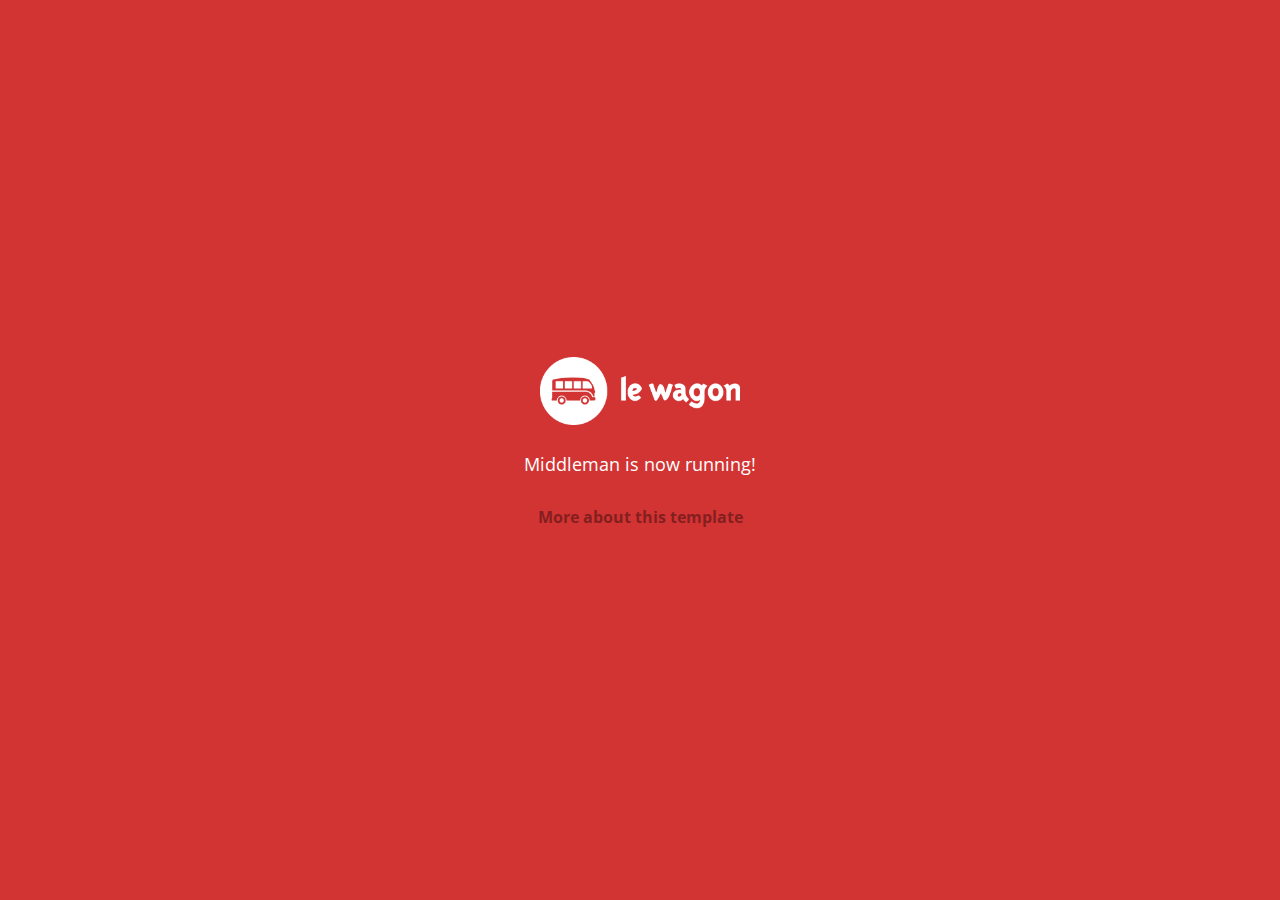
==== index.html @ 030294b6 "Automated commit at 2018-03-26 03:53:52 UTC by middleman-deploy 2.0.0-alpha" ====
<!doctype html>
<html>
  <head>
    <meta charset="utf-8">
    <meta http-equiv="x-ua-compatible" content="ie=edge">
    <meta name="viewport"
          content="width=device-width, initial-scale=1, shrink-to-fit=no">
    <!-- Use the title from a page's frontmatter if it has one -->
    <title>Le Wagon - Middleman</title>
    <link href="stylesheets/application-3c48b980.css" rel="stylesheet" />
    <script src="javascripts/application-93de88c9.js"></script>
    <link href="images/favicon-f15af148.png" rel="icon" type="image/png" />
  </head>
  <body>
    <div id="home">
  <div class="home-content">
    <img src="images/logo-acc9c0ec.png" width="200" alt="Logo" />
    <p>
      Middleman is now running!
    </p>
    <p class="about">
      <a href="about.html">More about this template</a>
    </p>
  </div>
</div>

  </body>
</html>
---- stylesheets/application-3c48b980.css ----
@import url("https://fonts.googleapis.com/css?family=Open+Sans:400,300,700|Raleway:400,100,300,700,500");/*!
 * Bootstrap v3.3.7 (http://getbootstrap.com)
 * Copyright 2011-2016 Twitter, Inc.
 * Licensed under MIT (https://github.com/twbs/bootstrap/blob/master/LICENSE)
 *//*! normalize.css v3.0.3 | MIT License | github.com/necolas/normalize.css */html{font-family:sans-serif;-ms-text-size-adjust:100%;-webkit-text-size-adjust:100%}body{margin:0}article,aside,details,figcaption,figure,footer,header,hgroup,main,menu,nav,section,summary{display:block}audio,canvas,progress,video{display:inline-block;vertical-align:baseline}audio:not([controls]){display:none;height:0}[hidden],template{display:none}a{background-color:transparent}a:active,a:hover{outline:0}abbr[title]{border-bottom:1px dotted}b,strong{font-weight:bold}dfn{font-style:italic}h1{font-size:2em;margin:0.67em 0}mark{background:#ff0;color:#000}small{font-size:80%}sub,sup{font-size:75%;line-height:0;position:relative;vertical-align:baseline}sup{top:-0.5em}sub{bottom:-0.25em}img{border:0}svg:not(:root){overflow:hidden}figure{margin:1em 40px}hr{-webkit-box-sizing:content-box;box-sizing:content-box;height:0}pre{overflow:auto}code,kbd,pre,samp{font-family:monospace, monospace;font-size:1em}button,input,optgroup,select,textarea{color:inherit;font:inherit;margin:0}button{overflow:visible}button,select{text-transform:none}button,html input[type="button"],input[type="reset"],input[type="submit"]{-webkit-appearance:button;cursor:pointer}button[disabled],html input[disabled]{cursor:default}button::-moz-focus-inner,input::-moz-focus-inner{border:0;padding:0}input{line-height:normal}input[type="checkbox"],input[type="radio"]{-webkit-box-sizing:border-box;box-sizing:border-box;padding:0}input[type="number"]::-webkit-inner-spin-button,input[type="number"]::-webkit-outer-spin-button{height:auto}input[type="search"]{-webkit-appearance:textfield;-webkit-box-sizing:content-box;box-sizing:content-box}input[type="search"]::-webkit-search-cancel-button,input[type="search"]::-webkit-search-decoration{-webkit-appearance:none}fieldset{border:1px solid #c0c0c0;margin:0 2px;padding:0.35em 0.625em 0.75em}legend{border:0;padding:0}textarea{overflow:auto}optgroup{font-weight:bold}table{border-collapse:collapse;border-spacing:0}td,th{padding:0}/*! Source: https://github.com/h5bp/html5-boilerplate/blob/master/src/css/main.css */@media print{*,*:before,*:after{background:transparent !important;color:#000 !important;-webkit-box-shadow:none !important;box-shadow:none !important;text-shadow:none !important}a,a:visited{text-decoration:underline}a[href]:after{content:" (" attr(href) ")"}abbr[title]:after{content:" (" attr(title) ")"}a[href^="#"]:after,a[href^="javascript:"]:after{content:""}pre,blockquote{border:1px solid #999;page-break-inside:avoid}thead{display:table-header-group}tr,img{page-break-inside:avoid}img{max-width:100% !important}p,h2,h3{orphans:3;widows:3}h2,h3{page-break-after:avoid}.navbar{display:none}.btn>.caret,.dropup>.btn>.caret{border-top-color:#000 !important}.label{border:1px solid #000}.table{border-collapse:collapse !important}.table td,.table th{background-color:#fff !important}.table-bordered th,.table-bordered td{border:1px solid #ddd !important}}@font-face{font-family:'Glyphicons Halflings';src:url("../assets/bootstrap/glyphicons-halflings-regular-86b6f62b.eot");src:url("../assets/bootstrap/glyphicons-halflings-regular-86b6f62b.eot?#iefix") format("embedded-opentype"),url("../assets/bootstrap/glyphicons-halflings-regular-ca35b697.woff2") format("woff2"),url("../assets/bootstrap/glyphicons-halflings-regular-278e49a8.woff") format("woff"),url("../assets/bootstrap/glyphicons-halflings-regular-44bc1850.ttf") format("truetype"),url("../assets/bootstrap/glyphicons-halflings-regular-de51a849.svg#glyphicons_halflingsregular") format("svg")}.glyphicon{position:relative;top:1px;display:inline-block;font-family:'Glyphicons Halflings';font-style:normal;font-weight:normal;line-height:1;-webkit-font-smoothing:antialiased;-moz-osx-font-smoothing:grayscale}.glyphicon-asterisk:before{content:"\002a"}.glyphicon-plus:before{content:"\002b"}.glyphicon-euro:before,.glyphicon-eur:before{content:"\20ac"}.glyphicon-minus:before{content:"\2212"}.glyphicon-cloud:before{content:"\2601"}.glyphicon-envelope:before{content:"\2709"}.glyphicon-pencil:before{content:"\270f"}.glyphicon-glass:before{content:"\e001"}.glyphicon-music:before{content:"\e002"}.glyphicon-search:before{content:"\e003"}.glyphicon-heart:before{content:"\e005"}.glyphicon-star:before{content:"\e006"}.glyphicon-star-empty:before{content:"\e007"}.glyphicon-user:before{content:"\e008"}.glyphicon-film:before{content:"\e009"}.glyphicon-th-large:before{content:"\e010"}.glyphicon-th:before{content:"\e011"}.glyphicon-th-list:before{content:"\e012"}.glyphicon-ok:before{content:"\e013"}.glyphicon-remove:before{content:"\e014"}.glyphicon-zoom-in:before{content:"\e015"}.glyphicon-zoom-out:before{content:"\e016"}.glyphicon-off:before{content:"\e017"}.glyphicon-signal:before{content:"\e018"}.glyphicon-cog:before{content:"\e019"}.glyphicon-trash:before{content:"\e020"}.glyphicon-home:before{content:"\e021"}.glyphicon-file:before{content:"\e022"}.glyphicon-time:before{content:"\e023"}.glyphicon-road:before{content:"\e024"}.glyphicon-download-alt:before{content:"\e025"}.glyphicon-download:before{content:"\e026"}.glyphicon-upload:before{content:"\e027"}.glyphicon-inbox:before{content:"\e028"}.glyphicon-play-circle:before{content:"\e029"}.glyphicon-repeat:before{content:"\e030"}.glyphicon-refresh:before{content:"\e031"}.glyphicon-list-alt:before{content:"\e032"}.glyphicon-lock:before{content:"\e033"}.glyphicon-flag:before{content:"\e034"}.glyphicon-headphones:before{content:"\e035"}.glyphicon-volume-off:before{content:"\e036"}.glyphicon-volume-down:before{content:"\e037"}.glyphicon-volume-up:before{content:"\e038"}.glyphicon-qrcode:before{content:"\e039"}.glyphicon-barcode:before{content:"\e040"}.glyphicon-tag:before{content:"\e041"}.glyphicon-tags:before{content:"\e042"}.glyphicon-book:before{content:"\e043"}.glyphicon-bookmark:before{content:"\e044"}.glyphicon-print:before{content:"\e045"}.glyphicon-camera:before{content:"\e046"}.glyphicon-font:before{content:"\e047"}.glyphicon-bold:before{content:"\e048"}.glyphicon-italic:before{content:"\e049"}.glyphicon-text-height:before{content:"\e050"}.glyphicon-text-width:before{content:"\e051"}.glyphicon-align-left:before{content:"\e052"}.glyphicon-align-center:before{content:"\e053"}.glyphicon-align-right:before{content:"\e054"}.glyphicon-align-justify:before{content:"\e055"}.glyphicon-list:before{content:"\e056"}.glyphicon-indent-left:before{content:"\e057"}.glyphicon-indent-right:before{content:"\e058"}.glyphicon-facetime-video:before{content:"\e059"}.glyphicon-picture:before{content:"\e060"}.glyphicon-map-marker:before{content:"\e062"}.glyphicon-adjust:before{content:"\e063"}.glyphicon-tint:before{content:"\e064"}.glyphicon-edit:before{content:"\e065"}.glyphicon-share:before{content:"\e066"}.glyphicon-check:before{content:"\e067"}.glyphicon-move:before{content:"\e068"}.glyphicon-step-backward:before{content:"\e069"}.glyphicon-fast-backward:before{content:"\e070"}.glyphicon-backward:before{content:"\e071"}.glyphicon-play:before{content:"\e072"}.glyphicon-pause:before{content:"\e073"}.glyphicon-stop:before{content:"\e074"}.glyphicon-forward:before{content:"\e075"}.glyphicon-fast-forward:before{content:"\e076"}.glyphicon-step-forward:before{content:"\e077"}.glyphicon-eject:before{content:"\e078"}.glyphicon-chevron-left:before{content:"\e079"}.glyphicon-chevron-right:before{content:"\e080"}.glyphicon-plus-sign:before{content:"\e081"}.glyphicon-minus-sign:before{content:"\e082"}.glyphicon-remove-sign:before{content:"\e083"}.glyphicon-ok-sign:before{content:"\e084"}.glyphicon-question-sign:before{content:"\e085"}.glyphicon-info-sign:before{content:"\e086"}.glyphicon-screenshot:before{content:"\e087"}.glyphicon-remove-circle:before{content:"\e088"}.glyphicon-ok-circle:before{content:"\e089"}.glyphicon-ban-circle:before{content:"\e090"}.glyphicon-arrow-left:before{content:"\e091"}.glyphicon-arrow-right:before{content:"\e092"}.glyphicon-arrow-up:before{content:"\e093"}.glyphicon-arrow-down:before{content:"\e094"}.glyphicon-share-alt:before{content:"\e095"}.glyphicon-resize-full:before{content:"\e096"}.glyphicon-resize-small:before{content:"\e097"}.glyphicon-exclamation-sign:before{content:"\e101"}.glyphicon-gift:before{content:"\e102"}.glyphicon-leaf:before{content:"\e103"}.glyphicon-fire:before{content:"\e104"}.glyphicon-eye-open:before{content:"\e105"}.glyphicon-eye-close:before{content:"\e106"}.glyphicon-warning-sign:before{content:"\e107"}.glyphicon-plane:before{content:"\e108"}.glyphicon-calendar:before{content:"\e109"}.glyphicon-random:before{content:"\e110"}.glyphicon-comment:before{content:"\e111"}.glyphicon-magnet:before{content:"\e112"}.glyphicon-chevron-up:before{content:"\e113"}.glyphicon-chevron-down:before{content:"\e114"}.glyphicon-retweet:before{content:"\e115"}.glyphicon-shopping-cart:before{content:"\e116"}.glyphicon-folder-close:before{content:"\e117"}.glyphicon-folder-open:before{content:"\e118"}.glyphicon-resize-vertical:before{content:"\e119"}.glyphicon-resize-horizontal:before{content:"\e120"}.glyphicon-hdd:before{content:"\e121"}.glyphicon-bullhorn:before{content:"\e122"}.glyphicon-bell:before{content:"\e123"}.glyphicon-certificate:before{content:"\e124"}.glyphicon-thumbs-up:before{content:"\e125"}.glyphicon-thumbs-down:before{content:"\e126"}.glyphicon-hand-right:before{content:"\e127"}.glyphicon-hand-left:before{content:"\e128"}.glyphicon-hand-up:before{content:"\e129"}.glyphicon-hand-down:before{content:"\e130"}.glyphicon-circle-arrow-right:before{content:"\e131"}.glyphicon-circle-arrow-left:before{content:"\e132"}.glyphicon-circle-arrow-up:before{content:"\e133"}.glyphicon-circle-arrow-down:before{content:"\e134"}.glyphicon-globe:before{content:"\e135"}.glyphicon-wrench:before{content:"\e136"}.glyphicon-tasks:before{content:"\e137"}.glyphicon-filter:before{content:"\e138"}.glyphicon-briefcase:before{content:"\e139"}.glyphicon-fullscreen:before{content:"\e140"}.glyphicon-dashboard:before{content:"\e141"}.glyphicon-paperclip:before{content:"\e142"}.glyphicon-heart-empty:before{content:"\e143"}.glyphicon-link:before{content:"\e144"}.glyphicon-phone:before{content:"\e145"}.glyphicon-pushpin:before{content:"\e146"}.glyphicon-usd:before{content:"\e148"}.glyphicon-gbp:before{content:"\e149"}.glyphicon-sort:before{content:"\e150"}.glyphicon-sort-by-alphabet:before{content:"\e151"}.glyphicon-sort-by-alphabet-alt:before{content:"\e152"}.glyphicon-sort-by-order:before{content:"\e153"}.glyphicon-sort-by-order-alt:before{content:"\e154"}.glyphicon-sort-by-attributes:before{content:"\e155"}.glyphicon-sort-by-attributes-alt:before{content:"\e156"}.glyphicon-unchecked:before{content:"\e157"}.glyphicon-expand:before{content:"\e158"}.glyphicon-collapse-down:before{content:"\e159"}.glyphicon-collapse-up:before{content:"\e160"}.glyphicon-log-in:before{content:"\e161"}.glyphicon-flash:before{content:"\e162"}.glyphicon-log-out:before{content:"\e163"}.glyphicon-new-window:before{content:"\e164"}.glyphicon-record:before{content:"\e165"}.glyphicon-save:before{content:"\e166"}.glyphicon-open:before{content:"\e167"}.glyphicon-saved:before{content:"\e168"}.glyphicon-import:before{content:"\e169"}.glyphicon-export:before{content:"\e170"}.glyphicon-send:before{content:"\e171"}.glyphicon-floppy-disk:before{content:"\e172"}.glyphicon-floppy-saved:before{content:"\e173"}.glyphicon-floppy-remove:before{content:"\e174"}.glyphicon-floppy-save:before{content:"\e175"}.glyphicon-floppy-open:before{content:"\e176"}.glyphicon-credit-card:before{content:"\e177"}.glyphicon-transfer:before{content:"\e178"}.glyphicon-cutlery:before{content:"\e179"}.glyphicon-header:before{content:"\e180"}.glyphicon-compressed:before{content:"\e181"}.glyphicon-earphone:before{content:"\e182"}.glyphicon-phone-alt:before{content:"\e183"}.glyphicon-tower:before{content:"\e184"}.glyphicon-stats:before{content:"\e185"}.glyphicon-sd-video:before{content:"\e186"}.glyphicon-hd-video:before{content:"\e187"}.glyphicon-subtitles:before{content:"\e188"}.glyphicon-sound-stereo:before{content:"\e189"}.glyphicon-sound-dolby:before{content:"\e190"}.glyphicon-sound-5-1:before{content:"\e191"}.glyphicon-sound-6-1:before{content:"\e192"}.glyphicon-sound-7-1:before{content:"\e193"}.glyphicon-copyright-mark:before{content:"\e194"}.glyphicon-registration-mark:before{content:"\e195"}.glyphicon-cloud-download:before{content:"\e197"}.glyphicon-cloud-upload:before{content:"\e198"}.glyphicon-tree-conifer:before{content:"\e199"}.glyphicon-tree-deciduous:before{content:"\e200"}.glyphicon-cd:before{content:"\e201"}.glyphicon-save-file:before{content:"\e202"}.glyphicon-open-file:before{content:"\e203"}.glyphicon-level-up:before{content:"\e204"}.glyphicon-copy:before{content:"\e205"}.glyphicon-paste:before{content:"\e206"}.glyphicon-alert:before{content:"\e209"}.glyphicon-equalizer:before{content:"\e210"}.glyphicon-king:before{content:"\e211"}.glyphicon-queen:before{content:"\e212"}.glyphicon-pawn:before{content:"\e213"}.glyphicon-bishop:before{content:"\e214"}.glyphicon-knight:before{content:"\e215"}.glyphicon-baby-formula:before{content:"\e216"}.glyphicon-tent:before{content:"\26fa"}.glyphicon-blackboard:before{content:"\e218"}.glyphicon-bed:before{content:"\e219"}.glyphicon-apple:before{content:"\f8ff"}.glyphicon-erase:before{content:"\e221"}.glyphicon-hourglass:before{content:"\231b"}.glyphicon-lamp:before{content:"\e223"}.glyphicon-duplicate:before{content:"\e224"}.glyphicon-piggy-bank:before{content:"\e225"}.glyphicon-scissors:before{content:"\e226"}.glyphicon-bitcoin:before{content:"\e227"}.glyphicon-btc:before{content:"\e227"}.glyphicon-xbt:before{content:"\e227"}.glyphicon-yen:before{content:"\00a5"}.glyphicon-jpy:before{content:"\00a5"}.glyphicon-ruble:before{content:"\20bd"}.glyphicon-rub:before{content:"\20bd"}.glyphicon-scale:before{content:"\e230"}.glyphicon-ice-lolly:before{content:"\e231"}.glyphicon-ice-lolly-tasted:before{content:"\e232"}.glyphicon-education:before{content:"\e233"}.glyphicon-option-horizontal:before{content:"\e234"}.glyphicon-option-vertical:before{content:"\e235"}.glyphicon-menu-hamburger:before{content:"\e236"}.glyphicon-modal-window:before{content:"\e237"}.glyphicon-oil:before{content:"\e238"}.glyphicon-grain:before{content:"\e239"}.glyphicon-sunglasses:before{content:"\e240"}.glyphicon-text-size:before{content:"\e241"}.glyphicon-text-color:before{content:"\e242"}.glyphicon-text-background:before{content:"\e243"}.glyphicon-object-align-top:before{content:"\e244"}.glyphicon-object-align-bottom:before{content:"\e245"}.glyphicon-object-align-horizontal:before{content:"\e246"}.glyphicon-object-align-left:before{content:"\e247"}.glyphicon-object-align-vertical:before{content:"\e248"}.glyphicon-object-align-right:before{content:"\e249"}.glyphicon-triangle-right:before{content:"\e250"}.glyphicon-triangle-left:before{content:"\e251"}.glyphicon-triangle-bottom:before{content:"\e252"}.glyphicon-triangle-top:before{content:"\e253"}.glyphicon-console:before{content:"\e254"}.glyphicon-superscript:before{content:"\e255"}.glyphicon-subscript:before{content:"\e256"}.glyphicon-menu-left:before{content:"\e257"}.glyphicon-menu-right:before{content:"\e258"}.glyphicon-menu-down:before{content:"\e259"}.glyphicon-menu-up:before{content:"\e260"}*{-webkit-box-sizing:border-box;box-sizing:border-box}*:before,*:after{-webkit-box-sizing:border-box;box-sizing:border-box}html{font-size:10px;-webkit-tap-highlight-color:transparent}body{font-family:"Open Sans", "Helvetica", "sans-serif";font-size:18px;line-height:1.42857143;color:#333333;background-color:#F4F4F4}input,button,select,textarea{font-family:inherit;font-size:inherit;line-height:inherit}a{color:#469AE0;text-decoration:none}a:hover,a:focus{color:#1f74ba;text-decoration:underline}a:focus{outline:5px auto -webkit-focus-ring-color;outline-offset:-2px}figure{margin:0}img{vertical-align:middle}.img-responsive{display:block;max-width:100%;height:auto}.img-rounded{border-radius:2px}.img-thumbnail{padding:4px;line-height:1.42857143;background-color:#F4F4F4;border:1px solid #ddd;border-radius:2px;-webkit-transition:all 0.2s ease-in-out;transition:all 0.2s ease-in-out;display:inline-block;max-width:100%;height:auto}.img-circle{border-radius:50%}hr{margin-top:25px;margin-bottom:25px;border:0;border-top:1px solid #eeeeee}.sr-only{position:absolute;width:1px;height:1px;margin:-1px;padding:0;overflow:hidden;clip:rect(0, 0, 0, 0);border:0}.sr-only-focusable:active,.sr-only-focusable:focus{position:static;width:auto;height:auto;margin:0;overflow:visible;clip:auto}[role="button"]{cursor:pointer}h1,h2,h3,h4,h5,h6,.h1,.h2,.h3,.h4,.h5,.h6{font-family:"Raleway", "Helvetica", "sans-serif";font-weight:500;line-height:1.1;color:inherit}h1 small,h1 .small,h2 small,h2 .small,h3 small,h3 .small,h4 small,h4 .small,h5 small,h5 .small,h6 small,h6 .small,.h1 small,.h1 .small,.h2 small,.h2 .small,.h3 small,.h3 .small,.h4 small,.h4 .small,.h5 small,.h5 .small,.h6 small,.h6 .small{font-weight:normal;line-height:1;color:#777777}h1,.h1,h2,.h2,h3,.h3{margin-top:25px;margin-bottom:12.5px}h1 small,h1 .small,.h1 small,.h1 .small,h2 small,h2 .small,.h2 small,.h2 .small,h3 small,h3 .small,.h3 small,.h3 .small{font-size:65%}h4,.h4,h5,.h5,h6,.h6{margin-top:12.5px;margin-bottom:12.5px}h4 small,h4 .small,.h4 small,.h4 .small,h5 small,h5 .small,.h5 small,.h5 .small,h6 small,h6 .small,.h6 small,.h6 .small{font-size:75%}h1,.h1{font-size:46px}h2,.h2{font-size:38px}h3,.h3{font-size:31px}h4,.h4{font-size:23px}h5,.h5{font-size:18px}h6,.h6{font-size:16px}p{margin:0 0 12.5px}.lead{margin-bottom:25px;font-size:20px;font-weight:300;line-height:1.4}@media (min-width: 768px){.lead{font-size:27px}}small,.small{font-size:88%}mark,.mark{background-color:#fcf8e3;padding:.2em}.text-left{text-align:left}.text-right{text-align:right}.text-center{text-align:center}.text-justify{text-align:justify}.text-nowrap{white-space:nowrap}.text-lowercase{text-transform:lowercase}.text-uppercase,.initialism{text-transform:uppercase}.text-capitalize{text-transform:capitalize}.text-muted{color:#777777}.text-primary{color:#469AE0}a.text-primary:hover,a.text-primary:focus{color:#2381d0}.text-success{color:#3c763d}a.text-success:hover,a.text-success:focus{color:#2b542c}.text-info{color:#31708f}a.text-info:hover,a.text-info:focus{color:#245269}.text-warning{color:#8a6d3b}a.text-warning:hover,a.text-warning:focus{color:#66512c}.text-danger{color:#a94442}a.text-danger:hover,a.text-danger:focus{color:#843534}.bg-primary{color:#fff}.bg-primary{background-color:#469AE0}a.bg-primary:hover,a.bg-primary:focus{background-color:#2381d0}.bg-success{background-color:#dff0d8}a.bg-success:hover,a.bg-success:focus{background-color:#c1e2b3}.bg-info{background-color:#d9edf7}a.bg-info:hover,a.bg-info:focus{background-color:#afd9ee}.bg-warning{background-color:#fcf8e3}a.bg-warning:hover,a.bg-warning:focus{background-color:#f7ecb5}.bg-danger{background-color:#f2dede}a.bg-danger:hover,a.bg-danger:focus{background-color:#e4b9b9}.page-header{padding-bottom:11.5px;margin:50px 0 25px;border-bottom:1px solid #eeeeee}ul,ol{margin-top:0;margin-bottom:12.5px}ul ul,ul ol,ol ul,ol ol{margin-bottom:0}.list-unstyled{padding-left:0;list-style:none}.list-inline{padding-left:0;list-style:none;margin-left:-5px}.list-inline>li{display:inline-block;padding-left:5px;padding-right:5px}dl{margin-top:0;margin-bottom:25px}dt,dd{line-height:1.42857143}dt{font-weight:bold}dd{margin-left:0}.dl-horizontal dd:before,.dl-horizontal dd:after{content:" ";display:table}.dl-horizontal dd:after{clear:both}@media (min-width: 768px){.dl-horizontal dt{float:left;width:160px;clear:left;text-align:right;overflow:hidden;text-overflow:ellipsis;white-space:nowrap}.dl-horizontal dd{margin-left:180px}}abbr[title],abbr[data-original-title]{cursor:help;border-bottom:1px dotted #777777}.initialism{font-size:90%}blockquote{padding:12.5px 25px;margin:0 0 25px;font-size:22.5px;border-left:5px solid #eeeeee}blockquote p:last-child,blockquote ul:last-child,blockquote ol:last-child{margin-bottom:0}blockquote footer,blockquote small,blockquote .small{display:block;font-size:80%;line-height:1.42857143;color:#777777}blockquote footer:before,blockquote small:before,blockquote .small:before{content:'\2014 \00A0'}.blockquote-reverse,blockquote.pull-right{padding-right:15px;padding-left:0;border-right:5px solid #eeeeee;border-left:0;text-align:right}.blockquote-reverse footer:before,.blockquote-reverse small:before,.blockquote-reverse .small:before,blockquote.pull-right footer:before,blockquote.pull-right small:before,blockquote.pull-right .small:before{content:''}.blockquote-reverse footer:after,.blockquote-reverse small:after,.blockquote-reverse .small:after,blockquote.pull-right footer:after,blockquote.pull-right small:after,blockquote.pull-right .small:after{content:'\00A0 \2014'}address{margin-bottom:25px;font-style:normal;line-height:1.42857143}code,kbd,pre,samp{font-family:Menlo, Monaco, Consolas, "Courier New", monospace}code{padding:2px 4px;font-size:90%;color:#c7254e;background-color:#f9f2f4;border-radius:2px}kbd{padding:2px 4px;font-size:90%;color:#fff;background-color:#333;border-radius:2px;-webkit-box-shadow:inset 0 -1px 0 rgba(0,0,0,0.25);box-shadow:inset 0 -1px 0 rgba(0,0,0,0.25)}kbd kbd{padding:0;font-size:100%;font-weight:bold;-webkit-box-shadow:none;box-shadow:none}pre{display:block;padding:12px;margin:0 0 12.5px;font-size:17px;line-height:1.42857143;word-break:break-all;word-wrap:break-word;color:#333333;background-color:#f5f5f5;border:1px solid #ccc;border-radius:2px}pre code{padding:0;font-size:inherit;color:inherit;white-space:pre-wrap;background-color:transparent;border-radius:0}.pre-scrollable{max-height:340px;overflow-y:scroll}.container{margin-right:auto;margin-left:auto;padding-left:15px;padding-right:15px}.container:before,.container:after{content:" ";display:table}.container:after{clear:both}@media (min-width: 768px){.container{width:750px}}@media (min-width: 992px){.container{width:970px}}@media (min-width: 1200px){.container{width:1170px}}.container-fluid{margin-right:auto;margin-left:auto;padding-left:15px;padding-right:15px}.container-fluid:before,.container-fluid:after{content:" ";display:table}.container-fluid:after{clear:both}.row{margin-left:-15px;margin-right:-15px}.row:before,.row:after{content:" ";display:table}.row:after{clear:both}.col-xs-1,.col-sm-1,.col-md-1,.col-lg-1,.col-xs-2,.col-sm-2,.col-md-2,.col-lg-2,.col-xs-3,.col-sm-3,.col-md-3,.col-lg-3,.col-xs-4,.col-sm-4,.col-md-4,.col-lg-4,.col-xs-5,.col-sm-5,.col-md-5,.col-lg-5,.col-xs-6,.col-sm-6,.col-md-6,.col-lg-6,.col-xs-7,.col-sm-7,.col-md-7,.col-lg-7,.col-xs-8,.col-sm-8,.col-md-8,.col-lg-8,.col-xs-9,.col-sm-9,.col-md-9,.col-lg-9,.col-xs-10,.col-sm-10,.col-md-10,.col-lg-10,.col-xs-11,.col-sm-11,.col-md-11,.col-lg-11,.col-xs-12,.col-sm-12,.col-md-12,.col-lg-12{position:relative;min-height:1px;padding-left:15px;padding-right:15px}.col-xs-1,.col-xs-2,.col-xs-3,.col-xs-4,.col-xs-5,.col-xs-6,.col-xs-7,.col-xs-8,.col-xs-9,.col-xs-10,.col-xs-11,.col-xs-12{float:left}.col-xs-1{width:8.33333333%}.col-xs-2{width:16.66666667%}.col-xs-3{width:25%}.col-xs-4{width:33.33333333%}.col-xs-5{width:41.66666667%}.col-xs-6{width:50%}.col-xs-7{width:58.33333333%}.col-xs-8{width:66.66666667%}.col-xs-9{width:75%}.col-xs-10{width:83.33333333%}.col-xs-11{width:91.66666667%}.col-xs-12{width:100%}.col-xs-pull-0{right:auto}.col-xs-pull-1{right:8.33333333%}.col-xs-pull-2{right:16.66666667%}.col-xs-pull-3{right:25%}.col-xs-pull-4{right:33.33333333%}.col-xs-pull-5{right:41.66666667%}.col-xs-pull-6{right:50%}.col-xs-pull-7{right:58.33333333%}.col-xs-pull-8{right:66.66666667%}.col-xs-pull-9{right:75%}.col-xs-pull-10{right:83.33333333%}.col-xs-pull-11{right:91.66666667%}.col-xs-pull-12{right:100%}.col-xs-push-0{left:auto}.col-xs-push-1{left:8.33333333%}.col-xs-push-2{left:16.66666667%}.col-xs-push-3{left:25%}.col-xs-push-4{left:33.33333333%}.col-xs-push-5{left:41.66666667%}.col-xs-push-6{left:50%}.col-xs-push-7{left:58.33333333%}.col-xs-push-8{left:66.66666667%}.col-xs-push-9{left:75%}.col-xs-push-10{left:83.33333333%}.col-xs-push-11{left:91.66666667%}.col-xs-push-12{left:100%}.col-xs-offset-0{margin-left:0%}.col-xs-offset-1{margin-left:8.33333333%}.col-xs-offset-2{margin-left:16.66666667%}.col-xs-offset-3{margin-left:25%}.col-xs-offset-4{margin-left:33.33333333%}.col-xs-offset-5{margin-left:41.66666667%}.col-xs-offset-6{margin-left:50%}.col-xs-offset-7{margin-left:58.33333333%}.col-xs-offset-8{margin-left:66.66666667%}.col-xs-offset-9{margin-left:75%}.col-xs-offset-10{margin-left:83.33333333%}.col-xs-offset-11{margin-left:91.66666667%}.col-xs-offset-12{margin-left:100%}@media (min-width: 768px){.col-sm-1,.col-sm-2,.col-sm-3,.col-sm-4,.col-sm-5,.col-sm-6,.col-sm-7,.col-sm-8,.col-sm-9,.col-sm-10,.col-sm-11,.col-sm-12{float:left}.col-sm-1{width:8.33333333%}.col-sm-2{width:16.66666667%}.col-sm-3{width:25%}.col-sm-4{width:33.33333333%}.col-sm-5{width:41.66666667%}.col-sm-6{width:50%}.col-sm-7{width:58.33333333%}.col-sm-8{width:66.66666667%}.col-sm-9{width:75%}.col-sm-10{width:83.33333333%}.col-sm-11{width:91.66666667%}.col-sm-12{width:100%}.col-sm-pull-0{right:auto}.col-sm-pull-1{right:8.33333333%}.col-sm-pull-2{right:16.66666667%}.col-sm-pull-3{right:25%}.col-sm-pull-4{right:33.33333333%}.col-sm-pull-5{right:41.66666667%}.col-sm-pull-6{right:50%}.col-sm-pull-7{right:58.33333333%}.col-sm-pull-8{right:66.66666667%}.col-sm-pull-9{right:75%}.col-sm-pull-10{right:83.33333333%}.col-sm-pull-11{right:91.66666667%}.col-sm-pull-12{right:100%}.col-sm-push-0{left:auto}.col-sm-push-1{left:8.33333333%}.col-sm-push-2{left:16.66666667%}.col-sm-push-3{left:25%}.col-sm-push-4{left:33.33333333%}.col-sm-push-5{left:41.66666667%}.col-sm-push-6{left:50%}.col-sm-push-7{left:58.33333333%}.col-sm-push-8{left:66.66666667%}.col-sm-push-9{left:75%}.col-sm-push-10{left:83.33333333%}.col-sm-push-11{left:91.66666667%}.col-sm-push-12{left:100%}.col-sm-offset-0{margin-left:0%}.col-sm-offset-1{margin-left:8.33333333%}.col-sm-offset-2{margin-left:16.66666667%}.col-sm-offset-3{margin-left:25%}.col-sm-offset-4{margin-left:33.33333333%}.col-sm-offset-5{margin-left:41.66666667%}.col-sm-offset-6{margin-left:50%}.col-sm-offset-7{margin-left:58.33333333%}.col-sm-offset-8{margin-left:66.66666667%}.col-sm-offset-9{margin-left:75%}.col-sm-offset-10{margin-left:83.33333333%}.col-sm-offset-11{margin-left:91.66666667%}.col-sm-offset-12{margin-left:100%}}@media (min-width: 992px){.col-md-1,.col-md-2,.col-md-3,.col-md-4,.col-md-5,.col-md-6,.col-md-7,.col-md-8,.col-md-9,.col-md-10,.col-md-11,.col-md-12{float:left}.col-md-1{width:8.33333333%}.col-md-2{width:16.66666667%}.col-md-3{width:25%}.col-md-4{width:33.33333333%}.col-md-5{width:41.66666667%}.col-md-6{width:50%}.col-md-7{width:58.33333333%}.col-md-8{width:66.66666667%}.col-md-9{width:75%}.col-md-10{width:83.33333333%}.col-md-11{width:91.66666667%}.col-md-12{width:100%}.col-md-pull-0{right:auto}.col-md-pull-1{right:8.33333333%}.col-md-pull-2{right:16.66666667%}.col-md-pull-3{right:25%}.col-md-pull-4{right:33.33333333%}.col-md-pull-5{right:41.66666667%}.col-md-pull-6{right:50%}.col-md-pull-7{right:58.33333333%}.col-md-pull-8{right:66.66666667%}.col-md-pull-9{right:75%}.col-md-pull-10{right:83.33333333%}.col-md-pull-11{right:91.66666667%}.col-md-pull-12{right:100%}.col-md-push-0{left:auto}.col-md-push-1{left:8.33333333%}.col-md-push-2{left:16.66666667%}.col-md-push-3{left:25%}.col-md-push-4{left:33.33333333%}.col-md-push-5{left:41.66666667%}.col-md-push-6{left:50%}.col-md-push-7{left:58.33333333%}.col-md-push-8{left:66.66666667%}.col-md-push-9{left:75%}.col-md-push-10{left:83.33333333%}.col-md-push-11{left:91.66666667%}.col-md-push-12{left:100%}.col-md-offset-0{margin-left:0%}.col-md-offset-1{margin-left:8.33333333%}.col-md-offset-2{margin-left:16.66666667%}.col-md-offset-3{margin-left:25%}.col-md-offset-4{margin-left:33.33333333%}.col-md-offset-5{margin-left:41.66666667%}.col-md-offset-6{margin-left:50%}.col-md-offset-7{margin-left:58.33333333%}.col-md-offset-8{margin-left:66.66666667%}.col-md-offset-9{margin-left:75%}.col-md-offset-10{margin-left:83.33333333%}.col-md-offset-11{margin-left:91.66666667%}.col-md-offset-12{margin-left:100%}}@media (min-width: 1200px){.col-lg-1,.col-lg-2,.col-lg-3,.col-lg-4,.col-lg-5,.col-lg-6,.col-lg-7,.col-lg-8,.col-lg-9,.col-lg-10,.col-lg-11,.col-lg-12{float:left}.col-lg-1{width:8.33333333%}.col-lg-2{width:16.66666667%}.col-lg-3{width:25%}.col-lg-4{width:33.33333333%}.col-lg-5{width:41.66666667%}.col-lg-6{width:50%}.col-lg-7{width:58.33333333%}.col-lg-8{width:66.66666667%}.col-lg-9{width:75%}.col-lg-10{width:83.33333333%}.col-lg-11{width:91.66666667%}.col-lg-12{width:100%}.col-lg-pull-0{right:auto}.col-lg-pull-1{right:8.33333333%}.col-lg-pull-2{right:16.66666667%}.col-lg-pull-3{right:25%}.col-lg-pull-4{right:33.33333333%}.col-lg-pull-5{right:41.66666667%}.col-lg-pull-6{right:50%}.col-lg-pull-7{right:58.33333333%}.col-lg-pull-8{right:66.66666667%}.col-lg-pull-9{right:75%}.col-lg-pull-10{right:83.33333333%}.col-lg-pull-11{right:91.66666667%}.col-lg-pull-12{right:100%}.col-lg-push-0{left:auto}.col-lg-push-1{left:8.33333333%}.col-lg-push-2{left:16.66666667%}.col-lg-push-3{left:25%}.col-lg-push-4{left:33.33333333%}.col-lg-push-5{left:41.66666667%}.col-lg-push-6{left:50%}.col-lg-push-7{left:58.33333333%}.col-lg-push-8{left:66.66666667%}.col-lg-push-9{left:75%}.col-lg-push-10{left:83.33333333%}.col-lg-push-11{left:91.66666667%}.col-lg-push-12{left:100%}.col-lg-offset-0{margin-left:0%}.col-lg-offset-1{margin-left:8.33333333%}.col-lg-offset-2{margin-left:16.66666667%}.col-lg-offset-3{margin-left:25%}.col-lg-offset-4{margin-left:33.33333333%}.col-lg-offset-5{margin-left:41.66666667%}.col-lg-offset-6{margin-left:50%}.col-lg-offset-7{margin-left:58.33333333%}.col-lg-offset-8{margin-left:66.66666667%}.col-lg-offset-9{margin-left:75%}.col-lg-offset-10{margin-left:83.33333333%}.col-lg-offset-11{margin-left:91.66666667%}.col-lg-offset-12{margin-left:100%}}table{background-color:transparent}caption{padding-top:8px;padding-bottom:8px;color:#777777;text-align:left}th{text-align:left}.table{width:100%;max-width:100%;margin-bottom:25px}.table>thead>tr>th,.table>thead>tr>td,.table>tbody>tr>th,.table>tbody>tr>td,.table>tfoot>tr>th,.table>tfoot>tr>td{padding:8px;line-height:1.42857143;vertical-align:top;border-top:1px solid #ddd}.table>thead>tr>th{vertical-align:bottom;border-bottom:2px solid #ddd}.table>caption+thead>tr:first-child>th,.table>caption+thead>tr:first-child>td,.table>colgroup+thead>tr:first-child>th,.table>colgroup+thead>tr:first-child>td,.table>thead:first-child>tr:first-child>th,.table>thead:first-child>tr:first-child>td{border-top:0}.table>tbody+tbody{border-top:2px solid #ddd}.table .table{background-color:#F4F4F4}.table-condensed>thead>tr>th,.table-condensed>thead>tr>td,.table-condensed>tbody>tr>th,.table-condensed>tbody>tr>td,.table-condensed>tfoot>tr>th,.table-condensed>tfoot>tr>td{padding:5px}.table-bordered{border:1px solid #ddd}.table-bordered>thead>tr>th,.table-bordered>thead>tr>td,.table-bordered>tbody>tr>th,.table-bordered>tbody>tr>td,.table-bordered>tfoot>tr>th,.table-bordered>tfoot>tr>td{border:1px solid #ddd}.table-bordered>thead>tr>th,.table-bordered>thead>tr>td{border-bottom-width:2px}.table-striped>tbody>tr:nth-of-type(odd){background-color:#f9f9f9}.table-hover>tbody>tr:hover{background-color:#f5f5f5}table col[class*="col-"]{position:static;float:none;display:table-column}table td[class*="col-"],table th[class*="col-"]{position:static;float:none;display:table-cell}.table>thead>tr>td.active,.table>thead>tr>th.active,.table>thead>tr.active>td,.table>thead>tr.active>th,.table>tbody>tr>td.active,.table>tbody>tr>th.active,.table>tbody>tr.active>td,.table>tbody>tr.active>th,.table>tfoot>tr>td.active,.table>tfoot>tr>th.active,.table>tfoot>tr.active>td,.table>tfoot>tr.active>th{background-color:#f5f5f5}.table-hover>tbody>tr>td.active:hover,.table-hover>tbody>tr>th.active:hover,.table-hover>tbody>tr.active:hover>td,.table-hover>tbody>tr:hover>.active,.table-hover>tbody>tr.active:hover>th{background-color:#e8e8e8}.table>thead>tr>td.success,.table>thead>tr>th.success,.table>thead>tr.success>td,.table>thead>tr.success>th,.table>tbody>tr>td.success,.table>tbody>tr>th.success,.table>tbody>tr.success>td,.table>tbody>tr.success>th,.table>tfoot>tr>td.success,.table>tfoot>tr>th.success,.table>tfoot>tr.success>td,.table>tfoot>tr.success>th{background-color:#dff0d8}.table-hover>tbody>tr>td.success:hover,.table-hover>tbody>tr>th.success:hover,.table-hover>tbody>tr.success:hover>td,.table-hover>tbody>tr:hover>.success,.table-hover>tbody>tr.success:hover>th{background-color:#d0e9c6}.table>thead>tr>td.info,.table>thead>tr>th.info,.table>thead>tr.info>td,.table>thead>tr.info>th,.table>tbody>tr>td.info,.table>tbody>tr>th.info,.table>tbody>tr.info>td,.table>tbody>tr.info>th,.table>tfoot>tr>td.info,.table>tfoot>tr>th.info,.table>tfoot>tr.info>td,.table>tfoot>tr.info>th{background-color:#d9edf7}.table-hover>tbody>tr>td.info:hover,.table-hover>tbody>tr>th.info:hover,.table-hover>tbody>tr.info:hover>td,.table-hover>tbody>tr:hover>.info,.table-hover>tbody>tr.info:hover>th{background-color:#c4e3f3}.table>thead>tr>td.warning,.table>thead>tr>th.warning,.table>thead>tr.warning>td,.table>thead>tr.warning>th,.table>tbody>tr>td.warning,.table>tbody>tr>th.warning,.table>tbody>tr.warning>td,.table>tbody>tr.warning>th,.table>tfoot>tr>td.warning,.table>tfoot>tr>th.warning,.table>tfoot>tr.warning>td,.table>tfoot>tr.warning>th{background-color:#fcf8e3}.table-hover>tbody>tr>td.warning:hover,.table-hover>tbody>tr>th.warning:hover,.table-hover>tbody>tr.warning:hover>td,.table-hover>tbody>tr:hover>.warning,.table-hover>tbody>tr.warning:hover>th{background-color:#faf2cc}.table>thead>tr>td.danger,.table>thead>tr>th.danger,.table>thead>tr.danger>td,.table>thead>tr.danger>th,.table>tbody>tr>td.danger,.table>tbody>tr>th.danger,.table>tbody>tr.danger>td,.table>tbody>tr.danger>th,.table>tfoot>tr>td.danger,.table>tfoot>tr>th.danger,.table>tfoot>tr.danger>td,.table>tfoot>tr.danger>th{background-color:#f2dede}.table-hover>tbody>tr>td.danger:hover,.table-hover>tbody>tr>th.danger:hover,.table-hover>tbody>tr.danger:hover>td,.table-hover>tbody>tr:hover>.danger,.table-hover>tbody>tr.danger:hover>th{background-color:#ebcccc}.table-responsive{overflow-x:auto;min-height:0.01%}@media screen and (max-width: 767px){.table-responsive{width:100%;margin-bottom:18.75px;overflow-y:hidden;-ms-overflow-style:-ms-autohiding-scrollbar;border:1px solid #ddd}.table-responsive>.table{margin-bottom:0}.table-responsive>.table>thead>tr>th,.table-responsive>.table>thead>tr>td,.table-responsive>.table>tbody>tr>th,.table-responsive>.table>tbody>tr>td,.table-responsive>.table>tfoot>tr>th,.table-responsive>.table>tfoot>tr>td{white-space:nowrap}.table-responsive>.table-bordered{border:0}.table-responsive>.table-bordered>thead>tr>th:first-child,.table-responsive>.table-bordered>thead>tr>td:first-child,.table-responsive>.table-bordered>tbody>tr>th:first-child,.table-responsive>.table-bordered>tbody>tr>td:first-child,.table-responsive>.table-bordered>tfoot>tr>th:first-child,.table-responsive>.table-bordered>tfoot>tr>td:first-child{border-left:0}.table-responsive>.table-bordered>thead>tr>th:last-child,.table-responsive>.table-bordered>thead>tr>td:last-child,.table-responsive>.table-bordered>tbody>tr>th:last-child,.table-responsive>.table-bordered>tbody>tr>td:last-child,.table-responsive>.table-bordered>tfoot>tr>th:last-child,.table-responsive>.table-bordered>tfoot>tr>td:last-child{border-right:0}.table-responsive>.table-bordered>tbody>tr:last-child>th,.table-responsive>.table-bordered>tbody>tr:last-child>td,.table-responsive>.table-bordered>tfoot>tr:last-child>th,.table-responsive>.table-bordered>tfoot>tr:last-child>td{border-bottom:0}}fieldset{padding:0;margin:0;border:0;min-width:0}legend{display:block;width:100%;padding:0;margin-bottom:25px;font-size:27px;line-height:inherit;color:#333333;border:0;border-bottom:1px solid #e5e5e5}label{display:inline-block;max-width:100%;margin-bottom:5px;font-weight:bold}input[type="search"]{-webkit-box-sizing:border-box;box-sizing:border-box}input[type="radio"],input[type="checkbox"]{margin:4px 0 0;margin-top:1px \9;line-height:normal}input[type="file"]{display:block}input[type="range"]{display:block;width:100%}select[multiple],select[size]{height:auto}input[type="file"]:focus,input[type="radio"]:focus,input[type="checkbox"]:focus{outline:5px auto -webkit-focus-ring-color;outline-offset:-2px}output{display:block;padding-top:7px;font-size:18px;line-height:1.42857143;color:#000000}.form-control{display:block;width:100%;height:39px;padding:6px 12px;font-size:18px;line-height:1.42857143;color:#000000;background-color:#fff;background-image:none;border:1px solid #ccc;border-radius:2px;-webkit-box-shadow:inset 0 1px 1px rgba(0,0,0,0.075);box-shadow:inset 0 1px 1px rgba(0,0,0,0.075);-webkit-transition:border-color ease-in-out 0.15s, box-shadow ease-in-out 0.15s;-webkit-transition:border-color ease-in-out 0.15s, -webkit-box-shadow ease-in-out 0.15s;transition:border-color ease-in-out 0.15s, -webkit-box-shadow ease-in-out 0.15s;transition:border-color ease-in-out 0.15s, box-shadow ease-in-out 0.15s;transition:border-color ease-in-out 0.15s, box-shadow ease-in-out 0.15s, -webkit-box-shadow ease-in-out 0.15s}.form-control:focus{border-color:#66afe9;outline:0;-webkit-box-shadow:inset 0 1px 1px rgba(0,0,0,0.075),0 0 8px rgba(102,175,233,0.6);box-shadow:inset 0 1px 1px rgba(0,0,0,0.075),0 0 8px rgba(102,175,233,0.6)}.form-control::-moz-placeholder{color:#999;opacity:1}.form-control:-ms-input-placeholder{color:#999}.form-control::-webkit-input-placeholder{color:#999}.form-control::-ms-expand{border:0;background-color:transparent}.form-control[disabled],.form-control[readonly],fieldset[disabled] .form-control{background-color:#eeeeee;opacity:1}.form-control[disabled],fieldset[disabled] .form-control{cursor:not-allowed}textarea.form-control{height:auto}input[type="search"]{-webkit-appearance:none}@media screen and (-webkit-min-device-pixel-ratio: 0){input[type="date"].form-control,input[type="time"].form-control,input[type="datetime-local"].form-control,input[type="month"].form-control{line-height:39px}input[type="date"].input-sm,.input-group-sm>input[type="date"].form-control,.input-group-sm>input[type="date"].input-group-addon,.input-group-sm>.input-group-btn>input[type="date"].btn,.input-group-sm input[type="date"],input[type="time"].input-sm,.input-group-sm>input[type="time"].form-control,.input-group-sm>input[type="time"].input-group-addon,.input-group-sm>.input-group-btn>input[type="time"].btn,.input-group-sm input[type="time"],input[type="datetime-local"].input-sm,.input-group-sm>input[type="datetime-local"].form-control,.input-group-sm>input[type="datetime-local"].input-group-addon,.input-group-sm>.input-group-btn>input[type="datetime-local"].btn,.input-group-sm input[type="datetime-local"],input[type="month"].input-sm,.input-group-sm>input[type="month"].form-control,.input-group-sm>input[type="month"].input-group-addon,.input-group-sm>.input-group-btn>input[type="month"].btn,.input-group-sm input[type="month"]{line-height:36px}input[type="date"].input-lg,.input-group-lg>input[type="date"].form-control,.input-group-lg>input[type="date"].input-group-addon,.input-group-lg>.input-group-btn>input[type="date"].btn,.input-group-lg input[type="date"],input[type="time"].input-lg,.input-group-lg>input[type="time"].form-control,.input-group-lg>input[type="time"].input-group-addon,.input-group-lg>.input-group-btn>input[type="time"].btn,.input-group-lg input[type="time"],input[type="datetime-local"].input-lg,.input-group-lg>input[type="datetime-local"].form-control,.input-group-lg>input[type="datetime-local"].input-group-addon,.input-group-lg>.input-group-btn>input[type="datetime-local"].btn,.input-group-lg input[type="datetime-local"],input[type="month"].input-lg,.input-group-lg>input[type="month"].form-control,.input-group-lg>input[type="month"].input-group-addon,.input-group-lg>.input-group-btn>input[type="month"].btn,.input-group-lg input[type="month"]{line-height:53px}}.form-group{margin-bottom:15px}.radio,.checkbox{position:relative;display:block;margin-top:10px;margin-bottom:10px}.radio label,.checkbox label{min-height:25px;padding-left:20px;margin-bottom:0;font-weight:normal;cursor:pointer}.radio input[type="radio"],.radio-inline input[type="radio"],.checkbox input[type="checkbox"],.checkbox-inline input[type="checkbox"]{position:absolute;margin-left:-20px;margin-top:4px \9}.radio+.radio,.checkbox+.checkbox{margin-top:-5px}.radio-inline,.checkbox-inline{position:relative;display:inline-block;padding-left:20px;margin-bottom:0;vertical-align:middle;font-weight:normal;cursor:pointer}.radio-inline+.radio-inline,.checkbox-inline+.checkbox-inline{margin-top:0;margin-left:10px}input[type="radio"][disabled],input[type="radio"].disabled,fieldset[disabled] input[type="radio"],input[type="checkbox"][disabled],input[type="checkbox"].disabled,fieldset[disabled] input[type="checkbox"]{cursor:not-allowed}.radio-inline.disabled,fieldset[disabled] .radio-inline,.checkbox-inline.disabled,fieldset[disabled] .checkbox-inline{cursor:not-allowed}.radio.disabled label,fieldset[disabled] .radio label,.checkbox.disabled label,fieldset[disabled] .checkbox label{cursor:not-allowed}.form-control-static{padding-top:7px;padding-bottom:7px;margin-bottom:0;min-height:43px}.form-control-static.input-lg,.input-group-lg>.form-control-static.form-control,.input-group-lg>.form-control-static.input-group-addon,.input-group-lg>.input-group-btn>.form-control-static.btn,.form-control-static.input-sm,.input-group-sm>.form-control-static.form-control,.input-group-sm>.form-control-static.input-group-addon,.input-group-sm>.input-group-btn>.form-control-static.btn{padding-left:0;padding-right:0}.input-sm,.input-group-sm>.form-control,.input-group-sm>.input-group-addon,.input-group-sm>.input-group-btn>.btn{height:36px;padding:5px 10px;font-size:16px;line-height:1.5;border-radius:2px}select.input-sm,.input-group-sm>select.form-control,.input-group-sm>select.input-group-addon,.input-group-sm>.input-group-btn>select.btn{height:36px;line-height:36px}textarea.input-sm,.input-group-sm>textarea.form-control,.input-group-sm>textarea.input-group-addon,.input-group-sm>.input-group-btn>textarea.btn,select[multiple].input-sm,.input-group-sm>select[multiple].form-control,.input-group-sm>select[multiple].input-group-addon,.input-group-sm>.input-group-btn>select[multiple].btn{height:auto}.form-group-sm .form-control{height:36px;padding:5px 10px;font-size:16px;line-height:1.5;border-radius:2px}.form-group-sm select.form-control{height:36px;line-height:36px}.form-group-sm textarea.form-control,.form-group-sm select[multiple].form-control{height:auto}.form-group-sm .form-control-static{height:36px;min-height:41px;padding:6px 10px;font-size:16px;line-height:1.5}.input-lg,.input-group-lg>.form-control,.input-group-lg>.input-group-addon,.input-group-lg>.input-group-btn>.btn{height:53px;padding:10px 16px;font-size:23px;line-height:1.3333333;border-radius:2px}select.input-lg,.input-group-lg>select.form-control,.input-group-lg>select.input-group-addon,.input-group-lg>.input-group-btn>select.btn{height:53px;line-height:53px}textarea.input-lg,.input-group-lg>textarea.form-control,.input-group-lg>textarea.input-group-addon,.input-group-lg>.input-group-btn>textarea.btn,select[multiple].input-lg,.input-group-lg>select[multiple].form-control,.input-group-lg>select[multiple].input-group-addon,.input-group-lg>.input-group-btn>select[multiple].btn{height:auto}.form-group-lg .form-control{height:53px;padding:10px 16px;font-size:23px;line-height:1.3333333;border-radius:2px}.form-group-lg select.form-control{height:53px;line-height:53px}.form-group-lg textarea.form-control,.form-group-lg select[multiple].form-control{height:auto}.form-group-lg .form-control-static{height:53px;min-height:48px;padding:11px 16px;font-size:23px;line-height:1.3333333}.has-feedback{position:relative}.has-feedback .form-control{padding-right:48.75px}.form-control-feedback{position:absolute;top:0;right:0;z-index:2;display:block;width:39px;height:39px;line-height:39px;text-align:center;pointer-events:none}.input-lg+.form-control-feedback,.input-group-lg>.form-control+.form-control-feedback,.input-group-lg>.input-group-addon+.form-control-feedback,.input-group-lg>.input-group-btn>.btn+.form-control-feedback,.input-group-lg+.form-control-feedback,.form-group-lg .form-control+.form-control-feedback{width:53px;height:53px;line-height:53px}.input-sm+.form-control-feedback,.input-group-sm>.form-control+.form-control-feedback,.input-group-sm>.input-group-addon+.form-control-feedback,.input-group-sm>.input-group-btn>.btn+.form-control-feedback,.input-group-sm+.form-control-feedback,.form-group-sm .form-control+.form-control-feedback{width:36px;height:36px;line-height:36px}.has-success .help-block,.has-success .control-label,.has-success .radio,.has-success .checkbox,.has-success .radio-inline,.has-success .checkbox-inline,.has-success.radio label,.has-success.checkbox label,.has-success.radio-inline label,.has-success.checkbox-inline label{color:#3c763d}.has-success .form-control{border-color:#3c763d;-webkit-box-shadow:inset 0 1px 1px rgba(0,0,0,0.075);box-shadow:inset 0 1px 1px rgba(0,0,0,0.075)}.has-success .form-control:focus{border-color:#2b542c;-webkit-box-shadow:inset 0 1px 1px rgba(0,0,0,0.075),0 0 6px #67b168;box-shadow:inset 0 1px 1px rgba(0,0,0,0.075),0 0 6px #67b168}.has-success .input-group-addon{color:#3c763d;border-color:#3c763d;background-color:#dff0d8}.has-success .form-control-feedback{color:#3c763d}.has-warning .help-block,.has-warning .control-label,.has-warning .radio,.has-warning .checkbox,.has-warning .radio-inline,.has-warning .checkbox-inline,.has-warning.radio label,.has-warning.checkbox label,.has-warning.radio-inline label,.has-warning.checkbox-inline label{color:#8a6d3b}.has-warning .form-control{border-color:#8a6d3b;-webkit-box-shadow:inset 0 1px 1px rgba(0,0,0,0.075);box-shadow:inset 0 1px 1px rgba(0,0,0,0.075)}.has-warning .form-control:focus{border-color:#66512c;-webkit-box-shadow:inset 0 1px 1px rgba(0,0,0,0.075),0 0 6px #c0a16b;box-shadow:inset 0 1px 1px rgba(0,0,0,0.075),0 0 6px #c0a16b}.has-warning .input-group-addon{color:#8a6d3b;border-color:#8a6d3b;background-color:#fcf8e3}.has-warning .form-control-feedback{color:#8a6d3b}.has-error .help-block,.has-error .control-label,.has-error .radio,.has-error .checkbox,.has-error .radio-inline,.has-error .checkbox-inline,.has-error.radio label,.has-error.checkbox label,.has-error.radio-inline label,.has-error.checkbox-inline label{color:#a94442}.has-error .form-control{border-color:#a94442;-webkit-box-shadow:inset 0 1px 1px rgba(0,0,0,0.075);box-shadow:inset 0 1px 1px rgba(0,0,0,0.075)}.has-error .form-control:focus{border-color:#843534;-webkit-box-shadow:inset 0 1px 1px rgba(0,0,0,0.075),0 0 6px #ce8483;box-shadow:inset 0 1px 1px rgba(0,0,0,0.075),0 0 6px #ce8483}.has-error .input-group-addon{color:#a94442;border-color:#a94442;background-color:#f2dede}.has-error .form-control-feedback{color:#a94442}.has-feedback label ~ .form-control-feedback{top:30px}.has-feedback label.sr-only ~ .form-control-feedback{top:0}.help-block{display:block;margin-top:5px;margin-bottom:10px;color:#737373}@media (min-width: 768px){.form-inline .form-group{display:inline-block;margin-bottom:0;vertical-align:middle}.form-inline .form-control{display:inline-block;width:auto;vertical-align:middle}.form-inline .form-control-static{display:inline-block}.form-inline .input-group{display:inline-table;vertical-align:middle}.form-inline .input-group .input-group-addon,.form-inline .input-group .input-group-btn,.form-inline .input-group .form-control{width:auto}.form-inline .input-group>.form-control{width:100%}.form-inline .control-label{margin-bottom:0;vertical-align:middle}.form-inline .radio,.form-inline .checkbox{display:inline-block;margin-top:0;margin-bottom:0;vertical-align:middle}.form-inline .radio label,.form-inline .checkbox label{padding-left:0}.form-inline .radio input[type="radio"],.form-inline .checkbox input[type="checkbox"]{position:relative;margin-left:0}.form-inline .has-feedback .form-control-feedback{top:0}}.form-horizontal .radio,.form-horizontal .checkbox,.form-horizontal .radio-inline,.form-horizontal .checkbox-inline{margin-top:0;margin-bottom:0;padding-top:7px}.form-horizontal .radio,.form-horizontal .checkbox{min-height:32px}.form-horizontal .form-group{margin-left:-15px;margin-right:-15px}.form-horizontal .form-group:before,.form-horizontal .form-group:after{content:" ";display:table}.form-horizontal .form-group:after{clear:both}@media (min-width: 768px){.form-horizontal .control-label{text-align:right;margin-bottom:0;padding-top:7px}}.form-horizontal .has-feedback .form-control-feedback{right:15px}@media (min-width: 768px){.form-horizontal .form-group-lg .control-label{padding-top:11px;font-size:23px}}@media (min-width: 768px){.form-horizontal .form-group-sm .control-label{padding-top:6px;font-size:16px}}.btn{display:inline-block;margin-bottom:0;font-weight:normal;text-align:center;vertical-align:middle;-ms-touch-action:manipulation;touch-action:manipulation;cursor:pointer;background-image:none;border:1px solid transparent;white-space:nowrap;padding:6px 12px;font-size:18px;line-height:1.42857143;border-radius:2px;-webkit-user-select:none;-moz-user-select:none;-ms-user-select:none;user-select:none}.btn:focus,.btn.focus,.btn:active:focus,.btn:active.focus,.btn.active:focus,.btn.active.focus{outline:5px auto -webkit-focus-ring-color;outline-offset:-2px}.btn:hover,.btn:focus,.btn.focus{color:#333;text-decoration:none}.btn:active,.btn.active{outline:0;background-image:none;-webkit-box-shadow:inset 0 3px 5px rgba(0,0,0,0.125);box-shadow:inset 0 3px 5px rgba(0,0,0,0.125)}.btn.disabled,.btn[disabled],fieldset[disabled] .btn{cursor:not-allowed;opacity:0.65;filter:alpha(opacity=65);-webkit-box-shadow:none;box-shadow:none}a.btn.disabled,fieldset[disabled] a.btn{pointer-events:none}.btn-default{color:#333;background-color:#fff;border-color:#ccc}.btn-default:focus,.btn-default.focus{color:#333;background-color:#e6e6e6;border-color:#8c8c8c}.btn-default:hover{color:#333;background-color:#e6e6e6;border-color:#adadad}.btn-default:active,.btn-default.active,.open>.btn-default.dropdown-toggle{color:#333;background-color:#e6e6e6;border-color:#adadad}.btn-default:active:hover,.btn-default:active:focus,.btn-default:active.focus,.btn-default.active:hover,.btn-default.active:focus,.btn-default.active.focus,.open>.btn-default.dropdown-toggle:hover,.open>.btn-default.dropdown-toggle:focus,.open>.btn-default.dropdown-toggle.focus{color:#333;background-color:#d4d4d4;border-color:#8c8c8c}.btn-default:active,.btn-default.active,.open>.btn-default.dropdown-toggle{background-image:none}.btn-default.disabled:hover,.btn-default.disabled:focus,.btn-default.disabled.focus,.btn-default[disabled]:hover,.btn-default[disabled]:focus,.btn-default[disabled].focus,fieldset[disabled] .btn-default:hover,fieldset[disabled] .btn-default:focus,fieldset[disabled] .btn-default.focus{background-color:#fff;border-color:#ccc}.btn-default .badge{color:#fff;background-color:#333}.btn-primary{color:#fff;background-color:#469AE0;border-color:#308edc}.btn-primary:focus,.btn-primary.focus{color:#fff;background-color:#2381d0;border-color:#144b79}.btn-primary:hover{color:#fff;background-color:#2381d0;border-color:#1e6eb2}.btn-primary:active,.btn-primary.active,.open>.btn-primary.dropdown-toggle{color:#fff;background-color:#2381d0;border-color:#1e6eb2}.btn-primary:active:hover,.btn-primary:active:focus,.btn-primary:active.focus,.btn-primary.active:hover,.btn-primary.active:focus,.btn-primary.active.focus,.open>.btn-primary.dropdown-toggle:hover,.open>.btn-primary.dropdown-toggle:focus,.open>.btn-primary.dropdown-toggle.focus{color:#fff;background-color:#1e6eb2;border-color:#144b79}.btn-primary:active,.btn-primary.active,.open>.btn-primary.dropdown-toggle{background-image:none}.btn-primary.disabled:hover,.btn-primary.disabled:focus,.btn-primary.disabled.focus,.btn-primary[disabled]:hover,.btn-primary[disabled]:focus,.btn-primary[disabled].focus,fieldset[disabled] .btn-primary:hover,fieldset[disabled] .btn-primary:focus,fieldset[disabled] .btn-primary.focus{background-color:#469AE0;border-color:#308edc}.btn-primary .badge{color:#469AE0;background-color:#fff}.btn-success{color:#fff;background-color:#32B796;border-color:#2da386}.btn-success:focus,.btn-success.focus{color:#fff;background-color:#278f75;border-color:#113f34}.btn-success:hover{color:#fff;background-color:#278f75;border-color:#1f735e}.btn-success:active,.btn-success.active,.open>.btn-success.dropdown-toggle{color:#fff;background-color:#278f75;border-color:#1f735e}.btn-success:active:hover,.btn-success:active:focus,.btn-success:active.focus,.btn-success.active:hover,.btn-success.active:focus,.btn-success.active.focus,.open>.btn-success.dropdown-toggle:hover,.open>.btn-success.dropdown-toggle:focus,.open>.btn-success.dropdown-toggle.focus{color:#fff;background-color:#1f735e;border-color:#113f34}.btn-success:active,.btn-success.active,.open>.btn-success.dropdown-toggle{background-image:none}.btn-success.disabled:hover,.btn-success.disabled:focus,.btn-success.disabled.focus,.btn-success[disabled]:hover,.btn-success[disabled]:focus,.btn-success[disabled].focus,fieldset[disabled] .btn-success:hover,fieldset[disabled] .btn-success:focus,fieldset[disabled] .btn-success.focus{background-color:#32B796;border-color:#2da386}.btn-success .badge{color:#32B796;background-color:#fff}.btn-info{color:#fff;background-color:#FDB631;border-color:#fdad18}.btn-info:focus,.btn-info.focus{color:#fff;background-color:#f9a302;border-color:#946101}.btn-info:hover{color:#fff;background-color:#f9a302;border-color:#d58c02}.btn-info:active,.btn-info.active,.open>.btn-info.dropdown-toggle{color:#fff;background-color:#f9a302;border-color:#d58c02}.btn-info:active:hover,.btn-info:active:focus,.btn-info:active.focus,.btn-info.active:hover,.btn-info.active:focus,.btn-info.active.focus,.open>.btn-info.dropdown-toggle:hover,.open>.btn-info.dropdown-toggle:focus,.open>.btn-info.dropdown-toggle.focus{color:#fff;background-color:#d58c02;border-color:#946101}.btn-info:active,.btn-info.active,.open>.btn-info.dropdown-toggle{background-image:none}.btn-info.disabled:hover,.btn-info.disabled:focus,.btn-info.disabled.focus,.btn-info[disabled]:hover,.btn-info[disabled]:focus,.btn-info[disabled].focus,fieldset[disabled] .btn-info:hover,fieldset[disabled] .btn-info:focus,fieldset[disabled] .btn-info.focus{background-color:#FDB631;border-color:#fdad18}.btn-info .badge{color:#FDB631;background-color:#fff}.btn-warning{color:#fff;background-color:#E67E22;border-color:#d67118}.btn-warning:focus,.btn-warning.focus{color:#fff;background-color:#bf6516;border-color:#64350b}.btn-warning:hover{color:#fff;background-color:#bf6516;border-color:#9f5412}.btn-warning:active,.btn-warning.active,.open>.btn-warning.dropdown-toggle{color:#fff;background-color:#bf6516;border-color:#9f5412}.btn-warning:active:hover,.btn-warning:active:focus,.btn-warning:active.focus,.btn-warning.active:hover,.btn-warning.active:focus,.btn-warning.active.focus,.open>.btn-warning.dropdown-toggle:hover,.open>.btn-warning.dropdown-toggle:focus,.open>.btn-warning.dropdown-toggle.focus{color:#fff;background-color:#9f5412;border-color:#64350b}.btn-warning:active,.btn-warning.active,.open>.btn-warning.dropdown-toggle{background-image:none}.btn-warning.disabled:hover,.btn-warning.disabled:focus,.btn-warning.disabled.focus,.btn-warning[disabled]:hover,.btn-warning[disabled]:focus,.btn-warning[disabled].focus,fieldset[disabled] .btn-warning:hover,fieldset[disabled] .btn-warning:focus,fieldset[disabled] .btn-warning.focus{background-color:#E67E22;border-color:#d67118}.btn-warning .badge{color:#E67E22;background-color:#fff}.btn-danger{color:#fff;background-color:#EE5F5B;border-color:#ec4844}.btn-danger:focus,.btn-danger.focus{color:#fff;background-color:#e9322d;border-color:#9f1411}.btn-danger:hover{color:#fff;background-color:#e9322d;border-color:#dc1c17}.btn-danger:active,.btn-danger.active,.open>.btn-danger.dropdown-toggle{color:#fff;background-color:#e9322d;border-color:#dc1c17}.btn-danger:active:hover,.btn-danger:active:focus,.btn-danger:active.focus,.btn-danger.active:hover,.btn-danger.active:focus,.btn-danger.active.focus,.open>.btn-danger.dropdown-toggle:hover,.open>.btn-danger.dropdown-toggle:focus,.open>.btn-danger.dropdown-toggle.focus{color:#fff;background-color:#dc1c17;border-color:#9f1411}.btn-danger:active,.btn-danger.active,.open>.btn-danger.dropdown-toggle{background-image:none}.btn-danger.disabled:hover,.btn-danger.disabled:focus,.btn-danger.disabled.focus,.btn-danger[disabled]:hover,.btn-danger[disabled]:focus,.btn-danger[disabled].focus,fieldset[disabled] .btn-danger:hover,fieldset[disabled] .btn-danger:focus,fieldset[disabled] .btn-danger.focus{background-color:#EE5F5B;border-color:#ec4844}.btn-danger .badge{color:#EE5F5B;background-color:#fff}.btn-link{color:#469AE0;font-weight:normal;border-radius:0}.btn-link,.btn-link:active,.btn-link.active,.btn-link[disabled],fieldset[disabled] .btn-link{background-color:transparent;-webkit-box-shadow:none;box-shadow:none}.btn-link,.btn-link:hover,.btn-link:focus,.btn-link:active{border-color:transparent}.btn-link:hover,.btn-link:focus{color:#1f74ba;text-decoration:underline;background-color:transparent}.btn-link[disabled]:hover,.btn-link[disabled]:focus,fieldset[disabled] .btn-link:hover,fieldset[disabled] .btn-link:focus{color:#777777;text-decoration:none}.btn-lg,.btn-group-lg>.btn{padding:10px 16px;font-size:23px;line-height:1.3333333;border-radius:2px}.btn-sm,.btn-group-sm>.btn{padding:5px 10px;font-size:16px;line-height:1.5;border-radius:2px}.btn-xs,.btn-group-xs>.btn{padding:1px 5px;font-size:16px;line-height:1.5;border-radius:2px}.btn-block{display:block;width:100%}.btn-block+.btn-block{margin-top:5px}input[type="submit"].btn-block,input[type="reset"].btn-block,input[type="button"].btn-block{width:100%}.fade{opacity:0;-webkit-transition:opacity 0.15s linear;transition:opacity 0.15s linear}.fade.in{opacity:1}.collapse{display:none}.collapse.in{display:block}tr.collapse.in{display:table-row}tbody.collapse.in{display:table-row-group}.collapsing{position:relative;height:0;overflow:hidden;-webkit-transition-property:height, visibility;transition-property:height, visibility;-webkit-transition-duration:0.35s;transition-duration:0.35s;-webkit-transition-timing-function:ease;transition-timing-function:ease}.caret{display:inline-block;width:0;height:0;margin-left:2px;vertical-align:middle;border-top:4px dashed;border-top:4px solid \9;border-right:4px solid transparent;border-left:4px solid transparent}.dropup,.dropdown{position:relative}.dropdown-toggle:focus{outline:0}.dropdown-menu{position:absolute;top:100%;left:0;z-index:1000;display:none;float:left;min-width:160px;padding:5px 0;margin:2px 0 0;list-style:none;font-size:18px;text-align:left;background-color:#fff;border:1px solid #ccc;border:1px solid rgba(0,0,0,0.15);border-radius:2px;-webkit-box-shadow:0 6px 12px rgba(0,0,0,0.175);box-shadow:0 6px 12px rgba(0,0,0,0.175);background-clip:padding-box}.dropdown-menu.pull-right{right:0;left:auto}.dropdown-menu .divider{height:1px;margin:11.5px 0;overflow:hidden;background-color:#e5e5e5}.dropdown-menu>li>a{display:block;padding:3px 20px;clear:both;font-weight:normal;line-height:1.42857143;color:#333333;white-space:nowrap}.dropdown-menu>li>a:hover,.dropdown-menu>li>a:focus{text-decoration:none;color:#262626;background-color:#f5f5f5}.dropdown-menu>.active>a,.dropdown-menu>.active>a:hover,.dropdown-menu>.active>a:focus{color:#fff;text-decoration:none;outline:0;background-color:#469AE0}.dropdown-menu>.disabled>a,.dropdown-menu>.disabled>a:hover,.dropdown-menu>.disabled>a:focus{color:#777777}.dropdown-menu>.disabled>a:hover,.dropdown-menu>.disabled>a:focus{text-decoration:none;background-color:transparent;background-image:none;filter:progid:DXImageTransform.Microsoft.gradient(enabled = false);cursor:not-allowed}.open>.dropdown-menu{display:block}.open>a{outline:0}.dropdown-menu-right{left:auto;right:0}.dropdown-menu-left{left:0;right:auto}.dropdown-header{display:block;padding:3px 20px;font-size:16px;line-height:1.42857143;color:#777777;white-space:nowrap}.dropdown-backdrop{position:fixed;left:0;right:0;bottom:0;top:0;z-index:990}.pull-right>.dropdown-menu{right:0;left:auto}.dropup .caret,.navbar-fixed-bottom .dropdown .caret{border-top:0;border-bottom:4px dashed;border-bottom:4px solid \9;content:""}.dropup .dropdown-menu,.navbar-fixed-bottom .dropdown .dropdown-menu{top:auto;bottom:100%;margin-bottom:2px}@media (min-width: 768px){.navbar-right .dropdown-menu{right:0;left:auto}.navbar-right .dropdown-menu-left{left:0;right:auto}}.btn-group,.btn-group-vertical{position:relative;display:inline-block;vertical-align:middle}.btn-group>.btn,.btn-group-vertical>.btn{position:relative;float:left}.btn-group>.btn:hover,.btn-group>.btn:focus,.btn-group>.btn:active,.btn-group>.btn.active,.btn-group-vertical>.btn:hover,.btn-group-vertical>.btn:focus,.btn-group-vertical>.btn:active,.btn-group-vertical>.btn.active{z-index:2}.btn-group .btn+.btn,.btn-group .btn+.btn-group,.btn-group .btn-group+.btn,.btn-group .btn-group+.btn-group{margin-left:-1px}.btn-toolbar{margin-left:-5px}.btn-toolbar:before,.btn-toolbar:after{content:" ";display:table}.btn-toolbar:after{clear:both}.btn-toolbar .btn,.btn-toolbar .btn-group,.btn-toolbar .input-group{float:left}.btn-toolbar>.btn,.btn-toolbar>.btn-group,.btn-toolbar>.input-group{margin-left:5px}.btn-group>.btn:not(:first-child):not(:last-child):not(.dropdown-toggle){border-radius:0}.btn-group>.btn:first-child{margin-left:0}.btn-group>.btn:first-child:not(:last-child):not(.dropdown-toggle){border-bottom-right-radius:0;border-top-right-radius:0}.btn-group>.btn:last-child:not(:first-child),.btn-group>.dropdown-toggle:not(:first-child){border-bottom-left-radius:0;border-top-left-radius:0}.btn-group>.btn-group{float:left}.btn-group>.btn-group:not(:first-child):not(:last-child)>.btn{border-radius:0}.btn-group>.btn-group:first-child:not(:last-child)>.btn:last-child,.btn-group>.btn-group:first-child:not(:last-child)>.dropdown-toggle{border-bottom-right-radius:0;border-top-right-radius:0}.btn-group>.btn-group:last-child:not(:first-child)>.btn:first-child{border-bottom-left-radius:0;border-top-left-radius:0}.btn-group .dropdown-toggle:active,.btn-group.open .dropdown-toggle{outline:0}.btn-group>.btn+.dropdown-toggle{padding-left:8px;padding-right:8px}.btn-group>.btn-lg+.dropdown-toggle,.btn-group-lg.btn-group>.btn+.dropdown-toggle{padding-left:12px;padding-right:12px}.btn-group.open .dropdown-toggle{-webkit-box-shadow:inset 0 3px 5px rgba(0,0,0,0.125);box-shadow:inset 0 3px 5px rgba(0,0,0,0.125)}.btn-group.open .dropdown-toggle.btn-link{-webkit-box-shadow:none;box-shadow:none}.btn .caret{margin-left:0}.btn-lg .caret,.btn-group-lg>.btn .caret{border-width:5px 5px 0;border-bottom-width:0}.dropup .btn-lg .caret,.dropup .btn-group-lg>.btn .caret{border-width:0 5px 5px}.btn-group-vertical>.btn,.btn-group-vertical>.btn-group,.btn-group-vertical>.btn-group>.btn{display:block;float:none;width:100%;max-width:100%}.btn-group-vertical>.btn-group:before,.btn-group-vertical>.btn-group:after{content:" ";display:table}.btn-group-vertical>.btn-group:after{clear:both}.btn-group-vertical>.btn-group>.btn{float:none}.btn-group-vertical>.btn+.btn,.btn-group-vertical>.btn+.btn-group,.btn-group-vertical>.btn-group+.btn,.btn-group-vertical>.btn-group+.btn-group{margin-top:-1px;margin-left:0}.btn-group-vertical>.btn:not(:first-child):not(:last-child){border-radius:0}.btn-group-vertical>.btn:first-child:not(:last-child){border-top-right-radius:2px;border-top-left-radius:2px;border-bottom-right-radius:0;border-bottom-left-radius:0}.btn-group-vertical>.btn:last-child:not(:first-child){border-top-right-radius:0;border-top-left-radius:0;border-bottom-right-radius:2px;border-bottom-left-radius:2px}.btn-group-vertical>.btn-group:not(:first-child):not(:last-child)>.btn{border-radius:0}.btn-group-vertical>.btn-group:first-child:not(:last-child)>.btn:last-child,.btn-group-vertical>.btn-group:first-child:not(:last-child)>.dropdown-toggle{border-bottom-right-radius:0;border-bottom-left-radius:0}.btn-group-vertical>.btn-group:last-child:not(:first-child)>.btn:first-child{border-top-right-radius:0;border-top-left-radius:0}.btn-group-justified{display:table;width:100%;table-layout:fixed;border-collapse:separate}.btn-group-justified>.btn,.btn-group-justified>.btn-group{float:none;display:table-cell;width:1%}.btn-group-justified>.btn-group .btn{width:100%}.btn-group-justified>.btn-group .dropdown-menu{left:auto}[data-toggle="buttons"]>.btn input[type="radio"],[data-toggle="buttons"]>.btn input[type="checkbox"],[data-toggle="buttons"]>.btn-group>.btn input[type="radio"],[data-toggle="buttons"]>.btn-group>.btn input[type="checkbox"]{position:absolute;clip:rect(0, 0, 0, 0);pointer-events:none}.input-group{position:relative;display:table;border-collapse:separate}.input-group[class*="col-"]{float:none;padding-left:0;padding-right:0}.input-group .form-control{position:relative;z-index:2;float:left;width:100%;margin-bottom:0}.input-group .form-control:focus{z-index:3}.input-group-addon,.input-group-btn,.input-group .form-control{display:table-cell}.input-group-addon:not(:first-child):not(:last-child),.input-group-btn:not(:first-child):not(:last-child),.input-group .form-control:not(:first-child):not(:last-child){border-radius:0}.input-group-addon,.input-group-btn{width:1%;white-space:nowrap;vertical-align:middle}.input-group-addon{padding:6px 12px;font-size:18px;font-weight:normal;line-height:1;color:#000000;text-align:center;background-color:#eeeeee;border:1px solid #ccc;border-radius:2px}.input-group-addon.input-sm,.input-group-sm>.input-group-addon,.input-group-sm>.input-group-btn>.input-group-addon.btn{padding:5px 10px;font-size:16px;border-radius:2px}.input-group-addon.input-lg,.input-group-lg>.input-group-addon,.input-group-lg>.input-group-btn>.input-group-addon.btn{padding:10px 16px;font-size:23px;border-radius:2px}.input-group-addon input[type="radio"],.input-group-addon input[type="checkbox"]{margin-top:0}.input-group .form-control:first-child,.input-group-addon:first-child,.input-group-btn:first-child>.btn,.input-group-btn:first-child>.btn-group>.btn,.input-group-btn:first-child>.dropdown-toggle,.input-group-btn:last-child>.btn:not(:last-child):not(.dropdown-toggle),.input-group-btn:last-child>.btn-group:not(:last-child)>.btn{border-bottom-right-radius:0;border-top-right-radius:0}.input-group-addon:first-child{border-right:0}.input-group .form-control:last-child,.input-group-addon:last-child,.input-group-btn:last-child>.btn,.input-group-btn:last-child>.btn-group>.btn,.input-group-btn:last-child>.dropdown-toggle,.input-group-btn:first-child>.btn:not(:first-child),.input-group-btn:first-child>.btn-group:not(:first-child)>.btn{border-bottom-left-radius:0;border-top-left-radius:0}.input-group-addon:last-child{border-left:0}.input-group-btn{position:relative;font-size:0;white-space:nowrap}.input-group-btn>.btn{position:relative}.input-group-btn>.btn+.btn{margin-left:-1px}.input-group-btn>.btn:hover,.input-group-btn>.btn:focus,.input-group-btn>.btn:active{z-index:2}.input-group-btn:first-child>.btn,.input-group-btn:first-child>.btn-group{margin-right:-1px}.input-group-btn:last-child>.btn,.input-group-btn:last-child>.btn-group{z-index:2;margin-left:-1px}.nav{margin-bottom:0;padding-left:0;list-style:none}.nav:before,.nav:after{content:" ";display:table}.nav:after{clear:both}.nav>li{position:relative;display:block}.nav>li>a{position:relative;display:block;padding:10px 15px}.nav>li>a:hover,.nav>li>a:focus{text-decoration:none;background-color:#eeeeee}.nav>li.disabled>a{color:#777777}.nav>li.disabled>a:hover,.nav>li.disabled>a:focus{color:#777777;text-decoration:none;background-color:transparent;cursor:not-allowed}.nav .open>a,.nav .open>a:hover,.nav .open>a:focus{background-color:#eeeeee;border-color:#469AE0}.nav .nav-divider{height:1px;margin:11.5px 0;overflow:hidden;background-color:#e5e5e5}.nav>li>a>img{max-width:none}.nav-tabs{border-bottom:1px solid #ddd}.nav-tabs>li{float:left;margin-bottom:-1px}.nav-tabs>li>a{margin-right:2px;line-height:1.42857143;border:1px solid transparent;border-radius:2px 2px 0 0}.nav-tabs>li>a:hover{border-color:#eeeeee #eeeeee #ddd}.nav-tabs>li.active>a,.nav-tabs>li.active>a:hover,.nav-tabs>li.active>a:focus{color:#000000;background-color:#F4F4F4;border:1px solid #ddd;border-bottom-color:transparent;cursor:default}.nav-pills>li{float:left}.nav-pills>li>a{border-radius:2px}.nav-pills>li+li{margin-left:2px}.nav-pills>li.active>a,.nav-pills>li.active>a:hover,.nav-pills>li.active>a:focus{color:#fff;background-color:#469AE0}.nav-stacked>li{float:none}.nav-stacked>li+li{margin-top:2px;margin-left:0}.nav-justified,.nav-tabs.nav-justified{width:100%}.nav-justified>li,.nav-tabs.nav-justified>li{float:none}.nav-justified>li>a,.nav-tabs.nav-justified>li>a{text-align:center;margin-bottom:5px}.nav-justified>.dropdown .dropdown-menu{top:auto;left:auto}@media (min-width: 768px){.nav-justified>li,.nav-tabs.nav-justified>li{display:table-cell;width:1%}.nav-justified>li>a,.nav-tabs.nav-justified>li>a{margin-bottom:0}}.nav-tabs-justified,.nav-tabs.nav-justified{border-bottom:0}.nav-tabs-justified>li>a,.nav-tabs.nav-justified>li>a{margin-right:0;border-radius:2px}.nav-tabs-justified>.active>a,.nav-tabs.nav-justified>.active>a,.nav-tabs-justified>.active>a:hover,.nav-tabs.nav-justified>.active>a:hover,.nav-tabs-justified>.active>a:focus,.nav-tabs.nav-justified>.active>a:focus{border:1px solid #ddd}@media (min-width: 768px){.nav-tabs-justified>li>a,.nav-tabs.nav-justified>li>a{border-bottom:1px solid #ddd;border-radius:2px 2px 0 0}.nav-tabs-justified>.active>a,.nav-tabs.nav-justified>.active>a,.nav-tabs-justified>.active>a:hover,.nav-tabs.nav-justified>.active>a:hover,.nav-tabs-justified>.active>a:focus,.nav-tabs.nav-justified>.active>a:focus{border-bottom-color:#F4F4F4}}.tab-content>.tab-pane{display:none}.tab-content>.active{display:block}.nav-tabs .dropdown-menu{margin-top:-1px;border-top-right-radius:0;border-top-left-radius:0}.navbar{position:relative;min-height:50px;margin-bottom:25px;border:1px solid transparent}.navbar:before,.navbar:after{content:" ";display:table}.navbar:after{clear:both}@media (min-width: 768px){.navbar{border-radius:2px}}.navbar-header:before,.navbar-header:after{content:" ";display:table}.navbar-header:after{clear:both}@media (min-width: 768px){.navbar-header{float:left}}.navbar-collapse{overflow-x:visible;padding-right:15px;padding-left:15px;border-top:1px solid transparent;-webkit-box-shadow:inset 0 1px 0 rgba(255,255,255,0.1);box-shadow:inset 0 1px 0 rgba(255,255,255,0.1);-webkit-overflow-scrolling:touch}.navbar-collapse:before,.navbar-collapse:after{content:" ";display:table}.navbar-collapse:after{clear:both}.navbar-collapse.in{overflow-y:auto}@media (min-width: 768px){.navbar-collapse{width:auto;border-top:0;-webkit-box-shadow:none;box-shadow:none}.navbar-collapse.collapse{display:block !important;height:auto !important;padding-bottom:0;overflow:visible !important}.navbar-collapse.in{overflow-y:visible}.navbar-fixed-top .navbar-collapse,.navbar-static-top .navbar-collapse,.navbar-fixed-bottom .navbar-collapse{padding-left:0;padding-right:0}}.navbar-fixed-top .navbar-collapse,.navbar-fixed-bottom .navbar-collapse{max-height:340px}@media (max-device-width: 480px) and (orientation: landscape){.navbar-fixed-top .navbar-collapse,.navbar-fixed-bottom .navbar-collapse{max-height:200px}}.container>.navbar-header,.container>.navbar-collapse,.container-fluid>.navbar-header,.container-fluid>.navbar-collapse{margin-right:-15px;margin-left:-15px}@media (min-width: 768px){.container>.navbar-header,.container>.navbar-collapse,.container-fluid>.navbar-header,.container-fluid>.navbar-collapse{margin-right:0;margin-left:0}}.navbar-static-top{z-index:1000;border-width:0 0 1px}@media (min-width: 768px){.navbar-static-top{border-radius:0}}.navbar-fixed-top,.navbar-fixed-bottom{position:fixed;right:0;left:0;z-index:1030}@media (min-width: 768px){.navbar-fixed-top,.navbar-fixed-bottom{border-radius:0}}.navbar-fixed-top{top:0;border-width:0 0 1px}.navbar-fixed-bottom{bottom:0;margin-bottom:0;border-width:1px 0 0}.navbar-brand{float:left;padding:12.5px 15px;font-size:23px;line-height:25px;height:50px}.navbar-brand:hover,.navbar-brand:focus{text-decoration:none}.navbar-brand>img{display:block}@media (min-width: 768px){.navbar>.container .navbar-brand,.navbar>.container-fluid .navbar-brand{margin-left:-15px}}.navbar-toggle{position:relative;float:right;margin-right:15px;padding:9px 10px;margin-top:8px;margin-bottom:8px;background-color:transparent;background-image:none;border:1px solid transparent;border-radius:2px}.navbar-toggle:focus{outline:0}.navbar-toggle .icon-bar{display:block;width:22px;height:2px;border-radius:1px}.navbar-toggle .icon-bar+.icon-bar{margin-top:4px}@media (min-width: 768px){.navbar-toggle{display:none}}.navbar-nav{margin:6.25px -15px}.navbar-nav>li>a{padding-top:10px;padding-bottom:10px;line-height:25px}@media (max-width: 767px){.navbar-nav .open .dropdown-menu{position:static;float:none;width:auto;margin-top:0;background-color:transparent;border:0;-webkit-box-shadow:none;box-shadow:none}.navbar-nav .open .dropdown-menu>li>a,.navbar-nav .open .dropdown-menu .dropdown-header{padding:5px 15px 5px 25px}.navbar-nav .open .dropdown-menu>li>a{line-height:25px}.navbar-nav .open .dropdown-menu>li>a:hover,.navbar-nav .open .dropdown-menu>li>a:focus{background-image:none}}@media (min-width: 768px){.navbar-nav{float:left;margin:0}.navbar-nav>li{float:left}.navbar-nav>li>a{padding-top:12.5px;padding-bottom:12.5px}}.navbar-form{margin-left:-15px;margin-right:-15px;padding:10px 15px;border-top:1px solid transparent;border-bottom:1px solid transparent;-webkit-box-shadow:inset 0 1px 0 rgba(255,255,255,0.1),0 1px 0 rgba(255,255,255,0.1);box-shadow:inset 0 1px 0 rgba(255,255,255,0.1),0 1px 0 rgba(255,255,255,0.1);margin-top:5.5px;margin-bottom:5.5px}@media (min-width: 768px){.navbar-form .form-group{display:inline-block;margin-bottom:0;vertical-align:middle}.navbar-form .form-control{display:inline-block;width:auto;vertical-align:middle}.navbar-form .form-control-static{display:inline-block}.navbar-form .input-group{display:inline-table;vertical-align:middle}.navbar-form .input-group .input-group-addon,.navbar-form .input-group .input-group-btn,.navbar-form .input-group .form-control{width:auto}.navbar-form .input-group>.form-control{width:100%}.navbar-form .control-label{margin-bottom:0;vertical-align:middle}.navbar-form .radio,.navbar-form .checkbox{display:inline-block;margin-top:0;margin-bottom:0;vertical-align:middle}.navbar-form .radio label,.navbar-form .checkbox label{padding-left:0}.navbar-form .radio input[type="radio"],.navbar-form .checkbox input[type="checkbox"]{position:relative;margin-left:0}.navbar-form .has-feedback .form-control-feedback{top:0}}@media (max-width: 767px){.navbar-form .form-group{margin-bottom:5px}.navbar-form .form-group:last-child{margin-bottom:0}}@media (min-width: 768px){.navbar-form{width:auto;border:0;margin-left:0;margin-right:0;padding-top:0;padding-bottom:0;-webkit-box-shadow:none;box-shadow:none}}.navbar-nav>li>.dropdown-menu{margin-top:0;border-top-right-radius:0;border-top-left-radius:0}.navbar-fixed-bottom .navbar-nav>li>.dropdown-menu{margin-bottom:0;border-top-right-radius:2px;border-top-left-radius:2px;border-bottom-right-radius:0;border-bottom-left-radius:0}.navbar-btn{margin-top:5.5px;margin-bottom:5.5px}.navbar-btn.btn-sm,.btn-group-sm>.navbar-btn.btn{margin-top:7px;margin-bottom:7px}.navbar-btn.btn-xs,.btn-group-xs>.navbar-btn.btn{margin-top:14px;margin-bottom:14px}.navbar-text{margin-top:12.5px;margin-bottom:12.5px}@media (min-width: 768px){.navbar-text{float:left;margin-left:15px;margin-right:15px}}@media (min-width: 768px){.navbar-left{float:left !important}.navbar-right{float:right !important;margin-right:-15px}.navbar-right ~ .navbar-right{margin-right:0}}.navbar-default{background-color:#f8f8f8;border-color:#e7e7e7}.navbar-default .navbar-brand{color:#777}.navbar-default .navbar-brand:hover,.navbar-default .navbar-brand:focus{color:#5e5e5e;background-color:transparent}.navbar-default .navbar-text{color:#777}.navbar-default .navbar-nav>li>a{color:#777}.navbar-default .navbar-nav>li>a:hover,.navbar-default .navbar-nav>li>a:focus{color:#333;background-color:transparent}.navbar-default .navbar-nav>.active>a,.navbar-default .navbar-nav>.active>a:hover,.navbar-default .navbar-nav>.active>a:focus{color:#555;background-color:#e7e7e7}.navbar-default .navbar-nav>.disabled>a,.navbar-default .navbar-nav>.disabled>a:hover,.navbar-default .navbar-nav>.disabled>a:focus{color:#ccc;background-color:transparent}.navbar-default .navbar-toggle{border-color:#ddd}.navbar-default .navbar-toggle:hover,.navbar-default .navbar-toggle:focus{background-color:#ddd}.navbar-default .navbar-toggle .icon-bar{background-color:#888}.navbar-default .navbar-collapse,.navbar-default .navbar-form{border-color:#e7e7e7}.navbar-default .navbar-nav>.open>a,.navbar-default .navbar-nav>.open>a:hover,.navbar-default .navbar-nav>.open>a:focus{background-color:#e7e7e7;color:#555}@media (max-width: 767px){.navbar-default .navbar-nav .open .dropdown-menu>li>a{color:#777}.navbar-default .navbar-nav .open .dropdown-menu>li>a:hover,.navbar-default .navbar-nav .open .dropdown-menu>li>a:focus{color:#333;background-color:transparent}.navbar-default .navbar-nav .open .dropdown-menu>.active>a,.navbar-default .navbar-nav .open .dropdown-menu>.active>a:hover,.navbar-default .navbar-nav .open .dropdown-menu>.active>a:focus{color:#555;background-color:#e7e7e7}.navbar-default .navbar-nav .open .dropdown-menu>.disabled>a,.navbar-default .navbar-nav .open .dropdown-menu>.disabled>a:hover,.navbar-default .navbar-nav .open .dropdown-menu>.disabled>a:focus{color:#ccc;background-color:transparent}}.navbar-default .navbar-link{color:#777}.navbar-default .navbar-link:hover{color:#333}.navbar-default .btn-link{color:#777}.navbar-default .btn-link:hover,.navbar-default .btn-link:focus{color:#333}.navbar-default .btn-link[disabled]:hover,.navbar-default .btn-link[disabled]:focus,fieldset[disabled] .navbar-default .btn-link:hover,fieldset[disabled] .navbar-default .btn-link:focus{color:#ccc}.navbar-inverse{background-color:#222;border-color:#090909}.navbar-inverse .navbar-brand{color:#9d9d9d}.navbar-inverse .navbar-brand:hover,.navbar-inverse .navbar-brand:focus{color:#fff;background-color:transparent}.navbar-inverse .navbar-text{color:#9d9d9d}.navbar-inverse .navbar-nav>li>a{color:#9d9d9d}.navbar-inverse .navbar-nav>li>a:hover,.navbar-inverse .navbar-nav>li>a:focus{color:#fff;background-color:transparent}.navbar-inverse .navbar-nav>.active>a,.navbar-inverse .navbar-nav>.active>a:hover,.navbar-inverse .navbar-nav>.active>a:focus{color:#fff;background-color:#090909}.navbar-inverse .navbar-nav>.disabled>a,.navbar-inverse .navbar-nav>.disabled>a:hover,.navbar-inverse .navbar-nav>.disabled>a:focus{color:#444;background-color:transparent}.navbar-inverse .navbar-toggle{border-color:#333}.navbar-inverse .navbar-toggle:hover,.navbar-inverse .navbar-toggle:focus{background-color:#333}.navbar-inverse .navbar-toggle .icon-bar{background-color:#fff}.navbar-inverse .navbar-collapse,.navbar-inverse .navbar-form{border-color:#101010}.navbar-inverse .navbar-nav>.open>a,.navbar-inverse .navbar-nav>.open>a:hover,.navbar-inverse .navbar-nav>.open>a:focus{background-color:#090909;color:#fff}@media (max-width: 767px){.navbar-inverse .navbar-nav .open .dropdown-menu>.dropdown-header{border-color:#090909}.navbar-inverse .navbar-nav .open .dropdown-menu .divider{background-color:#090909}.navbar-inverse .navbar-nav .open .dropdown-menu>li>a{color:#9d9d9d}.navbar-inverse .navbar-nav .open .dropdown-menu>li>a:hover,.navbar-inverse .navbar-nav .open .dropdown-menu>li>a:focus{color:#fff;background-color:transparent}.navbar-inverse .navbar-nav .open .dropdown-menu>.active>a,.navbar-inverse .navbar-nav .open .dropdown-menu>.active>a:hover,.navbar-inverse .navbar-nav .open .dropdown-menu>.active>a:focus{color:#fff;background-color:#090909}.navbar-inverse .navbar-nav .open .dropdown-menu>.disabled>a,.navbar-inverse .navbar-nav .open .dropdown-menu>.disabled>a:hover,.navbar-inverse .navbar-nav .open .dropdown-menu>.disabled>a:focus{color:#444;background-color:transparent}}.navbar-inverse .navbar-link{color:#9d9d9d}.navbar-inverse .navbar-link:hover{color:#fff}.navbar-inverse .btn-link{color:#9d9d9d}.navbar-inverse .btn-link:hover,.navbar-inverse .btn-link:focus{color:#fff}.navbar-inverse .btn-link[disabled]:hover,.navbar-inverse .btn-link[disabled]:focus,fieldset[disabled] .navbar-inverse .btn-link:hover,fieldset[disabled] .navbar-inverse .btn-link:focus{color:#444}.breadcrumb{padding:8px 15px;margin-bottom:25px;list-style:none;background-color:#f5f5f5;border-radius:2px}.breadcrumb>li{display:inline-block}.breadcrumb>li+li:before{content:"/ ";padding:0 5px;color:#ccc}.breadcrumb>.active{color:#777777}.pagination{display:inline-block;padding-left:0;margin:25px 0;border-radius:2px}.pagination>li{display:inline}.pagination>li>a,.pagination>li>span{position:relative;float:left;padding:6px 12px;line-height:1.42857143;text-decoration:none;color:#469AE0;background-color:#fff;border:1px solid #ddd;margin-left:-1px}.pagination>li:first-child>a,.pagination>li:first-child>span{margin-left:0;border-bottom-left-radius:2px;border-top-left-radius:2px}.pagination>li:last-child>a,.pagination>li:last-child>span{border-bottom-right-radius:2px;border-top-right-radius:2px}.pagination>li>a:hover,.pagination>li>a:focus,.pagination>li>span:hover,.pagination>li>span:focus{z-index:2;color:#1f74ba;background-color:#eeeeee;border-color:#ddd}.pagination>.active>a,.pagination>.active>a:hover,.pagination>.active>a:focus,.pagination>.active>span,.pagination>.active>span:hover,.pagination>.active>span:focus{z-index:3;color:#fff;background-color:#469AE0;border-color:#469AE0;cursor:default}.pagination>.disabled>span,.pagination>.disabled>span:hover,.pagination>.disabled>span:focus,.pagination>.disabled>a,.pagination>.disabled>a:hover,.pagination>.disabled>a:focus{color:#777777;background-color:#fff;border-color:#ddd;cursor:not-allowed}.pagination-lg>li>a,.pagination-lg>li>span{padding:10px 16px;font-size:23px;line-height:1.3333333}.pagination-lg>li:first-child>a,.pagination-lg>li:first-child>span{border-bottom-left-radius:2px;border-top-left-radius:2px}.pagination-lg>li:last-child>a,.pagination-lg>li:last-child>span{border-bottom-right-radius:2px;border-top-right-radius:2px}.pagination-sm>li>a,.pagination-sm>li>span{padding:5px 10px;font-size:16px;line-height:1.5}.pagination-sm>li:first-child>a,.pagination-sm>li:first-child>span{border-bottom-left-radius:2px;border-top-left-radius:2px}.pagination-sm>li:last-child>a,.pagination-sm>li:last-child>span{border-bottom-right-radius:2px;border-top-right-radius:2px}.pager{padding-left:0;margin:25px 0;list-style:none;text-align:center}.pager:before,.pager:after{content:" ";display:table}.pager:after{clear:both}.pager li{display:inline}.pager li>a,.pager li>span{display:inline-block;padding:5px 14px;background-color:#fff;border:1px solid #ddd;border-radius:15px}.pager li>a:hover,.pager li>a:focus{text-decoration:none;background-color:#eeeeee}.pager .next>a,.pager .next>span{float:right}.pager .previous>a,.pager .previous>span{float:left}.pager .disabled>a,.pager .disabled>a:hover,.pager .disabled>a:focus,.pager .disabled>span{color:#777777;background-color:#fff;cursor:not-allowed}.label{display:inline;padding:.2em .6em .3em;font-size:75%;font-weight:bold;line-height:1;color:#fff;text-align:center;white-space:nowrap;vertical-align:baseline;border-radius:.25em}.label:empty{display:none}.btn .label{position:relative;top:-1px}a.label:hover,a.label:focus{color:#fff;text-decoration:none;cursor:pointer}.label-default{background-color:#777777}.label-default[href]:hover,.label-default[href]:focus{background-color:#5e5e5e}.label-primary{background-color:#469AE0}.label-primary[href]:hover,.label-primary[href]:focus{background-color:#2381d0}.label-success{background-color:#32B796}.label-success[href]:hover,.label-success[href]:focus{background-color:#278f75}.label-info{background-color:#FDB631}.label-info[href]:hover,.label-info[href]:focus{background-color:#f9a302}.label-warning{background-color:#E67E22}.label-warning[href]:hover,.label-warning[href]:focus{background-color:#bf6516}.label-danger{background-color:#EE5F5B}.label-danger[href]:hover,.label-danger[href]:focus{background-color:#e9322d}.badge{display:inline-block;min-width:10px;padding:3px 7px;font-size:16px;font-weight:bold;color:#fff;line-height:1;vertical-align:middle;white-space:nowrap;text-align:center;background-color:#777777;border-radius:10px}.badge:empty{display:none}.btn .badge{position:relative;top:-1px}.btn-xs .badge,.btn-group-xs>.btn .badge,.btn-group-xs>.btn .badge{top:0;padding:1px 5px}.list-group-item.active>.badge,.nav-pills>.active>a>.badge{color:#469AE0;background-color:#fff}.list-group-item>.badge{float:right}.list-group-item>.badge+.badge{margin-right:5px}.nav-pills>li>a>.badge{margin-left:3px}a.badge:hover,a.badge:focus{color:#fff;text-decoration:none;cursor:pointer}.jumbotron{padding-top:30px;padding-bottom:30px;margin-bottom:30px;color:inherit;background-color:#eeeeee}.jumbotron h1,.jumbotron .h1{color:inherit}.jumbotron p{margin-bottom:15px;font-size:27px;font-weight:200}.jumbotron>hr{border-top-color:#d5d5d5}.container .jumbotron,.container-fluid .jumbotron{border-radius:2px;padding-left:15px;padding-right:15px}.jumbotron .container{max-width:100%}@media screen and (min-width: 768px){.jumbotron{padding-top:48px;padding-bottom:48px}.container .jumbotron,.container-fluid .jumbotron{padding-left:60px;padding-right:60px}.jumbotron h1,.jumbotron .h1{font-size:81px}}.thumbnail{display:block;padding:4px;margin-bottom:25px;line-height:1.42857143;background-color:#F4F4F4;border:1px solid #ddd;border-radius:2px;-webkit-transition:border 0.2s ease-in-out;transition:border 0.2s ease-in-out}.thumbnail>img,.thumbnail a>img{display:block;max-width:100%;height:auto;margin-left:auto;margin-right:auto}.thumbnail .caption{padding:9px;color:#333333}a.thumbnail:hover,a.thumbnail:focus,a.thumbnail.active{border-color:#469AE0}.alert{padding:15px;margin-bottom:25px;border:1px solid transparent;border-radius:2px}.alert h4{margin-top:0;color:inherit}.alert .alert-link{font-weight:bold}.alert>p,.alert>ul{margin-bottom:0}.alert>p+p{margin-top:5px}.alert-dismissable,.alert-dismissible{padding-right:35px}.alert-dismissable .close,.alert-dismissible .close{position:relative;top:-2px;right:-21px;color:inherit}.alert-success{background-color:#dff0d8;border-color:#d6e9c6;color:#3c763d}.alert-success hr{border-top-color:#c9e2b3}.alert-success .alert-link{color:#2b542c}.alert-info{background-color:#d9edf7;border-color:#bce8f1;color:#31708f}.alert-info hr{border-top-color:#a6e1ec}.alert-info .alert-link{color:#245269}.alert-warning{background-color:#fcf8e3;border-color:#faebcc;color:#8a6d3b}.alert-warning hr{border-top-color:#f7e1b5}.alert-warning .alert-link{color:#66512c}.alert-danger{background-color:#f2dede;border-color:#ebccd1;color:#a94442}.alert-danger hr{border-top-color:#e4b9c0}.alert-danger .alert-link{color:#843534}@-webkit-keyframes progress-bar-stripes{from{background-position:40px 0}to{background-position:0 0}}@keyframes progress-bar-stripes{from{background-position:40px 0}to{background-position:0 0}}.progress{overflow:hidden;height:25px;margin-bottom:25px;background-color:#f5f5f5;border-radius:2px;-webkit-box-shadow:inset 0 1px 2px rgba(0,0,0,0.1);box-shadow:inset 0 1px 2px rgba(0,0,0,0.1)}.progress-bar{float:left;width:0%;height:100%;font-size:16px;line-height:25px;color:#fff;text-align:center;background-color:#469AE0;-webkit-box-shadow:inset 0 -1px 0 rgba(0,0,0,0.15);box-shadow:inset 0 -1px 0 rgba(0,0,0,0.15);-webkit-transition:width 0.6s ease;transition:width 0.6s ease}.progress-striped .progress-bar,.progress-bar-striped{background-image:linear-gradient(45deg, rgba(255,255,255,0.15) 25%, transparent 25%, transparent 50%, rgba(255,255,255,0.15) 50%, rgba(255,255,255,0.15) 75%, transparent 75%, transparent);background-size:40px 40px}.progress.active .progress-bar,.progress-bar.active{-webkit-animation:progress-bar-stripes 2s linear infinite;animation:progress-bar-stripes 2s linear infinite}.progress-bar-success{background-color:#32B796}.progress-striped .progress-bar-success{background-image:linear-gradient(45deg, rgba(255,255,255,0.15) 25%, transparent 25%, transparent 50%, rgba(255,255,255,0.15) 50%, rgba(255,255,255,0.15) 75%, transparent 75%, transparent)}.progress-bar-info{background-color:#FDB631}.progress-striped .progress-bar-info{background-image:linear-gradient(45deg, rgba(255,255,255,0.15) 25%, transparent 25%, transparent 50%, rgba(255,255,255,0.15) 50%, rgba(255,255,255,0.15) 75%, transparent 75%, transparent)}.progress-bar-warning{background-color:#E67E22}.progress-striped .progress-bar-warning{background-image:linear-gradient(45deg, rgba(255,255,255,0.15) 25%, transparent 25%, transparent 50%, rgba(255,255,255,0.15) 50%, rgba(255,255,255,0.15) 75%, transparent 75%, transparent)}.progress-bar-danger{background-color:#EE5F5B}.progress-striped .progress-bar-danger{background-image:linear-gradient(45deg, rgba(255,255,255,0.15) 25%, transparent 25%, transparent 50%, rgba(255,255,255,0.15) 50%, rgba(255,255,255,0.15) 75%, transparent 75%, transparent)}.media{margin-top:15px}.media:first-child{margin-top:0}.media,.media-body{zoom:1;overflow:hidden}.media-body{width:10000px}.media-object{display:block}.media-object.img-thumbnail{max-width:none}.media-right,.media>.pull-right{padding-left:10px}.media-left,.media>.pull-left{padding-right:10px}.media-left,.media-right,.media-body{display:table-cell;vertical-align:top}.media-middle{vertical-align:middle}.media-bottom{vertical-align:bottom}.media-heading{margin-top:0;margin-bottom:5px}.media-list{padding-left:0;list-style:none}.list-group{margin-bottom:20px;padding-left:0}.list-group-item{position:relative;display:block;padding:10px 15px;margin-bottom:-1px;background-color:#fff;border:1px solid #ddd}.list-group-item:first-child{border-top-right-radius:2px;border-top-left-radius:2px}.list-group-item:last-child{margin-bottom:0;border-bottom-right-radius:2px;border-bottom-left-radius:2px}a.list-group-item,button.list-group-item{color:#555}a.list-group-item .list-group-item-heading,button.list-group-item .list-group-item-heading{color:#333}a.list-group-item:hover,a.list-group-item:focus,button.list-group-item:hover,button.list-group-item:focus{text-decoration:none;color:#555;background-color:#f5f5f5}button.list-group-item{width:100%;text-align:left}.list-group-item.disabled,.list-group-item.disabled:hover,.list-group-item.disabled:focus{background-color:#eeeeee;color:#777777;cursor:not-allowed}.list-group-item.disabled .list-group-item-heading,.list-group-item.disabled:hover .list-group-item-heading,.list-group-item.disabled:focus .list-group-item-heading{color:inherit}.list-group-item.disabled .list-group-item-text,.list-group-item.disabled:hover .list-group-item-text,.list-group-item.disabled:focus .list-group-item-text{color:#777777}.list-group-item.active,.list-group-item.active:hover,.list-group-item.active:focus{z-index:2;color:#fff;background-color:#469AE0;border-color:#469AE0}.list-group-item.active .list-group-item-heading,.list-group-item.active .list-group-item-heading>small,.list-group-item.active .list-group-item-heading>.small,.list-group-item.active:hover .list-group-item-heading,.list-group-item.active:hover .list-group-item-heading>small,.list-group-item.active:hover .list-group-item-heading>.small,.list-group-item.active:focus .list-group-item-heading,.list-group-item.active:focus .list-group-item-heading>small,.list-group-item.active:focus .list-group-item-heading>.small{color:inherit}.list-group-item.active .list-group-item-text,.list-group-item.active:hover .list-group-item-text,.list-group-item.active:focus .list-group-item-text{color:#f5f9fd}.list-group-item-success{color:#3c763d;background-color:#dff0d8}a.list-group-item-success,button.list-group-item-success{color:#3c763d}a.list-group-item-success .list-group-item-heading,button.list-group-item-success .list-group-item-heading{color:inherit}a.list-group-item-success:hover,a.list-group-item-success:focus,button.list-group-item-success:hover,button.list-group-item-success:focus{color:#3c763d;background-color:#d0e9c6}a.list-group-item-success.active,a.list-group-item-success.active:hover,a.list-group-item-success.active:focus,button.list-group-item-success.active,button.list-group-item-success.active:hover,button.list-group-item-success.active:focus{color:#fff;background-color:#3c763d;border-color:#3c763d}.list-group-item-info{color:#31708f;background-color:#d9edf7}a.list-group-item-info,button.list-group-item-info{color:#31708f}a.list-group-item-info .list-group-item-heading,button.list-group-item-info .list-group-item-heading{color:inherit}a.list-group-item-info:hover,a.list-group-item-info:focus,button.list-group-item-info:hover,button.list-group-item-info:focus{color:#31708f;background-color:#c4e3f3}a.list-group-item-info.active,a.list-group-item-info.active:hover,a.list-group-item-info.active:focus,button.list-group-item-info.active,button.list-group-item-info.active:hover,button.list-group-item-info.active:focus{color:#fff;background-color:#31708f;border-color:#31708f}.list-group-item-warning{color:#8a6d3b;background-color:#fcf8e3}a.list-group-item-warning,button.list-group-item-warning{color:#8a6d3b}a.list-group-item-warning .list-group-item-heading,button.list-group-item-warning .list-group-item-heading{color:inherit}a.list-group-item-warning:hover,a.list-group-item-warning:focus,button.list-group-item-warning:hover,button.list-group-item-warning:focus{color:#8a6d3b;background-color:#faf2cc}a.list-group-item-warning.active,a.list-group-item-warning.active:hover,a.list-group-item-warning.active:focus,button.list-group-item-warning.active,button.list-group-item-warning.active:hover,button.list-group-item-warning.active:focus{color:#fff;background-color:#8a6d3b;border-color:#8a6d3b}.list-group-item-danger{color:#a94442;background-color:#f2dede}a.list-group-item-danger,button.list-group-item-danger{color:#a94442}a.list-group-item-danger .list-group-item-heading,button.list-group-item-danger .list-group-item-heading{color:inherit}a.list-group-item-danger:hover,a.list-group-item-danger:focus,button.list-group-item-danger:hover,button.list-group-item-danger:focus{color:#a94442;background-color:#ebcccc}a.list-group-item-danger.active,a.list-group-item-danger.active:hover,a.list-group-item-danger.active:focus,button.list-group-item-danger.active,button.list-group-item-danger.active:hover,button.list-group-item-danger.active:focus{color:#fff;background-color:#a94442;border-color:#a94442}.list-group-item-heading{margin-top:0;margin-bottom:5px}.list-group-item-text{margin-bottom:0;line-height:1.3}.panel{margin-bottom:25px;background-color:#fff;border:1px solid transparent;border-radius:2px;-webkit-box-shadow:0 1px 1px rgba(0,0,0,0.05);box-shadow:0 1px 1px rgba(0,0,0,0.05)}.panel-body{padding:15px}.panel-body:before,.panel-body:after{content:" ";display:table}.panel-body:after{clear:both}.panel-heading{padding:10px 15px;border-bottom:1px solid transparent;border-top-right-radius:1px;border-top-left-radius:1px}.panel-heading>.dropdown .dropdown-toggle{color:inherit}.panel-title{margin-top:0;margin-bottom:0;font-size:21px;color:inherit}.panel-title>a,.panel-title>small,.panel-title>.small,.panel-title>small>a,.panel-title>.small>a{color:inherit}.panel-footer{padding:10px 15px;background-color:#f5f5f5;border-top:1px solid #ddd;border-bottom-right-radius:1px;border-bottom-left-radius:1px}.panel>.list-group,.panel>.panel-collapse>.list-group{margin-bottom:0}.panel>.list-group .list-group-item,.panel>.panel-collapse>.list-group .list-group-item{border-width:1px 0;border-radius:0}.panel>.list-group:first-child .list-group-item:first-child,.panel>.panel-collapse>.list-group:first-child .list-group-item:first-child{border-top:0;border-top-right-radius:1px;border-top-left-radius:1px}.panel>.list-group:last-child .list-group-item:last-child,.panel>.panel-collapse>.list-group:last-child .list-group-item:last-child{border-bottom:0;border-bottom-right-radius:1px;border-bottom-left-radius:1px}.panel>.panel-heading+.panel-collapse>.list-group .list-group-item:first-child{border-top-right-radius:0;border-top-left-radius:0}.panel-heading+.list-group .list-group-item:first-child{border-top-width:0}.list-group+.panel-footer{border-top-width:0}.panel>.table,.panel>.table-responsive>.table,.panel>.panel-collapse>.table{margin-bottom:0}.panel>.table caption,.panel>.table-responsive>.table caption,.panel>.panel-collapse>.table caption{padding-left:15px;padding-right:15px}.panel>.table:first-child,.panel>.table-responsive:first-child>.table:first-child{border-top-right-radius:1px;border-top-left-radius:1px}.panel>.table:first-child>thead:first-child>tr:first-child,.panel>.table:first-child>tbody:first-child>tr:first-child,.panel>.table-responsive:first-child>.table:first-child>thead:first-child>tr:first-child,.panel>.table-responsive:first-child>.table:first-child>tbody:first-child>tr:first-child{border-top-left-radius:1px;border-top-right-radius:1px}.panel>.table:first-child>thead:first-child>tr:first-child td:first-child,.panel>.table:first-child>thead:first-child>tr:first-child th:first-child,.panel>.table:first-child>tbody:first-child>tr:first-child td:first-child,.panel>.table:first-child>tbody:first-child>tr:first-child th:first-child,.panel>.table-responsive:first-child>.table:first-child>thead:first-child>tr:first-child td:first-child,.panel>.table-responsive:first-child>.table:first-child>thead:first-child>tr:first-child th:first-child,.panel>.table-responsive:first-child>.table:first-child>tbody:first-child>tr:first-child td:first-child,.panel>.table-responsive:first-child>.table:first-child>tbody:first-child>tr:first-child th:first-child{border-top-left-radius:1px}.panel>.table:first-child>thead:first-child>tr:first-child td:last-child,.panel>.table:first-child>thead:first-child>tr:first-child th:last-child,.panel>.table:first-child>tbody:first-child>tr:first-child td:last-child,.panel>.table:first-child>tbody:first-child>tr:first-child th:last-child,.panel>.table-responsive:first-child>.table:first-child>thead:first-child>tr:first-child td:last-child,.panel>.table-responsive:first-child>.table:first-child>thead:first-child>tr:first-child th:last-child,.panel>.table-responsive:first-child>.table:first-child>tbody:first-child>tr:first-child td:last-child,.panel>.table-responsive:first-child>.table:first-child>tbody:first-child>tr:first-child th:last-child{border-top-right-radius:1px}.panel>.table:last-child,.panel>.table-responsive:last-child>.table:last-child{border-bottom-right-radius:1px;border-bottom-left-radius:1px}.panel>.table:last-child>tbody:last-child>tr:last-child,.panel>.table:last-child>tfoot:last-child>tr:last-child,.panel>.table-responsive:last-child>.table:last-child>tbody:last-child>tr:last-child,.panel>.table-responsive:last-child>.table:last-child>tfoot:last-child>tr:last-child{border-bottom-left-radius:1px;border-bottom-right-radius:1px}.panel>.table:last-child>tbody:last-child>tr:last-child td:first-child,.panel>.table:last-child>tbody:last-child>tr:last-child th:first-child,.panel>.table:last-child>tfoot:last-child>tr:last-child td:first-child,.panel>.table:last-child>tfoot:last-child>tr:last-child th:first-child,.panel>.table-responsive:last-child>.table:last-child>tbody:last-child>tr:last-child td:first-child,.panel>.table-responsive:last-child>.table:last-child>tbody:last-child>tr:last-child th:first-child,.panel>.table-responsive:last-child>.table:last-child>tfoot:last-child>tr:last-child td:first-child,.panel>.table-responsive:last-child>.table:last-child>tfoot:last-child>tr:last-child th:first-child{border-bottom-left-radius:1px}.panel>.table:last-child>tbody:last-child>tr:last-child td:last-child,.panel>.table:last-child>tbody:last-child>tr:last-child th:last-child,.panel>.table:last-child>tfoot:last-child>tr:last-child td:last-child,.panel>.table:last-child>tfoot:last-child>tr:last-child th:last-child,.panel>.table-responsive:last-child>.table:last-child>tbody:last-child>tr:last-child td:last-child,.panel>.table-responsive:last-child>.table:last-child>tbody:last-child>tr:last-child th:last-child,.panel>.table-responsive:last-child>.table:last-child>tfoot:last-child>tr:last-child td:last-child,.panel>.table-responsive:last-child>.table:last-child>tfoot:last-child>tr:last-child th:last-child{border-bottom-right-radius:1px}.panel>.panel-body+.table,.panel>.panel-body+.table-responsive,.panel>.table+.panel-body,.panel>.table-responsive+.panel-body{border-top:1px solid #ddd}.panel>.table>tbody:first-child>tr:first-child th,.panel>.table>tbody:first-child>tr:first-child td{border-top:0}.panel>.table-bordered,.panel>.table-responsive>.table-bordered{border:0}.panel>.table-bordered>thead>tr>th:first-child,.panel>.table-bordered>thead>tr>td:first-child,.panel>.table-bordered>tbody>tr>th:first-child,.panel>.table-bordered>tbody>tr>td:first-child,.panel>.table-bordered>tfoot>tr>th:first-child,.panel>.table-bordered>tfoot>tr>td:first-child,.panel>.table-responsive>.table-bordered>thead>tr>th:first-child,.panel>.table-responsive>.table-bordered>thead>tr>td:first-child,.panel>.table-responsive>.table-bordered>tbody>tr>th:first-child,.panel>.table-responsive>.table-bordered>tbody>tr>td:first-child,.panel>.table-responsive>.table-bordered>tfoot>tr>th:first-child,.panel>.table-responsive>.table-bordered>tfoot>tr>td:first-child{border-left:0}.panel>.table-bordered>thead>tr>th:last-child,.panel>.table-bordered>thead>tr>td:last-child,.panel>.table-bordered>tbody>tr>th:last-child,.panel>.table-bordered>tbody>tr>td:last-child,.panel>.table-bordered>tfoot>tr>th:last-child,.panel>.table-bordered>tfoot>tr>td:last-child,.panel>.table-responsive>.table-bordered>thead>tr>th:last-child,.panel>.table-responsive>.table-bordered>thead>tr>td:last-child,.panel>.table-responsive>.table-bordered>tbody>tr>th:last-child,.panel>.table-responsive>.table-bordered>tbody>tr>td:last-child,.panel>.table-responsive>.table-bordered>tfoot>tr>th:last-child,.panel>.table-responsive>.table-bordered>tfoot>tr>td:last-child{border-right:0}.panel>.table-bordered>thead>tr:first-child>td,.panel>.table-bordered>thead>tr:first-child>th,.panel>.table-bordered>tbody>tr:first-child>td,.panel>.table-bordered>tbody>tr:first-child>th,.panel>.table-responsive>.table-bordered>thead>tr:first-child>td,.panel>.table-responsive>.table-bordered>thead>tr:first-child>th,.panel>.table-responsive>.table-bordered>tbody>tr:first-child>td,.panel>.table-responsive>.table-bordered>tbody>tr:first-child>th{border-bottom:0}.panel>.table-bordered>tbody>tr:last-child>td,.panel>.table-bordered>tbody>tr:last-child>th,.panel>.table-bordered>tfoot>tr:last-child>td,.panel>.table-bordered>tfoot>tr:last-child>th,.panel>.table-responsive>.table-bordered>tbody>tr:last-child>td,.panel>.table-responsive>.table-bordered>tbody>tr:last-child>th,.panel>.table-responsive>.table-bordered>tfoot>tr:last-child>td,.panel>.table-responsive>.table-bordered>tfoot>tr:last-child>th{border-bottom:0}.panel>.table-responsive{border:0;margin-bottom:0}.panel-group{margin-bottom:25px}.panel-group .panel{margin-bottom:0;border-radius:2px}.panel-group .panel+.panel{margin-top:5px}.panel-group .panel-heading{border-bottom:0}.panel-group .panel-heading+.panel-collapse>.panel-body,.panel-group .panel-heading+.panel-collapse>.list-group{border-top:1px solid #ddd}.panel-group .panel-footer{border-top:0}.panel-group .panel-footer+.panel-collapse .panel-body{border-bottom:1px solid #ddd}.panel-default{border-color:#ddd}.panel-default>.panel-heading{color:#333333;background-color:#f5f5f5;border-color:#ddd}.panel-default>.panel-heading+.panel-collapse>.panel-body{border-top-color:#ddd}.panel-default>.panel-heading .badge{color:#f5f5f5;background-color:#333333}.panel-default>.panel-footer+.panel-collapse>.panel-body{border-bottom-color:#ddd}.panel-primary{border-color:#469AE0}.panel-primary>.panel-heading{color:#fff;background-color:#469AE0;border-color:#469AE0}.panel-primary>.panel-heading+.panel-collapse>.panel-body{border-top-color:#469AE0}.panel-primary>.panel-heading .badge{color:#469AE0;background-color:#fff}.panel-primary>.panel-footer+.panel-collapse>.panel-body{border-bottom-color:#469AE0}.panel-success{border-color:#d6e9c6}.panel-success>.panel-heading{color:#3c763d;background-color:#dff0d8;border-color:#d6e9c6}.panel-success>.panel-heading+.panel-collapse>.panel-body{border-top-color:#d6e9c6}.panel-success>.panel-heading .badge{color:#dff0d8;background-color:#3c763d}.panel-success>.panel-footer+.panel-collapse>.panel-body{border-bottom-color:#d6e9c6}.panel-info{border-color:#bce8f1}.panel-info>.panel-heading{color:#31708f;background-color:#d9edf7;border-color:#bce8f1}.panel-info>.panel-heading+.panel-collapse>.panel-body{border-top-color:#bce8f1}.panel-info>.panel-heading .badge{color:#d9edf7;background-color:#31708f}.panel-info>.panel-footer+.panel-collapse>.panel-body{border-bottom-color:#bce8f1}.panel-warning{border-color:#faebcc}.panel-warning>.panel-heading{color:#8a6d3b;background-color:#fcf8e3;border-color:#faebcc}.panel-warning>.panel-heading+.panel-collapse>.panel-body{border-top-color:#faebcc}.panel-warning>.panel-heading .badge{color:#fcf8e3;background-color:#8a6d3b}.panel-warning>.panel-footer+.panel-collapse>.panel-body{border-bottom-color:#faebcc}.panel-danger{border-color:#ebccd1}.panel-danger>.panel-heading{color:#a94442;background-color:#f2dede;border-color:#ebccd1}.panel-danger>.panel-heading+.panel-collapse>.panel-body{border-top-color:#ebccd1}.panel-danger>.panel-heading .badge{color:#f2dede;background-color:#a94442}.panel-danger>.panel-footer+.panel-collapse>.panel-body{border-bottom-color:#ebccd1}.embed-responsive{position:relative;display:block;height:0;padding:0;overflow:hidden}.embed-responsive .embed-responsive-item,.embed-responsive iframe,.embed-responsive embed,.embed-responsive object,.embed-responsive video{position:absolute;top:0;left:0;bottom:0;height:100%;width:100%;border:0}.embed-responsive-16by9{padding-bottom:56.25%}.embed-responsive-4by3{padding-bottom:75%}.well{min-height:20px;padding:19px;margin-bottom:20px;background-color:#f5f5f5;border:1px solid #e3e3e3;border-radius:2px;-webkit-box-shadow:inset 0 1px 1px rgba(0,0,0,0.05);box-shadow:inset 0 1px 1px rgba(0,0,0,0.05)}.well blockquote{border-color:#ddd;border-color:rgba(0,0,0,0.15)}.well-lg{padding:24px;border-radius:2px}.well-sm{padding:9px;border-radius:2px}.close{float:right;font-size:27px;font-weight:bold;line-height:1;color:#000;text-shadow:0 1px 0 #fff;opacity:0.2;filter:alpha(opacity=20)}.close:hover,.close:focus{color:#000;text-decoration:none;cursor:pointer;opacity:0.5;filter:alpha(opacity=50)}button.close{padding:0;cursor:pointer;background:transparent;border:0;-webkit-appearance:none}.modal-open{overflow:hidden}.modal{display:none;overflow:hidden;position:fixed;top:0;right:0;bottom:0;left:0;z-index:1050;-webkit-overflow-scrolling:touch;outline:0}.modal.fade .modal-dialog{-webkit-transform:translate(0, -25%);transform:translate(0, -25%);-webkit-transition:-webkit-transform 0.3s ease-out;transition:-webkit-transform 0.3s ease-out;transition:transform 0.3s ease-out;transition:transform 0.3s ease-out, -webkit-transform 0.3s ease-out}.modal.in .modal-dialog{-webkit-transform:translate(0, 0);transform:translate(0, 0)}.modal-open .modal{overflow-x:hidden;overflow-y:auto}.modal-dialog{position:relative;width:auto;margin:10px}.modal-content{position:relative;background-color:#fff;border:1px solid #999;border:1px solid rgba(0,0,0,0.2);border-radius:2px;-webkit-box-shadow:0 3px 9px rgba(0,0,0,0.5);box-shadow:0 3px 9px rgba(0,0,0,0.5);background-clip:padding-box;outline:0}.modal-backdrop{position:fixed;top:0;right:0;bottom:0;left:0;z-index:1040;background-color:#000}.modal-backdrop.fade{opacity:0;filter:alpha(opacity=0)}.modal-backdrop.in{opacity:0.5;filter:alpha(opacity=50)}.modal-header{padding:15px;border-bottom:1px solid #e5e5e5}.modal-header:before,.modal-header:after{content:" ";display:table}.modal-header:after{clear:both}.modal-header .close{margin-top:-2px}.modal-title{margin:0;line-height:1.42857143}.modal-body{position:relative;padding:15px}.modal-footer{padding:15px;text-align:right;border-top:1px solid #e5e5e5}.modal-footer:before,.modal-footer:after{content:" ";display:table}.modal-footer:after{clear:both}.modal-footer .btn+.btn{margin-left:5px;margin-bottom:0}.modal-footer .btn-group .btn+.btn{margin-left:-1px}.modal-footer .btn-block+.btn-block{margin-left:0}.modal-scrollbar-measure{position:absolute;top:-9999px;width:50px;height:50px;overflow:scroll}@media (min-width: 768px){.modal-dialog{width:600px;margin:30px auto}.modal-content{-webkit-box-shadow:0 5px 15px rgba(0,0,0,0.5);box-shadow:0 5px 15px rgba(0,0,0,0.5)}.modal-sm{width:300px}}@media (min-width: 992px){.modal-lg{width:900px}}.tooltip{position:absolute;z-index:1070;display:block;font-family:"Open Sans", "Helvetica", "sans-serif";font-style:normal;font-weight:normal;letter-spacing:normal;line-break:auto;line-height:1.42857143;text-align:left;text-align:start;text-decoration:none;text-shadow:none;text-transform:none;white-space:normal;word-break:normal;word-spacing:normal;word-wrap:normal;font-size:16px;opacity:0;filter:alpha(opacity=0)}.tooltip.in{opacity:0.9;filter:alpha(opacity=90)}.tooltip.top{margin-top:-3px;padding:5px 0}.tooltip.right{margin-left:3px;padding:0 5px}.tooltip.bottom{margin-top:3px;padding:5px 0}.tooltip.left{margin-left:-3px;padding:0 5px}.tooltip-inner{max-width:200px;padding:3px 8px;color:#fff;text-align:center;background-color:#000;border-radius:2px}.tooltip-arrow{position:absolute;width:0;height:0;border-color:transparent;border-style:solid}.tooltip.top .tooltip-arrow{bottom:0;left:50%;margin-left:-5px;border-width:5px 5px 0;border-top-color:#000}.tooltip.top-left .tooltip-arrow{bottom:0;right:5px;margin-bottom:-5px;border-width:5px 5px 0;border-top-color:#000}.tooltip.top-right .tooltip-arrow{bottom:0;left:5px;margin-bottom:-5px;border-width:5px 5px 0;border-top-color:#000}.tooltip.right .tooltip-arrow{top:50%;left:0;margin-top:-5px;border-width:5px 5px 5px 0;border-right-color:#000}.tooltip.left .tooltip-arrow{top:50%;right:0;margin-top:-5px;border-width:5px 0 5px 5px;border-left-color:#000}.tooltip.bottom .tooltip-arrow{top:0;left:50%;margin-left:-5px;border-width:0 5px 5px;border-bottom-color:#000}.tooltip.bottom-left .tooltip-arrow{top:0;right:5px;margin-top:-5px;border-width:0 5px 5px;border-bottom-color:#000}.tooltip.bottom-right .tooltip-arrow{top:0;left:5px;margin-top:-5px;border-width:0 5px 5px;border-bottom-color:#000}.popover{position:absolute;top:0;left:0;z-index:1060;display:none;max-width:276px;padding:1px;font-family:"Open Sans", "Helvetica", "sans-serif";font-style:normal;font-weight:normal;letter-spacing:normal;line-break:auto;line-height:1.42857143;text-align:left;text-align:start;text-decoration:none;text-shadow:none;text-transform:none;white-space:normal;word-break:normal;word-spacing:normal;word-wrap:normal;font-size:18px;background-color:#fff;background-clip:padding-box;border:1px solid #ccc;border:1px solid rgba(0,0,0,0.2);border-radius:2px;-webkit-box-shadow:0 5px 10px rgba(0,0,0,0.2);box-shadow:0 5px 10px rgba(0,0,0,0.2)}.popover.top{margin-top:-10px}.popover.right{margin-left:10px}.popover.bottom{margin-top:10px}.popover.left{margin-left:-10px}.popover-title{margin:0;padding:8px 14px;font-size:18px;background-color:#f7f7f7;border-bottom:1px solid #ebebeb;border-radius:1px 1px 0 0}.popover-content{padding:9px 14px}.popover>.arrow,.popover>.arrow:after{position:absolute;display:block;width:0;height:0;border-color:transparent;border-style:solid}.popover>.arrow{border-width:11px}.popover>.arrow:after{border-width:10px;content:""}.popover.top>.arrow{left:50%;margin-left:-11px;border-bottom-width:0;border-top-color:#999999;border-top-color:rgba(0,0,0,0.25);bottom:-11px}.popover.top>.arrow:after{content:" ";bottom:1px;margin-left:-10px;border-bottom-width:0;border-top-color:#fff}.popover.right>.arrow{top:50%;left:-11px;margin-top:-11px;border-left-width:0;border-right-color:#999999;border-right-color:rgba(0,0,0,0.25)}.popover.right>.arrow:after{content:" ";left:1px;bottom:-10px;border-left-width:0;border-right-color:#fff}.popover.bottom>.arrow{left:50%;margin-left:-11px;border-top-width:0;border-bottom-color:#999999;border-bottom-color:rgba(0,0,0,0.25);top:-11px}.popover.bottom>.arrow:after{content:" ";top:1px;margin-left:-10px;border-top-width:0;border-bottom-color:#fff}.popover.left>.arrow{top:50%;right:-11px;margin-top:-11px;border-right-width:0;border-left-color:#999999;border-left-color:rgba(0,0,0,0.25)}.popover.left>.arrow:after{content:" ";right:1px;border-right-width:0;border-left-color:#fff;bottom:-10px}.carousel{position:relative}.carousel-inner{position:relative;overflow:hidden;width:100%}.carousel-inner>.item{display:none;position:relative;-webkit-transition:0.6s ease-in-out left;transition:0.6s ease-in-out left}.carousel-inner>.item>img,.carousel-inner>.item>a>img{display:block;max-width:100%;height:auto;line-height:1}@media all and (transform-3d), (-webkit-transform-3d){.carousel-inner>.item{-webkit-transition:-webkit-transform 0.6s ease-in-out;transition:-webkit-transform 0.6s ease-in-out;transition:transform 0.6s ease-in-out;transition:transform 0.6s ease-in-out, -webkit-transform 0.6s ease-in-out;-webkit-backface-visibility:hidden;backface-visibility:hidden;-webkit-perspective:1000px;perspective:1000px}.carousel-inner>.item.next,.carousel-inner>.item.active.right{-webkit-transform:translate3d(100%, 0, 0);transform:translate3d(100%, 0, 0);left:0}.carousel-inner>.item.prev,.carousel-inner>.item.active.left{-webkit-transform:translate3d(-100%, 0, 0);transform:translate3d(-100%, 0, 0);left:0}.carousel-inner>.item.next.left,.carousel-inner>.item.prev.right,.carousel-inner>.item.active{-webkit-transform:translate3d(0, 0, 0);transform:translate3d(0, 0, 0);left:0}}.carousel-inner>.active,.carousel-inner>.next,.carousel-inner>.prev{display:block}.carousel-inner>.active{left:0}.carousel-inner>.next,.carousel-inner>.prev{position:absolute;top:0;width:100%}.carousel-inner>.next{left:100%}.carousel-inner>.prev{left:-100%}.carousel-inner>.next.left,.carousel-inner>.prev.right{left:0}.carousel-inner>.active.left{left:-100%}.carousel-inner>.active.right{left:100%}.carousel-control{position:absolute;top:0;left:0;bottom:0;width:15%;opacity:0.5;filter:alpha(opacity=50);font-size:20px;color:#fff;text-align:center;text-shadow:0 1px 2px rgba(0,0,0,0.6);background-color:transparent}.carousel-control.left{background-image:-webkit-gradient(linear, left top, right top, from(rgba(0,0,0,0.5)), to(rgba(0,0,0,0.0001)));background-image:linear-gradient(to right, rgba(0,0,0,0.5) 0%, rgba(0,0,0,0.0001) 100%);background-repeat:repeat-x;filter:progid:DXImageTransform.Microsoft.gradient(startColorstr='#80000000', endColorstr='#00000000', GradientType=1)}.carousel-control.right{left:auto;right:0;background-image:-webkit-gradient(linear, left top, right top, from(rgba(0,0,0,0.0001)), to(rgba(0,0,0,0.5)));background-image:linear-gradient(to right, rgba(0,0,0,0.0001) 0%, rgba(0,0,0,0.5) 100%);background-repeat:repeat-x;filter:progid:DXImageTransform.Microsoft.gradient(startColorstr='#00000000', endColorstr='#80000000', GradientType=1)}.carousel-control:hover,.carousel-control:focus{outline:0;color:#fff;text-decoration:none;opacity:0.9;filter:alpha(opacity=90)}.carousel-control .icon-prev,.carousel-control .icon-next,.carousel-control .glyphicon-chevron-left,.carousel-control .glyphicon-chevron-right{position:absolute;top:50%;margin-top:-10px;z-index:5;display:inline-block}.carousel-control .icon-prev,.carousel-control .glyphicon-chevron-left{left:50%;margin-left:-10px}.carousel-control .icon-next,.carousel-control .glyphicon-chevron-right{right:50%;margin-right:-10px}.carousel-control .icon-prev,.carousel-control .icon-next{width:20px;height:20px;line-height:1;font-family:serif}.carousel-control .icon-prev:before{content:'\2039'}.carousel-control .icon-next:before{content:'\203a'}.carousel-indicators{position:absolute;bottom:10px;left:50%;z-index:15;width:60%;margin-left:-30%;padding-left:0;list-style:none;text-align:center}.carousel-indicators li{display:inline-block;width:10px;height:10px;margin:1px;text-indent:-999px;border:1px solid #fff;border-radius:10px;cursor:pointer;background-color:#000 \9;background-color:transparent}.carousel-indicators .active{margin:0;width:12px;height:12px;background-color:#fff}.carousel-caption{position:absolute;left:15%;right:15%;bottom:20px;z-index:10;padding-top:20px;padding-bottom:20px;color:#fff;text-align:center;text-shadow:0 1px 2px rgba(0,0,0,0.6)}.carousel-caption .btn{text-shadow:none}@media screen and (min-width: 768px){.carousel-control .glyphicon-chevron-left,.carousel-control .glyphicon-chevron-right,.carousel-control .icon-prev,.carousel-control .icon-next{width:30px;height:30px;margin-top:-10px;font-size:30px}.carousel-control .glyphicon-chevron-left,.carousel-control .icon-prev{margin-left:-10px}.carousel-control .glyphicon-chevron-right,.carousel-control .icon-next{margin-right:-10px}.carousel-caption{left:20%;right:20%;padding-bottom:30px}.carousel-indicators{bottom:20px}}.clearfix:before,.clearfix:after{content:" ";display:table}.clearfix:after{clear:both}.center-block{display:block;margin-left:auto;margin-right:auto}.pull-right{float:right !important}.pull-left{float:left !important}.hide{display:none !important}.show{display:block !important}.invisible{visibility:hidden}.text-hide{font:0/0 a;color:transparent;text-shadow:none;background-color:transparent;border:0}.hidden{display:none !important}.affix{position:fixed}@-ms-viewport{width:device-width}.visible-xs{display:none !important}.visible-sm{display:none !important}.visible-md{display:none !important}.visible-lg{display:none !important}.visible-xs-block,.visible-xs-inline,.visible-xs-inline-block,.visible-sm-block,.visible-sm-inline,.visible-sm-inline-block,.visible-md-block,.visible-md-inline,.visible-md-inline-block,.visible-lg-block,.visible-lg-inline,.visible-lg-inline-block{display:none !important}@media (max-width: 767px){.visible-xs{display:block !important}table.visible-xs{display:table !important}tr.visible-xs{display:table-row !important}th.visible-xs,td.visible-xs{display:table-cell !important}}@media (max-width: 767px){.visible-xs-block{display:block !important}}@media (max-width: 767px){.visible-xs-inline{display:inline !important}}@media (max-width: 767px){.visible-xs-inline-block{display:inline-block !important}}@media (min-width: 768px) and (max-width: 991px){.visible-sm{display:block !important}table.visible-sm{display:table !important}tr.visible-sm{display:table-row !important}th.visible-sm,td.visible-sm{display:table-cell !important}}@media (min-width: 768px) and (max-width: 991px){.visible-sm-block{display:block !important}}@media (min-width: 768px) and (max-width: 991px){.visible-sm-inline{display:inline !important}}@media (min-width: 768px) and (max-width: 991px){.visible-sm-inline-block{display:inline-block !important}}@media (min-width: 992px) and (max-width: 1199px){.visible-md{display:block !important}table.visible-md{display:table !important}tr.visible-md{display:table-row !important}th.visible-md,td.visible-md{display:table-cell !important}}@media (min-width: 992px) and (max-width: 1199px){.visible-md-block{display:block !important}}@media (min-width: 992px) and (max-width: 1199px){.visible-md-inline{display:inline !important}}@media (min-width: 992px) and (max-width: 1199px){.visible-md-inline-block{display:inline-block !important}}@media (min-width: 1200px){.visible-lg{display:block !important}table.visible-lg{display:table !important}tr.visible-lg{display:table-row !important}th.visible-lg,td.visible-lg{display:table-cell !important}}@media (min-width: 1200px){.visible-lg-block{display:block !important}}@media (min-width: 1200px){.visible-lg-inline{display:inline !important}}@media (min-width: 1200px){.visible-lg-inline-block{display:inline-block !important}}@media (max-width: 767px){.hidden-xs{display:none !important}}@media (min-width: 768px) and (max-width: 991px){.hidden-sm{display:none !important}}@media (min-width: 992px) and (max-width: 1199px){.hidden-md{display:none !important}}@media (min-width: 1200px){.hidden-lg{display:none !important}}.visible-print{display:none !important}@media print{.visible-print{display:block !important}table.visible-print{display:table !important}tr.visible-print{display:table-row !important}th.visible-print,td.visible-print{display:table-cell !important}}.visible-print-block{display:none !important}@media print{.visible-print-block{display:block !important}}.visible-print-inline{display:none !important}@media print{.visible-print-inline{display:inline !important}}.visible-print-inline-block{display:none !important}@media print{.visible-print-inline-block{display:inline-block !important}}@media print{.hidden-print{display:none !important}}/*!
 *  Font Awesome 4.2.0 by @davegandy - http://fontawesome.io - @fontawesome
 *  License - http://fontawesome.io/license (Font: SIL OFL 1.1, CSS: MIT License)
 */@font-face{font-family:'FontAwesome';src:url(../assets/fontawesome-webfont-01839790.eot?v=4.2.0);src:url(../assets/fontawesome-webfont-01839790.eot?#iefix&v=4.2.0) format("embedded-opentype"),url(../assets/fontawesome-webfont-7d65e022.woff?v=4.2.0) format("woff"),url(../assets/fontawesome-webfont-6225ccc4.ttf?v=4.2.0) format("truetype"),url(../assets/fontawesome-webfont-cd980eab.svg?v=4.2.0#fontawesomeregular) format("svg");font-weight:normal;font-style:normal}.fa{display:inline-block;font:normal normal normal 14px/1 FontAwesome;font-size:inherit;text-rendering:auto;-webkit-font-smoothing:antialiased;-moz-osx-font-smoothing:grayscale}.fa-lg{font-size:1.33333333em;line-height:0.75em;vertical-align:-15%}.fa-2x{font-size:2em}.fa-3x{font-size:3em}.fa-4x{font-size:4em}.fa-5x{font-size:5em}.fa-fw{width:1.28571429em;text-align:center}.fa-ul{padding-left:0;margin-left:2.14285714em;list-style-type:none}.fa-ul>li{position:relative}.fa-li{position:absolute;left:-2.14285714em;width:2.14285714em;top:0.14285714em;text-align:center}.fa-li.fa-lg{left:-1.85714286em}.fa-border{padding:.2em .25em .15em;border:solid 0.08em #eee;border-radius:.1em}.pull-right{float:right}.pull-left{float:left}.fa.pull-left{margin-right:.3em}.fa.pull-right{margin-left:.3em}.fa-spin{-webkit-animation:fa-spin 2s infinite linear;animation:fa-spin 2s infinite linear}@-webkit-keyframes fa-spin{0%{-webkit-transform:rotate(0deg);transform:rotate(0deg)}100%{-webkit-transform:rotate(359deg);transform:rotate(359deg)}}@keyframes fa-spin{0%{-webkit-transform:rotate(0deg);transform:rotate(0deg)}100%{-webkit-transform:rotate(359deg);transform:rotate(359deg)}}.fa-rotate-90{filter:progid:DXImageTransform.Microsoft.BasicImage(rotation=1);-webkit-transform:rotate(90deg);transform:rotate(90deg)}.fa-rotate-180{filter:progid:DXImageTransform.Microsoft.BasicImage(rotation=2);-webkit-transform:rotate(180deg);transform:rotate(180deg)}.fa-rotate-270{filter:progid:DXImageTransform.Microsoft.BasicImage(rotation=3);-webkit-transform:rotate(270deg);transform:rotate(270deg)}.fa-flip-horizontal{filter:progid:DXImageTransform.Microsoft.BasicImage(rotation=0);-webkit-transform:scale(-1, 1);transform:scale(-1, 1)}.fa-flip-vertical{filter:progid:DXImageTransform.Microsoft.BasicImage(rotation=2);-webkit-transform:scale(1, -1);transform:scale(1, -1)}:root .fa-rotate-90,:root .fa-rotate-180,:root .fa-rotate-270,:root .fa-flip-horizontal,:root .fa-flip-vertical{-webkit-filter:none;filter:none}.fa-stack{position:relative;display:inline-block;width:2em;height:2em;line-height:2em;vertical-align:middle}.fa-stack-1x,.fa-stack-2x{position:absolute;left:0;width:100%;text-align:center}.fa-stack-1x{line-height:inherit}.fa-stack-2x{font-size:2em}.fa-inverse{color:#fff}.fa-glass:before{content:""}.fa-music:before{content:""}.fa-search:before{content:""}.fa-envelope-o:before{content:""}.fa-heart:before{content:""}.fa-star:before{content:""}.fa-star-o:before{content:""}.fa-user:before{content:""}.fa-film:before{content:""}.fa-th-large:before{content:""}.fa-th:before{content:""}.fa-th-list:before{content:""}.fa-check:before{content:""}.fa-remove:before,.fa-close:before,.fa-times:before{content:""}.fa-search-plus:before{content:""}.fa-search-minus:before{content:""}.fa-power-off:before{content:""}.fa-signal:before{content:""}.fa-gear:before,.fa-cog:before{content:""}.fa-trash-o:before{content:""}.fa-home:before{content:""}.fa-file-o:before{content:""}.fa-clock-o:before{content:""}.fa-road:before{content:""}.fa-download:before{content:""}.fa-arrow-circle-o-down:before{content:""}.fa-arrow-circle-o-up:before{content:""}.fa-inbox:before{content:""}.fa-play-circle-o:before{content:""}.fa-rotate-right:before,.fa-repeat:before{content:""}.fa-refresh:before{content:""}.fa-list-alt:before{content:""}.fa-lock:before{content:""}.fa-flag:before{content:""}.fa-headphones:before{content:""}.fa-volume-off:before{content:""}.fa-volume-down:before{content:""}.fa-volume-up:before{content:""}.fa-qrcode:before{content:""}.fa-barcode:before{content:""}.fa-tag:before{content:""}.fa-tags:before{content:""}.fa-book:before{content:""}.fa-bookmark:before{content:""}.fa-print:before{content:""}.fa-camera:before{content:""}.fa-font:before{content:""}.fa-bold:before{content:""}.fa-italic:before{content:""}.fa-text-height:before{content:""}.fa-text-width:before{content:""}.fa-align-left:before{content:""}.fa-align-center:before{content:""}.fa-align-right:before{content:""}.fa-align-justify:before{content:""}.fa-list:before{content:""}.fa-dedent:before,.fa-outdent:before{content:""}.fa-indent:before{content:""}.fa-video-camera:before{content:""}.fa-photo:before,.fa-image:before,.fa-picture-o:before{content:""}.fa-pencil:before{content:""}.fa-map-marker:before{content:""}.fa-adjust:before{content:""}.fa-tint:before{content:""}.fa-edit:before,.fa-pencil-square-o:before{content:""}.fa-share-square-o:before{content:""}.fa-check-square-o:before{content:""}.fa-arrows:before{content:""}.fa-step-backward:before{content:""}.fa-fast-backward:before{content:""}.fa-backward:before{content:""}.fa-play:before{content:""}.fa-pause:before{content:""}.fa-stop:before{content:""}.fa-forward:before{content:""}.fa-fast-forward:before{content:""}.fa-step-forward:before{content:""}.fa-eject:before{content:""}.fa-chevron-left:before{content:""}.fa-chevron-right:before{content:""}.fa-plus-circle:before{content:""}.fa-minus-circle:before{content:""}.fa-times-circle:before{content:""}.fa-check-circle:before{content:""}.fa-question-circle:before{content:""}.fa-info-circle:before{content:""}.fa-crosshairs:before{content:""}.fa-times-circle-o:before{content:""}.fa-check-circle-o:before{content:""}.fa-ban:before{content:""}.fa-arrow-left:before{content:""}.fa-arrow-right:before{content:""}.fa-arrow-up:before{content:""}.fa-arrow-down:before{content:""}.fa-mail-forward:before,.fa-share:before{content:""}.fa-expand:before{content:""}.fa-compress:before{content:""}.fa-plus:before{content:""}.fa-minus:before{content:""}.fa-asterisk:before{content:""}.fa-exclamation-circle:before{content:""}.fa-gift:before{content:""}.fa-leaf:before{content:""}.fa-fire:before{content:""}.fa-eye:before{content:""}.fa-eye-slash:before{content:""}.fa-warning:before,.fa-exclamation-triangle:before{content:""}.fa-plane:before{content:""}.fa-calendar:before{content:""}.fa-random:before{content:""}.fa-comment:before{content:""}.fa-magnet:before{content:""}.fa-chevron-up:before{content:""}.fa-chevron-down:before{content:""}.fa-retweet:before{content:""}.fa-shopping-cart:before{content:""}.fa-folder:before{content:""}.fa-folder-open:before{content:""}.fa-arrows-v:before{content:""}.fa-arrows-h:before{content:""}.fa-bar-chart-o:before,.fa-bar-chart:before{content:""}.fa-twitter-square:before{content:""}.fa-facebook-square:before{content:""}.fa-camera-retro:before{content:""}.fa-key:before{content:""}.fa-gears:before,.fa-cogs:before{content:""}.fa-comments:before{content:""}.fa-thumbs-o-up:before{content:""}.fa-thumbs-o-down:before{content:""}.fa-star-half:before{content:""}.fa-heart-o:before{content:""}.fa-sign-out:before{content:""}.fa-linkedin-square:before{content:""}.fa-thumb-tack:before{content:""}.fa-external-link:before{content:""}.fa-sign-in:before{content:""}.fa-trophy:before{content:""}.fa-github-square:before{content:""}.fa-upload:before{content:""}.fa-lemon-o:before{content:""}.fa-phone:before{content:""}.fa-square-o:before{content:""}.fa-bookmark-o:before{content:""}.fa-phone-square:before{content:""}.fa-twitter:before{content:""}.fa-facebook:before{content:""}.fa-github:before{content:""}.fa-unlock:before{content:""}.fa-credit-card:before{content:""}.fa-rss:before{content:""}.fa-hdd-o:before{content:""}.fa-bullhorn:before{content:""}.fa-bell:before{content:""}.fa-certificate:before{content:""}.fa-hand-o-right:before{content:""}.fa-hand-o-left:before{content:""}.fa-hand-o-up:before{content:""}.fa-hand-o-down:before{content:""}.fa-arrow-circle-left:before{content:""}.fa-arrow-circle-right:before{content:""}.fa-arrow-circle-up:before{content:""}.fa-arrow-circle-down:before{content:""}.fa-globe:before{content:""}.fa-wrench:before{content:""}.fa-tasks:before{content:""}.fa-filter:before{content:""}.fa-briefcase:before{content:""}.fa-arrows-alt:before{content:""}.fa-group:before,.fa-users:before{content:""}.fa-chain:before,.fa-link:before{content:""}.fa-cloud:before{content:""}.fa-flask:before{content:""}.fa-cut:before,.fa-scissors:before{content:""}.fa-copy:before,.fa-files-o:before{content:""}.fa-paperclip:before{content:""}.fa-save:before,.fa-floppy-o:before{content:""}.fa-square:before{content:""}.fa-navicon:before,.fa-reorder:before,.fa-bars:before{content:""}.fa-list-ul:before{content:""}.fa-list-ol:before{content:""}.fa-strikethrough:before{content:""}.fa-underline:before{content:""}.fa-table:before{content:""}.fa-magic:before{content:""}.fa-truck:before{content:""}.fa-pinterest:before{content:""}.fa-pinterest-square:before{content:""}.fa-google-plus-square:before{content:""}.fa-google-plus:before{content:""}.fa-money:before{content:""}.fa-caret-down:before{content:""}.fa-caret-up:before{content:""}.fa-caret-left:before{content:""}.fa-caret-right:before{content:""}.fa-columns:before{content:""}.fa-unsorted:before,.fa-sort:before{content:""}.fa-sort-down:before,.fa-sort-desc:before{content:""}.fa-sort-up:before,.fa-sort-asc:before{content:""}.fa-envelope:before{content:""}.fa-linkedin:before{content:""}.fa-rotate-left:before,.fa-undo:before{content:""}.fa-legal:before,.fa-gavel:before{content:""}.fa-dashboard:before,.fa-tachometer:before{content:""}.fa-comment-o:before{content:""}.fa-comments-o:before{content:""}.fa-flash:before,.fa-bolt:before{content:""}.fa-sitemap:before{content:""}.fa-umbrella:before{content:""}.fa-paste:before,.fa-clipboard:before{content:""}.fa-lightbulb-o:before{content:""}.fa-exchange:before{content:""}.fa-cloud-download:before{content:""}.fa-cloud-upload:before{content:""}.fa-user-md:before{content:""}.fa-stethoscope:before{content:""}.fa-suitcase:before{content:""}.fa-bell-o:before{content:""}.fa-coffee:before{content:""}.fa-cutlery:before{content:""}.fa-file-text-o:before{content:""}.fa-building-o:before{content:""}.fa-hospital-o:before{content:""}.fa-ambulance:before{content:""}.fa-medkit:before{content:""}.fa-fighter-jet:before{content:""}.fa-beer:before{content:""}.fa-h-square:before{content:""}.fa-plus-square:before{content:""}.fa-angle-double-left:before{content:""}.fa-angle-double-right:before{content:""}.fa-angle-double-up:before{content:""}.fa-angle-double-down:before{content:""}.fa-angle-left:before{content:""}.fa-angle-right:before{content:""}.fa-angle-up:before{content:""}.fa-angle-down:before{content:""}.fa-desktop:before{content:""}.fa-laptop:before{content:""}.fa-tablet:before{content:""}.fa-mobile-phone:before,.fa-mobile:before{content:""}.fa-circle-o:before{content:""}.fa-quote-left:before{content:""}.fa-quote-right:before{content:""}.fa-spinner:before{content:""}.fa-circle:before{content:""}.fa-mail-reply:before,.fa-reply:before{content:""}.fa-github-alt:before{content:""}.fa-folder-o:before{content:""}.fa-folder-open-o:before{content:""}.fa-smile-o:before{content:""}.fa-frown-o:before{content:""}.fa-meh-o:before{content:""}.fa-gamepad:before{content:""}.fa-keyboard-o:before{content:""}.fa-flag-o:before{content:""}.fa-flag-checkered:before{content:""}.fa-terminal:before{content:""}.fa-code:before{content:""}.fa-mail-reply-all:before,.fa-reply-all:before{content:""}.fa-star-half-empty:before,.fa-star-half-full:before,.fa-star-half-o:before{content:""}.fa-location-arrow:before{content:""}.fa-crop:before{content:""}.fa-code-fork:before{content:""}.fa-unlink:before,.fa-chain-broken:before{content:""}.fa-question:before{content:""}.fa-info:before{content:""}.fa-exclamation:before{content:""}.fa-superscript:before{content:""}.fa-subscript:before{content:""}.fa-eraser:before{content:""}.fa-puzzle-piece:before{content:""}.fa-microphone:before{content:""}.fa-microphone-slash:before{content:""}.fa-shield:before{content:""}.fa-calendar-o:before{content:""}.fa-fire-extinguisher:before{content:""}.fa-rocket:before{content:""}.fa-maxcdn:before{content:""}.fa-chevron-circle-left:before{content:""}.fa-chevron-circle-right:before{content:""}.fa-chevron-circle-up:before{content:""}.fa-chevron-circle-down:before{content:""}.fa-html5:before{content:""}.fa-css3:before{content:""}.fa-anchor:before{content:""}.fa-unlock-alt:before{content:""}.fa-bullseye:before{content:""}.fa-ellipsis-h:before{content:""}.fa-ellipsis-v:before{content:""}.fa-rss-square:before{content:""}.fa-play-circle:before{content:""}.fa-ticket:before{content:""}.fa-minus-square:before{content:""}.fa-minus-square-o:before{content:""}.fa-level-up:before{content:""}.fa-level-down:before{content:""}.fa-check-square:before{content:""}.fa-pencil-square:before{content:""}.fa-external-link-square:before{content:""}.fa-share-square:before{content:""}.fa-compass:before{content:""}.fa-toggle-down:before,.fa-caret-square-o-down:before{content:""}.fa-toggle-up:before,.fa-caret-square-o-up:before{content:""}.fa-toggle-right:before,.fa-caret-square-o-right:before{content:""}.fa-euro:before,.fa-eur:before{content:""}.fa-gbp:before{content:""}.fa-dollar:before,.fa-usd:before{content:""}.fa-rupee:before,.fa-inr:before{content:""}.fa-cny:before,.fa-rmb:before,.fa-yen:before,.fa-jpy:before{content:""}.fa-ruble:before,.fa-rouble:before,.fa-rub:before{content:""}.fa-won:before,.fa-krw:before{content:""}.fa-bitcoin:before,.fa-btc:before{content:""}.fa-file:before{content:""}.fa-file-text:before{content:""}.fa-sort-alpha-asc:before{content:""}.fa-sort-alpha-desc:before{content:""}.fa-sort-amount-asc:before{content:""}.fa-sort-amount-desc:before{content:""}.fa-sort-numeric-asc:before{content:""}.fa-sort-numeric-desc:before{content:""}.fa-thumbs-up:before{content:""}.fa-thumbs-down:before{content:""}.fa-youtube-square:before{content:""}.fa-youtube:before{content:""}.fa-xing:before{content:""}.fa-xing-square:before{content:""}.fa-youtube-play:before{content:""}.fa-dropbox:before{content:""}.fa-stack-overflow:before{content:""}.fa-instagram:before{content:""}.fa-flickr:before{content:""}.fa-adn:before{content:""}.fa-bitbucket:before{content:""}.fa-bitbucket-square:before{content:""}.fa-tumblr:before{content:""}.fa-tumblr-square:before{content:""}.fa-long-arrow-down:before{content:""}.fa-long-arrow-up:before{content:""}.fa-long-arrow-left:before{content:""}.fa-long-arrow-right:before{content:""}.fa-apple:before{content:""}.fa-windows:before{content:""}.fa-android:before{content:""}.fa-linux:before{content:""}.fa-dribbble:before{content:""}.fa-skype:before{content:""}.fa-foursquare:before{content:""}.fa-trello:before{content:""}.fa-female:before{content:""}.fa-male:before{content:""}.fa-gittip:before{content:""}.fa-sun-o:before{content:""}.fa-moon-o:before{content:""}.fa-archive:before{content:""}.fa-bug:before{content:""}.fa-vk:before{content:""}.fa-weibo:before{content:""}.fa-renren:before{content:""}.fa-pagelines:before{content:""}.fa-stack-exchange:before{content:""}.fa-arrow-circle-o-right:before{content:""}.fa-arrow-circle-o-left:before{content:""}.fa-toggle-left:before,.fa-caret-square-o-left:before{content:""}.fa-dot-circle-o:before{content:""}.fa-wheelchair:before{content:""}.fa-vimeo-square:before{content:""}.fa-turkish-lira:before,.fa-try:before{content:""}.fa-plus-square-o:before{content:""}.fa-space-shuttle:before{content:""}.fa-slack:before{content:""}.fa-envelope-square:before{content:""}.fa-wordpress:before{content:""}.fa-openid:before{content:""}.fa-institution:before,.fa-bank:before,.fa-university:before{content:""}.fa-mortar-board:before,.fa-graduation-cap:before{content:""}.fa-yahoo:before{content:""}.fa-google:before{content:""}.fa-reddit:before{content:""}.fa-reddit-square:before{content:""}.fa-stumbleupon-circle:before{content:""}.fa-stumbleupon:before{content:""}.fa-delicious:before{content:""}.fa-digg:before{content:""}.fa-pied-piper:before{content:""}.fa-pied-piper-alt:before{content:""}.fa-drupal:before{content:""}.fa-joomla:before{content:""}.fa-language:before{content:""}.fa-fax:before{content:""}.fa-building:before{content:""}.fa-child:before{content:""}.fa-paw:before{content:""}.fa-spoon:before{content:""}.fa-cube:before{content:""}.fa-cubes:before{content:""}.fa-behance:before{content:""}.fa-behance-square:before{content:""}.fa-steam:before{content:""}.fa-steam-square:before{content:""}.fa-recycle:before{content:""}.fa-automobile:before,.fa-car:before{content:""}.fa-cab:before,.fa-taxi:before{content:""}.fa-tree:before{content:""}.fa-spotify:before{content:""}.fa-deviantart:before{content:""}.fa-soundcloud:before{content:""}.fa-database:before{content:""}.fa-file-pdf-o:before{content:""}.fa-file-word-o:before{content:""}.fa-file-excel-o:before{content:""}.fa-file-powerpoint-o:before{content:""}.fa-file-photo-o:before,.fa-file-picture-o:before,.fa-file-image-o:before{content:""}.fa-file-zip-o:before,.fa-file-archive-o:before{content:""}.fa-file-sound-o:before,.fa-file-audio-o:before{content:""}.fa-file-movie-o:before,.fa-file-video-o:before{content:""}.fa-file-code-o:before{content:""}.fa-vine:before{content:""}.fa-codepen:before{content:""}.fa-jsfiddle:before{content:""}.fa-life-bouy:before,.fa-life-buoy:before,.fa-life-saver:before,.fa-support:before,.fa-life-ring:before{content:""}.fa-circle-o-notch:before{content:""}.fa-ra:before,.fa-rebel:before{content:""}.fa-ge:before,.fa-empire:before{content:""}.fa-git-square:before{content:""}.fa-git:before{content:""}.fa-hacker-news:before{content:""}.fa-tencent-weibo:before{content:""}.fa-qq:before{content:""}.fa-wechat:before,.fa-weixin:before{content:""}.fa-send:before,.fa-paper-plane:before{content:""}.fa-send-o:before,.fa-paper-plane-o:before{content:""}.fa-history:before{content:""}.fa-circle-thin:before{content:""}.fa-header:before{content:""}.fa-paragraph:before{content:""}.fa-sliders:before{content:""}.fa-share-alt:before{content:""}.fa-share-alt-square:before{content:""}.fa-bomb:before{content:""}.fa-soccer-ball-o:before,.fa-futbol-o:before{content:""}.fa-tty:before{content:""}.fa-binoculars:before{content:""}.fa-plug:before{content:""}.fa-slideshare:before{content:""}.fa-twitch:before{content:""}.fa-yelp:before{content:""}.fa-newspaper-o:before{content:""}.fa-wifi:before{content:""}.fa-calculator:before{content:""}.fa-paypal:before{content:""}.fa-google-wallet:before{content:""}.fa-cc-visa:before{content:""}.fa-cc-mastercard:before{content:""}.fa-cc-discover:before{content:""}.fa-cc-amex:before{content:""}.fa-cc-paypal:before{content:""}.fa-cc-stripe:before{content:""}.fa-bell-slash:before{content:""}.fa-bell-slash-o:before{content:""}.fa-trash:before{content:""}.fa-copyright:before{content:""}.fa-at:before{content:""}.fa-eyedropper:before{content:""}.fa-paint-brush:before{content:""}.fa-birthday-cake:before{content:""}.fa-area-chart:before{content:""}.fa-pie-chart:before{content:""}.fa-line-chart:before{content:""}.fa-lastfm:before{content:""}.fa-lastfm-square:before{content:""}.fa-toggle-off:before{content:""}.fa-toggle-on:before{content:""}.fa-bicycle:before{content:""}.fa-bus:before{content:""}.fa-ioxhost:before{content:""}.fa-angellist:before{content:""}.fa-cc:before{content:""}.fa-shekel:before,.fa-sheqel:before,.fa-ils:before{content:""}.fa-meanpath:before{content:""}.alert{margin:0;text-align:center;color:white}.alert-info{background:#32B796}.alert-warning{background:#EE5F5B}.navbar-wagon{-webkit-box-shadow:0 1px 5px 0 rgba(0,0,0,0.07),0 1px 0 0 rgba(0,0,0,0.03);box-shadow:0 1px 5px 0 rgba(0,0,0,0.07),0 1px 0 0 rgba(0,0,0,0.03);background:white;-webkit-transition:all 0.3s ease;transition:all 0.3s ease;height:70px;padding:0px 30px;display:-webkit-box;display:-ms-flexbox;display:flex;-webkit-box-align:center;-ms-flex-align:center;align-items:center;-webkit-box-pack:justify;-ms-flex-pack:justify;justify-content:space-between}.navbar-wagon-brand img{height:50px}.navbar-wagon .avatar{height:35px;width:35px;border-radius:50%}.navbar-wagon-right{display:-webkit-box;display:-ms-flexbox;display:flex;-webkit-box-align:center;-ms-flex-align:center;align-items:center;-webkit-box-pack:justify;-ms-flex-pack:justify;justify-content:space-between}.navbar-wagon-item{cursor:pointer;padding:0 20px}.navbar-wagon-link{color:#616668;font-size:14px}.navbar-wagon-link:hover{color:#da552f;text-decoration:none}.navbar-wagon-dropdown-menu{margin-top:15px;-webkit-box-shadow:1px 1px 4px #E6E6E6;box-shadow:1px 1px 4px #E6E6E6;border-color:#E6E6E6}.navbar-wagon-dropdown-menu li>a{-webkit-transition:color 0.3s ease;transition:color 0.3s ease;font-weight:lighter !important;color:#999999 !important;font-size:15px !important;line-height:22px !important;padding:10px 20px}.navbar-wagon-dropdown-menu li>a:hover{background:transparent !important;color:black !important}.navbar-wagon-dropdown-menu:before{content:' ';height:10px;width:10px;position:absolute;right:10px;top:-6px;background-color:white;-webkit-transform:rotate(45deg);transform:rotate(45deg);border-left:1px solid #E6E6E6;border-top:1px solid #E6E6E6}#home{background-color:#D23333;color:white;height:100vh;display:-webkit-box;display:-ms-flexbox;display:flex;-webkit-box-align:center;-ms-flex-align:center;align-items:center;-ms-flex-pack:distribute;justify-content:space-around;text-align:center}#home p{margin-top:1.5em}#home a{color:rgba(0,0,0,0.4);font-weight:bold;font-size:16px}#about{height:100vh;display:-webkit-box;display:-ms-flexbox;display:flex;-webkit-box-align:center;-ms-flex-align:center;align-items:center;-ms-flex-pack:distribute;justify-content:space-around;text-align:center;background-image:-webkit-gradient(linear, left bottom, left top, color-stop(50%, #fff), color-stop(50%, #F4F4F4));background-image:linear-gradient(0deg, #fff 50%, #F4F4F4 50%)}#about img{width:150px;-webkit-box-shadow:1px 1px 5px rgba(0,0,0,0.2);box-shadow:1px 1px 5px rgba(0,0,0,0.2)}#about h1{font-size:30px;font-weight:bolder;margin-bottom:30px;margin-top:0px;color:rgba(0,0,0,0.7)}#about h2{font-size:17px;font-weight:bold;color:rgba(0,0,0,0.6)}#about a{color:rgba(0,0,0,0.25);font-weight:bold;letter-spacing:-0.5px;font-size:15px}#about .fa-heart{color:#D23333}
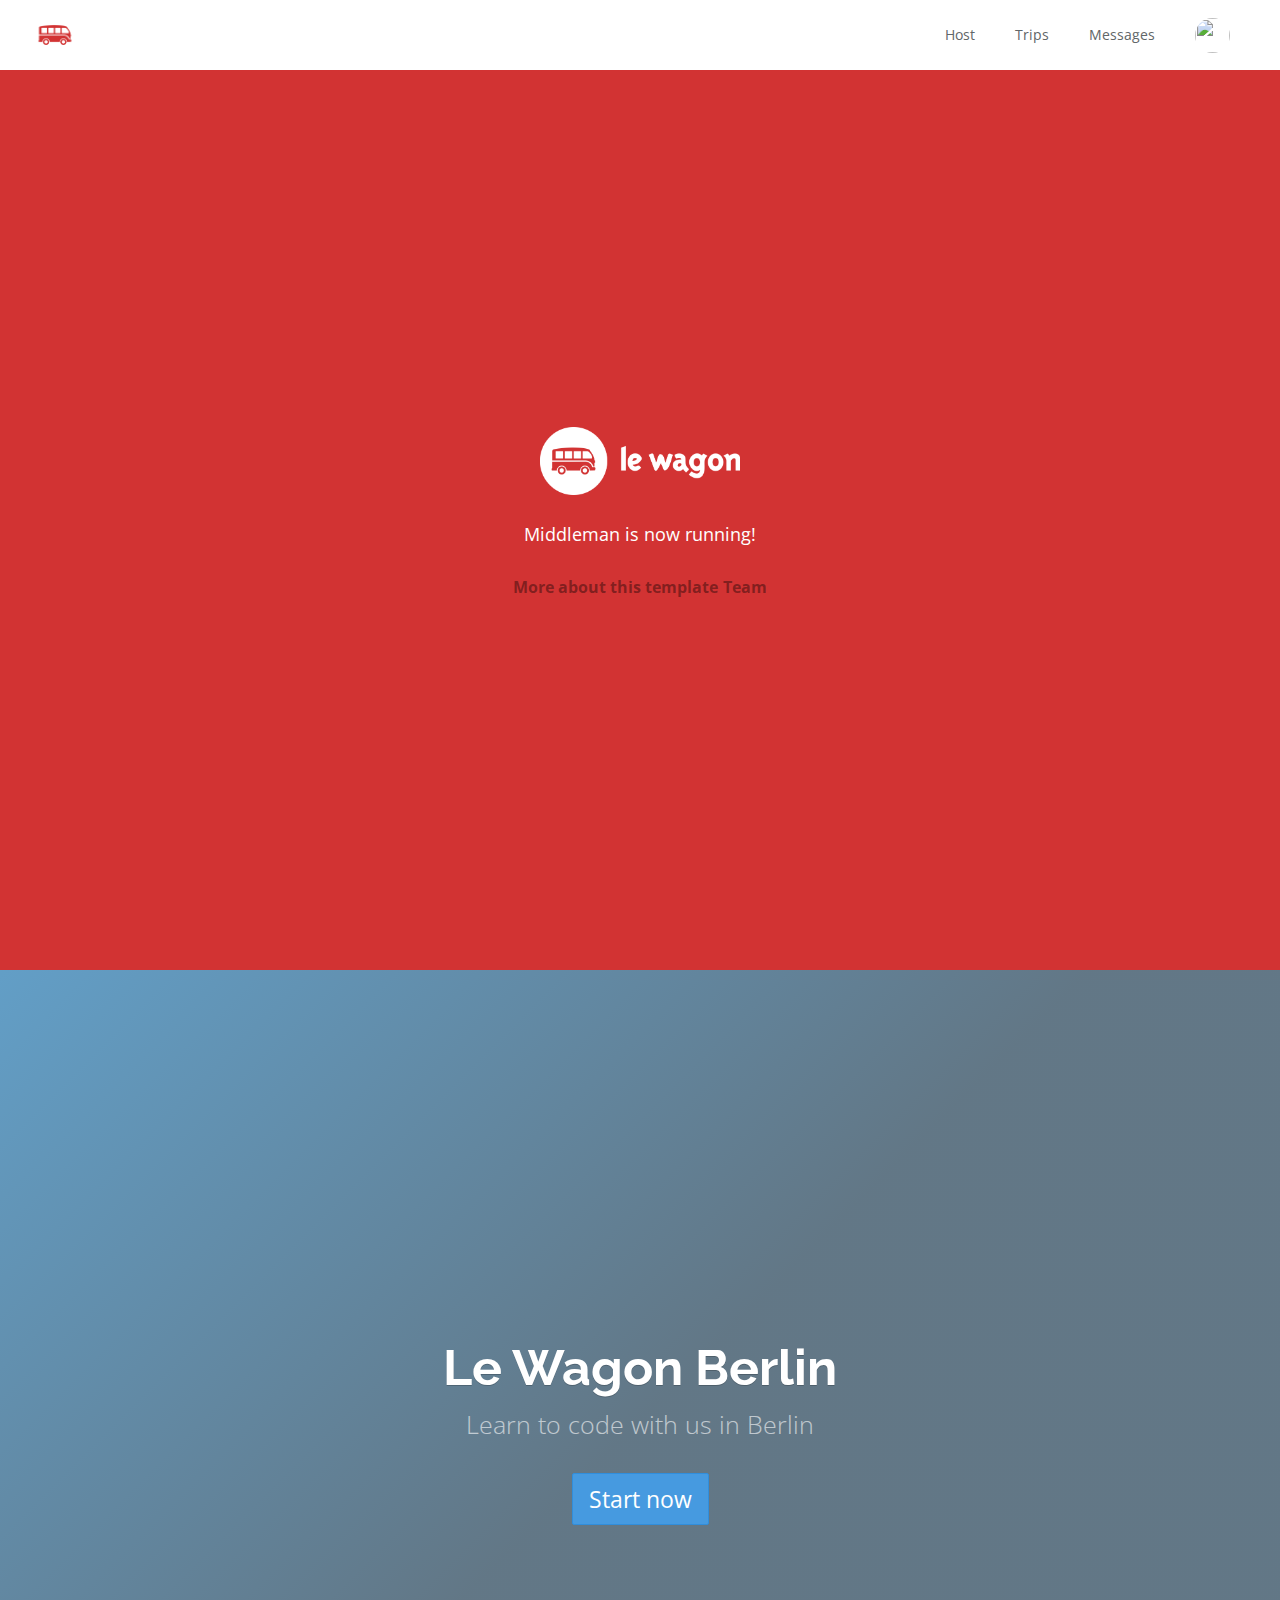
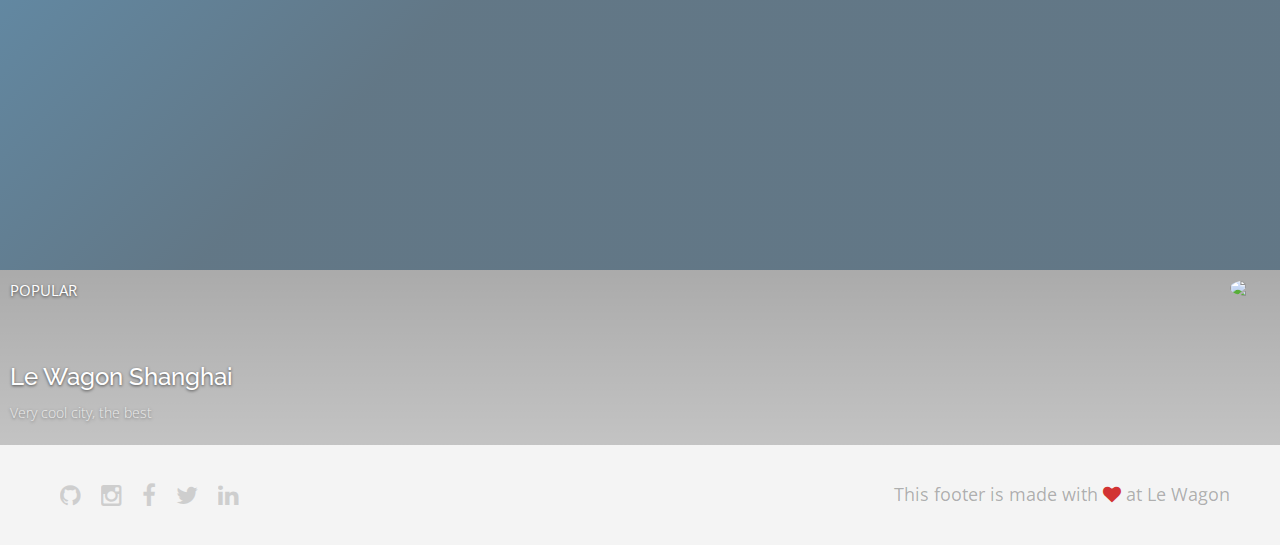
==== commit 3af19280: "Automated commit at 2018-03-26 05:26:34 UTC by middleman-deploy 2.0.0-alpha" ====
--- a/index.html
+++ b/index.html
@@ -7,11 +7,50 @@
           content="width=device-width, initial-scale=1, shrink-to-fit=no">
     <!-- Use the title from a page's frontmatter if it has one -->
     <title>Le Wagon - Middleman</title>
-    <link href="stylesheets/application-3c48b980.css" rel="stylesheet" />
+    <link href="stylesheets/application-acb8696b.css" rel="stylesheet" />
     <script src="javascripts/application-93de88c9.js"></script>
     <link href="images/favicon-f15af148.png" rel="icon" type="image/png" />
   </head>
   <body>
+    <div class="navbar-wagon">
+  <!-- Logo -->
+  <a href="/" class="navbar-wagon-brand">
+    <img src="images/logo-acc9c0ec.png" alt="logo">
+  </a>
+
+  <!-- Right Navigation -->
+  <div class="navbar-wagon-right hidden-xs hidden-sm">
+
+    <a href="" class="navbar-wagon-item navbar-wagon-link">Host</a>
+    <a href="" class="navbar-wagon-item navbar-wagon-link">Trips</a>
+    <a href="" class="navbar-wagon-item navbar-wagon-link">Messages</a>
+
+    <!-- Profile picture with dropdown list -->
+    <div class="navbar-wagon-item">
+      <div class="dropdown">
+        <img src="https://kitt.lewagon.com/placeholder/users/ssaunier" class="avatar dropdown-toggle" id="navbar-wagon-menu" data-toggle="dropdown">
+        <ul class="dropdown-menu dropdown-menu-right navbar-wagon-dropdown-menu">
+          <li><a href="#">Profile</a></li>
+          <li><a href="#">Dashboard</a></li>
+          <li><a href="#">Log Out</a></li>
+        </ul>
+      </div>
+    </div>
+  </div>
+
+  <!-- Dropdown appearing on mobile only -->
+  <div class="navbar-wagon-item hidden-md hidden-lg">
+    <div class="dropdown">
+      <i class="fa fa-bars dropdown-toggle" data-toggle="dropdown"></i>
+      <ul class="dropdown-menu dropdown-menu-right navbar-wagon-dropdown-menu">
+        <li><a href="#">Host</a></li>
+        <li><a href="#">Trips</a></li>
+        <li><a href="#">Messagese</a></li>
+      </ul>
+    </div>
+  </div>
+</div>
+
     <div id="home">
   <div class="home-content">
     <img src="images/logo-acc9c0ec.png" width="200" alt="Logo" />
@@ -20,7 +59,42 @@
     </p>
     <p class="about">
       <a href="about.html">More about this template</a>
+      <a href="team.html">Team</a>
     </p>
+  </div>
+</div>
+
+<div class="banner" style="background-image: linear-gradient(-225deg, rgba(0,101,168,0.6) 0%, rgba(0,36,61,0.6) 50%), url('https://kitt.lewagon.com/placeholder/cities/berlin');">
+  <div class="banner-content">
+    <h1>Le Wagon Berlin</h1>
+    <p>Learn to code with us in Berlin</p>
+    <a class="btn btn-primary btn-lg">Start now</a>
+  </div>
+</div>
+
+
+<div class="card" style="background-image: linear-gradient(rgba(0,0,0,0.3), rgba(0,0,0,0.2)), url('https://kitt.lewagon.com/placeholder/cities/shanghai');">
+  <div class="card-category">Popular</div>
+  <div class="card-description">
+    <h2>Le Wagon Shanghai</h2>
+    <p>Very cool city, the best</p>
+  </div>
+  <img class="card-user" src="https://kitt.lewagon.com/placeholder/users/tgenaitay">
+  <a class="card-link" href="#" ></a>
+</div>
+
+
+
+    <div class="footer">
+  <div class="footer-links">
+    <a href="#"><i class="fa fa-github"></i></a>
+    <a href="#"><i class="fa fa-instagram"></i></a>
+    <a href="#"><i class="fa fa-facebook"></i></a>
+    <a href="#"><i class="fa fa-twitter"></i></a>
+    <a href="#"><i class="fa fa-linkedin"></i></a>
+  </div>
+  <div class="footer-copyright">
+    This footer is made with <i class="fa fa-heart"></i> at Le Wagon
   </div>
 </div>
 
--- a/stylesheets/application-acb8696b.css
+++ b/stylesheets/application-acb8696b.css
@@ -0,0 +1,8 @@
+@import url("https://fonts.googleapis.com/css?family=Open+Sans:400,300,700|Raleway:400,100,300,700,500");/*!
+ * Bootstrap v3.3.7 (http://getbootstrap.com)
+ * Copyright 2011-2016 Twitter, Inc.
+ * Licensed under MIT (https://github.com/twbs/bootstrap/blob/master/LICENSE)
+ *//*! normalize.css v3.0.3 | MIT License | github.com/necolas/normalize.css */html{font-family:sans-serif;-ms-text-size-adjust:100%;-webkit-text-size-adjust:100%}body{margin:0}article,aside,details,figcaption,figure,footer,header,hgroup,main,menu,nav,section,summary{display:block}audio,canvas,progress,video{display:inline-block;vertical-align:baseline}audio:not([controls]){display:none;height:0}[hidden],template{display:none}a{background-color:transparent}a:active,a:hover{outline:0}abbr[title]{border-bottom:1px dotted}b,strong{font-weight:bold}dfn{font-style:italic}h1{font-size:2em;margin:0.67em 0}mark{background:#ff0;color:#000}small{font-size:80%}sub,sup{font-size:75%;line-height:0;position:relative;vertical-align:baseline}sup{top:-0.5em}sub{bottom:-0.25em}img{border:0}svg:not(:root){overflow:hidden}figure{margin:1em 40px}hr{-webkit-box-sizing:content-box;box-sizing:content-box;height:0}pre{overflow:auto}code,kbd,pre,samp{font-family:monospace, monospace;font-size:1em}button,input,optgroup,select,textarea{color:inherit;font:inherit;margin:0}button{overflow:visible}button,select{text-transform:none}button,html input[type="button"],input[type="reset"],input[type="submit"]{-webkit-appearance:button;cursor:pointer}button[disabled],html input[disabled]{cursor:default}button::-moz-focus-inner,input::-moz-focus-inner{border:0;padding:0}input{line-height:normal}input[type="checkbox"],input[type="radio"]{-webkit-box-sizing:border-box;box-sizing:border-box;padding:0}input[type="number"]::-webkit-inner-spin-button,input[type="number"]::-webkit-outer-spin-button{height:auto}input[type="search"]{-webkit-appearance:textfield;-webkit-box-sizing:content-box;box-sizing:content-box}input[type="search"]::-webkit-search-cancel-button,input[type="search"]::-webkit-search-decoration{-webkit-appearance:none}fieldset{border:1px solid #c0c0c0;margin:0 2px;padding:0.35em 0.625em 0.75em}legend{border:0;padding:0}textarea{overflow:auto}optgroup{font-weight:bold}table{border-collapse:collapse;border-spacing:0}td,th{padding:0}/*! Source: https://github.com/h5bp/html5-boilerplate/blob/master/src/css/main.css */@media print{*,*:before,*:after{background:transparent !important;color:#000 !important;-webkit-box-shadow:none !important;box-shadow:none !important;text-shadow:none !important}a,a:visited{text-decoration:underline}a[href]:after{content:" (" attr(href) ")"}abbr[title]:after{content:" (" attr(title) ")"}a[href^="#"]:after,a[href^="javascript:"]:after{content:""}pre,blockquote{border:1px solid #999;page-break-inside:avoid}thead{display:table-header-group}tr,img{page-break-inside:avoid}img{max-width:100% !important}p,h2,h3{orphans:3;widows:3}h2,h3{page-break-after:avoid}.navbar{display:none}.btn>.caret,.dropup>.btn>.caret{border-top-color:#000 !important}.label{border:1px solid #000}.table{border-collapse:collapse !important}.table td,.table th{background-color:#fff !important}.table-bordered th,.table-bordered td{border:1px solid #ddd !important}}@font-face{font-family:'Glyphicons Halflings';src:url("../assets/bootstrap/glyphicons-halflings-regular-86b6f62b.eot");src:url("../assets/bootstrap/glyphicons-halflings-regular-86b6f62b.eot?#iefix") format("embedded-opentype"),url("../assets/bootstrap/glyphicons-halflings-regular-ca35b697.woff2") format("woff2"),url("../assets/bootstrap/glyphicons-halflings-regular-278e49a8.woff") format("woff"),url("../assets/bootstrap/glyphicons-halflings-regular-44bc1850.ttf") format("truetype"),url("../assets/bootstrap/glyphicons-halflings-regular-de51a849.svg#glyphicons_halflingsregular") format("svg")}.glyphicon{position:relative;top:1px;display:inline-block;font-family:'Glyphicons Halflings';font-style:normal;font-weight:normal;line-height:1;-webkit-font-smoothing:antialiased;-moz-osx-font-smoothing:grayscale}.glyphicon-asterisk:before{content:"\002a"}.glyphicon-plus:before{content:"\002b"}.glyphicon-euro:before,.glyphicon-eur:before{content:"\20ac"}.glyphicon-minus:before{content:"\2212"}.glyphicon-cloud:before{content:"\2601"}.glyphicon-envelope:before{content:"\2709"}.glyphicon-pencil:before{content:"\270f"}.glyphicon-glass:before{content:"\e001"}.glyphicon-music:before{content:"\e002"}.glyphicon-search:before{content:"\e003"}.glyphicon-heart:before{content:"\e005"}.glyphicon-star:before{content:"\e006"}.glyphicon-star-empty:before{content:"\e007"}.glyphicon-user:before{content:"\e008"}.glyphicon-film:before{content:"\e009"}.glyphicon-th-large:before{content:"\e010"}.glyphicon-th:before{content:"\e011"}.glyphicon-th-list:before{content:"\e012"}.glyphicon-ok:before{content:"\e013"}.glyphicon-remove:before{content:"\e014"}.glyphicon-zoom-in:before{content:"\e015"}.glyphicon-zoom-out:before{content:"\e016"}.glyphicon-off:before{content:"\e017"}.glyphicon-signal:before{content:"\e018"}.glyphicon-cog:before{content:"\e019"}.glyphicon-trash:before{content:"\e020"}.glyphicon-home:before{content:"\e021"}.glyphicon-file:before{content:"\e022"}.glyphicon-time:before{content:"\e023"}.glyphicon-road:before{content:"\e024"}.glyphicon-download-alt:before{content:"\e025"}.glyphicon-download:before{content:"\e026"}.glyphicon-upload:before{content:"\e027"}.glyphicon-inbox:before{content:"\e028"}.glyphicon-play-circle:before{content:"\e029"}.glyphicon-repeat:before{content:"\e030"}.glyphicon-refresh:before{content:"\e031"}.glyphicon-list-alt:before{content:"\e032"}.glyphicon-lock:before{content:"\e033"}.glyphicon-flag:before{content:"\e034"}.glyphicon-headphones:before{content:"\e035"}.glyphicon-volume-off:before{content:"\e036"}.glyphicon-volume-down:before{content:"\e037"}.glyphicon-volume-up:before{content:"\e038"}.glyphicon-qrcode:before{content:"\e039"}.glyphicon-barcode:before{content:"\e040"}.glyphicon-tag:before{content:"\e041"}.glyphicon-tags:before{content:"\e042"}.glyphicon-book:before{content:"\e043"}.glyphicon-bookmark:before{content:"\e044"}.glyphicon-print:before{content:"\e045"}.glyphicon-camera:before{content:"\e046"}.glyphicon-font:before{content:"\e047"}.glyphicon-bold:before{content:"\e048"}.glyphicon-italic:before{content:"\e049"}.glyphicon-text-height:before{content:"\e050"}.glyphicon-text-width:before{content:"\e051"}.glyphicon-align-left:before{content:"\e052"}.glyphicon-align-center:before{content:"\e053"}.glyphicon-align-right:before{content:"\e054"}.glyphicon-align-justify:before{content:"\e055"}.glyphicon-list:before{content:"\e056"}.glyphicon-indent-left:before{content:"\e057"}.glyphicon-indent-right:before{content:"\e058"}.glyphicon-facetime-video:before{content:"\e059"}.glyphicon-picture:before{content:"\e060"}.glyphicon-map-marker:before{content:"\e062"}.glyphicon-adjust:before{content:"\e063"}.glyphicon-tint:before{content:"\e064"}.glyphicon-edit:before{content:"\e065"}.glyphicon-share:before{content:"\e066"}.glyphicon-check:before{content:"\e067"}.glyphicon-move:before{content:"\e068"}.glyphicon-step-backward:before{content:"\e069"}.glyphicon-fast-backward:before{content:"\e070"}.glyphicon-backward:before{content:"\e071"}.glyphicon-play:before{content:"\e072"}.glyphicon-pause:before{content:"\e073"}.glyphicon-stop:before{content:"\e074"}.glyphicon-forward:before{content:"\e075"}.glyphicon-fast-forward:before{content:"\e076"}.glyphicon-step-forward:before{content:"\e077"}.glyphicon-eject:before{content:"\e078"}.glyphicon-chevron-left:before{content:"\e079"}.glyphicon-chevron-right:before{content:"\e080"}.glyphicon-plus-sign:before{content:"\e081"}.glyphicon-minus-sign:before{content:"\e082"}.glyphicon-remove-sign:before{content:"\e083"}.glyphicon-ok-sign:before{content:"\e084"}.glyphicon-question-sign:before{content:"\e085"}.glyphicon-info-sign:before{content:"\e086"}.glyphicon-screenshot:before{content:"\e087"}.glyphicon-remove-circle:before{content:"\e088"}.glyphicon-ok-circle:before{content:"\e089"}.glyphicon-ban-circle:before{content:"\e090"}.glyphicon-arrow-left:before{content:"\e091"}.glyphicon-arrow-right:before{content:"\e092"}.glyphicon-arrow-up:before{content:"\e093"}.glyphicon-arrow-down:before{content:"\e094"}.glyphicon-share-alt:before{content:"\e095"}.glyphicon-resize-full:before{content:"\e096"}.glyphicon-resize-small:before{content:"\e097"}.glyphicon-exclamation-sign:before{content:"\e101"}.glyphicon-gift:before{content:"\e102"}.glyphicon-leaf:before{content:"\e103"}.glyphicon-fire:before{content:"\e104"}.glyphicon-eye-open:before{content:"\e105"}.glyphicon-eye-close:before{content:"\e106"}.glyphicon-warning-sign:before{content:"\e107"}.glyphicon-plane:before{content:"\e108"}.glyphicon-calendar:before{content:"\e109"}.glyphicon-random:before{content:"\e110"}.glyphicon-comment:before{content:"\e111"}.glyphicon-magnet:before{content:"\e112"}.glyphicon-chevron-up:before{content:"\e113"}.glyphicon-chevron-down:before{content:"\e114"}.glyphicon-retweet:before{content:"\e115"}.glyphicon-shopping-cart:before{content:"\e116"}.glyphicon-folder-close:before{content:"\e117"}.glyphicon-folder-open:before{content:"\e118"}.glyphicon-resize-vertical:before{content:"\e119"}.glyphicon-resize-horizontal:before{content:"\e120"}.glyphicon-hdd:before{content:"\e121"}.glyphicon-bullhorn:before{content:"\e122"}.glyphicon-bell:before{content:"\e123"}.glyphicon-certificate:before{content:"\e124"}.glyphicon-thumbs-up:before{content:"\e125"}.glyphicon-thumbs-down:before{content:"\e126"}.glyphicon-hand-right:before{content:"\e127"}.glyphicon-hand-left:before{content:"\e128"}.glyphicon-hand-up:before{content:"\e129"}.glyphicon-hand-down:before{content:"\e130"}.glyphicon-circle-arrow-right:before{content:"\e131"}.glyphicon-circle-arrow-left:before{content:"\e132"}.glyphicon-circle-arrow-up:before{content:"\e133"}.glyphicon-circle-arrow-down:before{content:"\e134"}.glyphicon-globe:before{content:"\e135"}.glyphicon-wrench:before{content:"\e136"}.glyphicon-tasks:before{content:"\e137"}.glyphicon-filter:before{content:"\e138"}.glyphicon-briefcase:before{content:"\e139"}.glyphicon-fullscreen:before{content:"\e140"}.glyphicon-dashboard:before{content:"\e141"}.glyphicon-paperclip:before{content:"\e142"}.glyphicon-heart-empty:before{content:"\e143"}.glyphicon-link:before{content:"\e144"}.glyphicon-phone:before{content:"\e145"}.glyphicon-pushpin:before{content:"\e146"}.glyphicon-usd:before{content:"\e148"}.glyphicon-gbp:before{content:"\e149"}.glyphicon-sort:before{content:"\e150"}.glyphicon-sort-by-alphabet:before{content:"\e151"}.glyphicon-sort-by-alphabet-alt:before{content:"\e152"}.glyphicon-sort-by-order:before{content:"\e153"}.glyphicon-sort-by-order-alt:before{content:"\e154"}.glyphicon-sort-by-attributes:before{content:"\e155"}.glyphicon-sort-by-attributes-alt:before{content:"\e156"}.glyphicon-unchecked:before{content:"\e157"}.glyphicon-expand:before{content:"\e158"}.glyphicon-collapse-down:before{content:"\e159"}.glyphicon-collapse-up:before{content:"\e160"}.glyphicon-log-in:before{content:"\e161"}.glyphicon-flash:before{content:"\e162"}.glyphicon-log-out:before{content:"\e163"}.glyphicon-new-window:before{content:"\e164"}.glyphicon-record:before{content:"\e165"}.glyphicon-save:before{content:"\e166"}.glyphicon-open:before{content:"\e167"}.glyphicon-saved:before{content:"\e168"}.glyphicon-import:before{content:"\e169"}.glyphicon-export:before{content:"\e170"}.glyphicon-send:before{content:"\e171"}.glyphicon-floppy-disk:before{content:"\e172"}.glyphicon-floppy-saved:before{content:"\e173"}.glyphicon-floppy-remove:before{content:"\e174"}.glyphicon-floppy-save:before{content:"\e175"}.glyphicon-floppy-open:before{content:"\e176"}.glyphicon-credit-card:before{content:"\e177"}.glyphicon-transfer:before{content:"\e178"}.glyphicon-cutlery:before{content:"\e179"}.glyphicon-header:before{content:"\e180"}.glyphicon-compressed:before{content:"\e181"}.glyphicon-earphone:before{content:"\e182"}.glyphicon-phone-alt:before{content:"\e183"}.glyphicon-tower:before{content:"\e184"}.glyphicon-stats:before{content:"\e185"}.glyphicon-sd-video:before{content:"\e186"}.glyphicon-hd-video:before{content:"\e187"}.glyphicon-subtitles:before{content:"\e188"}.glyphicon-sound-stereo:before{content:"\e189"}.glyphicon-sound-dolby:before{content:"\e190"}.glyphicon-sound-5-1:before{content:"\e191"}.glyphicon-sound-6-1:before{content:"\e192"}.glyphicon-sound-7-1:before{content:"\e193"}.glyphicon-copyright-mark:before{content:"\e194"}.glyphicon-registration-mark:before{content:"\e195"}.glyphicon-cloud-download:before{content:"\e197"}.glyphicon-cloud-upload:before{content:"\e198"}.glyphicon-tree-conifer:before{content:"\e199"}.glyphicon-tree-deciduous:before{content:"\e200"}.glyphicon-cd:before{content:"\e201"}.glyphicon-save-file:before{content:"\e202"}.glyphicon-open-file:before{content:"\e203"}.glyphicon-level-up:before{content:"\e204"}.glyphicon-copy:before{content:"\e205"}.glyphicon-paste:before{content:"\e206"}.glyphicon-alert:before{content:"\e209"}.glyphicon-equalizer:before{content:"\e210"}.glyphicon-king:before{content:"\e211"}.glyphicon-queen:before{content:"\e212"}.glyphicon-pawn:before{content:"\e213"}.glyphicon-bishop:before{content:"\e214"}.glyphicon-knight:before{content:"\e215"}.glyphicon-baby-formula:before{content:"\e216"}.glyphicon-tent:before{content:"\26fa"}.glyphicon-blackboard:before{content:"\e218"}.glyphicon-bed:before{content:"\e219"}.glyphicon-apple:before{content:"\f8ff"}.glyphicon-erase:before{content:"\e221"}.glyphicon-hourglass:before{content:"\231b"}.glyphicon-lamp:before{content:"\e223"}.glyphicon-duplicate:before{content:"\e224"}.glyphicon-piggy-bank:before{content:"\e225"}.glyphicon-scissors:before{content:"\e226"}.glyphicon-bitcoin:before{content:"\e227"}.glyphicon-btc:before{content:"\e227"}.glyphicon-xbt:before{content:"\e227"}.glyphicon-yen:before{content:"\00a5"}.glyphicon-jpy:before{content:"\00a5"}.glyphicon-ruble:before{content:"\20bd"}.glyphicon-rub:before{content:"\20bd"}.glyphicon-scale:before{content:"\e230"}.glyphicon-ice-lolly:before{content:"\e231"}.glyphicon-ice-lolly-tasted:before{content:"\e232"}.glyphicon-education:before{content:"\e233"}.glyphicon-option-horizontal:before{content:"\e234"}.glyphicon-option-vertical:before{content:"\e235"}.glyphicon-menu-hamburger:before{content:"\e236"}.glyphicon-modal-window:before{content:"\e237"}.glyphicon-oil:before{content:"\e238"}.glyphicon-grain:before{content:"\e239"}.glyphicon-sunglasses:before{content:"\e240"}.glyphicon-text-size:before{content:"\e241"}.glyphicon-text-color:before{content:"\e242"}.glyphicon-text-background:before{content:"\e243"}.glyphicon-object-align-top:before{content:"\e244"}.glyphicon-object-align-bottom:before{content:"\e245"}.glyphicon-object-align-horizontal:before{content:"\e246"}.glyphicon-object-align-left:before{content:"\e247"}.glyphicon-object-align-vertical:before{content:"\e248"}.glyphicon-object-align-right:before{content:"\e249"}.glyphicon-triangle-right:before{content:"\e250"}.glyphicon-triangle-left:before{content:"\e251"}.glyphicon-triangle-bottom:before{content:"\e252"}.glyphicon-triangle-top:before{content:"\e253"}.glyphicon-console:before{content:"\e254"}.glyphicon-superscript:before{content:"\e255"}.glyphicon-subscript:before{content:"\e256"}.glyphicon-menu-left:before{content:"\e257"}.glyphicon-menu-right:before{content:"\e258"}.glyphicon-menu-down:before{content:"\e259"}.glyphicon-menu-up:before{content:"\e260"}*{-webkit-box-sizing:border-box;box-sizing:border-box}*:before,*:after{-webkit-box-sizing:border-box;box-sizing:border-box}html{font-size:10px;-webkit-tap-highlight-color:transparent}body{font-family:"Open Sans", "Helvetica", "sans-serif";font-size:18px;line-height:1.42857143;color:#333333;background-color:#F4F4F4}input,button,select,textarea{font-family:inherit;font-size:inherit;line-height:inherit}a{color:#469AE0;text-decoration:none}a:hover,a:focus{color:#1f74ba;text-decoration:underline}a:focus{outline:5px auto -webkit-focus-ring-color;outline-offset:-2px}figure{margin:0}img{vertical-align:middle}.img-responsive{display:block;max-width:100%;height:auto}.img-rounded{border-radius:2px}.img-thumbnail{padding:4px;line-height:1.42857143;background-color:#F4F4F4;border:1px solid #ddd;border-radius:2px;-webkit-transition:all 0.2s ease-in-out;transition:all 0.2s ease-in-out;display:inline-block;max-width:100%;height:auto}.img-circle{border-radius:50%}hr{margin-top:25px;margin-bottom:25px;border:0;border-top:1px solid #eeeeee}.sr-only{position:absolute;width:1px;height:1px;margin:-1px;padding:0;overflow:hidden;clip:rect(0, 0, 0, 0);border:0}.sr-only-focusable:active,.sr-only-focusable:focus{position:static;width:auto;height:auto;margin:0;overflow:visible;clip:auto}[role="button"]{cursor:pointer}h1,h2,h3,h4,h5,h6,.h1,.h2,.h3,.h4,.h5,.h6{font-family:"Raleway", "Helvetica", "sans-serif";font-weight:500;line-height:1.1;color:inherit}h1 small,h1 .small,h2 small,h2 .small,h3 small,h3 .small,h4 small,h4 .small,h5 small,h5 .small,h6 small,h6 .small,.h1 small,.h1 .small,.h2 small,.h2 .small,.h3 small,.h3 .small,.h4 small,.h4 .small,.h5 small,.h5 .small,.h6 small,.h6 .small{font-weight:normal;line-height:1;color:#777777}h1,.h1,h2,.h2,h3,.h3{margin-top:25px;margin-bottom:12.5px}h1 small,h1 .small,.h1 small,.h1 .small,h2 small,h2 .small,.h2 small,.h2 .small,h3 small,h3 .small,.h3 small,.h3 .small{font-size:65%}h4,.h4,h5,.h5,h6,.h6{margin-top:12.5px;margin-bottom:12.5px}h4 small,h4 .small,.h4 small,.h4 .small,h5 small,h5 .small,.h5 small,.h5 .small,h6 small,h6 .small,.h6 small,.h6 .small{font-size:75%}h1,.h1{font-size:46px}h2,.h2{font-size:38px}h3,.h3{font-size:31px}h4,.h4{font-size:23px}h5,.h5{font-size:18px}h6,.h6{font-size:16px}p{margin:0 0 12.5px}.lead{margin-bottom:25px;font-size:20px;font-weight:300;line-height:1.4}@media (min-width: 768px){.lead{font-size:27px}}small,.small{font-size:88%}mark,.mark{background-color:#fcf8e3;padding:.2em}.text-left{text-align:left}.text-right{text-align:right}.text-center{text-align:center}.text-justify{text-align:justify}.text-nowrap{white-space:nowrap}.text-lowercase{text-transform:lowercase}.text-uppercase,.initialism{text-transform:uppercase}.text-capitalize{text-transform:capitalize}.text-muted{color:#777777}.text-primary{color:#469AE0}a.text-primary:hover,a.text-primary:focus{color:#2381d0}.text-success{color:#3c763d}a.text-success:hover,a.text-success:focus{color:#2b542c}.text-info{color:#31708f}a.text-info:hover,a.text-info:focus{color:#245269}.text-warning{color:#8a6d3b}a.text-warning:hover,a.text-warning:focus{color:#66512c}.text-danger{color:#a94442}a.text-danger:hover,a.text-danger:focus{color:#843534}.bg-primary{color:#fff}.bg-primary{background-color:#469AE0}a.bg-primary:hover,a.bg-primary:focus{background-color:#2381d0}.bg-success{background-color:#dff0d8}a.bg-success:hover,a.bg-success:focus{background-color:#c1e2b3}.bg-info{background-color:#d9edf7}a.bg-info:hover,a.bg-info:focus{background-color:#afd9ee}.bg-warning{background-color:#fcf8e3}a.bg-warning:hover,a.bg-warning:focus{background-color:#f7ecb5}.bg-danger{background-color:#f2dede}a.bg-danger:hover,a.bg-danger:focus{background-color:#e4b9b9}.page-header{padding-bottom:11.5px;margin:50px 0 25px;border-bottom:1px solid #eeeeee}ul,ol{margin-top:0;margin-bottom:12.5px}ul ul,ul ol,ol ul,ol ol{margin-bottom:0}.list-unstyled{padding-left:0;list-style:none}.list-inline{padding-left:0;list-style:none;margin-left:-5px}.list-inline>li{display:inline-block;padding-left:5px;padding-right:5px}dl{margin-top:0;margin-bottom:25px}dt,dd{line-height:1.42857143}dt{font-weight:bold}dd{margin-left:0}.dl-horizontal dd:before,.dl-horizontal dd:after{content:" ";display:table}.dl-horizontal dd:after{clear:both}@media (min-width: 768px){.dl-horizontal dt{float:left;width:160px;clear:left;text-align:right;overflow:hidden;text-overflow:ellipsis;white-space:nowrap}.dl-horizontal dd{margin-left:180px}}abbr[title],abbr[data-original-title]{cursor:help;border-bottom:1px dotted #777777}.initialism{font-size:90%}blockquote{padding:12.5px 25px;margin:0 0 25px;font-size:22.5px;border-left:5px solid #eeeeee}blockquote p:last-child,blockquote ul:last-child,blockquote ol:last-child{margin-bottom:0}blockquote footer,blockquote small,blockquote .small{display:block;font-size:80%;line-height:1.42857143;color:#777777}blockquote footer:before,blockquote small:before,blockquote .small:before{content:'\2014 \00A0'}.blockquote-reverse,blockquote.pull-right{padding-right:15px;padding-left:0;border-right:5px solid #eeeeee;border-left:0;text-align:right}.blockquote-reverse footer:before,.blockquote-reverse small:before,.blockquote-reverse .small:before,blockquote.pull-right footer:before,blockquote.pull-right small:before,blockquote.pull-right .small:before{content:''}.blockquote-reverse footer:after,.blockquote-reverse small:after,.blockquote-reverse .small:after,blockquote.pull-right footer:after,blockquote.pull-right small:after,blockquote.pull-right .small:after{content:'\00A0 \2014'}address{margin-bottom:25px;font-style:normal;line-height:1.42857143}code,kbd,pre,samp{font-family:Menlo, Monaco, Consolas, "Courier New", monospace}code{padding:2px 4px;font-size:90%;color:#c7254e;background-color:#f9f2f4;border-radius:2px}kbd{padding:2px 4px;font-size:90%;color:#fff;background-color:#333;border-radius:2px;-webkit-box-shadow:inset 0 -1px 0 rgba(0,0,0,0.25);box-shadow:inset 0 -1px 0 rgba(0,0,0,0.25)}kbd kbd{padding:0;font-size:100%;font-weight:bold;-webkit-box-shadow:none;box-shadow:none}pre{display:block;padding:12px;margin:0 0 12.5px;font-size:17px;line-height:1.42857143;word-break:break-all;word-wrap:break-word;color:#333333;background-color:#f5f5f5;border:1px solid #ccc;border-radius:2px}pre code{padding:0;font-size:inherit;color:inherit;white-space:pre-wrap;background-color:transparent;border-radius:0}.pre-scrollable{max-height:340px;overflow-y:scroll}.container{margin-right:auto;margin-left:auto;padding-left:15px;padding-right:15px}.container:before,.container:after{content:" ";display:table}.container:after{clear:both}@media (min-width: 768px){.container{width:750px}}@media (min-width: 992px){.container{width:970px}}@media (min-width: 1200px){.container{width:1170px}}.container-fluid{margin-right:auto;margin-left:auto;padding-left:15px;padding-right:15px}.container-fluid:before,.container-fluid:after{content:" ";display:table}.container-fluid:after{clear:both}.row{margin-left:-15px;margin-right:-15px}.row:before,.row:after{content:" ";display:table}.row:after{clear:both}.col-xs-1,.col-sm-1,.col-md-1,.col-lg-1,.col-xs-2,.col-sm-2,.col-md-2,.col-lg-2,.col-xs-3,.col-sm-3,.col-md-3,.col-lg-3,.col-xs-4,.col-sm-4,.col-md-4,.col-lg-4,.col-xs-5,.col-sm-5,.col-md-5,.col-lg-5,.col-xs-6,.col-sm-6,.col-md-6,.col-lg-6,.col-xs-7,.col-sm-7,.col-md-7,.col-lg-7,.col-xs-8,.col-sm-8,.col-md-8,.col-lg-8,.col-xs-9,.col-sm-9,.col-md-9,.col-lg-9,.col-xs-10,.col-sm-10,.col-md-10,.col-lg-10,.col-xs-11,.col-sm-11,.col-md-11,.col-lg-11,.col-xs-12,.col-sm-12,.col-md-12,.col-lg-12{position:relative;min-height:1px;padding-left:15px;padding-right:15px}.col-xs-1,.col-xs-2,.col-xs-3,.col-xs-4,.col-xs-5,.col-xs-6,.col-xs-7,.col-xs-8,.col-xs-9,.col-xs-10,.col-xs-11,.col-xs-12{float:left}.col-xs-1{width:8.33333333%}.col-xs-2{width:16.66666667%}.col-xs-3{width:25%}.col-xs-4{width:33.33333333%}.col-xs-5{width:41.66666667%}.col-xs-6{width:50%}.col-xs-7{width:58.33333333%}.col-xs-8{width:66.66666667%}.col-xs-9{width:75%}.col-xs-10{width:83.33333333%}.col-xs-11{width:91.66666667%}.col-xs-12{width:100%}.col-xs-pull-0{right:auto}.col-xs-pull-1{right:8.33333333%}.col-xs-pull-2{right:16.66666667%}.col-xs-pull-3{right:25%}.col-xs-pull-4{right:33.33333333%}.col-xs-pull-5{right:41.66666667%}.col-xs-pull-6{right:50%}.col-xs-pull-7{right:58.33333333%}.col-xs-pull-8{right:66.66666667%}.col-xs-pull-9{right:75%}.col-xs-pull-10{right:83.33333333%}.col-xs-pull-11{right:91.66666667%}.col-xs-pull-12{right:100%}.col-xs-push-0{left:auto}.col-xs-push-1{left:8.33333333%}.col-xs-push-2{left:16.66666667%}.col-xs-push-3{left:25%}.col-xs-push-4{left:33.33333333%}.col-xs-push-5{left:41.66666667%}.col-xs-push-6{left:50%}.col-xs-push-7{left:58.33333333%}.col-xs-push-8{left:66.66666667%}.col-xs-push-9{left:75%}.col-xs-push-10{left:83.33333333%}.col-xs-push-11{left:91.66666667%}.col-xs-push-12{left:100%}.col-xs-offset-0{margin-left:0%}.col-xs-offset-1{margin-left:8.33333333%}.col-xs-offset-2{margin-left:16.66666667%}.col-xs-offset-3{margin-left:25%}.col-xs-offset-4{margin-left:33.33333333%}.col-xs-offset-5{margin-left:41.66666667%}.col-xs-offset-6{margin-left:50%}.col-xs-offset-7{margin-left:58.33333333%}.col-xs-offset-8{margin-left:66.66666667%}.col-xs-offset-9{margin-left:75%}.col-xs-offset-10{margin-left:83.33333333%}.col-xs-offset-11{margin-left:91.66666667%}.col-xs-offset-12{margin-left:100%}@media (min-width: 768px){.col-sm-1,.col-sm-2,.col-sm-3,.col-sm-4,.col-sm-5,.col-sm-6,.col-sm-7,.col-sm-8,.col-sm-9,.col-sm-10,.col-sm-11,.col-sm-12{float:left}.col-sm-1{width:8.33333333%}.col-sm-2{width:16.66666667%}.col-sm-3{width:25%}.col-sm-4{width:33.33333333%}.col-sm-5{width:41.66666667%}.col-sm-6{width:50%}.col-sm-7{width:58.33333333%}.col-sm-8{width:66.66666667%}.col-sm-9{width:75%}.col-sm-10{width:83.33333333%}.col-sm-11{width:91.66666667%}.col-sm-12{width:100%}.col-sm-pull-0{right:auto}.col-sm-pull-1{right:8.33333333%}.col-sm-pull-2{right:16.66666667%}.col-sm-pull-3{right:25%}.col-sm-pull-4{right:33.33333333%}.col-sm-pull-5{right:41.66666667%}.col-sm-pull-6{right:50%}.col-sm-pull-7{right:58.33333333%}.col-sm-pull-8{right:66.66666667%}.col-sm-pull-9{right:75%}.col-sm-pull-10{right:83.33333333%}.col-sm-pull-11{right:91.66666667%}.col-sm-pull-12{right:100%}.col-sm-push-0{left:auto}.col-sm-push-1{left:8.33333333%}.col-sm-push-2{left:16.66666667%}.col-sm-push-3{left:25%}.col-sm-push-4{left:33.33333333%}.col-sm-push-5{left:41.66666667%}.col-sm-push-6{left:50%}.col-sm-push-7{left:58.33333333%}.col-sm-push-8{left:66.66666667%}.col-sm-push-9{left:75%}.col-sm-push-10{left:83.33333333%}.col-sm-push-11{left:91.66666667%}.col-sm-push-12{left:100%}.col-sm-offset-0{margin-left:0%}.col-sm-offset-1{margin-left:8.33333333%}.col-sm-offset-2{margin-left:16.66666667%}.col-sm-offset-3{margin-left:25%}.col-sm-offset-4{margin-left:33.33333333%}.col-sm-offset-5{margin-left:41.66666667%}.col-sm-offset-6{margin-left:50%}.col-sm-offset-7{margin-left:58.33333333%}.col-sm-offset-8{margin-left:66.66666667%}.col-sm-offset-9{margin-left:75%}.col-sm-offset-10{margin-left:83.33333333%}.col-sm-offset-11{margin-left:91.66666667%}.col-sm-offset-12{margin-left:100%}}@media (min-width: 992px){.col-md-1,.col-md-2,.col-md-3,.col-md-4,.col-md-5,.col-md-6,.col-md-7,.col-md-8,.col-md-9,.col-md-10,.col-md-11,.col-md-12{float:left}.col-md-1{width:8.33333333%}.col-md-2{width:16.66666667%}.col-md-3{width:25%}.col-md-4{width:33.33333333%}.col-md-5{width:41.66666667%}.col-md-6{width:50%}.col-md-7{width:58.33333333%}.col-md-8{width:66.66666667%}.col-md-9{width:75%}.col-md-10{width:83.33333333%}.col-md-11{width:91.66666667%}.col-md-12{width:100%}.col-md-pull-0{right:auto}.col-md-pull-1{right:8.33333333%}.col-md-pull-2{right:16.66666667%}.col-md-pull-3{right:25%}.col-md-pull-4{right:33.33333333%}.col-md-pull-5{right:41.66666667%}.col-md-pull-6{right:50%}.col-md-pull-7{right:58.33333333%}.col-md-pull-8{right:66.66666667%}.col-md-pull-9{right:75%}.col-md-pull-10{right:83.33333333%}.col-md-pull-11{right:91.66666667%}.col-md-pull-12{right:100%}.col-md-push-0{left:auto}.col-md-push-1{left:8.33333333%}.col-md-push-2{left:16.66666667%}.col-md-push-3{left:25%}.col-md-push-4{left:33.33333333%}.col-md-push-5{left:41.66666667%}.col-md-push-6{left:50%}.col-md-push-7{left:58.33333333%}.col-md-push-8{left:66.66666667%}.col-md-push-9{left:75%}.col-md-push-10{left:83.33333333%}.col-md-push-11{left:91.66666667%}.col-md-push-12{left:100%}.col-md-offset-0{margin-left:0%}.col-md-offset-1{margin-left:8.33333333%}.col-md-offset-2{margin-left:16.66666667%}.col-md-offset-3{margin-left:25%}.col-md-offset-4{margin-left:33.33333333%}.col-md-offset-5{margin-left:41.66666667%}.col-md-offset-6{margin-left:50%}.col-md-offset-7{margin-left:58.33333333%}.col-md-offset-8{margin-left:66.66666667%}.col-md-offset-9{margin-left:75%}.col-md-offset-10{margin-left:83.33333333%}.col-md-offset-11{margin-left:91.66666667%}.col-md-offset-12{margin-left:100%}}@media (min-width: 1200px){.col-lg-1,.col-lg-2,.col-lg-3,.col-lg-4,.col-lg-5,.col-lg-6,.col-lg-7,.col-lg-8,.col-lg-9,.col-lg-10,.col-lg-11,.col-lg-12{float:left}.col-lg-1{width:8.33333333%}.col-lg-2{width:16.66666667%}.col-lg-3{width:25%}.col-lg-4{width:33.33333333%}.col-lg-5{width:41.66666667%}.col-lg-6{width:50%}.col-lg-7{width:58.33333333%}.col-lg-8{width:66.66666667%}.col-lg-9{width:75%}.col-lg-10{width:83.33333333%}.col-lg-11{width:91.66666667%}.col-lg-12{width:100%}.col-lg-pull-0{right:auto}.col-lg-pull-1{right:8.33333333%}.col-lg-pull-2{right:16.66666667%}.col-lg-pull-3{right:25%}.col-lg-pull-4{right:33.33333333%}.col-lg-pull-5{right:41.66666667%}.col-lg-pull-6{right:50%}.col-lg-pull-7{right:58.33333333%}.col-lg-pull-8{right:66.66666667%}.col-lg-pull-9{right:75%}.col-lg-pull-10{right:83.33333333%}.col-lg-pull-11{right:91.66666667%}.col-lg-pull-12{right:100%}.col-lg-push-0{left:auto}.col-lg-push-1{left:8.33333333%}.col-lg-push-2{left:16.66666667%}.col-lg-push-3{left:25%}.col-lg-push-4{left:33.33333333%}.col-lg-push-5{left:41.66666667%}.col-lg-push-6{left:50%}.col-lg-push-7{left:58.33333333%}.col-lg-push-8{left:66.66666667%}.col-lg-push-9{left:75%}.col-lg-push-10{left:83.33333333%}.col-lg-push-11{left:91.66666667%}.col-lg-push-12{left:100%}.col-lg-offset-0{margin-left:0%}.col-lg-offset-1{margin-left:8.33333333%}.col-lg-offset-2{margin-left:16.66666667%}.col-lg-offset-3{margin-left:25%}.col-lg-offset-4{margin-left:33.33333333%}.col-lg-offset-5{margin-left:41.66666667%}.col-lg-offset-6{margin-left:50%}.col-lg-offset-7{margin-left:58.33333333%}.col-lg-offset-8{margin-left:66.66666667%}.col-lg-offset-9{margin-left:75%}.col-lg-offset-10{margin-left:83.33333333%}.col-lg-offset-11{margin-left:91.66666667%}.col-lg-offset-12{margin-left:100%}}table{background-color:transparent}caption{padding-top:8px;padding-bottom:8px;color:#777777;text-align:left}th{text-align:left}.table{width:100%;max-width:100%;margin-bottom:25px}.table>thead>tr>th,.table>thead>tr>td,.table>tbody>tr>th,.table>tbody>tr>td,.table>tfoot>tr>th,.table>tfoot>tr>td{padding:8px;line-height:1.42857143;vertical-align:top;border-top:1px solid #ddd}.table>thead>tr>th{vertical-align:bottom;border-bottom:2px solid #ddd}.table>caption+thead>tr:first-child>th,.table>caption+thead>tr:first-child>td,.table>colgroup+thead>tr:first-child>th,.table>colgroup+thead>tr:first-child>td,.table>thead:first-child>tr:first-child>th,.table>thead:first-child>tr:first-child>td{border-top:0}.table>tbody+tbody{border-top:2px solid #ddd}.table .table{background-color:#F4F4F4}.table-condensed>thead>tr>th,.table-condensed>thead>tr>td,.table-condensed>tbody>tr>th,.table-condensed>tbody>tr>td,.table-condensed>tfoot>tr>th,.table-condensed>tfoot>tr>td{padding:5px}.table-bordered{border:1px solid #ddd}.table-bordered>thead>tr>th,.table-bordered>thead>tr>td,.table-bordered>tbody>tr>th,.table-bordered>tbody>tr>td,.table-bordered>tfoot>tr>th,.table-bordered>tfoot>tr>td{border:1px solid #ddd}.table-bordered>thead>tr>th,.table-bordered>thead>tr>td{border-bottom-width:2px}.table-striped>tbody>tr:nth-of-type(odd){background-color:#f9f9f9}.table-hover>tbody>tr:hover{background-color:#f5f5f5}table col[class*="col-"]{position:static;float:none;display:table-column}table td[class*="col-"],table th[class*="col-"]{position:static;float:none;display:table-cell}.table>thead>tr>td.active,.table>thead>tr>th.active,.table>thead>tr.active>td,.table>thead>tr.active>th,.table>tbody>tr>td.active,.table>tbody>tr>th.active,.table>tbody>tr.active>td,.table>tbody>tr.active>th,.table>tfoot>tr>td.active,.table>tfoot>tr>th.active,.table>tfoot>tr.active>td,.table>tfoot>tr.active>th{background-color:#f5f5f5}.table-hover>tbody>tr>td.active:hover,.table-hover>tbody>tr>th.active:hover,.table-hover>tbody>tr.active:hover>td,.table-hover>tbody>tr:hover>.active,.table-hover>tbody>tr.active:hover>th{background-color:#e8e8e8}.table>thead>tr>td.success,.table>thead>tr>th.success,.table>thead>tr.success>td,.table>thead>tr.success>th,.table>tbody>tr>td.success,.table>tbody>tr>th.success,.table>tbody>tr.success>td,.table>tbody>tr.success>th,.table>tfoot>tr>td.success,.table>tfoot>tr>th.success,.table>tfoot>tr.success>td,.table>tfoot>tr.success>th{background-color:#dff0d8}.table-hover>tbody>tr>td.success:hover,.table-hover>tbody>tr>th.success:hover,.table-hover>tbody>tr.success:hover>td,.table-hover>tbody>tr:hover>.success,.table-hover>tbody>tr.success:hover>th{background-color:#d0e9c6}.table>thead>tr>td.info,.table>thead>tr>th.info,.table>thead>tr.info>td,.table>thead>tr.info>th,.table>tbody>tr>td.info,.table>tbody>tr>th.info,.table>tbody>tr.info>td,.table>tbody>tr.info>th,.table>tfoot>tr>td.info,.table>tfoot>tr>th.info,.table>tfoot>tr.info>td,.table>tfoot>tr.info>th{background-color:#d9edf7}.table-hover>tbody>tr>td.info:hover,.table-hover>tbody>tr>th.info:hover,.table-hover>tbody>tr.info:hover>td,.table-hover>tbody>tr:hover>.info,.table-hover>tbody>tr.info:hover>th{background-color:#c4e3f3}.table>thead>tr>td.warning,.table>thead>tr>th.warning,.table>thead>tr.warning>td,.table>thead>tr.warning>th,.table>tbody>tr>td.warning,.table>tbody>tr>th.warning,.table>tbody>tr.warning>td,.table>tbody>tr.warning>th,.table>tfoot>tr>td.warning,.table>tfoot>tr>th.warning,.table>tfoot>tr.warning>td,.table>tfoot>tr.warning>th{background-color:#fcf8e3}.table-hover>tbody>tr>td.warning:hover,.table-hover>tbody>tr>th.warning:hover,.table-hover>tbody>tr.warning:hover>td,.table-hover>tbody>tr:hover>.warning,.table-hover>tbody>tr.warning:hover>th{background-color:#faf2cc}.table>thead>tr>td.danger,.table>thead>tr>th.danger,.table>thead>tr.danger>td,.table>thead>tr.danger>th,.table>tbody>tr>td.danger,.table>tbody>tr>th.danger,.table>tbody>tr.danger>td,.table>tbody>tr.danger>th,.table>tfoot>tr>td.danger,.table>tfoot>tr>th.danger,.table>tfoot>tr.danger>td,.table>tfoot>tr.danger>th{background-color:#f2dede}.table-hover>tbody>tr>td.danger:hover,.table-hover>tbody>tr>th.danger:hover,.table-hover>tbody>tr.danger:hover>td,.table-hover>tbody>tr:hover>.danger,.table-hover>tbody>tr.danger:hover>th{background-color:#ebcccc}.table-responsive{overflow-x:auto;min-height:0.01%}@media screen and (max-width: 767px){.table-responsive{width:100%;margin-bottom:18.75px;overflow-y:hidden;-ms-overflow-style:-ms-autohiding-scrollbar;border:1px solid #ddd}.table-responsive>.table{margin-bottom:0}.table-responsive>.table>thead>tr>th,.table-responsive>.table>thead>tr>td,.table-responsive>.table>tbody>tr>th,.table-responsive>.table>tbody>tr>td,.table-responsive>.table>tfoot>tr>th,.table-responsive>.table>tfoot>tr>td{white-space:nowrap}.table-responsive>.table-bordered{border:0}.table-responsive>.table-bordered>thead>tr>th:first-child,.table-responsive>.table-bordered>thead>tr>td:first-child,.table-responsive>.table-bordered>tbody>tr>th:first-child,.table-responsive>.table-bordered>tbody>tr>td:first-child,.table-responsive>.table-bordered>tfoot>tr>th:first-child,.table-responsive>.table-bordered>tfoot>tr>td:first-child{border-left:0}.table-responsive>.table-bordered>thead>tr>th:last-child,.table-responsive>.table-bordered>thead>tr>td:last-child,.table-responsive>.table-bordered>tbody>tr>th:last-child,.table-responsive>.table-bordered>tbody>tr>td:last-child,.table-responsive>.table-bordered>tfoot>tr>th:last-child,.table-responsive>.table-bordered>tfoot>tr>td:last-child{border-right:0}.table-responsive>.table-bordered>tbody>tr:last-child>th,.table-responsive>.table-bordered>tbody>tr:last-child>td,.table-responsive>.table-bordered>tfoot>tr:last-child>th,.table-responsive>.table-bordered>tfoot>tr:last-child>td{border-bottom:0}}fieldset{padding:0;margin:0;border:0;min-width:0}legend{display:block;width:100%;padding:0;margin-bottom:25px;font-size:27px;line-height:inherit;color:#333333;border:0;border-bottom:1px solid #e5e5e5}label{display:inline-block;max-width:100%;margin-bottom:5px;font-weight:bold}input[type="search"]{-webkit-box-sizing:border-box;box-sizing:border-box}input[type="radio"],input[type="checkbox"]{margin:4px 0 0;margin-top:1px \9;line-height:normal}input[type="file"]{display:block}input[type="range"]{display:block;width:100%}select[multiple],select[size]{height:auto}input[type="file"]:focus,input[type="radio"]:focus,input[type="checkbox"]:focus{outline:5px auto -webkit-focus-ring-color;outline-offset:-2px}output{display:block;padding-top:7px;font-size:18px;line-height:1.42857143;color:#000000}.form-control{display:block;width:100%;height:39px;padding:6px 12px;font-size:18px;line-height:1.42857143;color:#000000;background-color:#fff;background-image:none;border:1px solid #ccc;border-radius:2px;-webkit-box-shadow:inset 0 1px 1px rgba(0,0,0,0.075);box-shadow:inset 0 1px 1px rgba(0,0,0,0.075);-webkit-transition:border-color ease-in-out 0.15s, box-shadow ease-in-out 0.15s;-webkit-transition:border-color ease-in-out 0.15s, -webkit-box-shadow ease-in-out 0.15s;transition:border-color ease-in-out 0.15s, -webkit-box-shadow ease-in-out 0.15s;transition:border-color ease-in-out 0.15s, box-shadow ease-in-out 0.15s;transition:border-color ease-in-out 0.15s, box-shadow ease-in-out 0.15s, -webkit-box-shadow ease-in-out 0.15s}.form-control:focus{border-color:#66afe9;outline:0;-webkit-box-shadow:inset 0 1px 1px rgba(0,0,0,0.075),0 0 8px rgba(102,175,233,0.6);box-shadow:inset 0 1px 1px rgba(0,0,0,0.075),0 0 8px rgba(102,175,233,0.6)}.form-control::-moz-placeholder{color:#999;opacity:1}.form-control:-ms-input-placeholder{color:#999}.form-control::-webkit-input-placeholder{color:#999}.form-control::-ms-expand{border:0;background-color:transparent}.form-control[disabled],.form-control[readonly],fieldset[disabled] .form-control{background-color:#eeeeee;opacity:1}.form-control[disabled],fieldset[disabled] .form-control{cursor:not-allowed}textarea.form-control{height:auto}input[type="search"]{-webkit-appearance:none}@media screen and (-webkit-min-device-pixel-ratio: 0){input[type="date"].form-control,input[type="time"].form-control,input[type="datetime-local"].form-control,input[type="month"].form-control{line-height:39px}input[type="date"].input-sm,.input-group-sm>input[type="date"].form-control,.input-group-sm>input[type="date"].input-group-addon,.input-group-sm>.input-group-btn>input[type="date"].btn,.input-group-sm input[type="date"],input[type="time"].input-sm,.input-group-sm>input[type="time"].form-control,.input-group-sm>input[type="time"].input-group-addon,.input-group-sm>.input-group-btn>input[type="time"].btn,.input-group-sm input[type="time"],input[type="datetime-local"].input-sm,.input-group-sm>input[type="datetime-local"].form-control,.input-group-sm>input[type="datetime-local"].input-group-addon,.input-group-sm>.input-group-btn>input[type="datetime-local"].btn,.input-group-sm input[type="datetime-local"],input[type="month"].input-sm,.input-group-sm>input[type="month"].form-control,.input-group-sm>input[type="month"].input-group-addon,.input-group-sm>.input-group-btn>input[type="month"].btn,.input-group-sm input[type="month"]{line-height:36px}input[type="date"].input-lg,.input-group-lg>input[type="date"].form-control,.input-group-lg>input[type="date"].input-group-addon,.input-group-lg>.input-group-btn>input[type="date"].btn,.input-group-lg input[type="date"],input[type="time"].input-lg,.input-group-lg>input[type="time"].form-control,.input-group-lg>input[type="time"].input-group-addon,.input-group-lg>.input-group-btn>input[type="time"].btn,.input-group-lg input[type="time"],input[type="datetime-local"].input-lg,.input-group-lg>input[type="datetime-local"].form-control,.input-group-lg>input[type="datetime-local"].input-group-addon,.input-group-lg>.input-group-btn>input[type="datetime-local"].btn,.input-group-lg input[type="datetime-local"],input[type="month"].input-lg,.input-group-lg>input[type="month"].form-control,.input-group-lg>input[type="month"].input-group-addon,.input-group-lg>.input-group-btn>input[type="month"].btn,.input-group-lg input[type="month"]{line-height:53px}}.form-group{margin-bottom:15px}.radio,.checkbox{position:relative;display:block;margin-top:10px;margin-bottom:10px}.radio label,.checkbox label{min-height:25px;padding-left:20px;margin-bottom:0;font-weight:normal;cursor:pointer}.radio input[type="radio"],.radio-inline input[type="radio"],.checkbox input[type="checkbox"],.checkbox-inline input[type="checkbox"]{position:absolute;margin-left:-20px;margin-top:4px \9}.radio+.radio,.checkbox+.checkbox{margin-top:-5px}.radio-inline,.checkbox-inline{position:relative;display:inline-block;padding-left:20px;margin-bottom:0;vertical-align:middle;font-weight:normal;cursor:pointer}.radio-inline+.radio-inline,.checkbox-inline+.checkbox-inline{margin-top:0;margin-left:10px}input[type="radio"][disabled],input[type="radio"].disabled,fieldset[disabled] input[type="radio"],input[type="checkbox"][disabled],input[type="checkbox"].disabled,fieldset[disabled] input[type="checkbox"]{cursor:not-allowed}.radio-inline.disabled,fieldset[disabled] .radio-inline,.checkbox-inline.disabled,fieldset[disabled] .checkbox-inline{cursor:not-allowed}.radio.disabled label,fieldset[disabled] .radio label,.checkbox.disabled label,fieldset[disabled] .checkbox label{cursor:not-allowed}.form-control-static{padding-top:7px;padding-bottom:7px;margin-bottom:0;min-height:43px}.form-control-static.input-lg,.input-group-lg>.form-control-static.form-control,.input-group-lg>.form-control-static.input-group-addon,.input-group-lg>.input-group-btn>.form-control-static.btn,.form-control-static.input-sm,.input-group-sm>.form-control-static.form-control,.input-group-sm>.form-control-static.input-group-addon,.input-group-sm>.input-group-btn>.form-control-static.btn{padding-left:0;padding-right:0}.input-sm,.input-group-sm>.form-control,.input-group-sm>.input-group-addon,.input-group-sm>.input-group-btn>.btn{height:36px;padding:5px 10px;font-size:16px;line-height:1.5;border-radius:2px}select.input-sm,.input-group-sm>select.form-control,.input-group-sm>select.input-group-addon,.input-group-sm>.input-group-btn>select.btn{height:36px;line-height:36px}textarea.input-sm,.input-group-sm>textarea.form-control,.input-group-sm>textarea.input-group-addon,.input-group-sm>.input-group-btn>textarea.btn,select[multiple].input-sm,.input-group-sm>select[multiple].form-control,.input-group-sm>select[multiple].input-group-addon,.input-group-sm>.input-group-btn>select[multiple].btn{height:auto}.form-group-sm .form-control{height:36px;padding:5px 10px;font-size:16px;line-height:1.5;border-radius:2px}.form-group-sm select.form-control{height:36px;line-height:36px}.form-group-sm textarea.form-control,.form-group-sm select[multiple].form-control{height:auto}.form-group-sm .form-control-static{height:36px;min-height:41px;padding:6px 10px;font-size:16px;line-height:1.5}.input-lg,.input-group-lg>.form-control,.input-group-lg>.input-group-addon,.input-group-lg>.input-group-btn>.btn{height:53px;padding:10px 16px;font-size:23px;line-height:1.3333333;border-radius:2px}select.input-lg,.input-group-lg>select.form-control,.input-group-lg>select.input-group-addon,.input-group-lg>.input-group-btn>select.btn{height:53px;line-height:53px}textarea.input-lg,.input-group-lg>textarea.form-control,.input-group-lg>textarea.input-group-addon,.input-group-lg>.input-group-btn>textarea.btn,select[multiple].input-lg,.input-group-lg>select[multiple].form-control,.input-group-lg>select[multiple].input-group-addon,.input-group-lg>.input-group-btn>select[multiple].btn{height:auto}.form-group-lg .form-control{height:53px;padding:10px 16px;font-size:23px;line-height:1.3333333;border-radius:2px}.form-group-lg select.form-control{height:53px;line-height:53px}.form-group-lg textarea.form-control,.form-group-lg select[multiple].form-control{height:auto}.form-group-lg .form-control-static{height:53px;min-height:48px;padding:11px 16px;font-size:23px;line-height:1.3333333}.has-feedback{position:relative}.has-feedback .form-control{padding-right:48.75px}.form-control-feedback{position:absolute;top:0;right:0;z-index:2;display:block;width:39px;height:39px;line-height:39px;text-align:center;pointer-events:none}.input-lg+.form-control-feedback,.input-group-lg>.form-control+.form-control-feedback,.input-group-lg>.input-group-addon+.form-control-feedback,.input-group-lg>.input-group-btn>.btn+.form-control-feedback,.input-group-lg+.form-control-feedback,.form-group-lg .form-control+.form-control-feedback{width:53px;height:53px;line-height:53px}.input-sm+.form-control-feedback,.input-group-sm>.form-control+.form-control-feedback,.input-group-sm>.input-group-addon+.form-control-feedback,.input-group-sm>.input-group-btn>.btn+.form-control-feedback,.input-group-sm+.form-control-feedback,.form-group-sm .form-control+.form-control-feedback{width:36px;height:36px;line-height:36px}.has-success .help-block,.has-success .control-label,.has-success .radio,.has-success .checkbox,.has-success .radio-inline,.has-success .checkbox-inline,.has-success.radio label,.has-success.checkbox label,.has-success.radio-inline label,.has-success.checkbox-inline label{color:#3c763d}.has-success .form-control{border-color:#3c763d;-webkit-box-shadow:inset 0 1px 1px rgba(0,0,0,0.075);box-shadow:inset 0 1px 1px rgba(0,0,0,0.075)}.has-success .form-control:focus{border-color:#2b542c;-webkit-box-shadow:inset 0 1px 1px rgba(0,0,0,0.075),0 0 6px #67b168;box-shadow:inset 0 1px 1px rgba(0,0,0,0.075),0 0 6px #67b168}.has-success .input-group-addon{color:#3c763d;border-color:#3c763d;background-color:#dff0d8}.has-success .form-control-feedback{color:#3c763d}.has-warning .help-block,.has-warning .control-label,.has-warning .radio,.has-warning .checkbox,.has-warning .radio-inline,.has-warning .checkbox-inline,.has-warning.radio label,.has-warning.checkbox label,.has-warning.radio-inline label,.has-warning.checkbox-inline label{color:#8a6d3b}.has-warning .form-control{border-color:#8a6d3b;-webkit-box-shadow:inset 0 1px 1px rgba(0,0,0,0.075);box-shadow:inset 0 1px 1px rgba(0,0,0,0.075)}.has-warning .form-control:focus{border-color:#66512c;-webkit-box-shadow:inset 0 1px 1px rgba(0,0,0,0.075),0 0 6px #c0a16b;box-shadow:inset 0 1px 1px rgba(0,0,0,0.075),0 0 6px #c0a16b}.has-warning .input-group-addon{color:#8a6d3b;border-color:#8a6d3b;background-color:#fcf8e3}.has-warning .form-control-feedback{color:#8a6d3b}.has-error .help-block,.has-error .control-label,.has-error .radio,.has-error .checkbox,.has-error .radio-inline,.has-error .checkbox-inline,.has-error.radio label,.has-error.checkbox label,.has-error.radio-inline label,.has-error.checkbox-inline label{color:#a94442}.has-error .form-control{border-color:#a94442;-webkit-box-shadow:inset 0 1px 1px rgba(0,0,0,0.075);box-shadow:inset 0 1px 1px rgba(0,0,0,0.075)}.has-error .form-control:focus{border-color:#843534;-webkit-box-shadow:inset 0 1px 1px rgba(0,0,0,0.075),0 0 6px #ce8483;box-shadow:inset 0 1px 1px rgba(0,0,0,0.075),0 0 6px #ce8483}.has-error .input-group-addon{color:#a94442;border-color:#a94442;background-color:#f2dede}.has-error .form-control-feedback{color:#a94442}.has-feedback label ~ .form-control-feedback{top:30px}.has-feedback label.sr-only ~ .form-control-feedback{top:0}.help-block{display:block;margin-top:5px;margin-bottom:10px;color:#737373}@media (min-width: 768px){.form-inline .form-group{display:inline-block;margin-bottom:0;vertical-align:middle}.form-inline .form-control{display:inline-block;width:auto;vertical-align:middle}.form-inline .form-control-static{display:inline-block}.form-inline .input-group{display:inline-table;vertical-align:middle}.form-inline .input-group .input-group-addon,.form-inline .input-group .input-group-btn,.form-inline .input-group .form-control{width:auto}.form-inline .input-group>.form-control{width:100%}.form-inline .control-label{margin-bottom:0;vertical-align:middle}.form-inline .radio,.form-inline .checkbox{display:inline-block;margin-top:0;margin-bottom:0;vertical-align:middle}.form-inline .radio label,.form-inline .checkbox label{padding-left:0}.form-inline .radio input[type="radio"],.form-inline .checkbox input[type="checkbox"]{position:relative;margin-left:0}.form-inline .has-feedback .form-control-feedback{top:0}}.form-horizontal .radio,.form-horizontal .checkbox,.form-horizontal .radio-inline,.form-horizontal .checkbox-inline{margin-top:0;margin-bottom:0;padding-top:7px}.form-horizontal .radio,.form-horizontal .checkbox{min-height:32px}.form-horizontal .form-group{margin-left:-15px;margin-right:-15px}.form-horizontal .form-group:before,.form-horizontal .form-group:after{content:" ";display:table}.form-horizontal .form-group:after{clear:both}@media (min-width: 768px){.form-horizontal .control-label{text-align:right;margin-bottom:0;padding-top:7px}}.form-horizontal .has-feedback .form-control-feedback{right:15px}@media (min-width: 768px){.form-horizontal .form-group-lg .control-label{padding-top:11px;font-size:23px}}@media (min-width: 768px){.form-horizontal .form-group-sm .control-label{padding-top:6px;font-size:16px}}.btn{display:inline-block;margin-bottom:0;font-weight:normal;text-align:center;vertical-align:middle;-ms-touch-action:manipulation;touch-action:manipulation;cursor:pointer;background-image:none;border:1px solid transparent;white-space:nowrap;padding:6px 12px;font-size:18px;line-height:1.42857143;border-radius:2px;-webkit-user-select:none;-moz-user-select:none;-ms-user-select:none;user-select:none}.btn:focus,.btn.focus,.btn:active:focus,.btn:active.focus,.btn.active:focus,.btn.active.focus{outline:5px auto -webkit-focus-ring-color;outline-offset:-2px}.btn:hover,.btn:focus,.btn.focus{color:#333;text-decoration:none}.btn:active,.btn.active{outline:0;background-image:none;-webkit-box-shadow:inset 0 3px 5px rgba(0,0,0,0.125);box-shadow:inset 0 3px 5px rgba(0,0,0,0.125)}.btn.disabled,.btn[disabled],fieldset[disabled] .btn{cursor:not-allowed;opacity:0.65;filter:alpha(opacity=65);-webkit-box-shadow:none;box-shadow:none}a.btn.disabled,fieldset[disabled] a.btn{pointer-events:none}.btn-default{color:#333;background-color:#fff;border-color:#ccc}.btn-default:focus,.btn-default.focus{color:#333;background-color:#e6e6e6;border-color:#8c8c8c}.btn-default:hover{color:#333;background-color:#e6e6e6;border-color:#adadad}.btn-default:active,.btn-default.active,.open>.btn-default.dropdown-toggle{color:#333;background-color:#e6e6e6;border-color:#adadad}.btn-default:active:hover,.btn-default:active:focus,.btn-default:active.focus,.btn-default.active:hover,.btn-default.active:focus,.btn-default.active.focus,.open>.btn-default.dropdown-toggle:hover,.open>.btn-default.dropdown-toggle:focus,.open>.btn-default.dropdown-toggle.focus{color:#333;background-color:#d4d4d4;border-color:#8c8c8c}.btn-default:active,.btn-default.active,.open>.btn-default.dropdown-toggle{background-image:none}.btn-default.disabled:hover,.btn-default.disabled:focus,.btn-default.disabled.focus,.btn-default[disabled]:hover,.btn-default[disabled]:focus,.btn-default[disabled].focus,fieldset[disabled] .btn-default:hover,fieldset[disabled] .btn-default:focus,fieldset[disabled] .btn-default.focus{background-color:#fff;border-color:#ccc}.btn-default .badge{color:#fff;background-color:#333}.btn-primary{color:#fff;background-color:#469AE0;border-color:#308edc}.btn-primary:focus,.btn-primary.focus{color:#fff;background-color:#2381d0;border-color:#144b79}.btn-primary:hover{color:#fff;background-color:#2381d0;border-color:#1e6eb2}.btn-primary:active,.btn-primary.active,.open>.btn-primary.dropdown-toggle{color:#fff;background-color:#2381d0;border-color:#1e6eb2}.btn-primary:active:hover,.btn-primary:active:focus,.btn-primary:active.focus,.btn-primary.active:hover,.btn-primary.active:focus,.btn-primary.active.focus,.open>.btn-primary.dropdown-toggle:hover,.open>.btn-primary.dropdown-toggle:focus,.open>.btn-primary.dropdown-toggle.focus{color:#fff;background-color:#1e6eb2;border-color:#144b79}.btn-primary:active,.btn-primary.active,.open>.btn-primary.dropdown-toggle{background-image:none}.btn-primary.disabled:hover,.btn-primary.disabled:focus,.btn-primary.disabled.focus,.btn-primary[disabled]:hover,.btn-primary[disabled]:focus,.btn-primary[disabled].focus,fieldset[disabled] .btn-primary:hover,fieldset[disabled] .btn-primary:focus,fieldset[disabled] .btn-primary.focus{background-color:#469AE0;border-color:#308edc}.btn-primary .badge{color:#469AE0;background-color:#fff}.btn-success{color:#fff;background-color:#32B796;border-color:#2da386}.btn-success:focus,.btn-success.focus{color:#fff;background-color:#278f75;border-color:#113f34}.btn-success:hover{color:#fff;background-color:#278f75;border-color:#1f735e}.btn-success:active,.btn-success.active,.open>.btn-success.dropdown-toggle{color:#fff;background-color:#278f75;border-color:#1f735e}.btn-success:active:hover,.btn-success:active:focus,.btn-success:active.focus,.btn-success.active:hover,.btn-success.active:focus,.btn-success.active.focus,.open>.btn-success.dropdown-toggle:hover,.open>.btn-success.dropdown-toggle:focus,.open>.btn-success.dropdown-toggle.focus{color:#fff;background-color:#1f735e;border-color:#113f34}.btn-success:active,.btn-success.active,.open>.btn-success.dropdown-toggle{background-image:none}.btn-success.disabled:hover,.btn-success.disabled:focus,.btn-success.disabled.focus,.btn-success[disabled]:hover,.btn-success[disabled]:focus,.btn-success[disabled].focus,fieldset[disabled] .btn-success:hover,fieldset[disabled] .btn-success:focus,fieldset[disabled] .btn-success.focus{background-color:#32B796;border-color:#2da386}.btn-success .badge{color:#32B796;background-color:#fff}.btn-info{color:#fff;background-color:#FDB631;border-color:#fdad18}.btn-info:focus,.btn-info.focus{color:#fff;background-color:#f9a302;border-color:#946101}.btn-info:hover{color:#fff;background-color:#f9a302;border-color:#d58c02}.btn-info:active,.btn-info.active,.open>.btn-info.dropdown-toggle{color:#fff;background-color:#f9a302;border-color:#d58c02}.btn-info:active:hover,.btn-info:active:focus,.btn-info:active.focus,.btn-info.active:hover,.btn-info.active:focus,.btn-info.active.focus,.open>.btn-info.dropdown-toggle:hover,.open>.btn-info.dropdown-toggle:focus,.open>.btn-info.dropdown-toggle.focus{color:#fff;background-color:#d58c02;border-color:#946101}.btn-info:active,.btn-info.active,.open>.btn-info.dropdown-toggle{background-image:none}.btn-info.disabled:hover,.btn-info.disabled:focus,.btn-info.disabled.focus,.btn-info[disabled]:hover,.btn-info[disabled]:focus,.btn-info[disabled].focus,fieldset[disabled] .btn-info:hover,fieldset[disabled] .btn-info:focus,fieldset[disabled] .btn-info.focus{background-color:#FDB631;border-color:#fdad18}.btn-info .badge{color:#FDB631;background-color:#fff}.btn-warning{color:#fff;background-color:#E67E22;border-color:#d67118}.btn-warning:focus,.btn-warning.focus{color:#fff;background-color:#bf6516;border-color:#64350b}.btn-warning:hover{color:#fff;background-color:#bf6516;border-color:#9f5412}.btn-warning:active,.btn-warning.active,.open>.btn-warning.dropdown-toggle{color:#fff;background-color:#bf6516;border-color:#9f5412}.btn-warning:active:hover,.btn-warning:active:focus,.btn-warning:active.focus,.btn-warning.active:hover,.btn-warning.active:focus,.btn-warning.active.focus,.open>.btn-warning.dropdown-toggle:hover,.open>.btn-warning.dropdown-toggle:focus,.open>.btn-warning.dropdown-toggle.focus{color:#fff;background-color:#9f5412;border-color:#64350b}.btn-warning:active,.btn-warning.active,.open>.btn-warning.dropdown-toggle{background-image:none}.btn-warning.disabled:hover,.btn-warning.disabled:focus,.btn-warning.disabled.focus,.btn-warning[disabled]:hover,.btn-warning[disabled]:focus,.btn-warning[disabled].focus,fieldset[disabled] .btn-warning:hover,fieldset[disabled] .btn-warning:focus,fieldset[disabled] .btn-warning.focus{background-color:#E67E22;border-color:#d67118}.btn-warning .badge{color:#E67E22;background-color:#fff}.btn-danger{color:#fff;background-color:#EE5F5B;border-color:#ec4844}.btn-danger:focus,.btn-danger.focus{color:#fff;background-color:#e9322d;border-color:#9f1411}.btn-danger:hover{color:#fff;background-color:#e9322d;border-color:#dc1c17}.btn-danger:active,.btn-danger.active,.open>.btn-danger.dropdown-toggle{color:#fff;background-color:#e9322d;border-color:#dc1c17}.btn-danger:active:hover,.btn-danger:active:focus,.btn-danger:active.focus,.btn-danger.active:hover,.btn-danger.active:focus,.btn-danger.active.focus,.open>.btn-danger.dropdown-toggle:hover,.open>.btn-danger.dropdown-toggle:focus,.open>.btn-danger.dropdown-toggle.focus{color:#fff;background-color:#dc1c17;border-color:#9f1411}.btn-danger:active,.btn-danger.active,.open>.btn-danger.dropdown-toggle{background-image:none}.btn-danger.disabled:hover,.btn-danger.disabled:focus,.btn-danger.disabled.focus,.btn-danger[disabled]:hover,.btn-danger[disabled]:focus,.btn-danger[disabled].focus,fieldset[disabled] .btn-danger:hover,fieldset[disabled] .btn-danger:focus,fieldset[disabled] .btn-danger.focus{background-color:#EE5F5B;border-color:#ec4844}.btn-danger .badge{color:#EE5F5B;background-color:#fff}.btn-link{color:#469AE0;font-weight:normal;border-radius:0}.btn-link,.btn-link:active,.btn-link.active,.btn-link[disabled],fieldset[disabled] .btn-link{background-color:transparent;-webkit-box-shadow:none;box-shadow:none}.btn-link,.btn-link:hover,.btn-link:focus,.btn-link:active{border-color:transparent}.btn-link:hover,.btn-link:focus{color:#1f74ba;text-decoration:underline;background-color:transparent}.btn-link[disabled]:hover,.btn-link[disabled]:focus,fieldset[disabled] .btn-link:hover,fieldset[disabled] .btn-link:focus{color:#777777;text-decoration:none}.btn-lg,.btn-group-lg>.btn{padding:10px 16px;font-size:23px;line-height:1.3333333;border-radius:2px}.btn-sm,.btn-group-sm>.btn{padding:5px 10px;font-size:16px;line-height:1.5;border-radius:2px}.btn-xs,.btn-group-xs>.btn{padding:1px 5px;font-size:16px;line-height:1.5;border-radius:2px}.btn-block{display:block;width:100%}.btn-block+.btn-block{margin-top:5px}input[type="submit"].btn-block,input[type="reset"].btn-block,input[type="button"].btn-block{width:100%}.fade{opacity:0;-webkit-transition:opacity 0.15s linear;transition:opacity 0.15s linear}.fade.in{opacity:1}.collapse{display:none}.collapse.in{display:block}tr.collapse.in{display:table-row}tbody.collapse.in{display:table-row-group}.collapsing{position:relative;height:0;overflow:hidden;-webkit-transition-property:height, visibility;transition-property:height, visibility;-webkit-transition-duration:0.35s;transition-duration:0.35s;-webkit-transition-timing-function:ease;transition-timing-function:ease}.caret{display:inline-block;width:0;height:0;margin-left:2px;vertical-align:middle;border-top:4px dashed;border-top:4px solid \9;border-right:4px solid transparent;border-left:4px solid transparent}.dropup,.dropdown{position:relative}.dropdown-toggle:focus{outline:0}.dropdown-menu{position:absolute;top:100%;left:0;z-index:1000;display:none;float:left;min-width:160px;padding:5px 0;margin:2px 0 0;list-style:none;font-size:18px;text-align:left;background-color:#fff;border:1px solid #ccc;border:1px solid rgba(0,0,0,0.15);border-radius:2px;-webkit-box-shadow:0 6px 12px rgba(0,0,0,0.175);box-shadow:0 6px 12px rgba(0,0,0,0.175);background-clip:padding-box}.dropdown-menu.pull-right{right:0;left:auto}.dropdown-menu .divider{height:1px;margin:11.5px 0;overflow:hidden;background-color:#e5e5e5}.dropdown-menu>li>a{display:block;padding:3px 20px;clear:both;font-weight:normal;line-height:1.42857143;color:#333333;white-space:nowrap}.dropdown-menu>li>a:hover,.dropdown-menu>li>a:focus{text-decoration:none;color:#262626;background-color:#f5f5f5}.dropdown-menu>.active>a,.dropdown-menu>.active>a:hover,.dropdown-menu>.active>a:focus{color:#fff;text-decoration:none;outline:0;background-color:#469AE0}.dropdown-menu>.disabled>a,.dropdown-menu>.disabled>a:hover,.dropdown-menu>.disabled>a:focus{color:#777777}.dropdown-menu>.disabled>a:hover,.dropdown-menu>.disabled>a:focus{text-decoration:none;background-color:transparent;background-image:none;filter:progid:DXImageTransform.Microsoft.gradient(enabled = false);cursor:not-allowed}.open>.dropdown-menu{display:block}.open>a{outline:0}.dropdown-menu-right{left:auto;right:0}.dropdown-menu-left{left:0;right:auto}.dropdown-header{display:block;padding:3px 20px;font-size:16px;line-height:1.42857143;color:#777777;white-space:nowrap}.dropdown-backdrop{position:fixed;left:0;right:0;bottom:0;top:0;z-index:990}.pull-right>.dropdown-menu{right:0;left:auto}.dropup .caret,.navbar-fixed-bottom .dropdown .caret{border-top:0;border-bottom:4px dashed;border-bottom:4px solid \9;content:""}.dropup .dropdown-menu,.navbar-fixed-bottom .dropdown .dropdown-menu{top:auto;bottom:100%;margin-bottom:2px}@media (min-width: 768px){.navbar-right .dropdown-menu{right:0;left:auto}.navbar-right .dropdown-menu-left{left:0;right:auto}}.btn-group,.btn-group-vertical{position:relative;display:inline-block;vertical-align:middle}.btn-group>.btn,.btn-group-vertical>.btn{position:relative;float:left}.btn-group>.btn:hover,.btn-group>.btn:focus,.btn-group>.btn:active,.btn-group>.btn.active,.btn-group-vertical>.btn:hover,.btn-group-vertical>.btn:focus,.btn-group-vertical>.btn:active,.btn-group-vertical>.btn.active{z-index:2}.btn-group .btn+.btn,.btn-group .btn+.btn-group,.btn-group .btn-group+.btn,.btn-group .btn-group+.btn-group{margin-left:-1px}.btn-toolbar{margin-left:-5px}.btn-toolbar:before,.btn-toolbar:after{content:" ";display:table}.btn-toolbar:after{clear:both}.btn-toolbar .btn,.btn-toolbar .btn-group,.btn-toolbar .input-group{float:left}.btn-toolbar>.btn,.btn-toolbar>.btn-group,.btn-toolbar>.input-group{margin-left:5px}.btn-group>.btn:not(:first-child):not(:last-child):not(.dropdown-toggle){border-radius:0}.btn-group>.btn:first-child{margin-left:0}.btn-group>.btn:first-child:not(:last-child):not(.dropdown-toggle){border-bottom-right-radius:0;border-top-right-radius:0}.btn-group>.btn:last-child:not(:first-child),.btn-group>.dropdown-toggle:not(:first-child){border-bottom-left-radius:0;border-top-left-radius:0}.btn-group>.btn-group{float:left}.btn-group>.btn-group:not(:first-child):not(:last-child)>.btn{border-radius:0}.btn-group>.btn-group:first-child:not(:last-child)>.btn:last-child,.btn-group>.btn-group:first-child:not(:last-child)>.dropdown-toggle{border-bottom-right-radius:0;border-top-right-radius:0}.btn-group>.btn-group:last-child:not(:first-child)>.btn:first-child{border-bottom-left-radius:0;border-top-left-radius:0}.btn-group .dropdown-toggle:active,.btn-group.open .dropdown-toggle{outline:0}.btn-group>.btn+.dropdown-toggle{padding-left:8px;padding-right:8px}.btn-group>.btn-lg+.dropdown-toggle,.btn-group-lg.btn-group>.btn+.dropdown-toggle{padding-left:12px;padding-right:12px}.btn-group.open .dropdown-toggle{-webkit-box-shadow:inset 0 3px 5px rgba(0,0,0,0.125);box-shadow:inset 0 3px 5px rgba(0,0,0,0.125)}.btn-group.open .dropdown-toggle.btn-link{-webkit-box-shadow:none;box-shadow:none}.btn .caret{margin-left:0}.btn-lg .caret,.btn-group-lg>.btn .caret{border-width:5px 5px 0;border-bottom-width:0}.dropup .btn-lg .caret,.dropup .btn-group-lg>.btn .caret{border-width:0 5px 5px}.btn-group-vertical>.btn,.btn-group-vertical>.btn-group,.btn-group-vertical>.btn-group>.btn{display:block;float:none;width:100%;max-width:100%}.btn-group-vertical>.btn-group:before,.btn-group-vertical>.btn-group:after{content:" ";display:table}.btn-group-vertical>.btn-group:after{clear:both}.btn-group-vertical>.btn-group>.btn{float:none}.btn-group-vertical>.btn+.btn,.btn-group-vertical>.btn+.btn-group,.btn-group-vertical>.btn-group+.btn,.btn-group-vertical>.btn-group+.btn-group{margin-top:-1px;margin-left:0}.btn-group-vertical>.btn:not(:first-child):not(:last-child){border-radius:0}.btn-group-vertical>.btn:first-child:not(:last-child){border-top-right-radius:2px;border-top-left-radius:2px;border-bottom-right-radius:0;border-bottom-left-radius:0}.btn-group-vertical>.btn:last-child:not(:first-child){border-top-right-radius:0;border-top-left-radius:0;border-bottom-right-radius:2px;border-bottom-left-radius:2px}.btn-group-vertical>.btn-group:not(:first-child):not(:last-child)>.btn{border-radius:0}.btn-group-vertical>.btn-group:first-child:not(:last-child)>.btn:last-child,.btn-group-vertical>.btn-group:first-child:not(:last-child)>.dropdown-toggle{border-bottom-right-radius:0;border-bottom-left-radius:0}.btn-group-vertical>.btn-group:last-child:not(:first-child)>.btn:first-child{border-top-right-radius:0;border-top-left-radius:0}.btn-group-justified{display:table;width:100%;table-layout:fixed;border-collapse:separate}.btn-group-justified>.btn,.btn-group-justified>.btn-group{float:none;display:table-cell;width:1%}.btn-group-justified>.btn-group .btn{width:100%}.btn-group-justified>.btn-group .dropdown-menu{left:auto}[data-toggle="buttons"]>.btn input[type="radio"],[data-toggle="buttons"]>.btn input[type="checkbox"],[data-toggle="buttons"]>.btn-group>.btn input[type="radio"],[data-toggle="buttons"]>.btn-group>.btn input[type="checkbox"]{position:absolute;clip:rect(0, 0, 0, 0);pointer-events:none}.input-group{position:relative;display:table;border-collapse:separate}.input-group[class*="col-"]{float:none;padding-left:0;padding-right:0}.input-group .form-control{position:relative;z-index:2;float:left;width:100%;margin-bottom:0}.input-group .form-control:focus{z-index:3}.input-group-addon,.input-group-btn,.input-group .form-control{display:table-cell}.input-group-addon:not(:first-child):not(:last-child),.input-group-btn:not(:first-child):not(:last-child),.input-group .form-control:not(:first-child):not(:last-child){border-radius:0}.input-group-addon,.input-group-btn{width:1%;white-space:nowrap;vertical-align:middle}.input-group-addon{padding:6px 12px;font-size:18px;font-weight:normal;line-height:1;color:#000000;text-align:center;background-color:#eeeeee;border:1px solid #ccc;border-radius:2px}.input-group-addon.input-sm,.input-group-sm>.input-group-addon,.input-group-sm>.input-group-btn>.input-group-addon.btn{padding:5px 10px;font-size:16px;border-radius:2px}.input-group-addon.input-lg,.input-group-lg>.input-group-addon,.input-group-lg>.input-group-btn>.input-group-addon.btn{padding:10px 16px;font-size:23px;border-radius:2px}.input-group-addon input[type="radio"],.input-group-addon input[type="checkbox"]{margin-top:0}.input-group .form-control:first-child,.input-group-addon:first-child,.input-group-btn:first-child>.btn,.input-group-btn:first-child>.btn-group>.btn,.input-group-btn:first-child>.dropdown-toggle,.input-group-btn:last-child>.btn:not(:last-child):not(.dropdown-toggle),.input-group-btn:last-child>.btn-group:not(:last-child)>.btn{border-bottom-right-radius:0;border-top-right-radius:0}.input-group-addon:first-child{border-right:0}.input-group .form-control:last-child,.input-group-addon:last-child,.input-group-btn:last-child>.btn,.input-group-btn:last-child>.btn-group>.btn,.input-group-btn:last-child>.dropdown-toggle,.input-group-btn:first-child>.btn:not(:first-child),.input-group-btn:first-child>.btn-group:not(:first-child)>.btn{border-bottom-left-radius:0;border-top-left-radius:0}.input-group-addon:last-child{border-left:0}.input-group-btn{position:relative;font-size:0;white-space:nowrap}.input-group-btn>.btn{position:relative}.input-group-btn>.btn+.btn{margin-left:-1px}.input-group-btn>.btn:hover,.input-group-btn>.btn:focus,.input-group-btn>.btn:active{z-index:2}.input-group-btn:first-child>.btn,.input-group-btn:first-child>.btn-group{margin-right:-1px}.input-group-btn:last-child>.btn,.input-group-btn:last-child>.btn-group{z-index:2;margin-left:-1px}.nav{margin-bottom:0;padding-left:0;list-style:none}.nav:before,.nav:after{content:" ";display:table}.nav:after{clear:both}.nav>li{position:relative;display:block}.nav>li>a{position:relative;display:block;padding:10px 15px}.nav>li>a:hover,.nav>li>a:focus{text-decoration:none;background-color:#eeeeee}.nav>li.disabled>a{color:#777777}.nav>li.disabled>a:hover,.nav>li.disabled>a:focus{color:#777777;text-decoration:none;background-color:transparent;cursor:not-allowed}.nav .open>a,.nav .open>a:hover,.nav .open>a:focus{background-color:#eeeeee;border-color:#469AE0}.nav .nav-divider{height:1px;margin:11.5px 0;overflow:hidden;background-color:#e5e5e5}.nav>li>a>img{max-width:none}.nav-tabs{border-bottom:1px solid #ddd}.nav-tabs>li{float:left;margin-bottom:-1px}.nav-tabs>li>a{margin-right:2px;line-height:1.42857143;border:1px solid transparent;border-radius:2px 2px 0 0}.nav-tabs>li>a:hover{border-color:#eeeeee #eeeeee #ddd}.nav-tabs>li.active>a,.nav-tabs>li.active>a:hover,.nav-tabs>li.active>a:focus{color:#000000;background-color:#F4F4F4;border:1px solid #ddd;border-bottom-color:transparent;cursor:default}.nav-pills>li{float:left}.nav-pills>li>a{border-radius:2px}.nav-pills>li+li{margin-left:2px}.nav-pills>li.active>a,.nav-pills>li.active>a:hover,.nav-pills>li.active>a:focus{color:#fff;background-color:#469AE0}.nav-stacked>li{float:none}.nav-stacked>li+li{margin-top:2px;margin-left:0}.nav-justified,.nav-tabs.nav-justified{width:100%}.nav-justified>li,.nav-tabs.nav-justified>li{float:none}.nav-justified>li>a,.nav-tabs.nav-justified>li>a{text-align:center;margin-bottom:5px}.nav-justified>.dropdown .dropdown-menu{top:auto;left:auto}@media (min-width: 768px){.nav-justified>li,.nav-tabs.nav-justified>li{display:table-cell;width:1%}.nav-justified>li>a,.nav-tabs.nav-justified>li>a{margin-bottom:0}}.nav-tabs-justified,.nav-tabs.nav-justified{border-bottom:0}.nav-tabs-justified>li>a,.nav-tabs.nav-justified>li>a{margin-right:0;border-radius:2px}.nav-tabs-justified>.active>a,.nav-tabs.nav-justified>.active>a,.nav-tabs-justified>.active>a:hover,.nav-tabs.nav-justified>.active>a:hover,.nav-tabs-justified>.active>a:focus,.nav-tabs.nav-justified>.active>a:focus{border:1px solid #ddd}@media (min-width: 768px){.nav-tabs-justified>li>a,.nav-tabs.nav-justified>li>a{border-bottom:1px solid #ddd;border-radius:2px 2px 0 0}.nav-tabs-justified>.active>a,.nav-tabs.nav-justified>.active>a,.nav-tabs-justified>.active>a:hover,.nav-tabs.nav-justified>.active>a:hover,.nav-tabs-justified>.active>a:focus,.nav-tabs.nav-justified>.active>a:focus{border-bottom-color:#F4F4F4}}.tab-content>.tab-pane{display:none}.tab-content>.active{display:block}.nav-tabs .dropdown-menu{margin-top:-1px;border-top-right-radius:0;border-top-left-radius:0}.navbar{position:relative;min-height:50px;margin-bottom:25px;border:1px solid transparent}.navbar:before,.navbar:after{content:" ";display:table}.navbar:after{clear:both}@media (min-width: 768px){.navbar{border-radius:2px}}.navbar-header:before,.navbar-header:after{content:" ";display:table}.navbar-header:after{clear:both}@media (min-width: 768px){.navbar-header{float:left}}.navbar-collapse{overflow-x:visible;padding-right:15px;padding-left:15px;border-top:1px solid transparent;-webkit-box-shadow:inset 0 1px 0 rgba(255,255,255,0.1);box-shadow:inset 0 1px 0 rgba(255,255,255,0.1);-webkit-overflow-scrolling:touch}.navbar-collapse:before,.navbar-collapse:after{content:" ";display:table}.navbar-collapse:after{clear:both}.navbar-collapse.in{overflow-y:auto}@media (min-width: 768px){.navbar-collapse{width:auto;border-top:0;-webkit-box-shadow:none;box-shadow:none}.navbar-collapse.collapse{display:block !important;height:auto !important;padding-bottom:0;overflow:visible !important}.navbar-collapse.in{overflow-y:visible}.navbar-fixed-top .navbar-collapse,.navbar-static-top .navbar-collapse,.navbar-fixed-bottom .navbar-collapse{padding-left:0;padding-right:0}}.navbar-fixed-top .navbar-collapse,.navbar-fixed-bottom .navbar-collapse{max-height:340px}@media (max-device-width: 480px) and (orientation: landscape){.navbar-fixed-top .navbar-collapse,.navbar-fixed-bottom .navbar-collapse{max-height:200px}}.container>.navbar-header,.container>.navbar-collapse,.container-fluid>.navbar-header,.container-fluid>.navbar-collapse{margin-right:-15px;margin-left:-15px}@media (min-width: 768px){.container>.navbar-header,.container>.navbar-collapse,.container-fluid>.navbar-header,.container-fluid>.navbar-collapse{margin-right:0;margin-left:0}}.navbar-static-top{z-index:1000;border-width:0 0 1px}@media (min-width: 768px){.navbar-static-top{border-radius:0}}.navbar-fixed-top,.navbar-fixed-bottom{position:fixed;right:0;left:0;z-index:1030}@media (min-width: 768px){.navbar-fixed-top,.navbar-fixed-bottom{border-radius:0}}.navbar-fixed-top{top:0;border-width:0 0 1px}.navbar-fixed-bottom{bottom:0;margin-bottom:0;border-width:1px 0 0}.navbar-brand{float:left;padding:12.5px 15px;font-size:23px;line-height:25px;height:50px}.navbar-brand:hover,.navbar-brand:focus{text-decoration:none}.navbar-brand>img{display:block}@media (min-width: 768px){.navbar>.container .navbar-brand,.navbar>.container-fluid .navbar-brand{margin-left:-15px}}.navbar-toggle{position:relative;float:right;margin-right:15px;padding:9px 10px;margin-top:8px;margin-bottom:8px;background-color:transparent;background-image:none;border:1px solid transparent;border-radius:2px}.navbar-toggle:focus{outline:0}.navbar-toggle .icon-bar{display:block;width:22px;height:2px;border-radius:1px}.navbar-toggle .icon-bar+.icon-bar{margin-top:4px}@media (min-width: 768px){.navbar-toggle{display:none}}.navbar-nav{margin:6.25px -15px}.navbar-nav>li>a{padding-top:10px;padding-bottom:10px;line-height:25px}@media (max-width: 767px){.navbar-nav .open .dropdown-menu{position:static;float:none;width:auto;margin-top:0;background-color:transparent;border:0;-webkit-box-shadow:none;box-shadow:none}.navbar-nav .open .dropdown-menu>li>a,.navbar-nav .open .dropdown-menu .dropdown-header{padding:5px 15px 5px 25px}.navbar-nav .open .dropdown-menu>li>a{line-height:25px}.navbar-nav .open .dropdown-menu>li>a:hover,.navbar-nav .open .dropdown-menu>li>a:focus{background-image:none}}@media (min-width: 768px){.navbar-nav{float:left;margin:0}.navbar-nav>li{float:left}.navbar-nav>li>a{padding-top:12.5px;padding-bottom:12.5px}}.navbar-form{margin-left:-15px;margin-right:-15px;padding:10px 15px;border-top:1px solid transparent;border-bottom:1px solid transparent;-webkit-box-shadow:inset 0 1px 0 rgba(255,255,255,0.1),0 1px 0 rgba(255,255,255,0.1);box-shadow:inset 0 1px 0 rgba(255,255,255,0.1),0 1px 0 rgba(255,255,255,0.1);margin-top:5.5px;margin-bottom:5.5px}@media (min-width: 768px){.navbar-form .form-group{display:inline-block;margin-bottom:0;vertical-align:middle}.navbar-form .form-control{display:inline-block;width:auto;vertical-align:middle}.navbar-form .form-control-static{display:inline-block}.navbar-form .input-group{display:inline-table;vertical-align:middle}.navbar-form .input-group .input-group-addon,.navbar-form .input-group .input-group-btn,.navbar-form .input-group .form-control{width:auto}.navbar-form .input-group>.form-control{width:100%}.navbar-form .control-label{margin-bottom:0;vertical-align:middle}.navbar-form .radio,.navbar-form .checkbox{display:inline-block;margin-top:0;margin-bottom:0;vertical-align:middle}.navbar-form .radio label,.navbar-form .checkbox label{padding-left:0}.navbar-form .radio input[type="radio"],.navbar-form .checkbox input[type="checkbox"]{position:relative;margin-left:0}.navbar-form .has-feedback .form-control-feedback{top:0}}@media (max-width: 767px){.navbar-form .form-group{margin-bottom:5px}.navbar-form .form-group:last-child{margin-bottom:0}}@media (min-width: 768px){.navbar-form{width:auto;border:0;margin-left:0;margin-right:0;padding-top:0;padding-bottom:0;-webkit-box-shadow:none;box-shadow:none}}.navbar-nav>li>.dropdown-menu{margin-top:0;border-top-right-radius:0;border-top-left-radius:0}.navbar-fixed-bottom .navbar-nav>li>.dropdown-menu{margin-bottom:0;border-top-right-radius:2px;border-top-left-radius:2px;border-bottom-right-radius:0;border-bottom-left-radius:0}.navbar-btn{margin-top:5.5px;margin-bottom:5.5px}.navbar-btn.btn-sm,.btn-group-sm>.navbar-btn.btn{margin-top:7px;margin-bottom:7px}.navbar-btn.btn-xs,.btn-group-xs>.navbar-btn.btn{margin-top:14px;margin-bottom:14px}.navbar-text{margin-top:12.5px;margin-bottom:12.5px}@media (min-width: 768px){.navbar-text{float:left;margin-left:15px;margin-right:15px}}@media (min-width: 768px){.navbar-left{float:left !important}.navbar-right{float:right !important;margin-right:-15px}.navbar-right ~ .navbar-right{margin-right:0}}.navbar-default{background-color:#f8f8f8;border-color:#e7e7e7}.navbar-default .navbar-brand{color:#777}.navbar-default .navbar-brand:hover,.navbar-default .navbar-brand:focus{color:#5e5e5e;background-color:transparent}.navbar-default .navbar-text{color:#777}.navbar-default .navbar-nav>li>a{color:#777}.navbar-default .navbar-nav>li>a:hover,.navbar-default .navbar-nav>li>a:focus{color:#333;background-color:transparent}.navbar-default .navbar-nav>.active>a,.navbar-default .navbar-nav>.active>a:hover,.navbar-default .navbar-nav>.active>a:focus{color:#555;background-color:#e7e7e7}.navbar-default .navbar-nav>.disabled>a,.navbar-default .navbar-nav>.disabled>a:hover,.navbar-default .navbar-nav>.disabled>a:focus{color:#ccc;background-color:transparent}.navbar-default .navbar-toggle{border-color:#ddd}.navbar-default .navbar-toggle:hover,.navbar-default .navbar-toggle:focus{background-color:#ddd}.navbar-default .navbar-toggle .icon-bar{background-color:#888}.navbar-default .navbar-collapse,.navbar-default .navbar-form{border-color:#e7e7e7}.navbar-default .navbar-nav>.open>a,.navbar-default .navbar-nav>.open>a:hover,.navbar-default .navbar-nav>.open>a:focus{background-color:#e7e7e7;color:#555}@media (max-width: 767px){.navbar-default .navbar-nav .open .dropdown-menu>li>a{color:#777}.navbar-default .navbar-nav .open .dropdown-menu>li>a:hover,.navbar-default .navbar-nav .open .dropdown-menu>li>a:focus{color:#333;background-color:transparent}.navbar-default .navbar-nav .open .dropdown-menu>.active>a,.navbar-default .navbar-nav .open .dropdown-menu>.active>a:hover,.navbar-default .navbar-nav .open .dropdown-menu>.active>a:focus{color:#555;background-color:#e7e7e7}.navbar-default .navbar-nav .open .dropdown-menu>.disabled>a,.navbar-default .navbar-nav .open .dropdown-menu>.disabled>a:hover,.navbar-default .navbar-nav .open .dropdown-menu>.disabled>a:focus{color:#ccc;background-color:transparent}}.navbar-default .navbar-link{color:#777}.navbar-default .navbar-link:hover{color:#333}.navbar-default .btn-link{color:#777}.navbar-default .btn-link:hover,.navbar-default .btn-link:focus{color:#333}.navbar-default .btn-link[disabled]:hover,.navbar-default .btn-link[disabled]:focus,fieldset[disabled] .navbar-default .btn-link:hover,fieldset[disabled] .navbar-default .btn-link:focus{color:#ccc}.navbar-inverse{background-color:#222;border-color:#090909}.navbar-inverse .navbar-brand{color:#9d9d9d}.navbar-inverse .navbar-brand:hover,.navbar-inverse .navbar-brand:focus{color:#fff;background-color:transparent}.navbar-inverse .navbar-text{color:#9d9d9d}.navbar-inverse .navbar-nav>li>a{color:#9d9d9d}.navbar-inverse .navbar-nav>li>a:hover,.navbar-inverse .navbar-nav>li>a:focus{color:#fff;background-color:transparent}.navbar-inverse .navbar-nav>.active>a,.navbar-inverse .navbar-nav>.active>a:hover,.navbar-inverse .navbar-nav>.active>a:focus{color:#fff;background-color:#090909}.navbar-inverse .navbar-nav>.disabled>a,.navbar-inverse .navbar-nav>.disabled>a:hover,.navbar-inverse .navbar-nav>.disabled>a:focus{color:#444;background-color:transparent}.navbar-inverse .navbar-toggle{border-color:#333}.navbar-inverse .navbar-toggle:hover,.navbar-inverse .navbar-toggle:focus{background-color:#333}.navbar-inverse .navbar-toggle .icon-bar{background-color:#fff}.navbar-inverse .navbar-collapse,.navbar-inverse .navbar-form{border-color:#101010}.navbar-inverse .navbar-nav>.open>a,.navbar-inverse .navbar-nav>.open>a:hover,.navbar-inverse .navbar-nav>.open>a:focus{background-color:#090909;color:#fff}@media (max-width: 767px){.navbar-inverse .navbar-nav .open .dropdown-menu>.dropdown-header{border-color:#090909}.navbar-inverse .navbar-nav .open .dropdown-menu .divider{background-color:#090909}.navbar-inverse .navbar-nav .open .dropdown-menu>li>a{color:#9d9d9d}.navbar-inverse .navbar-nav .open .dropdown-menu>li>a:hover,.navbar-inverse .navbar-nav .open .dropdown-menu>li>a:focus{color:#fff;background-color:transparent}.navbar-inverse .navbar-nav .open .dropdown-menu>.active>a,.navbar-inverse .navbar-nav .open .dropdown-menu>.active>a:hover,.navbar-inverse .navbar-nav .open .dropdown-menu>.active>a:focus{color:#fff;background-color:#090909}.navbar-inverse .navbar-nav .open .dropdown-menu>.disabled>a,.navbar-inverse .navbar-nav .open .dropdown-menu>.disabled>a:hover,.navbar-inverse .navbar-nav .open .dropdown-menu>.disabled>a:focus{color:#444;background-color:transparent}}.navbar-inverse .navbar-link{color:#9d9d9d}.navbar-inverse .navbar-link:hover{color:#fff}.navbar-inverse .btn-link{color:#9d9d9d}.navbar-inverse .btn-link:hover,.navbar-inverse .btn-link:focus{color:#fff}.navbar-inverse .btn-link[disabled]:hover,.navbar-inverse .btn-link[disabled]:focus,fieldset[disabled] .navbar-inverse .btn-link:hover,fieldset[disabled] .navbar-inverse .btn-link:focus{color:#444}.breadcrumb{padding:8px 15px;margin-bottom:25px;list-style:none;background-color:#f5f5f5;border-radius:2px}.breadcrumb>li{display:inline-block}.breadcrumb>li+li:before{content:"/ ";padding:0 5px;color:#ccc}.breadcrumb>.active{color:#777777}.pagination{display:inline-block;padding-left:0;margin:25px 0;border-radius:2px}.pagination>li{display:inline}.pagination>li>a,.pagination>li>span{position:relative;float:left;padding:6px 12px;line-height:1.42857143;text-decoration:none;color:#469AE0;background-color:#fff;border:1px solid #ddd;margin-left:-1px}.pagination>li:first-child>a,.pagination>li:first-child>span{margin-left:0;border-bottom-left-radius:2px;border-top-left-radius:2px}.pagination>li:last-child>a,.pagination>li:last-child>span{border-bottom-right-radius:2px;border-top-right-radius:2px}.pagination>li>a:hover,.pagination>li>a:focus,.pagination>li>span:hover,.pagination>li>span:focus{z-index:2;color:#1f74ba;background-color:#eeeeee;border-color:#ddd}.pagination>.active>a,.pagination>.active>a:hover,.pagination>.active>a:focus,.pagination>.active>span,.pagination>.active>span:hover,.pagination>.active>span:focus{z-index:3;color:#fff;background-color:#469AE0;border-color:#469AE0;cursor:default}.pagination>.disabled>span,.pagination>.disabled>span:hover,.pagination>.disabled>span:focus,.pagination>.disabled>a,.pagination>.disabled>a:hover,.pagination>.disabled>a:focus{color:#777777;background-color:#fff;border-color:#ddd;cursor:not-allowed}.pagination-lg>li>a,.pagination-lg>li>span{padding:10px 16px;font-size:23px;line-height:1.3333333}.pagination-lg>li:first-child>a,.pagination-lg>li:first-child>span{border-bottom-left-radius:2px;border-top-left-radius:2px}.pagination-lg>li:last-child>a,.pagination-lg>li:last-child>span{border-bottom-right-radius:2px;border-top-right-radius:2px}.pagination-sm>li>a,.pagination-sm>li>span{padding:5px 10px;font-size:16px;line-height:1.5}.pagination-sm>li:first-child>a,.pagination-sm>li:first-child>span{border-bottom-left-radius:2px;border-top-left-radius:2px}.pagination-sm>li:last-child>a,.pagination-sm>li:last-child>span{border-bottom-right-radius:2px;border-top-right-radius:2px}.pager{padding-left:0;margin:25px 0;list-style:none;text-align:center}.pager:before,.pager:after{content:" ";display:table}.pager:after{clear:both}.pager li{display:inline}.pager li>a,.pager li>span{display:inline-block;padding:5px 14px;background-color:#fff;border:1px solid #ddd;border-radius:15px}.pager li>a:hover,.pager li>a:focus{text-decoration:none;background-color:#eeeeee}.pager .next>a,.pager .next>span{float:right}.pager .previous>a,.pager .previous>span{float:left}.pager .disabled>a,.pager .disabled>a:hover,.pager .disabled>a:focus,.pager .disabled>span{color:#777777;background-color:#fff;cursor:not-allowed}.label{display:inline;padding:.2em .6em .3em;font-size:75%;font-weight:bold;line-height:1;color:#fff;text-align:center;white-space:nowrap;vertical-align:baseline;border-radius:.25em}.label:empty{display:none}.btn .label{position:relative;top:-1px}a.label:hover,a.label:focus{color:#fff;text-decoration:none;cursor:pointer}.label-default{background-color:#777777}.label-default[href]:hover,.label-default[href]:focus{background-color:#5e5e5e}.label-primary{background-color:#469AE0}.label-primary[href]:hover,.label-primary[href]:focus{background-color:#2381d0}.label-success{background-color:#32B796}.label-success[href]:hover,.label-success[href]:focus{background-color:#278f75}.label-info{background-color:#FDB631}.label-info[href]:hover,.label-info[href]:focus{background-color:#f9a302}.label-warning{background-color:#E67E22}.label-warning[href]:hover,.label-warning[href]:focus{background-color:#bf6516}.label-danger{background-color:#EE5F5B}.label-danger[href]:hover,.label-danger[href]:focus{background-color:#e9322d}.badge{display:inline-block;min-width:10px;padding:3px 7px;font-size:16px;font-weight:bold;color:#fff;line-height:1;vertical-align:middle;white-space:nowrap;text-align:center;background-color:#777777;border-radius:10px}.badge:empty{display:none}.btn .badge{position:relative;top:-1px}.btn-xs .badge,.btn-group-xs>.btn .badge,.btn-group-xs>.btn .badge{top:0;padding:1px 5px}.list-group-item.active>.badge,.nav-pills>.active>a>.badge{color:#469AE0;background-color:#fff}.list-group-item>.badge{float:right}.list-group-item>.badge+.badge{margin-right:5px}.nav-pills>li>a>.badge{margin-left:3px}a.badge:hover,a.badge:focus{color:#fff;text-decoration:none;cursor:pointer}.jumbotron{padding-top:30px;padding-bottom:30px;margin-bottom:30px;color:inherit;background-color:#eeeeee}.jumbotron h1,.jumbotron .h1{color:inherit}.jumbotron p{margin-bottom:15px;font-size:27px;font-weight:200}.jumbotron>hr{border-top-color:#d5d5d5}.container .jumbotron,.container-fluid .jumbotron{border-radius:2px;padding-left:15px;padding-right:15px}.jumbotron .container{max-width:100%}@media screen and (min-width: 768px){.jumbotron{padding-top:48px;padding-bottom:48px}.container .jumbotron,.container-fluid .jumbotron{padding-left:60px;padding-right:60px}.jumbotron h1,.jumbotron .h1{font-size:81px}}.thumbnail{display:block;padding:4px;margin-bottom:25px;line-height:1.42857143;background-color:#F4F4F4;border:1px solid #ddd;border-radius:2px;-webkit-transition:border 0.2s ease-in-out;transition:border 0.2s ease-in-out}.thumbnail>img,.thumbnail a>img{display:block;max-width:100%;height:auto;margin-left:auto;margin-right:auto}.thumbnail .caption{padding:9px;color:#333333}a.thumbnail:hover,a.thumbnail:focus,a.thumbnail.active{border-color:#469AE0}.alert{padding:15px;margin-bottom:25px;border:1px solid transparent;border-radius:2px}.alert h4{margin-top:0;color:inherit}.alert .alert-link{font-weight:bold}.alert>p,.alert>ul{margin-bottom:0}.alert>p+p{margin-top:5px}.alert-dismissable,.alert-dismissible{padding-right:35px}.alert-dismissable .close,.alert-dismissible .close{position:relative;top:-2px;right:-21px;color:inherit}.alert-success{background-color:#dff0d8;border-color:#d6e9c6;color:#3c763d}.alert-success hr{border-top-color:#c9e2b3}.alert-success .alert-link{color:#2b542c}.alert-info{background-color:#d9edf7;border-color:#bce8f1;color:#31708f}.alert-info hr{border-top-color:#a6e1ec}.alert-info .alert-link{color:#245269}.alert-warning{background-color:#fcf8e3;border-color:#faebcc;color:#8a6d3b}.alert-warning hr{border-top-color:#f7e1b5}.alert-warning .alert-link{color:#66512c}.alert-danger{background-color:#f2dede;border-color:#ebccd1;color:#a94442}.alert-danger hr{border-top-color:#e4b9c0}.alert-danger .alert-link{color:#843534}@-webkit-keyframes progress-bar-stripes{from{background-position:40px 0}to{background-position:0 0}}@keyframes progress-bar-stripes{from{background-position:40px 0}to{background-position:0 0}}.progress{overflow:hidden;height:25px;margin-bottom:25px;background-color:#f5f5f5;border-radius:2px;-webkit-box-shadow:inset 0 1px 2px rgba(0,0,0,0.1);box-shadow:inset 0 1px 2px rgba(0,0,0,0.1)}.progress-bar{float:left;width:0%;height:100%;font-size:16px;line-height:25px;color:#fff;text-align:center;background-color:#469AE0;-webkit-box-shadow:inset 0 -1px 0 rgba(0,0,0,0.15);box-shadow:inset 0 -1px 0 rgba(0,0,0,0.15);-webkit-transition:width 0.6s ease;transition:width 0.6s ease}.progress-striped .progress-bar,.progress-bar-striped{background-image:linear-gradient(45deg, rgba(255,255,255,0.15) 25%, transparent 25%, transparent 50%, rgba(255,255,255,0.15) 50%, rgba(255,255,255,0.15) 75%, transparent 75%, transparent);background-size:40px 40px}.progress.active .progress-bar,.progress-bar.active{-webkit-animation:progress-bar-stripes 2s linear infinite;animation:progress-bar-stripes 2s linear infinite}.progress-bar-success{background-color:#32B796}.progress-striped .progress-bar-success{background-image:linear-gradient(45deg, rgba(255,255,255,0.15) 25%, transparent 25%, transparent 50%, rgba(255,255,255,0.15) 50%, rgba(255,255,255,0.15) 75%, transparent 75%, transparent)}.progress-bar-info{background-color:#FDB631}.progress-striped .progress-bar-info{background-image:linear-gradient(45deg, rgba(255,255,255,0.15) 25%, transparent 25%, transparent 50%, rgba(255,255,255,0.15) 50%, rgba(255,255,255,0.15) 75%, transparent 75%, transparent)}.progress-bar-warning{background-color:#E67E22}.progress-striped .progress-bar-warning{background-image:linear-gradient(45deg, rgba(255,255,255,0.15) 25%, transparent 25%, transparent 50%, rgba(255,255,255,0.15) 50%, rgba(255,255,255,0.15) 75%, transparent 75%, transparent)}.progress-bar-danger{background-color:#EE5F5B}.progress-striped .progress-bar-danger{background-image:linear-gradient(45deg, rgba(255,255,255,0.15) 25%, transparent 25%, transparent 50%, rgba(255,255,255,0.15) 50%, rgba(255,255,255,0.15) 75%, transparent 75%, transparent)}.media{margin-top:15px}.media:first-child{margin-top:0}.media,.media-body{zoom:1;overflow:hidden}.media-body{width:10000px}.media-object{display:block}.media-object.img-thumbnail{max-width:none}.media-right,.media>.pull-right{padding-left:10px}.media-left,.media>.pull-left{padding-right:10px}.media-left,.media-right,.media-body{display:table-cell;vertical-align:top}.media-middle{vertical-align:middle}.media-bottom{vertical-align:bottom}.media-heading{margin-top:0;margin-bottom:5px}.media-list{padding-left:0;list-style:none}.list-group{margin-bottom:20px;padding-left:0}.list-group-item{position:relative;display:block;padding:10px 15px;margin-bottom:-1px;background-color:#fff;border:1px solid #ddd}.list-group-item:first-child{border-top-right-radius:2px;border-top-left-radius:2px}.list-group-item:last-child{margin-bottom:0;border-bottom-right-radius:2px;border-bottom-left-radius:2px}a.list-group-item,button.list-group-item{color:#555}a.list-group-item .list-group-item-heading,button.list-group-item .list-group-item-heading{color:#333}a.list-group-item:hover,a.list-group-item:focus,button.list-group-item:hover,button.list-group-item:focus{text-decoration:none;color:#555;background-color:#f5f5f5}button.list-group-item{width:100%;text-align:left}.list-group-item.disabled,.list-group-item.disabled:hover,.list-group-item.disabled:focus{background-color:#eeeeee;color:#777777;cursor:not-allowed}.list-group-item.disabled .list-group-item-heading,.list-group-item.disabled:hover .list-group-item-heading,.list-group-item.disabled:focus .list-group-item-heading{color:inherit}.list-group-item.disabled .list-group-item-text,.list-group-item.disabled:hover .list-group-item-text,.list-group-item.disabled:focus .list-group-item-text{color:#777777}.list-group-item.active,.list-group-item.active:hover,.list-group-item.active:focus{z-index:2;color:#fff;background-color:#469AE0;border-color:#469AE0}.list-group-item.active .list-group-item-heading,.list-group-item.active .list-group-item-heading>small,.list-group-item.active .list-group-item-heading>.small,.list-group-item.active:hover .list-group-item-heading,.list-group-item.active:hover .list-group-item-heading>small,.list-group-item.active:hover .list-group-item-heading>.small,.list-group-item.active:focus .list-group-item-heading,.list-group-item.active:focus .list-group-item-heading>small,.list-group-item.active:focus .list-group-item-heading>.small{color:inherit}.list-group-item.active .list-group-item-text,.list-group-item.active:hover .list-group-item-text,.list-group-item.active:focus .list-group-item-text{color:#f5f9fd}.list-group-item-success{color:#3c763d;background-color:#dff0d8}a.list-group-item-success,button.list-group-item-success{color:#3c763d}a.list-group-item-success .list-group-item-heading,button.list-group-item-success .list-group-item-heading{color:inherit}a.list-group-item-success:hover,a.list-group-item-success:focus,button.list-group-item-success:hover,button.list-group-item-success:focus{color:#3c763d;background-color:#d0e9c6}a.list-group-item-success.active,a.list-group-item-success.active:hover,a.list-group-item-success.active:focus,button.list-group-item-success.active,button.list-group-item-success.active:hover,button.list-group-item-success.active:focus{color:#fff;background-color:#3c763d;border-color:#3c763d}.list-group-item-info{color:#31708f;background-color:#d9edf7}a.list-group-item-info,button.list-group-item-info{color:#31708f}a.list-group-item-info .list-group-item-heading,button.list-group-item-info .list-group-item-heading{color:inherit}a.list-group-item-info:hover,a.list-group-item-info:focus,button.list-group-item-info:hover,button.list-group-item-info:focus{color:#31708f;background-color:#c4e3f3}a.list-group-item-info.active,a.list-group-item-info.active:hover,a.list-group-item-info.active:focus,button.list-group-item-info.active,button.list-group-item-info.active:hover,button.list-group-item-info.active:focus{color:#fff;background-color:#31708f;border-color:#31708f}.list-group-item-warning{color:#8a6d3b;background-color:#fcf8e3}a.list-group-item-warning,button.list-group-item-warning{color:#8a6d3b}a.list-group-item-warning .list-group-item-heading,button.list-group-item-warning .list-group-item-heading{color:inherit}a.list-group-item-warning:hover,a.list-group-item-warning:focus,button.list-group-item-warning:hover,button.list-group-item-warning:focus{color:#8a6d3b;background-color:#faf2cc}a.list-group-item-warning.active,a.list-group-item-warning.active:hover,a.list-group-item-warning.active:focus,button.list-group-item-warning.active,button.list-group-item-warning.active:hover,button.list-group-item-warning.active:focus{color:#fff;background-color:#8a6d3b;border-color:#8a6d3b}.list-group-item-danger{color:#a94442;background-color:#f2dede}a.list-group-item-danger,button.list-group-item-danger{color:#a94442}a.list-group-item-danger .list-group-item-heading,button.list-group-item-danger .list-group-item-heading{color:inherit}a.list-group-item-danger:hover,a.list-group-item-danger:focus,button.list-group-item-danger:hover,button.list-group-item-danger:focus{color:#a94442;background-color:#ebcccc}a.list-group-item-danger.active,a.list-group-item-danger.active:hover,a.list-group-item-danger.active:focus,button.list-group-item-danger.active,button.list-group-item-danger.active:hover,button.list-group-item-danger.active:focus{color:#fff;background-color:#a94442;border-color:#a94442}.list-group-item-heading{margin-top:0;margin-bottom:5px}.list-group-item-text{margin-bottom:0;line-height:1.3}.panel{margin-bottom:25px;background-color:#fff;border:1px solid transparent;border-radius:2px;-webkit-box-shadow:0 1px 1px rgba(0,0,0,0.05);box-shadow:0 1px 1px rgba(0,0,0,0.05)}.panel-body{padding:15px}.panel-body:before,.panel-body:after{content:" ";display:table}.panel-body:after{clear:both}.panel-heading{padding:10px 15px;border-bottom:1px solid transparent;border-top-right-radius:1px;border-top-left-radius:1px}.panel-heading>.dropdown .dropdown-toggle{color:inherit}.panel-title{margin-top:0;margin-bottom:0;font-size:21px;color:inherit}.panel-title>a,.panel-title>small,.panel-title>.small,.panel-title>small>a,.panel-title>.small>a{color:inherit}.panel-footer{padding:10px 15px;background-color:#f5f5f5;border-top:1px solid #ddd;border-bottom-right-radius:1px;border-bottom-left-radius:1px}.panel>.list-group,.panel>.panel-collapse>.list-group{margin-bottom:0}.panel>.list-group .list-group-item,.panel>.panel-collapse>.list-group .list-group-item{border-width:1px 0;border-radius:0}.panel>.list-group:first-child .list-group-item:first-child,.panel>.panel-collapse>.list-group:first-child .list-group-item:first-child{border-top:0;border-top-right-radius:1px;border-top-left-radius:1px}.panel>.list-group:last-child .list-group-item:last-child,.panel>.panel-collapse>.list-group:last-child .list-group-item:last-child{border-bottom:0;border-bottom-right-radius:1px;border-bottom-left-radius:1px}.panel>.panel-heading+.panel-collapse>.list-group .list-group-item:first-child{border-top-right-radius:0;border-top-left-radius:0}.panel-heading+.list-group .list-group-item:first-child{border-top-width:0}.list-group+.panel-footer{border-top-width:0}.panel>.table,.panel>.table-responsive>.table,.panel>.panel-collapse>.table{margin-bottom:0}.panel>.table caption,.panel>.table-responsive>.table caption,.panel>.panel-collapse>.table caption{padding-left:15px;padding-right:15px}.panel>.table:first-child,.panel>.table-responsive:first-child>.table:first-child{border-top-right-radius:1px;border-top-left-radius:1px}.panel>.table:first-child>thead:first-child>tr:first-child,.panel>.table:first-child>tbody:first-child>tr:first-child,.panel>.table-responsive:first-child>.table:first-child>thead:first-child>tr:first-child,.panel>.table-responsive:first-child>.table:first-child>tbody:first-child>tr:first-child{border-top-left-radius:1px;border-top-right-radius:1px}.panel>.table:first-child>thead:first-child>tr:first-child td:first-child,.panel>.table:first-child>thead:first-child>tr:first-child th:first-child,.panel>.table:first-child>tbody:first-child>tr:first-child td:first-child,.panel>.table:first-child>tbody:first-child>tr:first-child th:first-child,.panel>.table-responsive:first-child>.table:first-child>thead:first-child>tr:first-child td:first-child,.panel>.table-responsive:first-child>.table:first-child>thead:first-child>tr:first-child th:first-child,.panel>.table-responsive:first-child>.table:first-child>tbody:first-child>tr:first-child td:first-child,.panel>.table-responsive:first-child>.table:first-child>tbody:first-child>tr:first-child th:first-child{border-top-left-radius:1px}.panel>.table:first-child>thead:first-child>tr:first-child td:last-child,.panel>.table:first-child>thead:first-child>tr:first-child th:last-child,.panel>.table:first-child>tbody:first-child>tr:first-child td:last-child,.panel>.table:first-child>tbody:first-child>tr:first-child th:last-child,.panel>.table-responsive:first-child>.table:first-child>thead:first-child>tr:first-child td:last-child,.panel>.table-responsive:first-child>.table:first-child>thead:first-child>tr:first-child th:last-child,.panel>.table-responsive:first-child>.table:first-child>tbody:first-child>tr:first-child td:last-child,.panel>.table-responsive:first-child>.table:first-child>tbody:first-child>tr:first-child th:last-child{border-top-right-radius:1px}.panel>.table:last-child,.panel>.table-responsive:last-child>.table:last-child{border-bottom-right-radius:1px;border-bottom-left-radius:1px}.panel>.table:last-child>tbody:last-child>tr:last-child,.panel>.table:last-child>tfoot:last-child>tr:last-child,.panel>.table-responsive:last-child>.table:last-child>tbody:last-child>tr:last-child,.panel>.table-responsive:last-child>.table:last-child>tfoot:last-child>tr:last-child{border-bottom-left-radius:1px;border-bottom-right-radius:1px}.panel>.table:last-child>tbody:last-child>tr:last-child td:first-child,.panel>.table:last-child>tbody:last-child>tr:last-child th:first-child,.panel>.table:last-child>tfoot:last-child>tr:last-child td:first-child,.panel>.table:last-child>tfoot:last-child>tr:last-child th:first-child,.panel>.table-responsive:last-child>.table:last-child>tbody:last-child>tr:last-child td:first-child,.panel>.table-responsive:last-child>.table:last-child>tbody:last-child>tr:last-child th:first-child,.panel>.table-responsive:last-child>.table:last-child>tfoot:last-child>tr:last-child td:first-child,.panel>.table-responsive:last-child>.table:last-child>tfoot:last-child>tr:last-child th:first-child{border-bottom-left-radius:1px}.panel>.table:last-child>tbody:last-child>tr:last-child td:last-child,.panel>.table:last-child>tbody:last-child>tr:last-child th:last-child,.panel>.table:last-child>tfoot:last-child>tr:last-child td:last-child,.panel>.table:last-child>tfoot:last-child>tr:last-child th:last-child,.panel>.table-responsive:last-child>.table:last-child>tbody:last-child>tr:last-child td:last-child,.panel>.table-responsive:last-child>.table:last-child>tbody:last-child>tr:last-child th:last-child,.panel>.table-responsive:last-child>.table:last-child>tfoot:last-child>tr:last-child td:last-child,.panel>.table-responsive:last-child>.table:last-child>tfoot:last-child>tr:last-child th:last-child{border-bottom-right-radius:1px}.panel>.panel-body+.table,.panel>.panel-body+.table-responsive,.panel>.table+.panel-body,.panel>.table-responsive+.panel-body{border-top:1px solid #ddd}.panel>.table>tbody:first-child>tr:first-child th,.panel>.table>tbody:first-child>tr:first-child td{border-top:0}.panel>.table-bordered,.panel>.table-responsive>.table-bordered{border:0}.panel>.table-bordered>thead>tr>th:first-child,.panel>.table-bordered>thead>tr>td:first-child,.panel>.table-bordered>tbody>tr>th:first-child,.panel>.table-bordered>tbody>tr>td:first-child,.panel>.table-bordered>tfoot>tr>th:first-child,.panel>.table-bordered>tfoot>tr>td:first-child,.panel>.table-responsive>.table-bordered>thead>tr>th:first-child,.panel>.table-responsive>.table-bordered>thead>tr>td:first-child,.panel>.table-responsive>.table-bordered>tbody>tr>th:first-child,.panel>.table-responsive>.table-bordered>tbody>tr>td:first-child,.panel>.table-responsive>.table-bordered>tfoot>tr>th:first-child,.panel>.table-responsive>.table-bordered>tfoot>tr>td:first-child{border-left:0}.panel>.table-bordered>thead>tr>th:last-child,.panel>.table-bordered>thead>tr>td:last-child,.panel>.table-bordered>tbody>tr>th:last-child,.panel>.table-bordered>tbody>tr>td:last-child,.panel>.table-bordered>tfoot>tr>th:last-child,.panel>.table-bordered>tfoot>tr>td:last-child,.panel>.table-responsive>.table-bordered>thead>tr>th:last-child,.panel>.table-responsive>.table-bordered>thead>tr>td:last-child,.panel>.table-responsive>.table-bordered>tbody>tr>th:last-child,.panel>.table-responsive>.table-bordered>tbody>tr>td:last-child,.panel>.table-responsive>.table-bordered>tfoot>tr>th:last-child,.panel>.table-responsive>.table-bordered>tfoot>tr>td:last-child{border-right:0}.panel>.table-bordered>thead>tr:first-child>td,.panel>.table-bordered>thead>tr:first-child>th,.panel>.table-bordered>tbody>tr:first-child>td,.panel>.table-bordered>tbody>tr:first-child>th,.panel>.table-responsive>.table-bordered>thead>tr:first-child>td,.panel>.table-responsive>.table-bordered>thead>tr:first-child>th,.panel>.table-responsive>.table-bordered>tbody>tr:first-child>td,.panel>.table-responsive>.table-bordered>tbody>tr:first-child>th{border-bottom:0}.panel>.table-bordered>tbody>tr:last-child>td,.panel>.table-bordered>tbody>tr:last-child>th,.panel>.table-bordered>tfoot>tr:last-child>td,.panel>.table-bordered>tfoot>tr:last-child>th,.panel>.table-responsive>.table-bordered>tbody>tr:last-child>td,.panel>.table-responsive>.table-bordered>tbody>tr:last-child>th,.panel>.table-responsive>.table-bordered>tfoot>tr:last-child>td,.panel>.table-responsive>.table-bordered>tfoot>tr:last-child>th{border-bottom:0}.panel>.table-responsive{border:0;margin-bottom:0}.panel-group{margin-bottom:25px}.panel-group .panel{margin-bottom:0;border-radius:2px}.panel-group .panel+.panel{margin-top:5px}.panel-group .panel-heading{border-bottom:0}.panel-group .panel-heading+.panel-collapse>.panel-body,.panel-group .panel-heading+.panel-collapse>.list-group{border-top:1px solid #ddd}.panel-group .panel-footer{border-top:0}.panel-group .panel-footer+.panel-collapse .panel-body{border-bottom:1px solid #ddd}.panel-default{border-color:#ddd}.panel-default>.panel-heading{color:#333333;background-color:#f5f5f5;border-color:#ddd}.panel-default>.panel-heading+.panel-collapse>.panel-body{border-top-color:#ddd}.panel-default>.panel-heading .badge{color:#f5f5f5;background-color:#333333}.panel-default>.panel-footer+.panel-collapse>.panel-body{border-bottom-color:#ddd}.panel-primary{border-color:#469AE0}.panel-primary>.panel-heading{color:#fff;background-color:#469AE0;border-color:#469AE0}.panel-primary>.panel-heading+.panel-collapse>.panel-body{border-top-color:#469AE0}.panel-primary>.panel-heading .badge{color:#469AE0;background-color:#fff}.panel-primary>.panel-footer+.panel-collapse>.panel-body{border-bottom-color:#469AE0}.panel-success{border-color:#d6e9c6}.panel-success>.panel-heading{color:#3c763d;background-color:#dff0d8;border-color:#d6e9c6}.panel-success>.panel-heading+.panel-collapse>.panel-body{border-top-color:#d6e9c6}.panel-success>.panel-heading .badge{color:#dff0d8;background-color:#3c763d}.panel-success>.panel-footer+.panel-collapse>.panel-body{border-bottom-color:#d6e9c6}.panel-info{border-color:#bce8f1}.panel-info>.panel-heading{color:#31708f;background-color:#d9edf7;border-color:#bce8f1}.panel-info>.panel-heading+.panel-collapse>.panel-body{border-top-color:#bce8f1}.panel-info>.panel-heading .badge{color:#d9edf7;background-color:#31708f}.panel-info>.panel-footer+.panel-collapse>.panel-body{border-bottom-color:#bce8f1}.panel-warning{border-color:#faebcc}.panel-warning>.panel-heading{color:#8a6d3b;background-color:#fcf8e3;border-color:#faebcc}.panel-warning>.panel-heading+.panel-collapse>.panel-body{border-top-color:#faebcc}.panel-warning>.panel-heading .badge{color:#fcf8e3;background-color:#8a6d3b}.panel-warning>.panel-footer+.panel-collapse>.panel-body{border-bottom-color:#faebcc}.panel-danger{border-color:#ebccd1}.panel-danger>.panel-heading{color:#a94442;background-color:#f2dede;border-color:#ebccd1}.panel-danger>.panel-heading+.panel-collapse>.panel-body{border-top-color:#ebccd1}.panel-danger>.panel-heading .badge{color:#f2dede;background-color:#a94442}.panel-danger>.panel-footer+.panel-collapse>.panel-body{border-bottom-color:#ebccd1}.embed-responsive{position:relative;display:block;height:0;padding:0;overflow:hidden}.embed-responsive .embed-responsive-item,.embed-responsive iframe,.embed-responsive embed,.embed-responsive object,.embed-responsive video{position:absolute;top:0;left:0;bottom:0;height:100%;width:100%;border:0}.embed-responsive-16by9{padding-bottom:56.25%}.embed-responsive-4by3{padding-bottom:75%}.well{min-height:20px;padding:19px;margin-bottom:20px;background-color:#f5f5f5;border:1px solid #e3e3e3;border-radius:2px;-webkit-box-shadow:inset 0 1px 1px rgba(0,0,0,0.05);box-shadow:inset 0 1px 1px rgba(0,0,0,0.05)}.well blockquote{border-color:#ddd;border-color:rgba(0,0,0,0.15)}.well-lg{padding:24px;border-radius:2px}.well-sm{padding:9px;border-radius:2px}.close{float:right;font-size:27px;font-weight:bold;line-height:1;color:#000;text-shadow:0 1px 0 #fff;opacity:0.2;filter:alpha(opacity=20)}.close:hover,.close:focus{color:#000;text-decoration:none;cursor:pointer;opacity:0.5;filter:alpha(opacity=50)}button.close{padding:0;cursor:pointer;background:transparent;border:0;-webkit-appearance:none}.modal-open{overflow:hidden}.modal{display:none;overflow:hidden;position:fixed;top:0;right:0;bottom:0;left:0;z-index:1050;-webkit-overflow-scrolling:touch;outline:0}.modal.fade .modal-dialog{-webkit-transform:translate(0, -25%);transform:translate(0, -25%);-webkit-transition:-webkit-transform 0.3s ease-out;transition:-webkit-transform 0.3s ease-out;transition:transform 0.3s ease-out;transition:transform 0.3s ease-out, -webkit-transform 0.3s ease-out}.modal.in .modal-dialog{-webkit-transform:translate(0, 0);transform:translate(0, 0)}.modal-open .modal{overflow-x:hidden;overflow-y:auto}.modal-dialog{position:relative;width:auto;margin:10px}.modal-content{position:relative;background-color:#fff;border:1px solid #999;border:1px solid rgba(0,0,0,0.2);border-radius:2px;-webkit-box-shadow:0 3px 9px rgba(0,0,0,0.5);box-shadow:0 3px 9px rgba(0,0,0,0.5);background-clip:padding-box;outline:0}.modal-backdrop{position:fixed;top:0;right:0;bottom:0;left:0;z-index:1040;background-color:#000}.modal-backdrop.fade{opacity:0;filter:alpha(opacity=0)}.modal-backdrop.in{opacity:0.5;filter:alpha(opacity=50)}.modal-header{padding:15px;border-bottom:1px solid #e5e5e5}.modal-header:before,.modal-header:after{content:" ";display:table}.modal-header:after{clear:both}.modal-header .close{margin-top:-2px}.modal-title{margin:0;line-height:1.42857143}.modal-body{position:relative;padding:15px}.modal-footer{padding:15px;text-align:right;border-top:1px solid #e5e5e5}.modal-footer:before,.modal-footer:after{content:" ";display:table}.modal-footer:after{clear:both}.modal-footer .btn+.btn{margin-left:5px;margin-bottom:0}.modal-footer .btn-group .btn+.btn{margin-left:-1px}.modal-footer .btn-block+.btn-block{margin-left:0}.modal-scrollbar-measure{position:absolute;top:-9999px;width:50px;height:50px;overflow:scroll}@media (min-width: 768px){.modal-dialog{width:600px;margin:30px auto}.modal-content{-webkit-box-shadow:0 5px 15px rgba(0,0,0,0.5);box-shadow:0 5px 15px rgba(0,0,0,0.5)}.modal-sm{width:300px}}@media (min-width: 992px){.modal-lg{width:900px}}.tooltip{position:absolute;z-index:1070;display:block;font-family:"Open Sans", "Helvetica", "sans-serif";font-style:normal;font-weight:normal;letter-spacing:normal;line-break:auto;line-height:1.42857143;text-align:left;text-align:start;text-decoration:none;text-shadow:none;text-transform:none;white-space:normal;word-break:normal;word-spacing:normal;word-wrap:normal;font-size:16px;opacity:0;filter:alpha(opacity=0)}.tooltip.in{opacity:0.9;filter:alpha(opacity=90)}.tooltip.top{margin-top:-3px;padding:5px 0}.tooltip.right{margin-left:3px;padding:0 5px}.tooltip.bottom{margin-top:3px;padding:5px 0}.tooltip.left{margin-left:-3px;padding:0 5px}.tooltip-inner{max-width:200px;padding:3px 8px;color:#fff;text-align:center;background-color:#000;border-radius:2px}.tooltip-arrow{position:absolute;width:0;height:0;border-color:transparent;border-style:solid}.tooltip.top .tooltip-arrow{bottom:0;left:50%;margin-left:-5px;border-width:5px 5px 0;border-top-color:#000}.tooltip.top-left .tooltip-arrow{bottom:0;right:5px;margin-bottom:-5px;border-width:5px 5px 0;border-top-color:#000}.tooltip.top-right .tooltip-arrow{bottom:0;left:5px;margin-bottom:-5px;border-width:5px 5px 0;border-top-color:#000}.tooltip.right .tooltip-arrow{top:50%;left:0;margin-top:-5px;border-width:5px 5px 5px 0;border-right-color:#000}.tooltip.left .tooltip-arrow{top:50%;right:0;margin-top:-5px;border-width:5px 0 5px 5px;border-left-color:#000}.tooltip.bottom .tooltip-arrow{top:0;left:50%;margin-left:-5px;border-width:0 5px 5px;border-bottom-color:#000}.tooltip.bottom-left .tooltip-arrow{top:0;right:5px;margin-top:-5px;border-width:0 5px 5px;border-bottom-color:#000}.tooltip.bottom-right .tooltip-arrow{top:0;left:5px;margin-top:-5px;border-width:0 5px 5px;border-bottom-color:#000}.popover{position:absolute;top:0;left:0;z-index:1060;display:none;max-width:276px;padding:1px;font-family:"Open Sans", "Helvetica", "sans-serif";font-style:normal;font-weight:normal;letter-spacing:normal;line-break:auto;line-height:1.42857143;text-align:left;text-align:start;text-decoration:none;text-shadow:none;text-transform:none;white-space:normal;word-break:normal;word-spacing:normal;word-wrap:normal;font-size:18px;background-color:#fff;background-clip:padding-box;border:1px solid #ccc;border:1px solid rgba(0,0,0,0.2);border-radius:2px;-webkit-box-shadow:0 5px 10px rgba(0,0,0,0.2);box-shadow:0 5px 10px rgba(0,0,0,0.2)}.popover.top{margin-top:-10px}.popover.right{margin-left:10px}.popover.bottom{margin-top:10px}.popover.left{margin-left:-10px}.popover-title{margin:0;padding:8px 14px;font-size:18px;background-color:#f7f7f7;border-bottom:1px solid #ebebeb;border-radius:1px 1px 0 0}.popover-content{padding:9px 14px}.popover>.arrow,.popover>.arrow:after{position:absolute;display:block;width:0;height:0;border-color:transparent;border-style:solid}.popover>.arrow{border-width:11px}.popover>.arrow:after{border-width:10px;content:""}.popover.top>.arrow{left:50%;margin-left:-11px;border-bottom-width:0;border-top-color:#999999;border-top-color:rgba(0,0,0,0.25);bottom:-11px}.popover.top>.arrow:after{content:" ";bottom:1px;margin-left:-10px;border-bottom-width:0;border-top-color:#fff}.popover.right>.arrow{top:50%;left:-11px;margin-top:-11px;border-left-width:0;border-right-color:#999999;border-right-color:rgba(0,0,0,0.25)}.popover.right>.arrow:after{content:" ";left:1px;bottom:-10px;border-left-width:0;border-right-color:#fff}.popover.bottom>.arrow{left:50%;margin-left:-11px;border-top-width:0;border-bottom-color:#999999;border-bottom-color:rgba(0,0,0,0.25);top:-11px}.popover.bottom>.arrow:after{content:" ";top:1px;margin-left:-10px;border-top-width:0;border-bottom-color:#fff}.popover.left>.arrow{top:50%;right:-11px;margin-top:-11px;border-right-width:0;border-left-color:#999999;border-left-color:rgba(0,0,0,0.25)}.popover.left>.arrow:after{content:" ";right:1px;border-right-width:0;border-left-color:#fff;bottom:-10px}.carousel{position:relative}.carousel-inner{position:relative;overflow:hidden;width:100%}.carousel-inner>.item{display:none;position:relative;-webkit-transition:0.6s ease-in-out left;transition:0.6s ease-in-out left}.carousel-inner>.item>img,.carousel-inner>.item>a>img{display:block;max-width:100%;height:auto;line-height:1}@media all and (transform-3d), (-webkit-transform-3d){.carousel-inner>.item{-webkit-transition:-webkit-transform 0.6s ease-in-out;transition:-webkit-transform 0.6s ease-in-out;transition:transform 0.6s ease-in-out;transition:transform 0.6s ease-in-out, -webkit-transform 0.6s ease-in-out;-webkit-backface-visibility:hidden;backface-visibility:hidden;-webkit-perspective:1000px;perspective:1000px}.carousel-inner>.item.next,.carousel-inner>.item.active.right{-webkit-transform:translate3d(100%, 0, 0);transform:translate3d(100%, 0, 0);left:0}.carousel-inner>.item.prev,.carousel-inner>.item.active.left{-webkit-transform:translate3d(-100%, 0, 0);transform:translate3d(-100%, 0, 0);left:0}.carousel-inner>.item.next.left,.carousel-inner>.item.prev.right,.carousel-inner>.item.active{-webkit-transform:translate3d(0, 0, 0);transform:translate3d(0, 0, 0);left:0}}.carousel-inner>.active,.carousel-inner>.next,.carousel-inner>.prev{display:block}.carousel-inner>.active{left:0}.carousel-inner>.next,.carousel-inner>.prev{position:absolute;top:0;width:100%}.carousel-inner>.next{left:100%}.carousel-inner>.prev{left:-100%}.carousel-inner>.next.left,.carousel-inner>.prev.right{left:0}.carousel-inner>.active.left{left:-100%}.carousel-inner>.active.right{left:100%}.carousel-control{position:absolute;top:0;left:0;bottom:0;width:15%;opacity:0.5;filter:alpha(opacity=50);font-size:20px;color:#fff;text-align:center;text-shadow:0 1px 2px rgba(0,0,0,0.6);background-color:transparent}.carousel-control.left{background-image:-webkit-gradient(linear, left top, right top, from(rgba(0,0,0,0.5)), to(rgba(0,0,0,0.0001)));background-image:linear-gradient(to right, rgba(0,0,0,0.5) 0%, rgba(0,0,0,0.0001) 100%);background-repeat:repeat-x;filter:progid:DXImageTransform.Microsoft.gradient(startColorstr='#80000000', endColorstr='#00000000', GradientType=1)}.carousel-control.right{left:auto;right:0;background-image:-webkit-gradient(linear, left top, right top, from(rgba(0,0,0,0.0001)), to(rgba(0,0,0,0.5)));background-image:linear-gradient(to right, rgba(0,0,0,0.0001) 0%, rgba(0,0,0,0.5) 100%);background-repeat:repeat-x;filter:progid:DXImageTransform.Microsoft.gradient(startColorstr='#00000000', endColorstr='#80000000', GradientType=1)}.carousel-control:hover,.carousel-control:focus{outline:0;color:#fff;text-decoration:none;opacity:0.9;filter:alpha(opacity=90)}.carousel-control .icon-prev,.carousel-control .icon-next,.carousel-control .glyphicon-chevron-left,.carousel-control .glyphicon-chevron-right{position:absolute;top:50%;margin-top:-10px;z-index:5;display:inline-block}.carousel-control .icon-prev,.carousel-control .glyphicon-chevron-left{left:50%;margin-left:-10px}.carousel-control .icon-next,.carousel-control .glyphicon-chevron-right{right:50%;margin-right:-10px}.carousel-control .icon-prev,.carousel-control .icon-next{width:20px;height:20px;line-height:1;font-family:serif}.carousel-control .icon-prev:before{content:'\2039'}.carousel-control .icon-next:before{content:'\203a'}.carousel-indicators{position:absolute;bottom:10px;left:50%;z-index:15;width:60%;margin-left:-30%;padding-left:0;list-style:none;text-align:center}.carousel-indicators li{display:inline-block;width:10px;height:10px;margin:1px;text-indent:-999px;border:1px solid #fff;border-radius:10px;cursor:pointer;background-color:#000 \9;background-color:transparent}.carousel-indicators .active{margin:0;width:12px;height:12px;background-color:#fff}.carousel-caption{position:absolute;left:15%;right:15%;bottom:20px;z-index:10;padding-top:20px;padding-bottom:20px;color:#fff;text-align:center;text-shadow:0 1px 2px rgba(0,0,0,0.6)}.carousel-caption .btn{text-shadow:none}@media screen and (min-width: 768px){.carousel-control .glyphicon-chevron-left,.carousel-control .glyphicon-chevron-right,.carousel-control .icon-prev,.carousel-control .icon-next{width:30px;height:30px;margin-top:-10px;font-size:30px}.carousel-control .glyphicon-chevron-left,.carousel-control .icon-prev{margin-left:-10px}.carousel-control .glyphicon-chevron-right,.carousel-control .icon-next{margin-right:-10px}.carousel-caption{left:20%;right:20%;padding-bottom:30px}.carousel-indicators{bottom:20px}}.clearfix:before,.clearfix:after{content:" ";display:table}.clearfix:after{clear:both}.center-block{display:block;margin-left:auto;margin-right:auto}.pull-right{float:right !important}.pull-left{float:left !important}.hide{display:none !important}.show{display:block !important}.invisible{visibility:hidden}.text-hide{font:0/0 a;color:transparent;text-shadow:none;background-color:transparent;border:0}.hidden{display:none !important}.affix{position:fixed}@-ms-viewport{width:device-width}.visible-xs{display:none !important}.visible-sm{display:none !important}.visible-md{display:none !important}.visible-lg{display:none !important}.visible-xs-block,.visible-xs-inline,.visible-xs-inline-block,.visible-sm-block,.visible-sm-inline,.visible-sm-inline-block,.visible-md-block,.visible-md-inline,.visible-md-inline-block,.visible-lg-block,.visible-lg-inline,.visible-lg-inline-block{display:none !important}@media (max-width: 767px){.visible-xs{display:block !important}table.visible-xs{display:table !important}tr.visible-xs{display:table-row !important}th.visible-xs,td.visible-xs{display:table-cell !important}}@media (max-width: 767px){.visible-xs-block{display:block !important}}@media (max-width: 767px){.visible-xs-inline{display:inline !important}}@media (max-width: 767px){.visible-xs-inline-block{display:inline-block !important}}@media (min-width: 768px) and (max-width: 991px){.visible-sm{display:block !important}table.visible-sm{display:table !important}tr.visible-sm{display:table-row !important}th.visible-sm,td.visible-sm{display:table-cell !important}}@media (min-width: 768px) and (max-width: 991px){.visible-sm-block{display:block !important}}@media (min-width: 768px) and (max-width: 991px){.visible-sm-inline{display:inline !important}}@media (min-width: 768px) and (max-width: 991px){.visible-sm-inline-block{display:inline-block !important}}@media (min-width: 992px) and (max-width: 1199px){.visible-md{display:block !important}table.visible-md{display:table !important}tr.visible-md{display:table-row !important}th.visible-md,td.visible-md{display:table-cell !important}}@media (min-width: 992px) and (max-width: 1199px){.visible-md-block{display:block !important}}@media (min-width: 992px) and (max-width: 1199px){.visible-md-inline{display:inline !important}}@media (min-width: 992px) and (max-width: 1199px){.visible-md-inline-block{display:inline-block !important}}@media (min-width: 1200px){.visible-lg{display:block !important}table.visible-lg{display:table !important}tr.visible-lg{display:table-row !important}th.visible-lg,td.visible-lg{display:table-cell !important}}@media (min-width: 1200px){.visible-lg-block{display:block !important}}@media (min-width: 1200px){.visible-lg-inline{display:inline !important}}@media (min-width: 1200px){.visible-lg-inline-block{display:inline-block !important}}@media (max-width: 767px){.hidden-xs{display:none !important}}@media (min-width: 768px) and (max-width: 991px){.hidden-sm{display:none !important}}@media (min-width: 992px) and (max-width: 1199px){.hidden-md{display:none !important}}@media (min-width: 1200px){.hidden-lg{display:none !important}}.visible-print{display:none !important}@media print{.visible-print{display:block !important}table.visible-print{display:table !important}tr.visible-print{display:table-row !important}th.visible-print,td.visible-print{display:table-cell !important}}.visible-print-block{display:none !important}@media print{.visible-print-block{display:block !important}}.visible-print-inline{display:none !important}@media print{.visible-print-inline{display:inline !important}}.visible-print-inline-block{display:none !important}@media print{.visible-print-inline-block{display:inline-block !important}}@media print{.hidden-print{display:none !important}}/*!
+ *  Font Awesome 4.2.0 by @davegandy - http://fontawesome.io - @fontawesome
+ *  License - http://fontawesome.io/license (Font: SIL OFL 1.1, CSS: MIT License)
+ */@font-face{font-family:'FontAwesome';src:url(../assets/fontawesome-webfont-01839790.eot?v=4.2.0);src:url(../assets/fontawesome-webfont-01839790.eot?#iefix&v=4.2.0) format("embedded-opentype"),url(../assets/fontawesome-webfont-7d65e022.woff?v=4.2.0) format("woff"),url(../assets/fontawesome-webfont-6225ccc4.ttf?v=4.2.0) format("truetype"),url(../assets/fontawesome-webfont-cd980eab.svg?v=4.2.0#fontawesomeregular) format("svg");font-weight:normal;font-style:normal}.fa{display:inline-block;font:normal normal normal 14px/1 FontAwesome;font-size:inherit;text-rendering:auto;-webkit-font-smoothing:antialiased;-moz-osx-font-smoothing:grayscale}.fa-lg{font-size:1.33333333em;line-height:0.75em;vertical-align:-15%}.fa-2x{font-size:2em}.fa-3x{font-size:3em}.fa-4x{font-size:4em}.fa-5x{font-size:5em}.fa-fw{width:1.28571429em;text-align:center}.fa-ul{padding-left:0;margin-left:2.14285714em;list-style-type:none}.fa-ul>li{position:relative}.fa-li{position:absolute;left:-2.14285714em;width:2.14285714em;top:0.14285714em;text-align:center}.fa-li.fa-lg{left:-1.85714286em}.fa-border{padding:.2em .25em .15em;border:solid 0.08em #eee;border-radius:.1em}.pull-right{float:right}.pull-left{float:left}.fa.pull-left{margin-right:.3em}.fa.pull-right{margin-left:.3em}.fa-spin{-webkit-animation:fa-spin 2s infinite linear;animation:fa-spin 2s infinite linear}@-webkit-keyframes fa-spin{0%{-webkit-transform:rotate(0deg);transform:rotate(0deg)}100%{-webkit-transform:rotate(359deg);transform:rotate(359deg)}}@keyframes fa-spin{0%{-webkit-transform:rotate(0deg);transform:rotate(0deg)}100%{-webkit-transform:rotate(359deg);transform:rotate(359deg)}}.fa-rotate-90{filter:progid:DXImageTransform.Microsoft.BasicImage(rotation=1);-webkit-transform:rotate(90deg);transform:rotate(90deg)}.fa-rotate-180{filter:progid:DXImageTransform.Microsoft.BasicImage(rotation=2);-webkit-transform:rotate(180deg);transform:rotate(180deg)}.fa-rotate-270{filter:progid:DXImageTransform.Microsoft.BasicImage(rotation=3);-webkit-transform:rotate(270deg);transform:rotate(270deg)}.fa-flip-horizontal{filter:progid:DXImageTransform.Microsoft.BasicImage(rotation=0);-webkit-transform:scale(-1, 1);transform:scale(-1, 1)}.fa-flip-vertical{filter:progid:DXImageTransform.Microsoft.BasicImage(rotation=2);-webkit-transform:scale(1, -1);transform:scale(1, -1)}:root .fa-rotate-90,:root .fa-rotate-180,:root .fa-rotate-270,:root .fa-flip-horizontal,:root .fa-flip-vertical{-webkit-filter:none;filter:none}.fa-stack{position:relative;display:inline-block;width:2em;height:2em;line-height:2em;vertical-align:middle}.fa-stack-1x,.fa-stack-2x{position:absolute;left:0;width:100%;text-align:center}.fa-stack-1x{line-height:inherit}.fa-stack-2x{font-size:2em}.fa-inverse{color:#fff}.fa-glass:before{content:""}.fa-music:before{content:""}.fa-search:before{content:""}.fa-envelope-o:before{content:""}.fa-heart:before{content:""}.fa-star:before{content:""}.fa-star-o:before{content:""}.fa-user:before{content:""}.fa-film:before{content:""}.fa-th-large:before{content:""}.fa-th:before{content:""}.fa-th-list:before{content:""}.fa-check:before{content:""}.fa-remove:before,.fa-close:before,.fa-times:before{content:""}.fa-search-plus:before{content:""}.fa-search-minus:before{content:""}.fa-power-off:before{content:""}.fa-signal:before{content:""}.fa-gear:before,.fa-cog:before{content:""}.fa-trash-o:before{content:""}.fa-home:before{content:""}.fa-file-o:before{content:""}.fa-clock-o:before{content:""}.fa-road:before{content:""}.fa-download:before{content:""}.fa-arrow-circle-o-down:before{content:""}.fa-arrow-circle-o-up:before{content:""}.fa-inbox:before{content:""}.fa-play-circle-o:before{content:""}.fa-rotate-right:before,.fa-repeat:before{content:""}.fa-refresh:before{content:""}.fa-list-alt:before{content:""}.fa-lock:before{content:""}.fa-flag:before{content:""}.fa-headphones:before{content:""}.fa-volume-off:before{content:""}.fa-volume-down:before{content:""}.fa-volume-up:before{content:""}.fa-qrcode:before{content:""}.fa-barcode:before{content:""}.fa-tag:before{content:""}.fa-tags:before{content:""}.fa-book:before{content:""}.fa-bookmark:before{content:""}.fa-print:before{content:""}.fa-camera:before{content:""}.fa-font:before{content:""}.fa-bold:before{content:""}.fa-italic:before{content:""}.fa-text-height:before{content:""}.fa-text-width:before{content:""}.fa-align-left:before{content:""}.fa-align-center:before{content:""}.fa-align-right:before{content:""}.fa-align-justify:before{content:""}.fa-list:before{content:""}.fa-dedent:before,.fa-outdent:before{content:""}.fa-indent:before{content:""}.fa-video-camera:before{content:""}.fa-photo:before,.fa-image:before,.fa-picture-o:before{content:""}.fa-pencil:before{content:""}.fa-map-marker:before{content:""}.fa-adjust:before{content:""}.fa-tint:before{content:""}.fa-edit:before,.fa-pencil-square-o:before{content:""}.fa-share-square-o:before{content:""}.fa-check-square-o:before{content:""}.fa-arrows:before{content:""}.fa-step-backward:before{content:""}.fa-fast-backward:before{content:""}.fa-backward:before{content:""}.fa-play:before{content:""}.fa-pause:before{content:""}.fa-stop:before{content:""}.fa-forward:before{content:""}.fa-fast-forward:before{content:""}.fa-step-forward:before{content:""}.fa-eject:before{content:""}.fa-chevron-left:before{content:""}.fa-chevron-right:before{content:""}.fa-plus-circle:before{content:""}.fa-minus-circle:before{content:""}.fa-times-circle:before{content:""}.fa-check-circle:before{content:""}.fa-question-circle:before{content:""}.fa-info-circle:before{content:""}.fa-crosshairs:before{content:""}.fa-times-circle-o:before{content:""}.fa-check-circle-o:before{content:""}.fa-ban:before{content:""}.fa-arrow-left:before{content:""}.fa-arrow-right:before{content:""}.fa-arrow-up:before{content:""}.fa-arrow-down:before{content:""}.fa-mail-forward:before,.fa-share:before{content:""}.fa-expand:before{content:""}.fa-compress:before{content:""}.fa-plus:before{content:""}.fa-minus:before{content:""}.fa-asterisk:before{content:""}.fa-exclamation-circle:before{content:""}.fa-gift:before{content:""}.fa-leaf:before{content:""}.fa-fire:before{content:""}.fa-eye:before{content:""}.fa-eye-slash:before{content:""}.fa-warning:before,.fa-exclamation-triangle:before{content:""}.fa-plane:before{content:""}.fa-calendar:before{content:""}.fa-random:before{content:""}.fa-comment:before{content:""}.fa-magnet:before{content:""}.fa-chevron-up:before{content:""}.fa-chevron-down:before{content:""}.fa-retweet:before{content:""}.fa-shopping-cart:before{content:""}.fa-folder:before{content:""}.fa-folder-open:before{content:""}.fa-arrows-v:before{content:""}.fa-arrows-h:before{content:""}.fa-bar-chart-o:before,.fa-bar-chart:before{content:""}.fa-twitter-square:before{content:""}.fa-facebook-square:before{content:""}.fa-camera-retro:before{content:""}.fa-key:before{content:""}.fa-gears:before,.fa-cogs:before{content:""}.fa-comments:before{content:""}.fa-thumbs-o-up:before{content:""}.fa-thumbs-o-down:before{content:""}.fa-star-half:before{content:""}.fa-heart-o:before{content:""}.fa-sign-out:before{content:""}.fa-linkedin-square:before{content:""}.fa-thumb-tack:before{content:""}.fa-external-link:before{content:""}.fa-sign-in:before{content:""}.fa-trophy:before{content:""}.fa-github-square:before{content:""}.fa-upload:before{content:""}.fa-lemon-o:before{content:""}.fa-phone:before{content:""}.fa-square-o:before{content:""}.fa-bookmark-o:before{content:""}.fa-phone-square:before{content:""}.fa-twitter:before{content:""}.fa-facebook:before{content:""}.fa-github:before{content:""}.fa-unlock:before{content:""}.fa-credit-card:before{content:""}.fa-rss:before{content:""}.fa-hdd-o:before{content:""}.fa-bullhorn:before{content:""}.fa-bell:before{content:""}.fa-certificate:before{content:""}.fa-hand-o-right:before{content:""}.fa-hand-o-left:before{content:""}.fa-hand-o-up:before{content:""}.fa-hand-o-down:before{content:""}.fa-arrow-circle-left:before{content:""}.fa-arrow-circle-right:before{content:""}.fa-arrow-circle-up:before{content:""}.fa-arrow-circle-down:before{content:""}.fa-globe:before{content:""}.fa-wrench:before{content:""}.fa-tasks:before{content:""}.fa-filter:before{content:""}.fa-briefcase:before{content:""}.fa-arrows-alt:before{content:""}.fa-group:before,.fa-users:before{content:""}.fa-chain:before,.fa-link:before{content:""}.fa-cloud:before{content:""}.fa-flask:before{content:""}.fa-cut:before,.fa-scissors:before{content:""}.fa-copy:before,.fa-files-o:before{content:""}.fa-paperclip:before{content:""}.fa-save:before,.fa-floppy-o:before{content:""}.fa-square:before{content:""}.fa-navicon:before,.fa-reorder:before,.fa-bars:before{content:""}.fa-list-ul:before{content:""}.fa-list-ol:before{content:""}.fa-strikethrough:before{content:""}.fa-underline:before{content:""}.fa-table:before{content:""}.fa-magic:before{content:""}.fa-truck:before{content:""}.fa-pinterest:before{content:""}.fa-pinterest-square:before{content:""}.fa-google-plus-square:before{content:""}.fa-google-plus:before{content:""}.fa-money:before{content:""}.fa-caret-down:before{content:""}.fa-caret-up:before{content:""}.fa-caret-left:before{content:""}.fa-caret-right:before{content:""}.fa-columns:before{content:""}.fa-unsorted:before,.fa-sort:before{content:""}.fa-sort-down:before,.fa-sort-desc:before{content:""}.fa-sort-up:before,.fa-sort-asc:before{content:""}.fa-envelope:before{content:""}.fa-linkedin:before{content:""}.fa-rotate-left:before,.fa-undo:before{content:""}.fa-legal:before,.fa-gavel:before{content:""}.fa-dashboard:before,.fa-tachometer:before{content:""}.fa-comment-o:before{content:""}.fa-comments-o:before{content:""}.fa-flash:before,.fa-bolt:before{content:""}.fa-sitemap:before{content:""}.fa-umbrella:before{content:""}.fa-paste:before,.fa-clipboard:before{content:""}.fa-lightbulb-o:before{content:""}.fa-exchange:before{content:""}.fa-cloud-download:before{content:""}.fa-cloud-upload:before{content:""}.fa-user-md:before{content:""}.fa-stethoscope:before{content:""}.fa-suitcase:before{content:""}.fa-bell-o:before{content:""}.fa-coffee:before{content:""}.fa-cutlery:before{content:""}.fa-file-text-o:before{content:""}.fa-building-o:before{content:""}.fa-hospital-o:before{content:""}.fa-ambulance:before{content:""}.fa-medkit:before{content:""}.fa-fighter-jet:before{content:""}.fa-beer:before{content:""}.fa-h-square:before{content:""}.fa-plus-square:before{content:""}.fa-angle-double-left:before{content:""}.fa-angle-double-right:before{content:""}.fa-angle-double-up:before{content:""}.fa-angle-double-down:before{content:""}.fa-angle-left:before{content:""}.fa-angle-right:before{content:""}.fa-angle-up:before{content:""}.fa-angle-down:before{content:""}.fa-desktop:before{content:""}.fa-laptop:before{content:""}.fa-tablet:before{content:""}.fa-mobile-phone:before,.fa-mobile:before{content:""}.fa-circle-o:before{content:""}.fa-quote-left:before{content:""}.fa-quote-right:before{content:""}.fa-spinner:before{content:""}.fa-circle:before{content:""}.fa-mail-reply:before,.fa-reply:before{content:""}.fa-github-alt:before{content:""}.fa-folder-o:before{content:""}.fa-folder-open-o:before{content:""}.fa-smile-o:before{content:""}.fa-frown-o:before{content:""}.fa-meh-o:before{content:""}.fa-gamepad:before{content:""}.fa-keyboard-o:before{content:""}.fa-flag-o:before{content:""}.fa-flag-checkered:before{content:""}.fa-terminal:before{content:""}.fa-code:before{content:""}.fa-mail-reply-all:before,.fa-reply-all:before{content:""}.fa-star-half-empty:before,.fa-star-half-full:before,.fa-star-half-o:before{content:""}.fa-location-arrow:before{content:""}.fa-crop:before{content:""}.fa-code-fork:before{content:""}.fa-unlink:before,.fa-chain-broken:before{content:""}.fa-question:before{content:""}.fa-info:before{content:""}.fa-exclamation:before{content:""}.fa-superscript:before{content:""}.fa-subscript:before{content:""}.fa-eraser:before{content:""}.fa-puzzle-piece:before{content:""}.fa-microphone:before{content:""}.fa-microphone-slash:before{content:""}.fa-shield:before{content:""}.fa-calendar-o:before{content:""}.fa-fire-extinguisher:before{content:""}.fa-rocket:before{content:""}.fa-maxcdn:before{content:""}.fa-chevron-circle-left:before{content:""}.fa-chevron-circle-right:before{content:""}.fa-chevron-circle-up:before{content:""}.fa-chevron-circle-down:before{content:""}.fa-html5:before{content:""}.fa-css3:before{content:""}.fa-anchor:before{content:""}.fa-unlock-alt:before{content:""}.fa-bullseye:before{content:""}.fa-ellipsis-h:before{content:""}.fa-ellipsis-v:before{content:""}.fa-rss-square:before{content:""}.fa-play-circle:before{content:""}.fa-ticket:before{content:""}.fa-minus-square:before{content:""}.fa-minus-square-o:before{content:""}.fa-level-up:before{content:""}.fa-level-down:before{content:""}.fa-check-square:before{content:""}.fa-pencil-square:before{content:""}.fa-external-link-square:before{content:""}.fa-share-square:before{content:""}.fa-compass:before{content:""}.fa-toggle-down:before,.fa-caret-square-o-down:before{content:""}.fa-toggle-up:before,.fa-caret-square-o-up:before{content:""}.fa-toggle-right:before,.fa-caret-square-o-right:before{content:""}.fa-euro:before,.fa-eur:before{content:""}.fa-gbp:before{content:""}.fa-dollar:before,.fa-usd:before{content:""}.fa-rupee:before,.fa-inr:before{content:""}.fa-cny:before,.fa-rmb:before,.fa-yen:before,.fa-jpy:before{content:""}.fa-ruble:before,.fa-rouble:before,.fa-rub:before{content:""}.fa-won:before,.fa-krw:before{content:""}.fa-bitcoin:before,.fa-btc:before{content:""}.fa-file:before{content:""}.fa-file-text:before{content:""}.fa-sort-alpha-asc:before{content:""}.fa-sort-alpha-desc:before{content:""}.fa-sort-amount-asc:before{content:""}.fa-sort-amount-desc:before{content:""}.fa-sort-numeric-asc:before{content:""}.fa-sort-numeric-desc:before{content:""}.fa-thumbs-up:before{content:""}.fa-thumbs-down:before{content:""}.fa-youtube-square:before{content:""}.fa-youtube:before{content:""}.fa-xing:before{content:""}.fa-xing-square:before{content:""}.fa-youtube-play:before{content:""}.fa-dropbox:before{content:""}.fa-stack-overflow:before{content:""}.fa-instagram:before{content:""}.fa-flickr:before{content:""}.fa-adn:before{content:""}.fa-bitbucket:before{content:""}.fa-bitbucket-square:before{content:""}.fa-tumblr:before{content:""}.fa-tumblr-square:before{content:""}.fa-long-arrow-down:before{content:""}.fa-long-arrow-up:before{content:""}.fa-long-arrow-left:before{content:""}.fa-long-arrow-right:before{content:""}.fa-apple:before{content:""}.fa-windows:before{content:""}.fa-android:before{content:""}.fa-linux:before{content:""}.fa-dribbble:before{content:""}.fa-skype:before{content:""}.fa-foursquare:before{content:""}.fa-trello:before{content:""}.fa-female:before{content:""}.fa-male:before{content:""}.fa-gittip:before{content:""}.fa-sun-o:before{content:""}.fa-moon-o:before{content:""}.fa-archive:before{content:""}.fa-bug:before{content:""}.fa-vk:before{content:""}.fa-weibo:before{content:""}.fa-renren:before{content:""}.fa-pagelines:before{content:""}.fa-stack-exchange:before{content:""}.fa-arrow-circle-o-right:before{content:""}.fa-arrow-circle-o-left:before{content:""}.fa-toggle-left:before,.fa-caret-square-o-left:before{content:""}.fa-dot-circle-o:before{content:""}.fa-wheelchair:before{content:""}.fa-vimeo-square:before{content:""}.fa-turkish-lira:before,.fa-try:before{content:""}.fa-plus-square-o:before{content:""}.fa-space-shuttle:before{content:""}.fa-slack:before{content:""}.fa-envelope-square:before{content:""}.fa-wordpress:before{content:""}.fa-openid:before{content:""}.fa-institution:before,.fa-bank:before,.fa-university:before{content:""}.fa-mortar-board:before,.fa-graduation-cap:before{content:""}.fa-yahoo:before{content:""}.fa-google:before{content:""}.fa-reddit:before{content:""}.fa-reddit-square:before{content:""}.fa-stumbleupon-circle:before{content:""}.fa-stumbleupon:before{content:""}.fa-delicious:before{content:""}.fa-digg:before{content:""}.fa-pied-piper:before{content:""}.fa-pied-piper-alt:before{content:""}.fa-drupal:before{content:""}.fa-joomla:before{content:""}.fa-language:before{content:""}.fa-fax:before{content:""}.fa-building:before{content:""}.fa-child:before{content:""}.fa-paw:before{content:""}.fa-spoon:before{content:""}.fa-cube:before{content:""}.fa-cubes:before{content:""}.fa-behance:before{content:""}.fa-behance-square:before{content:""}.fa-steam:before{content:""}.fa-steam-square:before{content:""}.fa-recycle:before{content:""}.fa-automobile:before,.fa-car:before{content:""}.fa-cab:before,.fa-taxi:before{content:""}.fa-tree:before{content:""}.fa-spotify:before{content:""}.fa-deviantart:before{content:""}.fa-soundcloud:before{content:""}.fa-database:before{content:""}.fa-file-pdf-o:before{content:""}.fa-file-word-o:before{content:""}.fa-file-excel-o:before{content:""}.fa-file-powerpoint-o:before{content:""}.fa-file-photo-o:before,.fa-file-picture-o:before,.fa-file-image-o:before{content:""}.fa-file-zip-o:before,.fa-file-archive-o:before{content:""}.fa-file-sound-o:before,.fa-file-audio-o:before{content:""}.fa-file-movie-o:before,.fa-file-video-o:before{content:""}.fa-file-code-o:before{content:""}.fa-vine:before{content:""}.fa-codepen:before{content:""}.fa-jsfiddle:before{content:""}.fa-life-bouy:before,.fa-life-buoy:before,.fa-life-saver:before,.fa-support:before,.fa-life-ring:before{content:""}.fa-circle-o-notch:before{content:""}.fa-ra:before,.fa-rebel:before{content:""}.fa-ge:before,.fa-empire:before{content:""}.fa-git-square:before{content:""}.fa-git:before{content:""}.fa-hacker-news:before{content:""}.fa-tencent-weibo:before{content:""}.fa-qq:before{content:""}.fa-wechat:before,.fa-weixin:before{content:""}.fa-send:before,.fa-paper-plane:before{content:""}.fa-send-o:before,.fa-paper-plane-o:before{content:""}.fa-history:before{content:""}.fa-circle-thin:before{content:""}.fa-header:before{content:""}.fa-paragraph:before{content:""}.fa-sliders:before{content:""}.fa-share-alt:before{content:""}.fa-share-alt-square:before{content:""}.fa-bomb:before{content:""}.fa-soccer-ball-o:before,.fa-futbol-o:before{content:""}.fa-tty:before{content:""}.fa-binoculars:before{content:""}.fa-plug:before{content:""}.fa-slideshare:before{content:""}.fa-twitch:before{content:""}.fa-yelp:before{content:""}.fa-newspaper-o:before{content:""}.fa-wifi:before{content:""}.fa-calculator:before{content:""}.fa-paypal:before{content:""}.fa-google-wallet:before{content:""}.fa-cc-visa:before{content:""}.fa-cc-mastercard:before{content:""}.fa-cc-discover:before{content:""}.fa-cc-amex:before{content:""}.fa-cc-paypal:before{content:""}.fa-cc-stripe:before{content:""}.fa-bell-slash:before{content:""}.fa-bell-slash-o:before{content:""}.fa-trash:before{content:""}.fa-copyright:before{content:""}.fa-at:before{content:""}.fa-eyedropper:before{content:""}.fa-paint-brush:before{content:""}.fa-birthday-cake:before{content:""}.fa-area-chart:before{content:""}.fa-pie-chart:before{content:""}.fa-line-chart:before{content:""}.fa-lastfm:before{content:""}.fa-lastfm-square:before{content:""}.fa-toggle-off:before{content:""}.fa-toggle-on:before{content:""}.fa-bicycle:before{content:""}.fa-bus:before{content:""}.fa-ioxhost:before{content:""}.fa-angellist:before{content:""}.fa-cc:before{content:""}.fa-shekel:before,.fa-sheqel:before,.fa-ils:before{content:""}.fa-meanpath:before{content:""}.alert{margin:0;text-align:center;color:white}.alert-info{background:#32B796}.alert-warning{background:#EE5F5B}.navbar-wagon{-webkit-box-shadow:0 1px 5px 0 rgba(0,0,0,0.07),0 1px 0 0 rgba(0,0,0,0.03);box-shadow:0 1px 5px 0 rgba(0,0,0,0.07),0 1px 0 0 rgba(0,0,0,0.03);background:white;-webkit-transition:all 0.3s ease;transition:all 0.3s ease;height:70px;padding:0px 30px;display:-webkit-box;display:-ms-flexbox;display:flex;-webkit-box-align:center;-ms-flex-align:center;align-items:center;-webkit-box-pack:justify;-ms-flex-pack:justify;justify-content:space-between}.navbar-wagon-brand img{height:50px}.navbar-wagon .avatar{height:35px;width:35px;border-radius:50%}.navbar-wagon-right{display:-webkit-box;display:-ms-flexbox;display:flex;-webkit-box-align:center;-ms-flex-align:center;align-items:center;-webkit-box-pack:justify;-ms-flex-pack:justify;justify-content:space-between}.navbar-wagon-item{cursor:pointer;padding:0 20px}.navbar-wagon-link{color:#616668;font-size:14px}.navbar-wagon-link:hover{color:#da552f;text-decoration:none}.navbar-wagon-dropdown-menu{margin-top:15px;-webkit-box-shadow:1px 1px 4px #E6E6E6;box-shadow:1px 1px 4px #E6E6E6;border-color:#E6E6E6}.navbar-wagon-dropdown-menu li>a{-webkit-transition:color 0.3s ease;transition:color 0.3s ease;font-weight:lighter !important;color:#999999 !important;font-size:15px !important;line-height:22px !important;padding:10px 20px}.navbar-wagon-dropdown-menu li>a:hover{background:transparent !important;color:black !important}.navbar-wagon-dropdown-menu:before{content:' ';height:10px;width:10px;position:absolute;right:10px;top:-6px;background-color:white;-webkit-transform:rotate(45deg);transform:rotate(45deg);border-left:1px solid #E6E6E6;border-top:1px solid #E6E6E6}.footer{background:#F4F4F4;display:-webkit-box;display:-ms-flexbox;display:flex;-webkit-box-align:center;-ms-flex-align:center;align-items:center;-webkit-box-pack:justify;-ms-flex-pack:justify;justify-content:space-between;height:100px;padding:0px 50px;color:rgba(0,0,0,0.3)}.footer-links{display:-webkit-box;display:-ms-flexbox;display:flex;-webkit-box-align:center;-ms-flex-align:center;align-items:center}.footer-links a{color:black;opacity:0.15;text-decoration:none;font-size:24px;padding:0px 10px}.footer-links a:hover{opacity:1}.footer .fa-heart{color:#D23333}.banner{color:white;text-align:center;height:100vh;background-size:cover !important;display:-webkit-box;display:-ms-flexbox;display:flex;-webkit-box-align:center;-ms-flex-align:center;align-items:center;-webkit-box-pack:center;-ms-flex-pack:center;justify-content:center}.banner h1{font-size:50px;font-weight:bold;text-shadow:0px 1px rgba(0,0,0,0.2)}.banner p{font-size:25px;font-weight:lighter;color:white;opacity:0.6;margin-bottom:30px}.card{height:175px;text-shadow:0 1px 3px rgba(0,0,0,0.6);background-size:cover !important;background-position:center;color:white;position:relative}.card-user{position:absolute;right:10px;top:10px;width:40px;border-radius:50%}.card-category{position:absolute;top:10px;left:10px;font-size:15px;text-transform:uppercase}.card-description{position:absolute;bottom:10px;left:10px}.card-description h2{font-size:24px}.card-description p{font-size:14px;opacity:0.7;font-weight:lighter}.card-link{position:absolute;top:0;bottom:0;right:0;width:100%;z-index:2;background:black;opacity:0}.card-link:hover{opacity:0.1}#home{background-color:#D23333;color:white;height:100vh;display:-webkit-box;display:-ms-flexbox;display:flex;-webkit-box-align:center;-ms-flex-align:center;align-items:center;-ms-flex-pack:distribute;justify-content:space-around;text-align:center}#home p{margin-top:1.5em}#home a{color:rgba(0,0,0,0.4);font-weight:bold;font-size:16px}#about{height:100vh;display:-webkit-box;display:-ms-flexbox;display:flex;-webkit-box-align:center;-ms-flex-align:center;align-items:center;-ms-flex-pack:distribute;justify-content:space-around;text-align:center;background-image:-webkit-gradient(linear, left bottom, left top, color-stop(50%, #fff), color-stop(50%, #F4F4F4));background-image:linear-gradient(0deg, #fff 50%, #F4F4F4 50%)}#about img{width:150px;-webkit-box-shadow:1px 1px 5px rgba(0,0,0,0.2);box-shadow:1px 1px 5px rgba(0,0,0,0.2)}#about h1{font-size:30px;font-weight:bolder;margin-bottom:30px;margin-top:0px;color:rgba(0,0,0,0.7)}#about h2{font-size:17px;font-weight:bold;color:rgba(0,0,0,0.6)}#about a{color:rgba(0,0,0,0.25);font-weight:bold;letter-spacing:-0.5px;font-size:15px}#about .fa-heart{color:#D23333}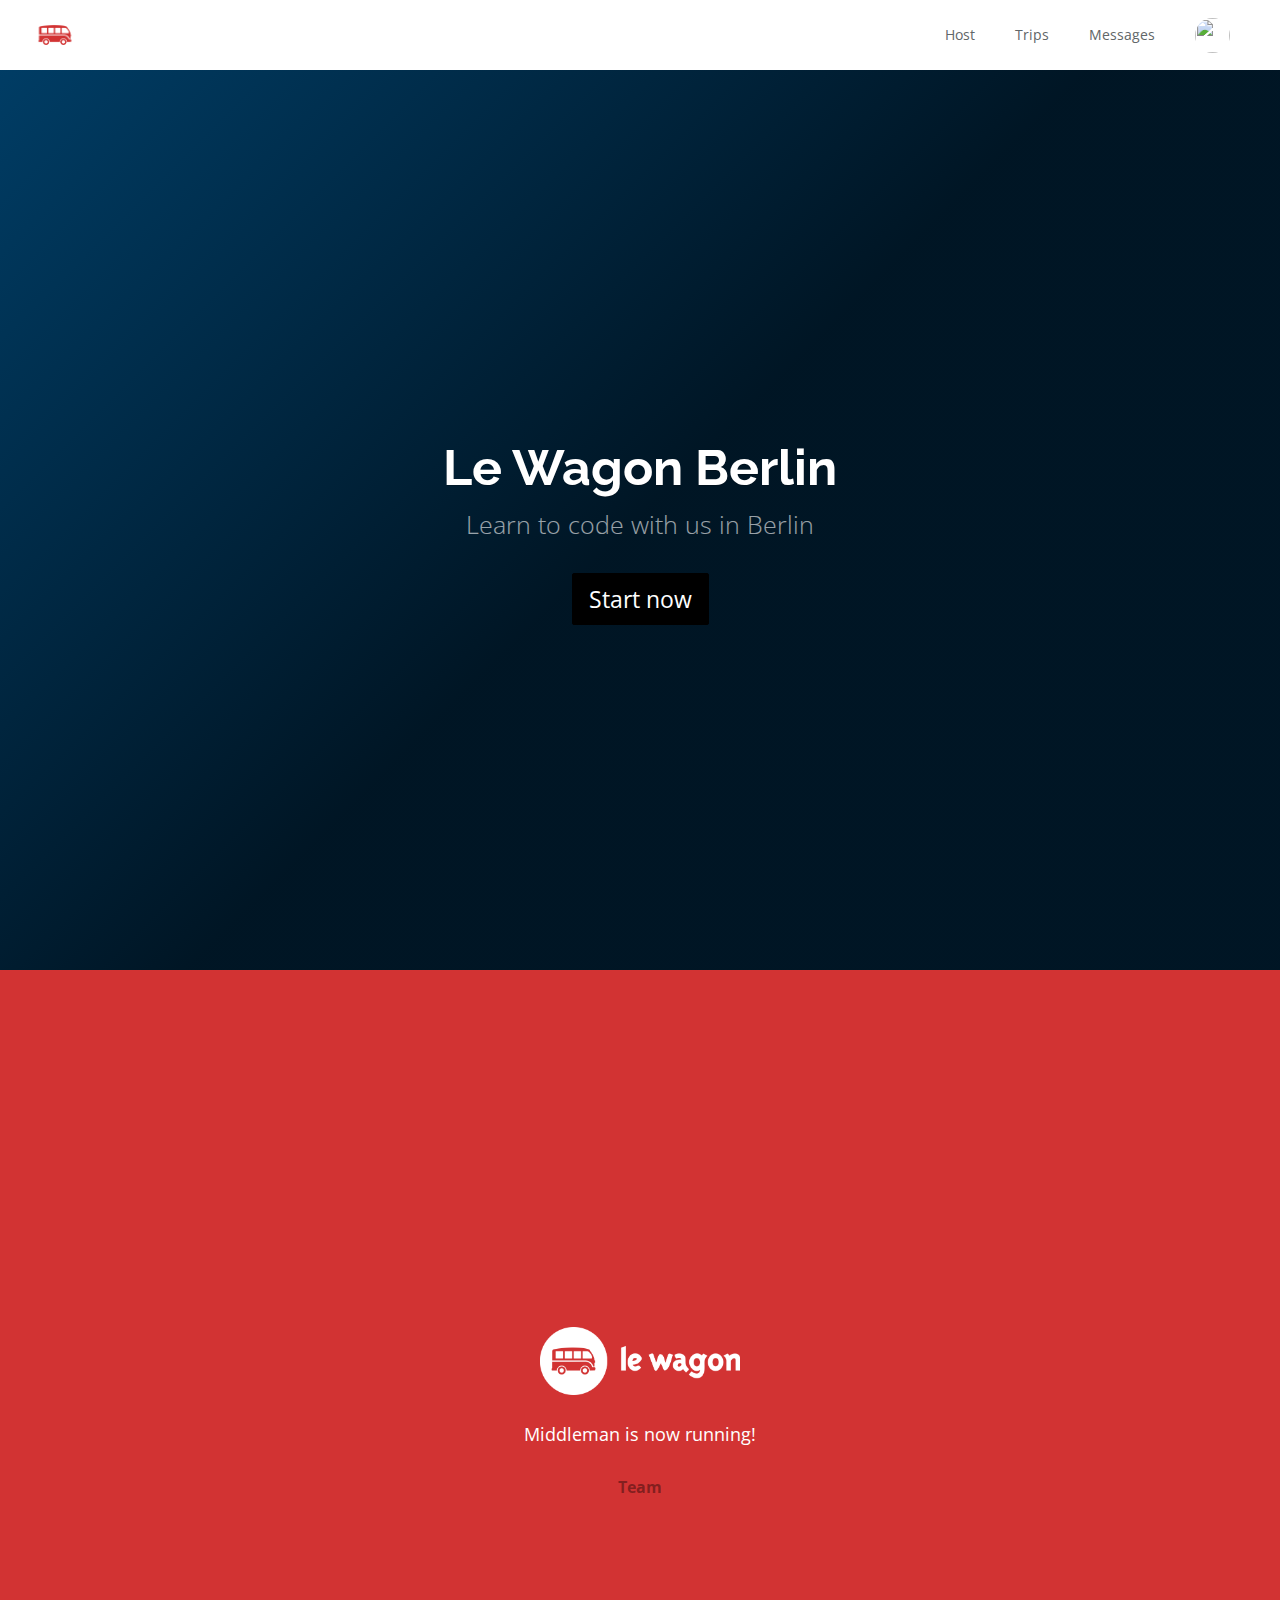
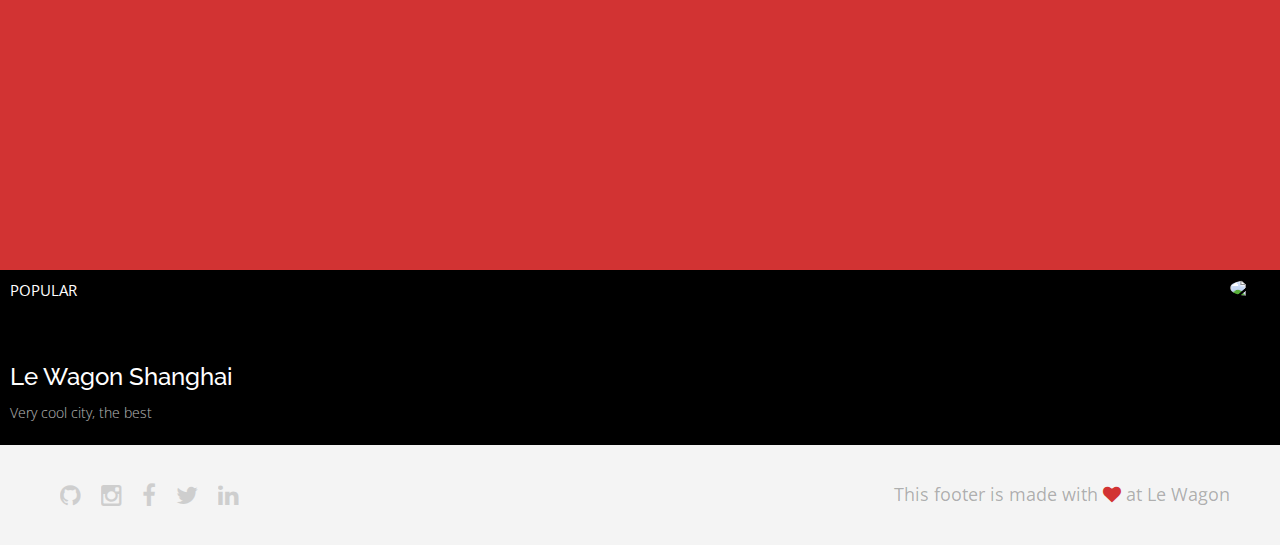
==== commit 070db4b4: "Automated commit at 2018-03-26 07:51:06 UTC by middleman-deploy 2.0.0-alpha" ====
--- a/index.html
+++ b/index.html
@@ -7,7 +7,7 @@
           content="width=device-width, initial-scale=1, shrink-to-fit=no">
     <!-- Use the title from a page's frontmatter if it has one -->
     <title>Le Wagon - Middleman</title>
-    <link href="stylesheets/application-acb8696b.css" rel="stylesheet" />
+    <link href="stylesheets/application-f32c49da.css" rel="stylesheet" />
     <script src="javascripts/application-93de88c9.js"></script>
     <link href="images/favicon-f15af148.png" rel="icon" type="image/png" />
   </head>
@@ -51,6 +51,14 @@
   </div>
 </div>
 
+    <div class="banner" style="background-image: linear-gradient(-225deg, rgba(0,101,168,0.6) 0%, rgba(0,36,61,0.6) 50%), url('https://kitt.lewagon.com/placeholder/cities/berlin');">
+  <div class="banner-content">
+    <h1>Le Wagon Berlin</h1>
+    <p>Learn to code with us in Berlin</p>
+    <a class="btn btn-primary btn-lg">Start now</a>
+  </div>
+</div>
+
     <div id="home">
   <div class="home-content">
     <img src="images/logo-acc9c0ec.png" width="200" alt="Logo" />
@@ -58,22 +66,16 @@
       Middleman is now running!
     </p>
     <p class="about">
-      <a href="about.html">More about this template</a>
       <a href="team.html">Team</a>
     </p>
   </div>
 </div>
 
-<div class="banner" style="background-image: linear-gradient(-225deg, rgba(0,101,168,0.6) 0%, rgba(0,36,61,0.6) 50%), url('https://kitt.lewagon.com/placeholder/cities/berlin');">
-  <div class="banner-content">
-    <h1>Le Wagon Berlin</h1>
-    <p>Learn to code with us in Berlin</p>
-    <a class="btn btn-primary btn-lg">Start now</a>
-  </div>
-</div>
 
 
-<div class="card" style="background-image: linear-gradient(rgba(0,0,0,0.3), rgba(0,0,0,0.2)), url('https://kitt.lewagon.com/placeholder/cities/shanghai');">
+
+
+    <div class="card" style="background-image: linear-gradient(rgba(0,0,0,0.3), rgba(0,0,0,0.2)), url('https://kitt.lewagon.com/placeholder/cities/shanghai');">
   <div class="card-category">Popular</div>
   <div class="card-description">
     <h2>Le Wagon Shanghai</h2>
@@ -82,8 +84,6 @@
   <img class="card-user" src="https://kitt.lewagon.com/placeholder/users/tgenaitay">
   <a class="card-link" href="#" ></a>
 </div>
-
-
 
     <div class="footer">
   <div class="footer-links">
--- a/stylesheets/application-f32c49da.css
+++ b/stylesheets/application-f32c49da.css
@@ -0,0 +1,8 @@
+@import url("https://fonts.googleapis.com/css?family=Open+Sans:400,300,700|Raleway:400,100,300,700,500");@font-face{font-family:"Font Name";src:url(/fonts/FontFile.eot);src:url(/fonts/FontFile.eot?#iefix) format("embedded-opentype"),url(/fonts/FontFile.woff) format("woff"),url(/fonts/FontFile.ttf) format("truetype")}/*!
+ * Bootstrap v3.3.7 (http://getbootstrap.com)
+ * Copyright 2011-2016 Twitter, Inc.
+ * Licensed under MIT (https://github.com/twbs/bootstrap/blob/master/LICENSE)
+ *//*! normalize.css v3.0.3 | MIT License | github.com/necolas/normalize.css */html{font-family:sans-serif;-ms-text-size-adjust:100%;-webkit-text-size-adjust:100%}body{margin:0}article,aside,details,figcaption,figure,footer,header,hgroup,main,menu,nav,section,summary{display:block}audio,canvas,progress,video{display:inline-block;vertical-align:baseline}audio:not([controls]){display:none;height:0}[hidden],template{display:none}a{background-color:transparent}a:active,a:hover{outline:0}abbr[title]{border-bottom:1px dotted}b,strong{font-weight:bold}dfn{font-style:italic}h1{font-size:2em;margin:0.67em 0}mark{background:#ff0;color:#000}small{font-size:80%}sub,sup{font-size:75%;line-height:0;position:relative;vertical-align:baseline}sup{top:-0.5em}sub{bottom:-0.25em}img{border:0}svg:not(:root){overflow:hidden}figure{margin:1em 40px}hr{-webkit-box-sizing:content-box;box-sizing:content-box;height:0}pre{overflow:auto}code,kbd,pre,samp{font-family:monospace, monospace;font-size:1em}button,input,optgroup,select,textarea{color:inherit;font:inherit;margin:0}button{overflow:visible}button,select{text-transform:none}button,html input[type="button"],input[type="reset"],input[type="submit"]{-webkit-appearance:button;cursor:pointer}button[disabled],html input[disabled]{cursor:default}button::-moz-focus-inner,input::-moz-focus-inner{border:0;padding:0}input{line-height:normal}input[type="checkbox"],input[type="radio"]{-webkit-box-sizing:border-box;box-sizing:border-box;padding:0}input[type="number"]::-webkit-inner-spin-button,input[type="number"]::-webkit-outer-spin-button{height:auto}input[type="search"]{-webkit-appearance:textfield;-webkit-box-sizing:content-box;box-sizing:content-box}input[type="search"]::-webkit-search-cancel-button,input[type="search"]::-webkit-search-decoration{-webkit-appearance:none}fieldset{border:1px solid #c0c0c0;margin:0 2px;padding:0.35em 0.625em 0.75em}legend{border:0;padding:0}textarea{overflow:auto}optgroup{font-weight:bold}table{border-collapse:collapse;border-spacing:0}td,th{padding:0}/*! Source: https://github.com/h5bp/html5-boilerplate/blob/master/src/css/main.css */@media print{*,*:before,*:after{background:transparent !important;color:#000 !important;-webkit-box-shadow:none !important;box-shadow:none !important;text-shadow:none !important}a,a:visited{text-decoration:underline}a[href]:after{content:" (" attr(href) ")"}abbr[title]:after{content:" (" attr(title) ")"}a[href^="#"]:after,a[href^="javascript:"]:after{content:""}pre,blockquote{border:1px solid #999;page-break-inside:avoid}thead{display:table-header-group}tr,img{page-break-inside:avoid}img{max-width:100% !important}p,h2,h3{orphans:3;widows:3}h2,h3{page-break-after:avoid}.navbar{display:none}.btn>.caret,.dropup>.btn>.caret{border-top-color:#000 !important}.label{border:1px solid #000}.table{border-collapse:collapse !important}.table td,.table th{background-color:#fff !important}.table-bordered th,.table-bordered td{border:1px solid #ddd !important}}@font-face{font-family:'Glyphicons Halflings';src:url("../assets/bootstrap/glyphicons-halflings-regular-86b6f62b.eot");src:url("../assets/bootstrap/glyphicons-halflings-regular-86b6f62b.eot?#iefix") format("embedded-opentype"),url("../assets/bootstrap/glyphicons-halflings-regular-ca35b697.woff2") format("woff2"),url("../assets/bootstrap/glyphicons-halflings-regular-278e49a8.woff") format("woff"),url("../assets/bootstrap/glyphicons-halflings-regular-44bc1850.ttf") format("truetype"),url("../assets/bootstrap/glyphicons-halflings-regular-de51a849.svg#glyphicons_halflingsregular") format("svg")}.glyphicon{position:relative;top:1px;display:inline-block;font-family:'Glyphicons Halflings';font-style:normal;font-weight:normal;line-height:1;-webkit-font-smoothing:antialiased;-moz-osx-font-smoothing:grayscale}.glyphicon-asterisk:before{content:"\002a"}.glyphicon-plus:before{content:"\002b"}.glyphicon-euro:before,.glyphicon-eur:before{content:"\20ac"}.glyphicon-minus:before{content:"\2212"}.glyphicon-cloud:before{content:"\2601"}.glyphicon-envelope:before{content:"\2709"}.glyphicon-pencil:before{content:"\270f"}.glyphicon-glass:before{content:"\e001"}.glyphicon-music:before{content:"\e002"}.glyphicon-search:before{content:"\e003"}.glyphicon-heart:before{content:"\e005"}.glyphicon-star:before{content:"\e006"}.glyphicon-star-empty:before{content:"\e007"}.glyphicon-user:before{content:"\e008"}.glyphicon-film:before{content:"\e009"}.glyphicon-th-large:before{content:"\e010"}.glyphicon-th:before{content:"\e011"}.glyphicon-th-list:before{content:"\e012"}.glyphicon-ok:before{content:"\e013"}.glyphicon-remove:before{content:"\e014"}.glyphicon-zoom-in:before{content:"\e015"}.glyphicon-zoom-out:before{content:"\e016"}.glyphicon-off:before{content:"\e017"}.glyphicon-signal:before{content:"\e018"}.glyphicon-cog:before{content:"\e019"}.glyphicon-trash:before{content:"\e020"}.glyphicon-home:before{content:"\e021"}.glyphicon-file:before{content:"\e022"}.glyphicon-time:before{content:"\e023"}.glyphicon-road:before{content:"\e024"}.glyphicon-download-alt:before{content:"\e025"}.glyphicon-download:before{content:"\e026"}.glyphicon-upload:before{content:"\e027"}.glyphicon-inbox:before{content:"\e028"}.glyphicon-play-circle:before{content:"\e029"}.glyphicon-repeat:before{content:"\e030"}.glyphicon-refresh:before{content:"\e031"}.glyphicon-list-alt:before{content:"\e032"}.glyphicon-lock:before{content:"\e033"}.glyphicon-flag:before{content:"\e034"}.glyphicon-headphones:before{content:"\e035"}.glyphicon-volume-off:before{content:"\e036"}.glyphicon-volume-down:before{content:"\e037"}.glyphicon-volume-up:before{content:"\e038"}.glyphicon-qrcode:before{content:"\e039"}.glyphicon-barcode:before{content:"\e040"}.glyphicon-tag:before{content:"\e041"}.glyphicon-tags:before{content:"\e042"}.glyphicon-book:before{content:"\e043"}.glyphicon-bookmark:before{content:"\e044"}.glyphicon-print:before{content:"\e045"}.glyphicon-camera:before{content:"\e046"}.glyphicon-font:before{content:"\e047"}.glyphicon-bold:before{content:"\e048"}.glyphicon-italic:before{content:"\e049"}.glyphicon-text-height:before{content:"\e050"}.glyphicon-text-width:before{content:"\e051"}.glyphicon-align-left:before{content:"\e052"}.glyphicon-align-center:before{content:"\e053"}.glyphicon-align-right:before{content:"\e054"}.glyphicon-align-justify:before{content:"\e055"}.glyphicon-list:before{content:"\e056"}.glyphicon-indent-left:before{content:"\e057"}.glyphicon-indent-right:before{content:"\e058"}.glyphicon-facetime-video:before{content:"\e059"}.glyphicon-picture:before{content:"\e060"}.glyphicon-map-marker:before{content:"\e062"}.glyphicon-adjust:before{content:"\e063"}.glyphicon-tint:before{content:"\e064"}.glyphicon-edit:before{content:"\e065"}.glyphicon-share:before{content:"\e066"}.glyphicon-check:before{content:"\e067"}.glyphicon-move:before{content:"\e068"}.glyphicon-step-backward:before{content:"\e069"}.glyphicon-fast-backward:before{content:"\e070"}.glyphicon-backward:before{content:"\e071"}.glyphicon-play:before{content:"\e072"}.glyphicon-pause:before{content:"\e073"}.glyphicon-stop:before{content:"\e074"}.glyphicon-forward:before{content:"\e075"}.glyphicon-fast-forward:before{content:"\e076"}.glyphicon-step-forward:before{content:"\e077"}.glyphicon-eject:before{content:"\e078"}.glyphicon-chevron-left:before{content:"\e079"}.glyphicon-chevron-right:before{content:"\e080"}.glyphicon-plus-sign:before{content:"\e081"}.glyphicon-minus-sign:before{content:"\e082"}.glyphicon-remove-sign:before{content:"\e083"}.glyphicon-ok-sign:before{content:"\e084"}.glyphicon-question-sign:before{content:"\e085"}.glyphicon-info-sign:before{content:"\e086"}.glyphicon-screenshot:before{content:"\e087"}.glyphicon-remove-circle:before{content:"\e088"}.glyphicon-ok-circle:before{content:"\e089"}.glyphicon-ban-circle:before{content:"\e090"}.glyphicon-arrow-left:before{content:"\e091"}.glyphicon-arrow-right:before{content:"\e092"}.glyphicon-arrow-up:before{content:"\e093"}.glyphicon-arrow-down:before{content:"\e094"}.glyphicon-share-alt:before{content:"\e095"}.glyphicon-resize-full:before{content:"\e096"}.glyphicon-resize-small:before{content:"\e097"}.glyphicon-exclamation-sign:before{content:"\e101"}.glyphicon-gift:before{content:"\e102"}.glyphicon-leaf:before{content:"\e103"}.glyphicon-fire:before{content:"\e104"}.glyphicon-eye-open:before{content:"\e105"}.glyphicon-eye-close:before{content:"\e106"}.glyphicon-warning-sign:before{content:"\e107"}.glyphicon-plane:before{content:"\e108"}.glyphicon-calendar:before{content:"\e109"}.glyphicon-random:before{content:"\e110"}.glyphicon-comment:before{content:"\e111"}.glyphicon-magnet:before{content:"\e112"}.glyphicon-chevron-up:before{content:"\e113"}.glyphicon-chevron-down:before{content:"\e114"}.glyphicon-retweet:before{content:"\e115"}.glyphicon-shopping-cart:before{content:"\e116"}.glyphicon-folder-close:before{content:"\e117"}.glyphicon-folder-open:before{content:"\e118"}.glyphicon-resize-vertical:before{content:"\e119"}.glyphicon-resize-horizontal:before{content:"\e120"}.glyphicon-hdd:before{content:"\e121"}.glyphicon-bullhorn:before{content:"\e122"}.glyphicon-bell:before{content:"\e123"}.glyphicon-certificate:before{content:"\e124"}.glyphicon-thumbs-up:before{content:"\e125"}.glyphicon-thumbs-down:before{content:"\e126"}.glyphicon-hand-right:before{content:"\e127"}.glyphicon-hand-left:before{content:"\e128"}.glyphicon-hand-up:before{content:"\e129"}.glyphicon-hand-down:before{content:"\e130"}.glyphicon-circle-arrow-right:before{content:"\e131"}.glyphicon-circle-arrow-left:before{content:"\e132"}.glyphicon-circle-arrow-up:before{content:"\e133"}.glyphicon-circle-arrow-down:before{content:"\e134"}.glyphicon-globe:before{content:"\e135"}.glyphicon-wrench:before{content:"\e136"}.glyphicon-tasks:before{content:"\e137"}.glyphicon-filter:before{content:"\e138"}.glyphicon-briefcase:before{content:"\e139"}.glyphicon-fullscreen:before{content:"\e140"}.glyphicon-dashboard:before{content:"\e141"}.glyphicon-paperclip:before{content:"\e142"}.glyphicon-heart-empty:before{content:"\e143"}.glyphicon-link:before{content:"\e144"}.glyphicon-phone:before{content:"\e145"}.glyphicon-pushpin:before{content:"\e146"}.glyphicon-usd:before{content:"\e148"}.glyphicon-gbp:before{content:"\e149"}.glyphicon-sort:before{content:"\e150"}.glyphicon-sort-by-alphabet:before{content:"\e151"}.glyphicon-sort-by-alphabet-alt:before{content:"\e152"}.glyphicon-sort-by-order:before{content:"\e153"}.glyphicon-sort-by-order-alt:before{content:"\e154"}.glyphicon-sort-by-attributes:before{content:"\e155"}.glyphicon-sort-by-attributes-alt:before{content:"\e156"}.glyphicon-unchecked:before{content:"\e157"}.glyphicon-expand:before{content:"\e158"}.glyphicon-collapse-down:before{content:"\e159"}.glyphicon-collapse-up:before{content:"\e160"}.glyphicon-log-in:before{content:"\e161"}.glyphicon-flash:before{content:"\e162"}.glyphicon-log-out:before{content:"\e163"}.glyphicon-new-window:before{content:"\e164"}.glyphicon-record:before{content:"\e165"}.glyphicon-save:before{content:"\e166"}.glyphicon-open:before{content:"\e167"}.glyphicon-saved:before{content:"\e168"}.glyphicon-import:before{content:"\e169"}.glyphicon-export:before{content:"\e170"}.glyphicon-send:before{content:"\e171"}.glyphicon-floppy-disk:before{content:"\e172"}.glyphicon-floppy-saved:before{content:"\e173"}.glyphicon-floppy-remove:before{content:"\e174"}.glyphicon-floppy-save:before{content:"\e175"}.glyphicon-floppy-open:before{content:"\e176"}.glyphicon-credit-card:before{content:"\e177"}.glyphicon-transfer:before{content:"\e178"}.glyphicon-cutlery:before{content:"\e179"}.glyphicon-header:before{content:"\e180"}.glyphicon-compressed:before{content:"\e181"}.glyphicon-earphone:before{content:"\e182"}.glyphicon-phone-alt:before{content:"\e183"}.glyphicon-tower:before{content:"\e184"}.glyphicon-stats:before{content:"\e185"}.glyphicon-sd-video:before{content:"\e186"}.glyphicon-hd-video:before{content:"\e187"}.glyphicon-subtitles:before{content:"\e188"}.glyphicon-sound-stereo:before{content:"\e189"}.glyphicon-sound-dolby:before{content:"\e190"}.glyphicon-sound-5-1:before{content:"\e191"}.glyphicon-sound-6-1:before{content:"\e192"}.glyphicon-sound-7-1:before{content:"\e193"}.glyphicon-copyright-mark:before{content:"\e194"}.glyphicon-registration-mark:before{content:"\e195"}.glyphicon-cloud-download:before{content:"\e197"}.glyphicon-cloud-upload:before{content:"\e198"}.glyphicon-tree-conifer:before{content:"\e199"}.glyphicon-tree-deciduous:before{content:"\e200"}.glyphicon-cd:before{content:"\e201"}.glyphicon-save-file:before{content:"\e202"}.glyphicon-open-file:before{content:"\e203"}.glyphicon-level-up:before{content:"\e204"}.glyphicon-copy:before{content:"\e205"}.glyphicon-paste:before{content:"\e206"}.glyphicon-alert:before{content:"\e209"}.glyphicon-equalizer:before{content:"\e210"}.glyphicon-king:before{content:"\e211"}.glyphicon-queen:before{content:"\e212"}.glyphicon-pawn:before{content:"\e213"}.glyphicon-bishop:before{content:"\e214"}.glyphicon-knight:before{content:"\e215"}.glyphicon-baby-formula:before{content:"\e216"}.glyphicon-tent:before{content:"\26fa"}.glyphicon-blackboard:before{content:"\e218"}.glyphicon-bed:before{content:"\e219"}.glyphicon-apple:before{content:"\f8ff"}.glyphicon-erase:before{content:"\e221"}.glyphicon-hourglass:before{content:"\231b"}.glyphicon-lamp:before{content:"\e223"}.glyphicon-duplicate:before{content:"\e224"}.glyphicon-piggy-bank:before{content:"\e225"}.glyphicon-scissors:before{content:"\e226"}.glyphicon-bitcoin:before{content:"\e227"}.glyphicon-btc:before{content:"\e227"}.glyphicon-xbt:before{content:"\e227"}.glyphicon-yen:before{content:"\00a5"}.glyphicon-jpy:before{content:"\00a5"}.glyphicon-ruble:before{content:"\20bd"}.glyphicon-rub:before{content:"\20bd"}.glyphicon-scale:before{content:"\e230"}.glyphicon-ice-lolly:before{content:"\e231"}.glyphicon-ice-lolly-tasted:before{content:"\e232"}.glyphicon-education:before{content:"\e233"}.glyphicon-option-horizontal:before{content:"\e234"}.glyphicon-option-vertical:before{content:"\e235"}.glyphicon-menu-hamburger:before{content:"\e236"}.glyphicon-modal-window:before{content:"\e237"}.glyphicon-oil:before{content:"\e238"}.glyphicon-grain:before{content:"\e239"}.glyphicon-sunglasses:before{content:"\e240"}.glyphicon-text-size:before{content:"\e241"}.glyphicon-text-color:before{content:"\e242"}.glyphicon-text-background:before{content:"\e243"}.glyphicon-object-align-top:before{content:"\e244"}.glyphicon-object-align-bottom:before{content:"\e245"}.glyphicon-object-align-horizontal:before{content:"\e246"}.glyphicon-object-align-left:before{content:"\e247"}.glyphicon-object-align-vertical:before{content:"\e248"}.glyphicon-object-align-right:before{content:"\e249"}.glyphicon-triangle-right:before{content:"\e250"}.glyphicon-triangle-left:before{content:"\e251"}.glyphicon-triangle-bottom:before{content:"\e252"}.glyphicon-triangle-top:before{content:"\e253"}.glyphicon-console:before{content:"\e254"}.glyphicon-superscript:before{content:"\e255"}.glyphicon-subscript:before{content:"\e256"}.glyphicon-menu-left:before{content:"\e257"}.glyphicon-menu-right:before{content:"\e258"}.glyphicon-menu-down:before{content:"\e259"}.glyphicon-menu-up:before{content:"\e260"}*{-webkit-box-sizing:border-box;box-sizing:border-box}*:before,*:after{-webkit-box-sizing:border-box;box-sizing:border-box}html{font-size:10px;-webkit-tap-highlight-color:transparent}body{font-family:"Open Sans", "Helvetica", "sans-serif";font-size:18px;line-height:1.42857143;color:#333333;background-color:#000000}input,button,select,textarea{font-family:inherit;font-size:inherit;line-height:inherit}a{color:#000000;text-decoration:none}a:hover,a:focus{color:black;text-decoration:underline}a:focus{outline:5px auto -webkit-focus-ring-color;outline-offset:-2px}figure{margin:0}img{vertical-align:middle}.img-responsive{display:block;max-width:100%;height:auto}.img-rounded{border-radius:2px}.img-thumbnail{padding:4px;line-height:1.42857143;background-color:#000000;border:1px solid #ddd;border-radius:2px;-webkit-transition:all 0.2s ease-in-out;transition:all 0.2s ease-in-out;display:inline-block;max-width:100%;height:auto}.img-circle{border-radius:50%}hr{margin-top:25px;margin-bottom:25px;border:0;border-top:1px solid #eeeeee}.sr-only{position:absolute;width:1px;height:1px;margin:-1px;padding:0;overflow:hidden;clip:rect(0, 0, 0, 0);border:0}.sr-only-focusable:active,.sr-only-focusable:focus{position:static;width:auto;height:auto;margin:0;overflow:visible;clip:auto}[role="button"]{cursor:pointer}h1,h2,h3,h4,h5,h6,.h1,.h2,.h3,.h4,.h5,.h6{font-family:"Raleway", "Helvetica", "sans-serif";font-weight:500;line-height:1.1;color:inherit}h1 small,h1 .small,h2 small,h2 .small,h3 small,h3 .small,h4 small,h4 .small,h5 small,h5 .small,h6 small,h6 .small,.h1 small,.h1 .small,.h2 small,.h2 .small,.h3 small,.h3 .small,.h4 small,.h4 .small,.h5 small,.h5 .small,.h6 small,.h6 .small{font-weight:normal;line-height:1;color:#777777}h1,.h1,h2,.h2,h3,.h3{margin-top:25px;margin-bottom:12.5px}h1 small,h1 .small,.h1 small,.h1 .small,h2 small,h2 .small,.h2 small,.h2 .small,h3 small,h3 .small,.h3 small,.h3 .small{font-size:65%}h4,.h4,h5,.h5,h6,.h6{margin-top:12.5px;margin-bottom:12.5px}h4 small,h4 .small,.h4 small,.h4 .small,h5 small,h5 .small,.h5 small,.h5 .small,h6 small,h6 .small,.h6 small,.h6 .small{font-size:75%}h1,.h1{font-size:46px}h2,.h2{font-size:38px}h3,.h3{font-size:31px}h4,.h4{font-size:23px}h5,.h5{font-size:18px}h6,.h6{font-size:16px}p{margin:0 0 12.5px}.lead{margin-bottom:25px;font-size:20px;font-weight:300;line-height:1.4}@media (min-width: 768px){.lead{font-size:27px}}small,.small{font-size:88%}mark,.mark{background-color:#fcf8e3;padding:.2em}.text-left{text-align:left}.text-right{text-align:right}.text-center{text-align:center}.text-justify{text-align:justify}.text-nowrap{white-space:nowrap}.text-lowercase{text-transform:lowercase}.text-uppercase,.initialism{text-transform:uppercase}.text-capitalize{text-transform:capitalize}.text-muted{color:#777777}.text-primary{color:#000000}a.text-primary:hover,a.text-primary:focus{color:black}.text-success{color:#3c763d}a.text-success:hover,a.text-success:focus{color:#2b542c}.text-info{color:#31708f}a.text-info:hover,a.text-info:focus{color:#245269}.text-warning{color:#8a6d3b}a.text-warning:hover,a.text-warning:focus{color:#66512c}.text-danger{color:#a94442}a.text-danger:hover,a.text-danger:focus{color:#843534}.bg-primary{color:#fff}.bg-primary{background-color:#000000}a.bg-primary:hover,a.bg-primary:focus{background-color:black}.bg-success{background-color:#dff0d8}a.bg-success:hover,a.bg-success:focus{background-color:#c1e2b3}.bg-info{background-color:#d9edf7}a.bg-info:hover,a.bg-info:focus{background-color:#afd9ee}.bg-warning{background-color:#fcf8e3}a.bg-warning:hover,a.bg-warning:focus{background-color:#f7ecb5}.bg-danger{background-color:#f2dede}a.bg-danger:hover,a.bg-danger:focus{background-color:#e4b9b9}.page-header{padding-bottom:11.5px;margin:50px 0 25px;border-bottom:1px solid #eeeeee}ul,ol{margin-top:0;margin-bottom:12.5px}ul ul,ul ol,ol ul,ol ol{margin-bottom:0}.list-unstyled{padding-left:0;list-style:none}.list-inline{padding-left:0;list-style:none;margin-left:-5px}.list-inline>li{display:inline-block;padding-left:5px;padding-right:5px}dl{margin-top:0;margin-bottom:25px}dt,dd{line-height:1.42857143}dt{font-weight:bold}dd{margin-left:0}.dl-horizontal dd:before,.dl-horizontal dd:after{content:" ";display:table}.dl-horizontal dd:after{clear:both}@media (min-width: 768px){.dl-horizontal dt{float:left;width:160px;clear:left;text-align:right;overflow:hidden;text-overflow:ellipsis;white-space:nowrap}.dl-horizontal dd{margin-left:180px}}abbr[title],abbr[data-original-title]{cursor:help;border-bottom:1px dotted #777777}.initialism{font-size:90%}blockquote{padding:12.5px 25px;margin:0 0 25px;font-size:22.5px;border-left:5px solid #eeeeee}blockquote p:last-child,blockquote ul:last-child,blockquote ol:last-child{margin-bottom:0}blockquote footer,blockquote small,blockquote .small{display:block;font-size:80%;line-height:1.42857143;color:#777777}blockquote footer:before,blockquote small:before,blockquote .small:before{content:'\2014 \00A0'}.blockquote-reverse,blockquote.pull-right{padding-right:15px;padding-left:0;border-right:5px solid #eeeeee;border-left:0;text-align:right}.blockquote-reverse footer:before,.blockquote-reverse small:before,.blockquote-reverse .small:before,blockquote.pull-right footer:before,blockquote.pull-right small:before,blockquote.pull-right .small:before{content:''}.blockquote-reverse footer:after,.blockquote-reverse small:after,.blockquote-reverse .small:after,blockquote.pull-right footer:after,blockquote.pull-right small:after,blockquote.pull-right .small:after{content:'\00A0 \2014'}address{margin-bottom:25px;font-style:normal;line-height:1.42857143}code,kbd,pre,samp{font-family:Menlo, Monaco, Consolas, "Courier New", monospace}code{padding:2px 4px;font-size:90%;color:#c7254e;background-color:#f9f2f4;border-radius:2px}kbd{padding:2px 4px;font-size:90%;color:#fff;background-color:#333;border-radius:2px;-webkit-box-shadow:inset 0 -1px 0 rgba(0,0,0,0.25);box-shadow:inset 0 -1px 0 rgba(0,0,0,0.25)}kbd kbd{padding:0;font-size:100%;font-weight:bold;-webkit-box-shadow:none;box-shadow:none}pre{display:block;padding:12px;margin:0 0 12.5px;font-size:17px;line-height:1.42857143;word-break:break-all;word-wrap:break-word;color:#333333;background-color:#f5f5f5;border:1px solid #ccc;border-radius:2px}pre code{padding:0;font-size:inherit;color:inherit;white-space:pre-wrap;background-color:transparent;border-radius:0}.pre-scrollable{max-height:340px;overflow-y:scroll}.container{margin-right:auto;margin-left:auto;padding-left:15px;padding-right:15px}.container:before,.container:after{content:" ";display:table}.container:after{clear:both}@media (min-width: 768px){.container{width:750px}}@media (min-width: 992px){.container{width:970px}}@media (min-width: 1200px){.container{width:1170px}}.container-fluid{margin-right:auto;margin-left:auto;padding-left:15px;padding-right:15px}.container-fluid:before,.container-fluid:after{content:" ";display:table}.container-fluid:after{clear:both}.row{margin-left:-15px;margin-right:-15px}.row:before,.row:after{content:" ";display:table}.row:after{clear:both}.col-xs-1,.col-sm-1,.col-md-1,.col-lg-1,.col-xs-2,.col-sm-2,.col-md-2,.col-lg-2,.col-xs-3,.col-sm-3,.col-md-3,.col-lg-3,.col-xs-4,.col-sm-4,.col-md-4,.col-lg-4,.col-xs-5,.col-sm-5,.col-md-5,.col-lg-5,.col-xs-6,.col-sm-6,.col-md-6,.col-lg-6,.col-xs-7,.col-sm-7,.col-md-7,.col-lg-7,.col-xs-8,.col-sm-8,.col-md-8,.col-lg-8,.col-xs-9,.col-sm-9,.col-md-9,.col-lg-9,.col-xs-10,.col-sm-10,.col-md-10,.col-lg-10,.col-xs-11,.col-sm-11,.col-md-11,.col-lg-11,.col-xs-12,.col-sm-12,.col-md-12,.col-lg-12{position:relative;min-height:1px;padding-left:15px;padding-right:15px}.col-xs-1,.col-xs-2,.col-xs-3,.col-xs-4,.col-xs-5,.col-xs-6,.col-xs-7,.col-xs-8,.col-xs-9,.col-xs-10,.col-xs-11,.col-xs-12{float:left}.col-xs-1{width:8.33333333%}.col-xs-2{width:16.66666667%}.col-xs-3{width:25%}.col-xs-4{width:33.33333333%}.col-xs-5{width:41.66666667%}.col-xs-6{width:50%}.col-xs-7{width:58.33333333%}.col-xs-8{width:66.66666667%}.col-xs-9{width:75%}.col-xs-10{width:83.33333333%}.col-xs-11{width:91.66666667%}.col-xs-12{width:100%}.col-xs-pull-0{right:auto}.col-xs-pull-1{right:8.33333333%}.col-xs-pull-2{right:16.66666667%}.col-xs-pull-3{right:25%}.col-xs-pull-4{right:33.33333333%}.col-xs-pull-5{right:41.66666667%}.col-xs-pull-6{right:50%}.col-xs-pull-7{right:58.33333333%}.col-xs-pull-8{right:66.66666667%}.col-xs-pull-9{right:75%}.col-xs-pull-10{right:83.33333333%}.col-xs-pull-11{right:91.66666667%}.col-xs-pull-12{right:100%}.col-xs-push-0{left:auto}.col-xs-push-1{left:8.33333333%}.col-xs-push-2{left:16.66666667%}.col-xs-push-3{left:25%}.col-xs-push-4{left:33.33333333%}.col-xs-push-5{left:41.66666667%}.col-xs-push-6{left:50%}.col-xs-push-7{left:58.33333333%}.col-xs-push-8{left:66.66666667%}.col-xs-push-9{left:75%}.col-xs-push-10{left:83.33333333%}.col-xs-push-11{left:91.66666667%}.col-xs-push-12{left:100%}.col-xs-offset-0{margin-left:0%}.col-xs-offset-1{margin-left:8.33333333%}.col-xs-offset-2{margin-left:16.66666667%}.col-xs-offset-3{margin-left:25%}.col-xs-offset-4{margin-left:33.33333333%}.col-xs-offset-5{margin-left:41.66666667%}.col-xs-offset-6{margin-left:50%}.col-xs-offset-7{margin-left:58.33333333%}.col-xs-offset-8{margin-left:66.66666667%}.col-xs-offset-9{margin-left:75%}.col-xs-offset-10{margin-left:83.33333333%}.col-xs-offset-11{margin-left:91.66666667%}.col-xs-offset-12{margin-left:100%}@media (min-width: 768px){.col-sm-1,.col-sm-2,.col-sm-3,.col-sm-4,.col-sm-5,.col-sm-6,.col-sm-7,.col-sm-8,.col-sm-9,.col-sm-10,.col-sm-11,.col-sm-12{float:left}.col-sm-1{width:8.33333333%}.col-sm-2{width:16.66666667%}.col-sm-3{width:25%}.col-sm-4{width:33.33333333%}.col-sm-5{width:41.66666667%}.col-sm-6{width:50%}.col-sm-7{width:58.33333333%}.col-sm-8{width:66.66666667%}.col-sm-9{width:75%}.col-sm-10{width:83.33333333%}.col-sm-11{width:91.66666667%}.col-sm-12{width:100%}.col-sm-pull-0{right:auto}.col-sm-pull-1{right:8.33333333%}.col-sm-pull-2{right:16.66666667%}.col-sm-pull-3{right:25%}.col-sm-pull-4{right:33.33333333%}.col-sm-pull-5{right:41.66666667%}.col-sm-pull-6{right:50%}.col-sm-pull-7{right:58.33333333%}.col-sm-pull-8{right:66.66666667%}.col-sm-pull-9{right:75%}.col-sm-pull-10{right:83.33333333%}.col-sm-pull-11{right:91.66666667%}.col-sm-pull-12{right:100%}.col-sm-push-0{left:auto}.col-sm-push-1{left:8.33333333%}.col-sm-push-2{left:16.66666667%}.col-sm-push-3{left:25%}.col-sm-push-4{left:33.33333333%}.col-sm-push-5{left:41.66666667%}.col-sm-push-6{left:50%}.col-sm-push-7{left:58.33333333%}.col-sm-push-8{left:66.66666667%}.col-sm-push-9{left:75%}.col-sm-push-10{left:83.33333333%}.col-sm-push-11{left:91.66666667%}.col-sm-push-12{left:100%}.col-sm-offset-0{margin-left:0%}.col-sm-offset-1{margin-left:8.33333333%}.col-sm-offset-2{margin-left:16.66666667%}.col-sm-offset-3{margin-left:25%}.col-sm-offset-4{margin-left:33.33333333%}.col-sm-offset-5{margin-left:41.66666667%}.col-sm-offset-6{margin-left:50%}.col-sm-offset-7{margin-left:58.33333333%}.col-sm-offset-8{margin-left:66.66666667%}.col-sm-offset-9{margin-left:75%}.col-sm-offset-10{margin-left:83.33333333%}.col-sm-offset-11{margin-left:91.66666667%}.col-sm-offset-12{margin-left:100%}}@media (min-width: 992px){.col-md-1,.col-md-2,.col-md-3,.col-md-4,.col-md-5,.col-md-6,.col-md-7,.col-md-8,.col-md-9,.col-md-10,.col-md-11,.col-md-12{float:left}.col-md-1{width:8.33333333%}.col-md-2{width:16.66666667%}.col-md-3{width:25%}.col-md-4{width:33.33333333%}.col-md-5{width:41.66666667%}.col-md-6{width:50%}.col-md-7{width:58.33333333%}.col-md-8{width:66.66666667%}.col-md-9{width:75%}.col-md-10{width:83.33333333%}.col-md-11{width:91.66666667%}.col-md-12{width:100%}.col-md-pull-0{right:auto}.col-md-pull-1{right:8.33333333%}.col-md-pull-2{right:16.66666667%}.col-md-pull-3{right:25%}.col-md-pull-4{right:33.33333333%}.col-md-pull-5{right:41.66666667%}.col-md-pull-6{right:50%}.col-md-pull-7{right:58.33333333%}.col-md-pull-8{right:66.66666667%}.col-md-pull-9{right:75%}.col-md-pull-10{right:83.33333333%}.col-md-pull-11{right:91.66666667%}.col-md-pull-12{right:100%}.col-md-push-0{left:auto}.col-md-push-1{left:8.33333333%}.col-md-push-2{left:16.66666667%}.col-md-push-3{left:25%}.col-md-push-4{left:33.33333333%}.col-md-push-5{left:41.66666667%}.col-md-push-6{left:50%}.col-md-push-7{left:58.33333333%}.col-md-push-8{left:66.66666667%}.col-md-push-9{left:75%}.col-md-push-10{left:83.33333333%}.col-md-push-11{left:91.66666667%}.col-md-push-12{left:100%}.col-md-offset-0{margin-left:0%}.col-md-offset-1{margin-left:8.33333333%}.col-md-offset-2{margin-left:16.66666667%}.col-md-offset-3{margin-left:25%}.col-md-offset-4{margin-left:33.33333333%}.col-md-offset-5{margin-left:41.66666667%}.col-md-offset-6{margin-left:50%}.col-md-offset-7{margin-left:58.33333333%}.col-md-offset-8{margin-left:66.66666667%}.col-md-offset-9{margin-left:75%}.col-md-offset-10{margin-left:83.33333333%}.col-md-offset-11{margin-left:91.66666667%}.col-md-offset-12{margin-left:100%}}@media (min-width: 1200px){.col-lg-1,.col-lg-2,.col-lg-3,.col-lg-4,.col-lg-5,.col-lg-6,.col-lg-7,.col-lg-8,.col-lg-9,.col-lg-10,.col-lg-11,.col-lg-12{float:left}.col-lg-1{width:8.33333333%}.col-lg-2{width:16.66666667%}.col-lg-3{width:25%}.col-lg-4{width:33.33333333%}.col-lg-5{width:41.66666667%}.col-lg-6{width:50%}.col-lg-7{width:58.33333333%}.col-lg-8{width:66.66666667%}.col-lg-9{width:75%}.col-lg-10{width:83.33333333%}.col-lg-11{width:91.66666667%}.col-lg-12{width:100%}.col-lg-pull-0{right:auto}.col-lg-pull-1{right:8.33333333%}.col-lg-pull-2{right:16.66666667%}.col-lg-pull-3{right:25%}.col-lg-pull-4{right:33.33333333%}.col-lg-pull-5{right:41.66666667%}.col-lg-pull-6{right:50%}.col-lg-pull-7{right:58.33333333%}.col-lg-pull-8{right:66.66666667%}.col-lg-pull-9{right:75%}.col-lg-pull-10{right:83.33333333%}.col-lg-pull-11{right:91.66666667%}.col-lg-pull-12{right:100%}.col-lg-push-0{left:auto}.col-lg-push-1{left:8.33333333%}.col-lg-push-2{left:16.66666667%}.col-lg-push-3{left:25%}.col-lg-push-4{left:33.33333333%}.col-lg-push-5{left:41.66666667%}.col-lg-push-6{left:50%}.col-lg-push-7{left:58.33333333%}.col-lg-push-8{left:66.66666667%}.col-lg-push-9{left:75%}.col-lg-push-10{left:83.33333333%}.col-lg-push-11{left:91.66666667%}.col-lg-push-12{left:100%}.col-lg-offset-0{margin-left:0%}.col-lg-offset-1{margin-left:8.33333333%}.col-lg-offset-2{margin-left:16.66666667%}.col-lg-offset-3{margin-left:25%}.col-lg-offset-4{margin-left:33.33333333%}.col-lg-offset-5{margin-left:41.66666667%}.col-lg-offset-6{margin-left:50%}.col-lg-offset-7{margin-left:58.33333333%}.col-lg-offset-8{margin-left:66.66666667%}.col-lg-offset-9{margin-left:75%}.col-lg-offset-10{margin-left:83.33333333%}.col-lg-offset-11{margin-left:91.66666667%}.col-lg-offset-12{margin-left:100%}}table{background-color:transparent}caption{padding-top:8px;padding-bottom:8px;color:#777777;text-align:left}th{text-align:left}.table{width:100%;max-width:100%;margin-bottom:25px}.table>thead>tr>th,.table>thead>tr>td,.table>tbody>tr>th,.table>tbody>tr>td,.table>tfoot>tr>th,.table>tfoot>tr>td{padding:8px;line-height:1.42857143;vertical-align:top;border-top:1px solid #ddd}.table>thead>tr>th{vertical-align:bottom;border-bottom:2px solid #ddd}.table>caption+thead>tr:first-child>th,.table>caption+thead>tr:first-child>td,.table>colgroup+thead>tr:first-child>th,.table>colgroup+thead>tr:first-child>td,.table>thead:first-child>tr:first-child>th,.table>thead:first-child>tr:first-child>td{border-top:0}.table>tbody+tbody{border-top:2px solid #ddd}.table .table{background-color:#000000}.table-condensed>thead>tr>th,.table-condensed>thead>tr>td,.table-condensed>tbody>tr>th,.table-condensed>tbody>tr>td,.table-condensed>tfoot>tr>th,.table-condensed>tfoot>tr>td{padding:5px}.table-bordered{border:1px solid #ddd}.table-bordered>thead>tr>th,.table-bordered>thead>tr>td,.table-bordered>tbody>tr>th,.table-bordered>tbody>tr>td,.table-bordered>tfoot>tr>th,.table-bordered>tfoot>tr>td{border:1px solid #ddd}.table-bordered>thead>tr>th,.table-bordered>thead>tr>td{border-bottom-width:2px}.table-striped>tbody>tr:nth-of-type(odd){background-color:#f9f9f9}.table-hover>tbody>tr:hover{background-color:#f5f5f5}table col[class*="col-"]{position:static;float:none;display:table-column}table td[class*="col-"],table th[class*="col-"]{position:static;float:none;display:table-cell}.table>thead>tr>td.active,.table>thead>tr>th.active,.table>thead>tr.active>td,.table>thead>tr.active>th,.table>tbody>tr>td.active,.table>tbody>tr>th.active,.table>tbody>tr.active>td,.table>tbody>tr.active>th,.table>tfoot>tr>td.active,.table>tfoot>tr>th.active,.table>tfoot>tr.active>td,.table>tfoot>tr.active>th{background-color:#f5f5f5}.table-hover>tbody>tr>td.active:hover,.table-hover>tbody>tr>th.active:hover,.table-hover>tbody>tr.active:hover>td,.table-hover>tbody>tr:hover>.active,.table-hover>tbody>tr.active:hover>th{background-color:#e8e8e8}.table>thead>tr>td.success,.table>thead>tr>th.success,.table>thead>tr.success>td,.table>thead>tr.success>th,.table>tbody>tr>td.success,.table>tbody>tr>th.success,.table>tbody>tr.success>td,.table>tbody>tr.success>th,.table>tfoot>tr>td.success,.table>tfoot>tr>th.success,.table>tfoot>tr.success>td,.table>tfoot>tr.success>th{background-color:#dff0d8}.table-hover>tbody>tr>td.success:hover,.table-hover>tbody>tr>th.success:hover,.table-hover>tbody>tr.success:hover>td,.table-hover>tbody>tr:hover>.success,.table-hover>tbody>tr.success:hover>th{background-color:#d0e9c6}.table>thead>tr>td.info,.table>thead>tr>th.info,.table>thead>tr.info>td,.table>thead>tr.info>th,.table>tbody>tr>td.info,.table>tbody>tr>th.info,.table>tbody>tr.info>td,.table>tbody>tr.info>th,.table>tfoot>tr>td.info,.table>tfoot>tr>th.info,.table>tfoot>tr.info>td,.table>tfoot>tr.info>th{background-color:#d9edf7}.table-hover>tbody>tr>td.info:hover,.table-hover>tbody>tr>th.info:hover,.table-hover>tbody>tr.info:hover>td,.table-hover>tbody>tr:hover>.info,.table-hover>tbody>tr.info:hover>th{background-color:#c4e3f3}.table>thead>tr>td.warning,.table>thead>tr>th.warning,.table>thead>tr.warning>td,.table>thead>tr.warning>th,.table>tbody>tr>td.warning,.table>tbody>tr>th.warning,.table>tbody>tr.warning>td,.table>tbody>tr.warning>th,.table>tfoot>tr>td.warning,.table>tfoot>tr>th.warning,.table>tfoot>tr.warning>td,.table>tfoot>tr.warning>th{background-color:#fcf8e3}.table-hover>tbody>tr>td.warning:hover,.table-hover>tbody>tr>th.warning:hover,.table-hover>tbody>tr.warning:hover>td,.table-hover>tbody>tr:hover>.warning,.table-hover>tbody>tr.warning:hover>th{background-color:#faf2cc}.table>thead>tr>td.danger,.table>thead>tr>th.danger,.table>thead>tr.danger>td,.table>thead>tr.danger>th,.table>tbody>tr>td.danger,.table>tbody>tr>th.danger,.table>tbody>tr.danger>td,.table>tbody>tr.danger>th,.table>tfoot>tr>td.danger,.table>tfoot>tr>th.danger,.table>tfoot>tr.danger>td,.table>tfoot>tr.danger>th{background-color:#f2dede}.table-hover>tbody>tr>td.danger:hover,.table-hover>tbody>tr>th.danger:hover,.table-hover>tbody>tr.danger:hover>td,.table-hover>tbody>tr:hover>.danger,.table-hover>tbody>tr.danger:hover>th{background-color:#ebcccc}.table-responsive{overflow-x:auto;min-height:0.01%}@media screen and (max-width: 767px){.table-responsive{width:100%;margin-bottom:18.75px;overflow-y:hidden;-ms-overflow-style:-ms-autohiding-scrollbar;border:1px solid #ddd}.table-responsive>.table{margin-bottom:0}.table-responsive>.table>thead>tr>th,.table-responsive>.table>thead>tr>td,.table-responsive>.table>tbody>tr>th,.table-responsive>.table>tbody>tr>td,.table-responsive>.table>tfoot>tr>th,.table-responsive>.table>tfoot>tr>td{white-space:nowrap}.table-responsive>.table-bordered{border:0}.table-responsive>.table-bordered>thead>tr>th:first-child,.table-responsive>.table-bordered>thead>tr>td:first-child,.table-responsive>.table-bordered>tbody>tr>th:first-child,.table-responsive>.table-bordered>tbody>tr>td:first-child,.table-responsive>.table-bordered>tfoot>tr>th:first-child,.table-responsive>.table-bordered>tfoot>tr>td:first-child{border-left:0}.table-responsive>.table-bordered>thead>tr>th:last-child,.table-responsive>.table-bordered>thead>tr>td:last-child,.table-responsive>.table-bordered>tbody>tr>th:last-child,.table-responsive>.table-bordered>tbody>tr>td:last-child,.table-responsive>.table-bordered>tfoot>tr>th:last-child,.table-responsive>.table-bordered>tfoot>tr>td:last-child{border-right:0}.table-responsive>.table-bordered>tbody>tr:last-child>th,.table-responsive>.table-bordered>tbody>tr:last-child>td,.table-responsive>.table-bordered>tfoot>tr:last-child>th,.table-responsive>.table-bordered>tfoot>tr:last-child>td{border-bottom:0}}fieldset{padding:0;margin:0;border:0;min-width:0}legend{display:block;width:100%;padding:0;margin-bottom:25px;font-size:27px;line-height:inherit;color:#333333;border:0;border-bottom:1px solid #e5e5e5}label{display:inline-block;max-width:100%;margin-bottom:5px;font-weight:bold}input[type="search"]{-webkit-box-sizing:border-box;box-sizing:border-box}input[type="radio"],input[type="checkbox"]{margin:4px 0 0;margin-top:1px \9;line-height:normal}input[type="file"]{display:block}input[type="range"]{display:block;width:100%}select[multiple],select[size]{height:auto}input[type="file"]:focus,input[type="radio"]:focus,input[type="checkbox"]:focus{outline:5px auto -webkit-focus-ring-color;outline-offset:-2px}output{display:block;padding-top:7px;font-size:18px;line-height:1.42857143;color:#000000}.form-control{display:block;width:100%;height:39px;padding:6px 12px;font-size:18px;line-height:1.42857143;color:#000000;background-color:#fff;background-image:none;border:1px solid #ccc;border-radius:2px;-webkit-box-shadow:inset 0 1px 1px rgba(0,0,0,0.075);box-shadow:inset 0 1px 1px rgba(0,0,0,0.075);-webkit-transition:border-color ease-in-out 0.15s, box-shadow ease-in-out 0.15s;-webkit-transition:border-color ease-in-out 0.15s, -webkit-box-shadow ease-in-out 0.15s;transition:border-color ease-in-out 0.15s, -webkit-box-shadow ease-in-out 0.15s;transition:border-color ease-in-out 0.15s, box-shadow ease-in-out 0.15s;transition:border-color ease-in-out 0.15s, box-shadow ease-in-out 0.15s, -webkit-box-shadow ease-in-out 0.15s}.form-control:focus{border-color:#66afe9;outline:0;-webkit-box-shadow:inset 0 1px 1px rgba(0,0,0,0.075),0 0 8px rgba(102,175,233,0.6);box-shadow:inset 0 1px 1px rgba(0,0,0,0.075),0 0 8px rgba(102,175,233,0.6)}.form-control::-moz-placeholder{color:#999;opacity:1}.form-control:-ms-input-placeholder{color:#999}.form-control::-webkit-input-placeholder{color:#999}.form-control::-ms-expand{border:0;background-color:transparent}.form-control[disabled],.form-control[readonly],fieldset[disabled] .form-control{background-color:#eeeeee;opacity:1}.form-control[disabled],fieldset[disabled] .form-control{cursor:not-allowed}textarea.form-control{height:auto}input[type="search"]{-webkit-appearance:none}@media screen and (-webkit-min-device-pixel-ratio: 0){input[type="date"].form-control,input[type="time"].form-control,input[type="datetime-local"].form-control,input[type="month"].form-control{line-height:39px}input[type="date"].input-sm,.input-group-sm>input[type="date"].form-control,.input-group-sm>input[type="date"].input-group-addon,.input-group-sm>.input-group-btn>input[type="date"].btn,.input-group-sm input[type="date"],input[type="time"].input-sm,.input-group-sm>input[type="time"].form-control,.input-group-sm>input[type="time"].input-group-addon,.input-group-sm>.input-group-btn>input[type="time"].btn,.input-group-sm input[type="time"],input[type="datetime-local"].input-sm,.input-group-sm>input[type="datetime-local"].form-control,.input-group-sm>input[type="datetime-local"].input-group-addon,.input-group-sm>.input-group-btn>input[type="datetime-local"].btn,.input-group-sm input[type="datetime-local"],input[type="month"].input-sm,.input-group-sm>input[type="month"].form-control,.input-group-sm>input[type="month"].input-group-addon,.input-group-sm>.input-group-btn>input[type="month"].btn,.input-group-sm input[type="month"]{line-height:36px}input[type="date"].input-lg,.input-group-lg>input[type="date"].form-control,.input-group-lg>input[type="date"].input-group-addon,.input-group-lg>.input-group-btn>input[type="date"].btn,.input-group-lg input[type="date"],input[type="time"].input-lg,.input-group-lg>input[type="time"].form-control,.input-group-lg>input[type="time"].input-group-addon,.input-group-lg>.input-group-btn>input[type="time"].btn,.input-group-lg input[type="time"],input[type="datetime-local"].input-lg,.input-group-lg>input[type="datetime-local"].form-control,.input-group-lg>input[type="datetime-local"].input-group-addon,.input-group-lg>.input-group-btn>input[type="datetime-local"].btn,.input-group-lg input[type="datetime-local"],input[type="month"].input-lg,.input-group-lg>input[type="month"].form-control,.input-group-lg>input[type="month"].input-group-addon,.input-group-lg>.input-group-btn>input[type="month"].btn,.input-group-lg input[type="month"]{line-height:53px}}.form-group{margin-bottom:15px}.radio,.checkbox{position:relative;display:block;margin-top:10px;margin-bottom:10px}.radio label,.checkbox label{min-height:25px;padding-left:20px;margin-bottom:0;font-weight:normal;cursor:pointer}.radio input[type="radio"],.radio-inline input[type="radio"],.checkbox input[type="checkbox"],.checkbox-inline input[type="checkbox"]{position:absolute;margin-left:-20px;margin-top:4px \9}.radio+.radio,.checkbox+.checkbox{margin-top:-5px}.radio-inline,.checkbox-inline{position:relative;display:inline-block;padding-left:20px;margin-bottom:0;vertical-align:middle;font-weight:normal;cursor:pointer}.radio-inline+.radio-inline,.checkbox-inline+.checkbox-inline{margin-top:0;margin-left:10px}input[type="radio"][disabled],input[type="radio"].disabled,fieldset[disabled] input[type="radio"],input[type="checkbox"][disabled],input[type="checkbox"].disabled,fieldset[disabled] input[type="checkbox"]{cursor:not-allowed}.radio-inline.disabled,fieldset[disabled] .radio-inline,.checkbox-inline.disabled,fieldset[disabled] .checkbox-inline{cursor:not-allowed}.radio.disabled label,fieldset[disabled] .radio label,.checkbox.disabled label,fieldset[disabled] .checkbox label{cursor:not-allowed}.form-control-static{padding-top:7px;padding-bottom:7px;margin-bottom:0;min-height:43px}.form-control-static.input-lg,.input-group-lg>.form-control-static.form-control,.input-group-lg>.form-control-static.input-group-addon,.input-group-lg>.input-group-btn>.form-control-static.btn,.form-control-static.input-sm,.input-group-sm>.form-control-static.form-control,.input-group-sm>.form-control-static.input-group-addon,.input-group-sm>.input-group-btn>.form-control-static.btn{padding-left:0;padding-right:0}.input-sm,.input-group-sm>.form-control,.input-group-sm>.input-group-addon,.input-group-sm>.input-group-btn>.btn{height:36px;padding:5px 10px;font-size:16px;line-height:1.5;border-radius:2px}select.input-sm,.input-group-sm>select.form-control,.input-group-sm>select.input-group-addon,.input-group-sm>.input-group-btn>select.btn{height:36px;line-height:36px}textarea.input-sm,.input-group-sm>textarea.form-control,.input-group-sm>textarea.input-group-addon,.input-group-sm>.input-group-btn>textarea.btn,select[multiple].input-sm,.input-group-sm>select[multiple].form-control,.input-group-sm>select[multiple].input-group-addon,.input-group-sm>.input-group-btn>select[multiple].btn{height:auto}.form-group-sm .form-control{height:36px;padding:5px 10px;font-size:16px;line-height:1.5;border-radius:2px}.form-group-sm select.form-control{height:36px;line-height:36px}.form-group-sm textarea.form-control,.form-group-sm select[multiple].form-control{height:auto}.form-group-sm .form-control-static{height:36px;min-height:41px;padding:6px 10px;font-size:16px;line-height:1.5}.input-lg,.input-group-lg>.form-control,.input-group-lg>.input-group-addon,.input-group-lg>.input-group-btn>.btn{height:53px;padding:10px 16px;font-size:23px;line-height:1.3333333;border-radius:2px}select.input-lg,.input-group-lg>select.form-control,.input-group-lg>select.input-group-addon,.input-group-lg>.input-group-btn>select.btn{height:53px;line-height:53px}textarea.input-lg,.input-group-lg>textarea.form-control,.input-group-lg>textarea.input-group-addon,.input-group-lg>.input-group-btn>textarea.btn,select[multiple].input-lg,.input-group-lg>select[multiple].form-control,.input-group-lg>select[multiple].input-group-addon,.input-group-lg>.input-group-btn>select[multiple].btn{height:auto}.form-group-lg .form-control{height:53px;padding:10px 16px;font-size:23px;line-height:1.3333333;border-radius:2px}.form-group-lg select.form-control{height:53px;line-height:53px}.form-group-lg textarea.form-control,.form-group-lg select[multiple].form-control{height:auto}.form-group-lg .form-control-static{height:53px;min-height:48px;padding:11px 16px;font-size:23px;line-height:1.3333333}.has-feedback{position:relative}.has-feedback .form-control{padding-right:48.75px}.form-control-feedback{position:absolute;top:0;right:0;z-index:2;display:block;width:39px;height:39px;line-height:39px;text-align:center;pointer-events:none}.input-lg+.form-control-feedback,.input-group-lg>.form-control+.form-control-feedback,.input-group-lg>.input-group-addon+.form-control-feedback,.input-group-lg>.input-group-btn>.btn+.form-control-feedback,.input-group-lg+.form-control-feedback,.form-group-lg .form-control+.form-control-feedback{width:53px;height:53px;line-height:53px}.input-sm+.form-control-feedback,.input-group-sm>.form-control+.form-control-feedback,.input-group-sm>.input-group-addon+.form-control-feedback,.input-group-sm>.input-group-btn>.btn+.form-control-feedback,.input-group-sm+.form-control-feedback,.form-group-sm .form-control+.form-control-feedback{width:36px;height:36px;line-height:36px}.has-success .help-block,.has-success .control-label,.has-success .radio,.has-success .checkbox,.has-success .radio-inline,.has-success .checkbox-inline,.has-success.radio label,.has-success.checkbox label,.has-success.radio-inline label,.has-success.checkbox-inline label{color:#3c763d}.has-success .form-control{border-color:#3c763d;-webkit-box-shadow:inset 0 1px 1px rgba(0,0,0,0.075);box-shadow:inset 0 1px 1px rgba(0,0,0,0.075)}.has-success .form-control:focus{border-color:#2b542c;-webkit-box-shadow:inset 0 1px 1px rgba(0,0,0,0.075),0 0 6px #67b168;box-shadow:inset 0 1px 1px rgba(0,0,0,0.075),0 0 6px #67b168}.has-success .input-group-addon{color:#3c763d;border-color:#3c763d;background-color:#dff0d8}.has-success .form-control-feedback{color:#3c763d}.has-warning .help-block,.has-warning .control-label,.has-warning .radio,.has-warning .checkbox,.has-warning .radio-inline,.has-warning .checkbox-inline,.has-warning.radio label,.has-warning.checkbox label,.has-warning.radio-inline label,.has-warning.checkbox-inline label{color:#8a6d3b}.has-warning .form-control{border-color:#8a6d3b;-webkit-box-shadow:inset 0 1px 1px rgba(0,0,0,0.075);box-shadow:inset 0 1px 1px rgba(0,0,0,0.075)}.has-warning .form-control:focus{border-color:#66512c;-webkit-box-shadow:inset 0 1px 1px rgba(0,0,0,0.075),0 0 6px #c0a16b;box-shadow:inset 0 1px 1px rgba(0,0,0,0.075),0 0 6px #c0a16b}.has-warning .input-group-addon{color:#8a6d3b;border-color:#8a6d3b;background-color:#fcf8e3}.has-warning .form-control-feedback{color:#8a6d3b}.has-error .help-block,.has-error .control-label,.has-error .radio,.has-error .checkbox,.has-error .radio-inline,.has-error .checkbox-inline,.has-error.radio label,.has-error.checkbox label,.has-error.radio-inline label,.has-error.checkbox-inline label{color:#a94442}.has-error .form-control{border-color:#a94442;-webkit-box-shadow:inset 0 1px 1px rgba(0,0,0,0.075);box-shadow:inset 0 1px 1px rgba(0,0,0,0.075)}.has-error .form-control:focus{border-color:#843534;-webkit-box-shadow:inset 0 1px 1px rgba(0,0,0,0.075),0 0 6px #ce8483;box-shadow:inset 0 1px 1px rgba(0,0,0,0.075),0 0 6px #ce8483}.has-error .input-group-addon{color:#a94442;border-color:#a94442;background-color:#f2dede}.has-error .form-control-feedback{color:#a94442}.has-feedback label ~ .form-control-feedback{top:30px}.has-feedback label.sr-only ~ .form-control-feedback{top:0}.help-block{display:block;margin-top:5px;margin-bottom:10px;color:#737373}@media (min-width: 768px){.form-inline .form-group{display:inline-block;margin-bottom:0;vertical-align:middle}.form-inline .form-control{display:inline-block;width:auto;vertical-align:middle}.form-inline .form-control-static{display:inline-block}.form-inline .input-group{display:inline-table;vertical-align:middle}.form-inline .input-group .input-group-addon,.form-inline .input-group .input-group-btn,.form-inline .input-group .form-control{width:auto}.form-inline .input-group>.form-control{width:100%}.form-inline .control-label{margin-bottom:0;vertical-align:middle}.form-inline .radio,.form-inline .checkbox{display:inline-block;margin-top:0;margin-bottom:0;vertical-align:middle}.form-inline .radio label,.form-inline .checkbox label{padding-left:0}.form-inline .radio input[type="radio"],.form-inline .checkbox input[type="checkbox"]{position:relative;margin-left:0}.form-inline .has-feedback .form-control-feedback{top:0}}.form-horizontal .radio,.form-horizontal .checkbox,.form-horizontal .radio-inline,.form-horizontal .checkbox-inline{margin-top:0;margin-bottom:0;padding-top:7px}.form-horizontal .radio,.form-horizontal .checkbox{min-height:32px}.form-horizontal .form-group{margin-left:-15px;margin-right:-15px}.form-horizontal .form-group:before,.form-horizontal .form-group:after{content:" ";display:table}.form-horizontal .form-group:after{clear:both}@media (min-width: 768px){.form-horizontal .control-label{text-align:right;margin-bottom:0;padding-top:7px}}.form-horizontal .has-feedback .form-control-feedback{right:15px}@media (min-width: 768px){.form-horizontal .form-group-lg .control-label{padding-top:11px;font-size:23px}}@media (min-width: 768px){.form-horizontal .form-group-sm .control-label{padding-top:6px;font-size:16px}}.btn{display:inline-block;margin-bottom:0;font-weight:normal;text-align:center;vertical-align:middle;-ms-touch-action:manipulation;touch-action:manipulation;cursor:pointer;background-image:none;border:1px solid transparent;white-space:nowrap;padding:6px 12px;font-size:18px;line-height:1.42857143;border-radius:2px;-webkit-user-select:none;-moz-user-select:none;-ms-user-select:none;user-select:none}.btn:focus,.btn.focus,.btn:active:focus,.btn:active.focus,.btn.active:focus,.btn.active.focus{outline:5px auto -webkit-focus-ring-color;outline-offset:-2px}.btn:hover,.btn:focus,.btn.focus{color:#333;text-decoration:none}.btn:active,.btn.active{outline:0;background-image:none;-webkit-box-shadow:inset 0 3px 5px rgba(0,0,0,0.125);box-shadow:inset 0 3px 5px rgba(0,0,0,0.125)}.btn.disabled,.btn[disabled],fieldset[disabled] .btn{cursor:not-allowed;opacity:0.65;filter:alpha(opacity=65);-webkit-box-shadow:none;box-shadow:none}a.btn.disabled,fieldset[disabled] a.btn{pointer-events:none}.btn-default{color:#333;background-color:#fff;border-color:#ccc}.btn-default:focus,.btn-default.focus{color:#333;background-color:#e6e6e6;border-color:#8c8c8c}.btn-default:hover{color:#333;background-color:#e6e6e6;border-color:#adadad}.btn-default:active,.btn-default.active,.open>.btn-default.dropdown-toggle{color:#333;background-color:#e6e6e6;border-color:#adadad}.btn-default:active:hover,.btn-default:active:focus,.btn-default:active.focus,.btn-default.active:hover,.btn-default.active:focus,.btn-default.active.focus,.open>.btn-default.dropdown-toggle:hover,.open>.btn-default.dropdown-toggle:focus,.open>.btn-default.dropdown-toggle.focus{color:#333;background-color:#d4d4d4;border-color:#8c8c8c}.btn-default:active,.btn-default.active,.open>.btn-default.dropdown-toggle{background-image:none}.btn-default.disabled:hover,.btn-default.disabled:focus,.btn-default.disabled.focus,.btn-default[disabled]:hover,.btn-default[disabled]:focus,.btn-default[disabled].focus,fieldset[disabled] .btn-default:hover,fieldset[disabled] .btn-default:focus,fieldset[disabled] .btn-default.focus{background-color:#fff;border-color:#ccc}.btn-default .badge{color:#fff;background-color:#333}.btn-primary{color:#fff;background-color:#000000;border-color:black}.btn-primary:focus,.btn-primary.focus{color:#fff;background-color:black;border-color:black}.btn-primary:hover{color:#fff;background-color:black;border-color:black}.btn-primary:active,.btn-primary.active,.open>.btn-primary.dropdown-toggle{color:#fff;background-color:black;border-color:black}.btn-primary:active:hover,.btn-primary:active:focus,.btn-primary:active.focus,.btn-primary.active:hover,.btn-primary.active:focus,.btn-primary.active.focus,.open>.btn-primary.dropdown-toggle:hover,.open>.btn-primary.dropdown-toggle:focus,.open>.btn-primary.dropdown-toggle.focus{color:#fff;background-color:black;border-color:black}.btn-primary:active,.btn-primary.active,.open>.btn-primary.dropdown-toggle{background-image:none}.btn-primary.disabled:hover,.btn-primary.disabled:focus,.btn-primary.disabled.focus,.btn-primary[disabled]:hover,.btn-primary[disabled]:focus,.btn-primary[disabled].focus,fieldset[disabled] .btn-primary:hover,fieldset[disabled] .btn-primary:focus,fieldset[disabled] .btn-primary.focus{background-color:#000000;border-color:black}.btn-primary .badge{color:#000000;background-color:#fff}.btn-success{color:#fff;background-color:#000000;border-color:black}.btn-success:focus,.btn-success.focus{color:#fff;background-color:black;border-color:black}.btn-success:hover{color:#fff;background-color:black;border-color:black}.btn-success:active,.btn-success.active,.open>.btn-success.dropdown-toggle{color:#fff;background-color:black;border-color:black}.btn-success:active:hover,.btn-success:active:focus,.btn-success:active.focus,.btn-success.active:hover,.btn-success.active:focus,.btn-success.active.focus,.open>.btn-success.dropdown-toggle:hover,.open>.btn-success.dropdown-toggle:focus,.open>.btn-success.dropdown-toggle.focus{color:#fff;background-color:black;border-color:black}.btn-success:active,.btn-success.active,.open>.btn-success.dropdown-toggle{background-image:none}.btn-success.disabled:hover,.btn-success.disabled:focus,.btn-success.disabled.focus,.btn-success[disabled]:hover,.btn-success[disabled]:focus,.btn-success[disabled].focus,fieldset[disabled] .btn-success:hover,fieldset[disabled] .btn-success:focus,fieldset[disabled] .btn-success.focus{background-color:#000000;border-color:black}.btn-success .badge{color:#000000;background-color:#fff}.btn-info{color:#fff;background-color:#000000;border-color:black}.btn-info:focus,.btn-info.focus{color:#fff;background-color:black;border-color:black}.btn-info:hover{color:#fff;background-color:black;border-color:black}.btn-info:active,.btn-info.active,.open>.btn-info.dropdown-toggle{color:#fff;background-color:black;border-color:black}.btn-info:active:hover,.btn-info:active:focus,.btn-info:active.focus,.btn-info.active:hover,.btn-info.active:focus,.btn-info.active.focus,.open>.btn-info.dropdown-toggle:hover,.open>.btn-info.dropdown-toggle:focus,.open>.btn-info.dropdown-toggle.focus{color:#fff;background-color:black;border-color:black}.btn-info:active,.btn-info.active,.open>.btn-info.dropdown-toggle{background-image:none}.btn-info.disabled:hover,.btn-info.disabled:focus,.btn-info.disabled.focus,.btn-info[disabled]:hover,.btn-info[disabled]:focus,.btn-info[disabled].focus,fieldset[disabled] .btn-info:hover,fieldset[disabled] .btn-info:focus,fieldset[disabled] .btn-info.focus{background-color:#000000;border-color:black}.btn-info .badge{color:#000000;background-color:#fff}.btn-warning{color:#fff;background-color:#000000;border-color:black}.btn-warning:focus,.btn-warning.focus{color:#fff;background-color:black;border-color:black}.btn-warning:hover{color:#fff;background-color:black;border-color:black}.btn-warning:active,.btn-warning.active,.open>.btn-warning.dropdown-toggle{color:#fff;background-color:black;border-color:black}.btn-warning:active:hover,.btn-warning:active:focus,.btn-warning:active.focus,.btn-warning.active:hover,.btn-warning.active:focus,.btn-warning.active.focus,.open>.btn-warning.dropdown-toggle:hover,.open>.btn-warning.dropdown-toggle:focus,.open>.btn-warning.dropdown-toggle.focus{color:#fff;background-color:black;border-color:black}.btn-warning:active,.btn-warning.active,.open>.btn-warning.dropdown-toggle{background-image:none}.btn-warning.disabled:hover,.btn-warning.disabled:focus,.btn-warning.disabled.focus,.btn-warning[disabled]:hover,.btn-warning[disabled]:focus,.btn-warning[disabled].focus,fieldset[disabled] .btn-warning:hover,fieldset[disabled] .btn-warning:focus,fieldset[disabled] .btn-warning.focus{background-color:#000000;border-color:black}.btn-warning .badge{color:#000000;background-color:#fff}.btn-danger{color:#fff;background-color:#000000;border-color:black}.btn-danger:focus,.btn-danger.focus{color:#fff;background-color:black;border-color:black}.btn-danger:hover{color:#fff;background-color:black;border-color:black}.btn-danger:active,.btn-danger.active,.open>.btn-danger.dropdown-toggle{color:#fff;background-color:black;border-color:black}.btn-danger:active:hover,.btn-danger:active:focus,.btn-danger:active.focus,.btn-danger.active:hover,.btn-danger.active:focus,.btn-danger.active.focus,.open>.btn-danger.dropdown-toggle:hover,.open>.btn-danger.dropdown-toggle:focus,.open>.btn-danger.dropdown-toggle.focus{color:#fff;background-color:black;border-color:black}.btn-danger:active,.btn-danger.active,.open>.btn-danger.dropdown-toggle{background-image:none}.btn-danger.disabled:hover,.btn-danger.disabled:focus,.btn-danger.disabled.focus,.btn-danger[disabled]:hover,.btn-danger[disabled]:focus,.btn-danger[disabled].focus,fieldset[disabled] .btn-danger:hover,fieldset[disabled] .btn-danger:focus,fieldset[disabled] .btn-danger.focus{background-color:#000000;border-color:black}.btn-danger .badge{color:#000000;background-color:#fff}.btn-link{color:#000000;font-weight:normal;border-radius:0}.btn-link,.btn-link:active,.btn-link.active,.btn-link[disabled],fieldset[disabled] .btn-link{background-color:transparent;-webkit-box-shadow:none;box-shadow:none}.btn-link,.btn-link:hover,.btn-link:focus,.btn-link:active{border-color:transparent}.btn-link:hover,.btn-link:focus{color:black;text-decoration:underline;background-color:transparent}.btn-link[disabled]:hover,.btn-link[disabled]:focus,fieldset[disabled] .btn-link:hover,fieldset[disabled] .btn-link:focus{color:#777777;text-decoration:none}.btn-lg,.btn-group-lg>.btn{padding:10px 16px;font-size:23px;line-height:1.3333333;border-radius:2px}.btn-sm,.btn-group-sm>.btn{padding:5px 10px;font-size:16px;line-height:1.5;border-radius:2px}.btn-xs,.btn-group-xs>.btn{padding:1px 5px;font-size:16px;line-height:1.5;border-radius:2px}.btn-block{display:block;width:100%}.btn-block+.btn-block{margin-top:5px}input[type="submit"].btn-block,input[type="reset"].btn-block,input[type="button"].btn-block{width:100%}.fade{opacity:0;-webkit-transition:opacity 0.15s linear;transition:opacity 0.15s linear}.fade.in{opacity:1}.collapse{display:none}.collapse.in{display:block}tr.collapse.in{display:table-row}tbody.collapse.in{display:table-row-group}.collapsing{position:relative;height:0;overflow:hidden;-webkit-transition-property:height, visibility;transition-property:height, visibility;-webkit-transition-duration:0.35s;transition-duration:0.35s;-webkit-transition-timing-function:ease;transition-timing-function:ease}.caret{display:inline-block;width:0;height:0;margin-left:2px;vertical-align:middle;border-top:4px dashed;border-top:4px solid \9;border-right:4px solid transparent;border-left:4px solid transparent}.dropup,.dropdown{position:relative}.dropdown-toggle:focus{outline:0}.dropdown-menu{position:absolute;top:100%;left:0;z-index:1000;display:none;float:left;min-width:160px;padding:5px 0;margin:2px 0 0;list-style:none;font-size:18px;text-align:left;background-color:#fff;border:1px solid #ccc;border:1px solid rgba(0,0,0,0.15);border-radius:2px;-webkit-box-shadow:0 6px 12px rgba(0,0,0,0.175);box-shadow:0 6px 12px rgba(0,0,0,0.175);background-clip:padding-box}.dropdown-menu.pull-right{right:0;left:auto}.dropdown-menu .divider{height:1px;margin:11.5px 0;overflow:hidden;background-color:#e5e5e5}.dropdown-menu>li>a{display:block;padding:3px 20px;clear:both;font-weight:normal;line-height:1.42857143;color:#333333;white-space:nowrap}.dropdown-menu>li>a:hover,.dropdown-menu>li>a:focus{text-decoration:none;color:#262626;background-color:#f5f5f5}.dropdown-menu>.active>a,.dropdown-menu>.active>a:hover,.dropdown-menu>.active>a:focus{color:#fff;text-decoration:none;outline:0;background-color:#000000}.dropdown-menu>.disabled>a,.dropdown-menu>.disabled>a:hover,.dropdown-menu>.disabled>a:focus{color:#777777}.dropdown-menu>.disabled>a:hover,.dropdown-menu>.disabled>a:focus{text-decoration:none;background-color:transparent;background-image:none;filter:progid:DXImageTransform.Microsoft.gradient(enabled = false);cursor:not-allowed}.open>.dropdown-menu{display:block}.open>a{outline:0}.dropdown-menu-right{left:auto;right:0}.dropdown-menu-left{left:0;right:auto}.dropdown-header{display:block;padding:3px 20px;font-size:16px;line-height:1.42857143;color:#777777;white-space:nowrap}.dropdown-backdrop{position:fixed;left:0;right:0;bottom:0;top:0;z-index:990}.pull-right>.dropdown-menu{right:0;left:auto}.dropup .caret,.navbar-fixed-bottom .dropdown .caret{border-top:0;border-bottom:4px dashed;border-bottom:4px solid \9;content:""}.dropup .dropdown-menu,.navbar-fixed-bottom .dropdown .dropdown-menu{top:auto;bottom:100%;margin-bottom:2px}@media (min-width: 768px){.navbar-right .dropdown-menu{right:0;left:auto}.navbar-right .dropdown-menu-left{left:0;right:auto}}.btn-group,.btn-group-vertical{position:relative;display:inline-block;vertical-align:middle}.btn-group>.btn,.btn-group-vertical>.btn{position:relative;float:left}.btn-group>.btn:hover,.btn-group>.btn:focus,.btn-group>.btn:active,.btn-group>.btn.active,.btn-group-vertical>.btn:hover,.btn-group-vertical>.btn:focus,.btn-group-vertical>.btn:active,.btn-group-vertical>.btn.active{z-index:2}.btn-group .btn+.btn,.btn-group .btn+.btn-group,.btn-group .btn-group+.btn,.btn-group .btn-group+.btn-group{margin-left:-1px}.btn-toolbar{margin-left:-5px}.btn-toolbar:before,.btn-toolbar:after{content:" ";display:table}.btn-toolbar:after{clear:both}.btn-toolbar .btn,.btn-toolbar .btn-group,.btn-toolbar .input-group{float:left}.btn-toolbar>.btn,.btn-toolbar>.btn-group,.btn-toolbar>.input-group{margin-left:5px}.btn-group>.btn:not(:first-child):not(:last-child):not(.dropdown-toggle){border-radius:0}.btn-group>.btn:first-child{margin-left:0}.btn-group>.btn:first-child:not(:last-child):not(.dropdown-toggle){border-bottom-right-radius:0;border-top-right-radius:0}.btn-group>.btn:last-child:not(:first-child),.btn-group>.dropdown-toggle:not(:first-child){border-bottom-left-radius:0;border-top-left-radius:0}.btn-group>.btn-group{float:left}.btn-group>.btn-group:not(:first-child):not(:last-child)>.btn{border-radius:0}.btn-group>.btn-group:first-child:not(:last-child)>.btn:last-child,.btn-group>.btn-group:first-child:not(:last-child)>.dropdown-toggle{border-bottom-right-radius:0;border-top-right-radius:0}.btn-group>.btn-group:last-child:not(:first-child)>.btn:first-child{border-bottom-left-radius:0;border-top-left-radius:0}.btn-group .dropdown-toggle:active,.btn-group.open .dropdown-toggle{outline:0}.btn-group>.btn+.dropdown-toggle{padding-left:8px;padding-right:8px}.btn-group>.btn-lg+.dropdown-toggle,.btn-group-lg.btn-group>.btn+.dropdown-toggle{padding-left:12px;padding-right:12px}.btn-group.open .dropdown-toggle{-webkit-box-shadow:inset 0 3px 5px rgba(0,0,0,0.125);box-shadow:inset 0 3px 5px rgba(0,0,0,0.125)}.btn-group.open .dropdown-toggle.btn-link{-webkit-box-shadow:none;box-shadow:none}.btn .caret{margin-left:0}.btn-lg .caret,.btn-group-lg>.btn .caret{border-width:5px 5px 0;border-bottom-width:0}.dropup .btn-lg .caret,.dropup .btn-group-lg>.btn .caret{border-width:0 5px 5px}.btn-group-vertical>.btn,.btn-group-vertical>.btn-group,.btn-group-vertical>.btn-group>.btn{display:block;float:none;width:100%;max-width:100%}.btn-group-vertical>.btn-group:before,.btn-group-vertical>.btn-group:after{content:" ";display:table}.btn-group-vertical>.btn-group:after{clear:both}.btn-group-vertical>.btn-group>.btn{float:none}.btn-group-vertical>.btn+.btn,.btn-group-vertical>.btn+.btn-group,.btn-group-vertical>.btn-group+.btn,.btn-group-vertical>.btn-group+.btn-group{margin-top:-1px;margin-left:0}.btn-group-vertical>.btn:not(:first-child):not(:last-child){border-radius:0}.btn-group-vertical>.btn:first-child:not(:last-child){border-top-right-radius:2px;border-top-left-radius:2px;border-bottom-right-radius:0;border-bottom-left-radius:0}.btn-group-vertical>.btn:last-child:not(:first-child){border-top-right-radius:0;border-top-left-radius:0;border-bottom-right-radius:2px;border-bottom-left-radius:2px}.btn-group-vertical>.btn-group:not(:first-child):not(:last-child)>.btn{border-radius:0}.btn-group-vertical>.btn-group:first-child:not(:last-child)>.btn:last-child,.btn-group-vertical>.btn-group:first-child:not(:last-child)>.dropdown-toggle{border-bottom-right-radius:0;border-bottom-left-radius:0}.btn-group-vertical>.btn-group:last-child:not(:first-child)>.btn:first-child{border-top-right-radius:0;border-top-left-radius:0}.btn-group-justified{display:table;width:100%;table-layout:fixed;border-collapse:separate}.btn-group-justified>.btn,.btn-group-justified>.btn-group{float:none;display:table-cell;width:1%}.btn-group-justified>.btn-group .btn{width:100%}.btn-group-justified>.btn-group .dropdown-menu{left:auto}[data-toggle="buttons"]>.btn input[type="radio"],[data-toggle="buttons"]>.btn input[type="checkbox"],[data-toggle="buttons"]>.btn-group>.btn input[type="radio"],[data-toggle="buttons"]>.btn-group>.btn input[type="checkbox"]{position:absolute;clip:rect(0, 0, 0, 0);pointer-events:none}.input-group{position:relative;display:table;border-collapse:separate}.input-group[class*="col-"]{float:none;padding-left:0;padding-right:0}.input-group .form-control{position:relative;z-index:2;float:left;width:100%;margin-bottom:0}.input-group .form-control:focus{z-index:3}.input-group-addon,.input-group-btn,.input-group .form-control{display:table-cell}.input-group-addon:not(:first-child):not(:last-child),.input-group-btn:not(:first-child):not(:last-child),.input-group .form-control:not(:first-child):not(:last-child){border-radius:0}.input-group-addon,.input-group-btn{width:1%;white-space:nowrap;vertical-align:middle}.input-group-addon{padding:6px 12px;font-size:18px;font-weight:normal;line-height:1;color:#000000;text-align:center;background-color:#eeeeee;border:1px solid #ccc;border-radius:2px}.input-group-addon.input-sm,.input-group-sm>.input-group-addon,.input-group-sm>.input-group-btn>.input-group-addon.btn{padding:5px 10px;font-size:16px;border-radius:2px}.input-group-addon.input-lg,.input-group-lg>.input-group-addon,.input-group-lg>.input-group-btn>.input-group-addon.btn{padding:10px 16px;font-size:23px;border-radius:2px}.input-group-addon input[type="radio"],.input-group-addon input[type="checkbox"]{margin-top:0}.input-group .form-control:first-child,.input-group-addon:first-child,.input-group-btn:first-child>.btn,.input-group-btn:first-child>.btn-group>.btn,.input-group-btn:first-child>.dropdown-toggle,.input-group-btn:last-child>.btn:not(:last-child):not(.dropdown-toggle),.input-group-btn:last-child>.btn-group:not(:last-child)>.btn{border-bottom-right-radius:0;border-top-right-radius:0}.input-group-addon:first-child{border-right:0}.input-group .form-control:last-child,.input-group-addon:last-child,.input-group-btn:last-child>.btn,.input-group-btn:last-child>.btn-group>.btn,.input-group-btn:last-child>.dropdown-toggle,.input-group-btn:first-child>.btn:not(:first-child),.input-group-btn:first-child>.btn-group:not(:first-child)>.btn{border-bottom-left-radius:0;border-top-left-radius:0}.input-group-addon:last-child{border-left:0}.input-group-btn{position:relative;font-size:0;white-space:nowrap}.input-group-btn>.btn{position:relative}.input-group-btn>.btn+.btn{margin-left:-1px}.input-group-btn>.btn:hover,.input-group-btn>.btn:focus,.input-group-btn>.btn:active{z-index:2}.input-group-btn:first-child>.btn,.input-group-btn:first-child>.btn-group{margin-right:-1px}.input-group-btn:last-child>.btn,.input-group-btn:last-child>.btn-group{z-index:2;margin-left:-1px}.nav{margin-bottom:0;padding-left:0;list-style:none}.nav:before,.nav:after{content:" ";display:table}.nav:after{clear:both}.nav>li{position:relative;display:block}.nav>li>a{position:relative;display:block;padding:10px 15px}.nav>li>a:hover,.nav>li>a:focus{text-decoration:none;background-color:#eeeeee}.nav>li.disabled>a{color:#777777}.nav>li.disabled>a:hover,.nav>li.disabled>a:focus{color:#777777;text-decoration:none;background-color:transparent;cursor:not-allowed}.nav .open>a,.nav .open>a:hover,.nav .open>a:focus{background-color:#eeeeee;border-color:#000000}.nav .nav-divider{height:1px;margin:11.5px 0;overflow:hidden;background-color:#e5e5e5}.nav>li>a>img{max-width:none}.nav-tabs{border-bottom:1px solid #ddd}.nav-tabs>li{float:left;margin-bottom:-1px}.nav-tabs>li>a{margin-right:2px;line-height:1.42857143;border:1px solid transparent;border-radius:2px 2px 0 0}.nav-tabs>li>a:hover{border-color:#eeeeee #eeeeee #ddd}.nav-tabs>li.active>a,.nav-tabs>li.active>a:hover,.nav-tabs>li.active>a:focus{color:#000000;background-color:#000000;border:1px solid #ddd;border-bottom-color:transparent;cursor:default}.nav-pills>li{float:left}.nav-pills>li>a{border-radius:2px}.nav-pills>li+li{margin-left:2px}.nav-pills>li.active>a,.nav-pills>li.active>a:hover,.nav-pills>li.active>a:focus{color:#fff;background-color:#000000}.nav-stacked>li{float:none}.nav-stacked>li+li{margin-top:2px;margin-left:0}.nav-justified,.nav-tabs.nav-justified{width:100%}.nav-justified>li,.nav-tabs.nav-justified>li{float:none}.nav-justified>li>a,.nav-tabs.nav-justified>li>a{text-align:center;margin-bottom:5px}.nav-justified>.dropdown .dropdown-menu{top:auto;left:auto}@media (min-width: 768px){.nav-justified>li,.nav-tabs.nav-justified>li{display:table-cell;width:1%}.nav-justified>li>a,.nav-tabs.nav-justified>li>a{margin-bottom:0}}.nav-tabs-justified,.nav-tabs.nav-justified{border-bottom:0}.nav-tabs-justified>li>a,.nav-tabs.nav-justified>li>a{margin-right:0;border-radius:2px}.nav-tabs-justified>.active>a,.nav-tabs.nav-justified>.active>a,.nav-tabs-justified>.active>a:hover,.nav-tabs.nav-justified>.active>a:hover,.nav-tabs-justified>.active>a:focus,.nav-tabs.nav-justified>.active>a:focus{border:1px solid #ddd}@media (min-width: 768px){.nav-tabs-justified>li>a,.nav-tabs.nav-justified>li>a{border-bottom:1px solid #ddd;border-radius:2px 2px 0 0}.nav-tabs-justified>.active>a,.nav-tabs.nav-justified>.active>a,.nav-tabs-justified>.active>a:hover,.nav-tabs.nav-justified>.active>a:hover,.nav-tabs-justified>.active>a:focus,.nav-tabs.nav-justified>.active>a:focus{border-bottom-color:#000000}}.tab-content>.tab-pane{display:none}.tab-content>.active{display:block}.nav-tabs .dropdown-menu{margin-top:-1px;border-top-right-radius:0;border-top-left-radius:0}.navbar{position:relative;min-height:50px;margin-bottom:25px;border:1px solid transparent}.navbar:before,.navbar:after{content:" ";display:table}.navbar:after{clear:both}@media (min-width: 768px){.navbar{border-radius:2px}}.navbar-header:before,.navbar-header:after{content:" ";display:table}.navbar-header:after{clear:both}@media (min-width: 768px){.navbar-header{float:left}}.navbar-collapse{overflow-x:visible;padding-right:15px;padding-left:15px;border-top:1px solid transparent;-webkit-box-shadow:inset 0 1px 0 rgba(255,255,255,0.1);box-shadow:inset 0 1px 0 rgba(255,255,255,0.1);-webkit-overflow-scrolling:touch}.navbar-collapse:before,.navbar-collapse:after{content:" ";display:table}.navbar-collapse:after{clear:both}.navbar-collapse.in{overflow-y:auto}@media (min-width: 768px){.navbar-collapse{width:auto;border-top:0;-webkit-box-shadow:none;box-shadow:none}.navbar-collapse.collapse{display:block !important;height:auto !important;padding-bottom:0;overflow:visible !important}.navbar-collapse.in{overflow-y:visible}.navbar-fixed-top .navbar-collapse,.navbar-static-top .navbar-collapse,.navbar-fixed-bottom .navbar-collapse{padding-left:0;padding-right:0}}.navbar-fixed-top .navbar-collapse,.navbar-fixed-bottom .navbar-collapse{max-height:340px}@media (max-device-width: 480px) and (orientation: landscape){.navbar-fixed-top .navbar-collapse,.navbar-fixed-bottom .navbar-collapse{max-height:200px}}.container>.navbar-header,.container>.navbar-collapse,.container-fluid>.navbar-header,.container-fluid>.navbar-collapse{margin-right:-15px;margin-left:-15px}@media (min-width: 768px){.container>.navbar-header,.container>.navbar-collapse,.container-fluid>.navbar-header,.container-fluid>.navbar-collapse{margin-right:0;margin-left:0}}.navbar-static-top{z-index:1000;border-width:0 0 1px}@media (min-width: 768px){.navbar-static-top{border-radius:0}}.navbar-fixed-top,.navbar-fixed-bottom{position:fixed;right:0;left:0;z-index:1030}@media (min-width: 768px){.navbar-fixed-top,.navbar-fixed-bottom{border-radius:0}}.navbar-fixed-top{top:0;border-width:0 0 1px}.navbar-fixed-bottom{bottom:0;margin-bottom:0;border-width:1px 0 0}.navbar-brand{float:left;padding:12.5px 15px;font-size:23px;line-height:25px;height:50px}.navbar-brand:hover,.navbar-brand:focus{text-decoration:none}.navbar-brand>img{display:block}@media (min-width: 768px){.navbar>.container .navbar-brand,.navbar>.container-fluid .navbar-brand{margin-left:-15px}}.navbar-toggle{position:relative;float:right;margin-right:15px;padding:9px 10px;margin-top:8px;margin-bottom:8px;background-color:transparent;background-image:none;border:1px solid transparent;border-radius:2px}.navbar-toggle:focus{outline:0}.navbar-toggle .icon-bar{display:block;width:22px;height:2px;border-radius:1px}.navbar-toggle .icon-bar+.icon-bar{margin-top:4px}@media (min-width: 768px){.navbar-toggle{display:none}}.navbar-nav{margin:6.25px -15px}.navbar-nav>li>a{padding-top:10px;padding-bottom:10px;line-height:25px}@media (max-width: 767px){.navbar-nav .open .dropdown-menu{position:static;float:none;width:auto;margin-top:0;background-color:transparent;border:0;-webkit-box-shadow:none;box-shadow:none}.navbar-nav .open .dropdown-menu>li>a,.navbar-nav .open .dropdown-menu .dropdown-header{padding:5px 15px 5px 25px}.navbar-nav .open .dropdown-menu>li>a{line-height:25px}.navbar-nav .open .dropdown-menu>li>a:hover,.navbar-nav .open .dropdown-menu>li>a:focus{background-image:none}}@media (min-width: 768px){.navbar-nav{float:left;margin:0}.navbar-nav>li{float:left}.navbar-nav>li>a{padding-top:12.5px;padding-bottom:12.5px}}.navbar-form{margin-left:-15px;margin-right:-15px;padding:10px 15px;border-top:1px solid transparent;border-bottom:1px solid transparent;-webkit-box-shadow:inset 0 1px 0 rgba(255,255,255,0.1),0 1px 0 rgba(255,255,255,0.1);box-shadow:inset 0 1px 0 rgba(255,255,255,0.1),0 1px 0 rgba(255,255,255,0.1);margin-top:5.5px;margin-bottom:5.5px}@media (min-width: 768px){.navbar-form .form-group{display:inline-block;margin-bottom:0;vertical-align:middle}.navbar-form .form-control{display:inline-block;width:auto;vertical-align:middle}.navbar-form .form-control-static{display:inline-block}.navbar-form .input-group{display:inline-table;vertical-align:middle}.navbar-form .input-group .input-group-addon,.navbar-form .input-group .input-group-btn,.navbar-form .input-group .form-control{width:auto}.navbar-form .input-group>.form-control{width:100%}.navbar-form .control-label{margin-bottom:0;vertical-align:middle}.navbar-form .radio,.navbar-form .checkbox{display:inline-block;margin-top:0;margin-bottom:0;vertical-align:middle}.navbar-form .radio label,.navbar-form .checkbox label{padding-left:0}.navbar-form .radio input[type="radio"],.navbar-form .checkbox input[type="checkbox"]{position:relative;margin-left:0}.navbar-form .has-feedback .form-control-feedback{top:0}}@media (max-width: 767px){.navbar-form .form-group{margin-bottom:5px}.navbar-form .form-group:last-child{margin-bottom:0}}@media (min-width: 768px){.navbar-form{width:auto;border:0;margin-left:0;margin-right:0;padding-top:0;padding-bottom:0;-webkit-box-shadow:none;box-shadow:none}}.navbar-nav>li>.dropdown-menu{margin-top:0;border-top-right-radius:0;border-top-left-radius:0}.navbar-fixed-bottom .navbar-nav>li>.dropdown-menu{margin-bottom:0;border-top-right-radius:2px;border-top-left-radius:2px;border-bottom-right-radius:0;border-bottom-left-radius:0}.navbar-btn{margin-top:5.5px;margin-bottom:5.5px}.navbar-btn.btn-sm,.btn-group-sm>.navbar-btn.btn{margin-top:7px;margin-bottom:7px}.navbar-btn.btn-xs,.btn-group-xs>.navbar-btn.btn{margin-top:14px;margin-bottom:14px}.navbar-text{margin-top:12.5px;margin-bottom:12.5px}@media (min-width: 768px){.navbar-text{float:left;margin-left:15px;margin-right:15px}}@media (min-width: 768px){.navbar-left{float:left !important}.navbar-right{float:right !important;margin-right:-15px}.navbar-right ~ .navbar-right{margin-right:0}}.navbar-default{background-color:#f8f8f8;border-color:#e7e7e7}.navbar-default .navbar-brand{color:#777}.navbar-default .navbar-brand:hover,.navbar-default .navbar-brand:focus{color:#5e5e5e;background-color:transparent}.navbar-default .navbar-text{color:#777}.navbar-default .navbar-nav>li>a{color:#777}.navbar-default .navbar-nav>li>a:hover,.navbar-default .navbar-nav>li>a:focus{color:#333;background-color:transparent}.navbar-default .navbar-nav>.active>a,.navbar-default .navbar-nav>.active>a:hover,.navbar-default .navbar-nav>.active>a:focus{color:#555;background-color:#e7e7e7}.navbar-default .navbar-nav>.disabled>a,.navbar-default .navbar-nav>.disabled>a:hover,.navbar-default .navbar-nav>.disabled>a:focus{color:#ccc;background-color:transparent}.navbar-default .navbar-toggle{border-color:#ddd}.navbar-default .navbar-toggle:hover,.navbar-default .navbar-toggle:focus{background-color:#ddd}.navbar-default .navbar-toggle .icon-bar{background-color:#888}.navbar-default .navbar-collapse,.navbar-default .navbar-form{border-color:#e7e7e7}.navbar-default .navbar-nav>.open>a,.navbar-default .navbar-nav>.open>a:hover,.navbar-default .navbar-nav>.open>a:focus{background-color:#e7e7e7;color:#555}@media (max-width: 767px){.navbar-default .navbar-nav .open .dropdown-menu>li>a{color:#777}.navbar-default .navbar-nav .open .dropdown-menu>li>a:hover,.navbar-default .navbar-nav .open .dropdown-menu>li>a:focus{color:#333;background-color:transparent}.navbar-default .navbar-nav .open .dropdown-menu>.active>a,.navbar-default .navbar-nav .open .dropdown-menu>.active>a:hover,.navbar-default .navbar-nav .open .dropdown-menu>.active>a:focus{color:#555;background-color:#e7e7e7}.navbar-default .navbar-nav .open .dropdown-menu>.disabled>a,.navbar-default .navbar-nav .open .dropdown-menu>.disabled>a:hover,.navbar-default .navbar-nav .open .dropdown-menu>.disabled>a:focus{color:#ccc;background-color:transparent}}.navbar-default .navbar-link{color:#777}.navbar-default .navbar-link:hover{color:#333}.navbar-default .btn-link{color:#777}.navbar-default .btn-link:hover,.navbar-default .btn-link:focus{color:#333}.navbar-default .btn-link[disabled]:hover,.navbar-default .btn-link[disabled]:focus,fieldset[disabled] .navbar-default .btn-link:hover,fieldset[disabled] .navbar-default .btn-link:focus{color:#ccc}.navbar-inverse{background-color:#222;border-color:#090909}.navbar-inverse .navbar-brand{color:#9d9d9d}.navbar-inverse .navbar-brand:hover,.navbar-inverse .navbar-brand:focus{color:#fff;background-color:transparent}.navbar-inverse .navbar-text{color:#9d9d9d}.navbar-inverse .navbar-nav>li>a{color:#9d9d9d}.navbar-inverse .navbar-nav>li>a:hover,.navbar-inverse .navbar-nav>li>a:focus{color:#fff;background-color:transparent}.navbar-inverse .navbar-nav>.active>a,.navbar-inverse .navbar-nav>.active>a:hover,.navbar-inverse .navbar-nav>.active>a:focus{color:#fff;background-color:#090909}.navbar-inverse .navbar-nav>.disabled>a,.navbar-inverse .navbar-nav>.disabled>a:hover,.navbar-inverse .navbar-nav>.disabled>a:focus{color:#444;background-color:transparent}.navbar-inverse .navbar-toggle{border-color:#333}.navbar-inverse .navbar-toggle:hover,.navbar-inverse .navbar-toggle:focus{background-color:#333}.navbar-inverse .navbar-toggle .icon-bar{background-color:#fff}.navbar-inverse .navbar-collapse,.navbar-inverse .navbar-form{border-color:#101010}.navbar-inverse .navbar-nav>.open>a,.navbar-inverse .navbar-nav>.open>a:hover,.navbar-inverse .navbar-nav>.open>a:focus{background-color:#090909;color:#fff}@media (max-width: 767px){.navbar-inverse .navbar-nav .open .dropdown-menu>.dropdown-header{border-color:#090909}.navbar-inverse .navbar-nav .open .dropdown-menu .divider{background-color:#090909}.navbar-inverse .navbar-nav .open .dropdown-menu>li>a{color:#9d9d9d}.navbar-inverse .navbar-nav .open .dropdown-menu>li>a:hover,.navbar-inverse .navbar-nav .open .dropdown-menu>li>a:focus{color:#fff;background-color:transparent}.navbar-inverse .navbar-nav .open .dropdown-menu>.active>a,.navbar-inverse .navbar-nav .open .dropdown-menu>.active>a:hover,.navbar-inverse .navbar-nav .open .dropdown-menu>.active>a:focus{color:#fff;background-color:#090909}.navbar-inverse .navbar-nav .open .dropdown-menu>.disabled>a,.navbar-inverse .navbar-nav .open .dropdown-menu>.disabled>a:hover,.navbar-inverse .navbar-nav .open .dropdown-menu>.disabled>a:focus{color:#444;background-color:transparent}}.navbar-inverse .navbar-link{color:#9d9d9d}.navbar-inverse .navbar-link:hover{color:#fff}.navbar-inverse .btn-link{color:#9d9d9d}.navbar-inverse .btn-link:hover,.navbar-inverse .btn-link:focus{color:#fff}.navbar-inverse .btn-link[disabled]:hover,.navbar-inverse .btn-link[disabled]:focus,fieldset[disabled] .navbar-inverse .btn-link:hover,fieldset[disabled] .navbar-inverse .btn-link:focus{color:#444}.breadcrumb{padding:8px 15px;margin-bottom:25px;list-style:none;background-color:#f5f5f5;border-radius:2px}.breadcrumb>li{display:inline-block}.breadcrumb>li+li:before{content:"/ ";padding:0 5px;color:#ccc}.breadcrumb>.active{color:#777777}.pagination{display:inline-block;padding-left:0;margin:25px 0;border-radius:2px}.pagination>li{display:inline}.pagination>li>a,.pagination>li>span{position:relative;float:left;padding:6px 12px;line-height:1.42857143;text-decoration:none;color:#000000;background-color:#fff;border:1px solid #ddd;margin-left:-1px}.pagination>li:first-child>a,.pagination>li:first-child>span{margin-left:0;border-bottom-left-radius:2px;border-top-left-radius:2px}.pagination>li:last-child>a,.pagination>li:last-child>span{border-bottom-right-radius:2px;border-top-right-radius:2px}.pagination>li>a:hover,.pagination>li>a:focus,.pagination>li>span:hover,.pagination>li>span:focus{z-index:2;color:black;background-color:#eeeeee;border-color:#ddd}.pagination>.active>a,.pagination>.active>a:hover,.pagination>.active>a:focus,.pagination>.active>span,.pagination>.active>span:hover,.pagination>.active>span:focus{z-index:3;color:#fff;background-color:#000000;border-color:#000000;cursor:default}.pagination>.disabled>span,.pagination>.disabled>span:hover,.pagination>.disabled>span:focus,.pagination>.disabled>a,.pagination>.disabled>a:hover,.pagination>.disabled>a:focus{color:#777777;background-color:#fff;border-color:#ddd;cursor:not-allowed}.pagination-lg>li>a,.pagination-lg>li>span{padding:10px 16px;font-size:23px;line-height:1.3333333}.pagination-lg>li:first-child>a,.pagination-lg>li:first-child>span{border-bottom-left-radius:2px;border-top-left-radius:2px}.pagination-lg>li:last-child>a,.pagination-lg>li:last-child>span{border-bottom-right-radius:2px;border-top-right-radius:2px}.pagination-sm>li>a,.pagination-sm>li>span{padding:5px 10px;font-size:16px;line-height:1.5}.pagination-sm>li:first-child>a,.pagination-sm>li:first-child>span{border-bottom-left-radius:2px;border-top-left-radius:2px}.pagination-sm>li:last-child>a,.pagination-sm>li:last-child>span{border-bottom-right-radius:2px;border-top-right-radius:2px}.pager{padding-left:0;margin:25px 0;list-style:none;text-align:center}.pager:before,.pager:after{content:" ";display:table}.pager:after{clear:both}.pager li{display:inline}.pager li>a,.pager li>span{display:inline-block;padding:5px 14px;background-color:#fff;border:1px solid #ddd;border-radius:15px}.pager li>a:hover,.pager li>a:focus{text-decoration:none;background-color:#eeeeee}.pager .next>a,.pager .next>span{float:right}.pager .previous>a,.pager .previous>span{float:left}.pager .disabled>a,.pager .disabled>a:hover,.pager .disabled>a:focus,.pager .disabled>span{color:#777777;background-color:#fff;cursor:not-allowed}.label{display:inline;padding:.2em .6em .3em;font-size:75%;font-weight:bold;line-height:1;color:#fff;text-align:center;white-space:nowrap;vertical-align:baseline;border-radius:.25em}.label:empty{display:none}.btn .label{position:relative;top:-1px}a.label:hover,a.label:focus{color:#fff;text-decoration:none;cursor:pointer}.label-default{background-color:#777777}.label-default[href]:hover,.label-default[href]:focus{background-color:#5e5e5e}.label-primary{background-color:#000000}.label-primary[href]:hover,.label-primary[href]:focus{background-color:black}.label-success{background-color:#000000}.label-success[href]:hover,.label-success[href]:focus{background-color:black}.label-info{background-color:#000000}.label-info[href]:hover,.label-info[href]:focus{background-color:black}.label-warning{background-color:#000000}.label-warning[href]:hover,.label-warning[href]:focus{background-color:black}.label-danger{background-color:#000000}.label-danger[href]:hover,.label-danger[href]:focus{background-color:black}.badge{display:inline-block;min-width:10px;padding:3px 7px;font-size:16px;font-weight:bold;color:#fff;line-height:1;vertical-align:middle;white-space:nowrap;text-align:center;background-color:#777777;border-radius:10px}.badge:empty{display:none}.btn .badge{position:relative;top:-1px}.btn-xs .badge,.btn-group-xs>.btn .badge,.btn-group-xs>.btn .badge{top:0;padding:1px 5px}.list-group-item.active>.badge,.nav-pills>.active>a>.badge{color:#000000;background-color:#fff}.list-group-item>.badge{float:right}.list-group-item>.badge+.badge{margin-right:5px}.nav-pills>li>a>.badge{margin-left:3px}a.badge:hover,a.badge:focus{color:#fff;text-decoration:none;cursor:pointer}.jumbotron{padding-top:30px;padding-bottom:30px;margin-bottom:30px;color:inherit;background-color:#eeeeee}.jumbotron h1,.jumbotron .h1{color:inherit}.jumbotron p{margin-bottom:15px;font-size:27px;font-weight:200}.jumbotron>hr{border-top-color:#d5d5d5}.container .jumbotron,.container-fluid .jumbotron{border-radius:2px;padding-left:15px;padding-right:15px}.jumbotron .container{max-width:100%}@media screen and (min-width: 768px){.jumbotron{padding-top:48px;padding-bottom:48px}.container .jumbotron,.container-fluid .jumbotron{padding-left:60px;padding-right:60px}.jumbotron h1,.jumbotron .h1{font-size:81px}}.thumbnail{display:block;padding:4px;margin-bottom:25px;line-height:1.42857143;background-color:#000000;border:1px solid #ddd;border-radius:2px;-webkit-transition:border 0.2s ease-in-out;transition:border 0.2s ease-in-out}.thumbnail>img,.thumbnail a>img{display:block;max-width:100%;height:auto;margin-left:auto;margin-right:auto}.thumbnail .caption{padding:9px;color:#333333}a.thumbnail:hover,a.thumbnail:focus,a.thumbnail.active{border-color:#000000}.alert{padding:15px;margin-bottom:25px;border:1px solid transparent;border-radius:2px}.alert h4{margin-top:0;color:inherit}.alert .alert-link{font-weight:bold}.alert>p,.alert>ul{margin-bottom:0}.alert>p+p{margin-top:5px}.alert-dismissable,.alert-dismissible{padding-right:35px}.alert-dismissable .close,.alert-dismissible .close{position:relative;top:-2px;right:-21px;color:inherit}.alert-success{background-color:#dff0d8;border-color:#d6e9c6;color:#3c763d}.alert-success hr{border-top-color:#c9e2b3}.alert-success .alert-link{color:#2b542c}.alert-info{background-color:#d9edf7;border-color:#bce8f1;color:#31708f}.alert-info hr{border-top-color:#a6e1ec}.alert-info .alert-link{color:#245269}.alert-warning{background-color:#fcf8e3;border-color:#faebcc;color:#8a6d3b}.alert-warning hr{border-top-color:#f7e1b5}.alert-warning .alert-link{color:#66512c}.alert-danger{background-color:#f2dede;border-color:#ebccd1;color:#a94442}.alert-danger hr{border-top-color:#e4b9c0}.alert-danger .alert-link{color:#843534}@-webkit-keyframes progress-bar-stripes{from{background-position:40px 0}to{background-position:0 0}}@keyframes progress-bar-stripes{from{background-position:40px 0}to{background-position:0 0}}.progress{overflow:hidden;height:25px;margin-bottom:25px;background-color:#f5f5f5;border-radius:2px;-webkit-box-shadow:inset 0 1px 2px rgba(0,0,0,0.1);box-shadow:inset 0 1px 2px rgba(0,0,0,0.1)}.progress-bar{float:left;width:0%;height:100%;font-size:16px;line-height:25px;color:#fff;text-align:center;background-color:#000000;-webkit-box-shadow:inset 0 -1px 0 rgba(0,0,0,0.15);box-shadow:inset 0 -1px 0 rgba(0,0,0,0.15);-webkit-transition:width 0.6s ease;transition:width 0.6s ease}.progress-striped .progress-bar,.progress-bar-striped{background-image:linear-gradient(45deg, rgba(255,255,255,0.15) 25%, transparent 25%, transparent 50%, rgba(255,255,255,0.15) 50%, rgba(255,255,255,0.15) 75%, transparent 75%, transparent);background-size:40px 40px}.progress.active .progress-bar,.progress-bar.active{-webkit-animation:progress-bar-stripes 2s linear infinite;animation:progress-bar-stripes 2s linear infinite}.progress-bar-success{background-color:#000000}.progress-striped .progress-bar-success{background-image:linear-gradient(45deg, rgba(255,255,255,0.15) 25%, transparent 25%, transparent 50%, rgba(255,255,255,0.15) 50%, rgba(255,255,255,0.15) 75%, transparent 75%, transparent)}.progress-bar-info{background-color:#000000}.progress-striped .progress-bar-info{background-image:linear-gradient(45deg, rgba(255,255,255,0.15) 25%, transparent 25%, transparent 50%, rgba(255,255,255,0.15) 50%, rgba(255,255,255,0.15) 75%, transparent 75%, transparent)}.progress-bar-warning{background-color:#000000}.progress-striped .progress-bar-warning{background-image:linear-gradient(45deg, rgba(255,255,255,0.15) 25%, transparent 25%, transparent 50%, rgba(255,255,255,0.15) 50%, rgba(255,255,255,0.15) 75%, transparent 75%, transparent)}.progress-bar-danger{background-color:#000000}.progress-striped .progress-bar-danger{background-image:linear-gradient(45deg, rgba(255,255,255,0.15) 25%, transparent 25%, transparent 50%, rgba(255,255,255,0.15) 50%, rgba(255,255,255,0.15) 75%, transparent 75%, transparent)}.media{margin-top:15px}.media:first-child{margin-top:0}.media,.media-body{zoom:1;overflow:hidden}.media-body{width:10000px}.media-object{display:block}.media-object.img-thumbnail{max-width:none}.media-right,.media>.pull-right{padding-left:10px}.media-left,.media>.pull-left{padding-right:10px}.media-left,.media-right,.media-body{display:table-cell;vertical-align:top}.media-middle{vertical-align:middle}.media-bottom{vertical-align:bottom}.media-heading{margin-top:0;margin-bottom:5px}.media-list{padding-left:0;list-style:none}.list-group{margin-bottom:20px;padding-left:0}.list-group-item{position:relative;display:block;padding:10px 15px;margin-bottom:-1px;background-color:#fff;border:1px solid #ddd}.list-group-item:first-child{border-top-right-radius:2px;border-top-left-radius:2px}.list-group-item:last-child{margin-bottom:0;border-bottom-right-radius:2px;border-bottom-left-radius:2px}a.list-group-item,button.list-group-item{color:#555}a.list-group-item .list-group-item-heading,button.list-group-item .list-group-item-heading{color:#333}a.list-group-item:hover,a.list-group-item:focus,button.list-group-item:hover,button.list-group-item:focus{text-decoration:none;color:#555;background-color:#f5f5f5}button.list-group-item{width:100%;text-align:left}.list-group-item.disabled,.list-group-item.disabled:hover,.list-group-item.disabled:focus{background-color:#eeeeee;color:#777777;cursor:not-allowed}.list-group-item.disabled .list-group-item-heading,.list-group-item.disabled:hover .list-group-item-heading,.list-group-item.disabled:focus .list-group-item-heading{color:inherit}.list-group-item.disabled .list-group-item-text,.list-group-item.disabled:hover .list-group-item-text,.list-group-item.disabled:focus .list-group-item-text{color:#777777}.list-group-item.active,.list-group-item.active:hover,.list-group-item.active:focus{z-index:2;color:#fff;background-color:#000000;border-color:#000000}.list-group-item.active .list-group-item-heading,.list-group-item.active .list-group-item-heading>small,.list-group-item.active .list-group-item-heading>.small,.list-group-item.active:hover .list-group-item-heading,.list-group-item.active:hover .list-group-item-heading>small,.list-group-item.active:hover .list-group-item-heading>.small,.list-group-item.active:focus .list-group-item-heading,.list-group-item.active:focus .list-group-item-heading>small,.list-group-item.active:focus .list-group-item-heading>.small{color:inherit}.list-group-item.active .list-group-item-text,.list-group-item.active:hover .list-group-item-text,.list-group-item.active:focus .list-group-item-text{color:#666666}.list-group-item-success{color:#3c763d;background-color:#dff0d8}a.list-group-item-success,button.list-group-item-success{color:#3c763d}a.list-group-item-success .list-group-item-heading,button.list-group-item-success .list-group-item-heading{color:inherit}a.list-group-item-success:hover,a.list-group-item-success:focus,button.list-group-item-success:hover,button.list-group-item-success:focus{color:#3c763d;background-color:#d0e9c6}a.list-group-item-success.active,a.list-group-item-success.active:hover,a.list-group-item-success.active:focus,button.list-group-item-success.active,button.list-group-item-success.active:hover,button.list-group-item-success.active:focus{color:#fff;background-color:#3c763d;border-color:#3c763d}.list-group-item-info{color:#31708f;background-color:#d9edf7}a.list-group-item-info,button.list-group-item-info{color:#31708f}a.list-group-item-info .list-group-item-heading,button.list-group-item-info .list-group-item-heading{color:inherit}a.list-group-item-info:hover,a.list-group-item-info:focus,button.list-group-item-info:hover,button.list-group-item-info:focus{color:#31708f;background-color:#c4e3f3}a.list-group-item-info.active,a.list-group-item-info.active:hover,a.list-group-item-info.active:focus,button.list-group-item-info.active,button.list-group-item-info.active:hover,button.list-group-item-info.active:focus{color:#fff;background-color:#31708f;border-color:#31708f}.list-group-item-warning{color:#8a6d3b;background-color:#fcf8e3}a.list-group-item-warning,button.list-group-item-warning{color:#8a6d3b}a.list-group-item-warning .list-group-item-heading,button.list-group-item-warning .list-group-item-heading{color:inherit}a.list-group-item-warning:hover,a.list-group-item-warning:focus,button.list-group-item-warning:hover,button.list-group-item-warning:focus{color:#8a6d3b;background-color:#faf2cc}a.list-group-item-warning.active,a.list-group-item-warning.active:hover,a.list-group-item-warning.active:focus,button.list-group-item-warning.active,button.list-group-item-warning.active:hover,button.list-group-item-warning.active:focus{color:#fff;background-color:#8a6d3b;border-color:#8a6d3b}.list-group-item-danger{color:#a94442;background-color:#f2dede}a.list-group-item-danger,button.list-group-item-danger{color:#a94442}a.list-group-item-danger .list-group-item-heading,button.list-group-item-danger .list-group-item-heading{color:inherit}a.list-group-item-danger:hover,a.list-group-item-danger:focus,button.list-group-item-danger:hover,button.list-group-item-danger:focus{color:#a94442;background-color:#ebcccc}a.list-group-item-danger.active,a.list-group-item-danger.active:hover,a.list-group-item-danger.active:focus,button.list-group-item-danger.active,button.list-group-item-danger.active:hover,button.list-group-item-danger.active:focus{color:#fff;background-color:#a94442;border-color:#a94442}.list-group-item-heading{margin-top:0;margin-bottom:5px}.list-group-item-text{margin-bottom:0;line-height:1.3}.panel{margin-bottom:25px;background-color:#fff;border:1px solid transparent;border-radius:2px;-webkit-box-shadow:0 1px 1px rgba(0,0,0,0.05);box-shadow:0 1px 1px rgba(0,0,0,0.05)}.panel-body{padding:15px}.panel-body:before,.panel-body:after{content:" ";display:table}.panel-body:after{clear:both}.panel-heading{padding:10px 15px;border-bottom:1px solid transparent;border-top-right-radius:1px;border-top-left-radius:1px}.panel-heading>.dropdown .dropdown-toggle{color:inherit}.panel-title{margin-top:0;margin-bottom:0;font-size:21px;color:inherit}.panel-title>a,.panel-title>small,.panel-title>.small,.panel-title>small>a,.panel-title>.small>a{color:inherit}.panel-footer{padding:10px 15px;background-color:#f5f5f5;border-top:1px solid #ddd;border-bottom-right-radius:1px;border-bottom-left-radius:1px}.panel>.list-group,.panel>.panel-collapse>.list-group{margin-bottom:0}.panel>.list-group .list-group-item,.panel>.panel-collapse>.list-group .list-group-item{border-width:1px 0;border-radius:0}.panel>.list-group:first-child .list-group-item:first-child,.panel>.panel-collapse>.list-group:first-child .list-group-item:first-child{border-top:0;border-top-right-radius:1px;border-top-left-radius:1px}.panel>.list-group:last-child .list-group-item:last-child,.panel>.panel-collapse>.list-group:last-child .list-group-item:last-child{border-bottom:0;border-bottom-right-radius:1px;border-bottom-left-radius:1px}.panel>.panel-heading+.panel-collapse>.list-group .list-group-item:first-child{border-top-right-radius:0;border-top-left-radius:0}.panel-heading+.list-group .list-group-item:first-child{border-top-width:0}.list-group+.panel-footer{border-top-width:0}.panel>.table,.panel>.table-responsive>.table,.panel>.panel-collapse>.table{margin-bottom:0}.panel>.table caption,.panel>.table-responsive>.table caption,.panel>.panel-collapse>.table caption{padding-left:15px;padding-right:15px}.panel>.table:first-child,.panel>.table-responsive:first-child>.table:first-child{border-top-right-radius:1px;border-top-left-radius:1px}.panel>.table:first-child>thead:first-child>tr:first-child,.panel>.table:first-child>tbody:first-child>tr:first-child,.panel>.table-responsive:first-child>.table:first-child>thead:first-child>tr:first-child,.panel>.table-responsive:first-child>.table:first-child>tbody:first-child>tr:first-child{border-top-left-radius:1px;border-top-right-radius:1px}.panel>.table:first-child>thead:first-child>tr:first-child td:first-child,.panel>.table:first-child>thead:first-child>tr:first-child th:first-child,.panel>.table:first-child>tbody:first-child>tr:first-child td:first-child,.panel>.table:first-child>tbody:first-child>tr:first-child th:first-child,.panel>.table-responsive:first-child>.table:first-child>thead:first-child>tr:first-child td:first-child,.panel>.table-responsive:first-child>.table:first-child>thead:first-child>tr:first-child th:first-child,.panel>.table-responsive:first-child>.table:first-child>tbody:first-child>tr:first-child td:first-child,.panel>.table-responsive:first-child>.table:first-child>tbody:first-child>tr:first-child th:first-child{border-top-left-radius:1px}.panel>.table:first-child>thead:first-child>tr:first-child td:last-child,.panel>.table:first-child>thead:first-child>tr:first-child th:last-child,.panel>.table:first-child>tbody:first-child>tr:first-child td:last-child,.panel>.table:first-child>tbody:first-child>tr:first-child th:last-child,.panel>.table-responsive:first-child>.table:first-child>thead:first-child>tr:first-child td:last-child,.panel>.table-responsive:first-child>.table:first-child>thead:first-child>tr:first-child th:last-child,.panel>.table-responsive:first-child>.table:first-child>tbody:first-child>tr:first-child td:last-child,.panel>.table-responsive:first-child>.table:first-child>tbody:first-child>tr:first-child th:last-child{border-top-right-radius:1px}.panel>.table:last-child,.panel>.table-responsive:last-child>.table:last-child{border-bottom-right-radius:1px;border-bottom-left-radius:1px}.panel>.table:last-child>tbody:last-child>tr:last-child,.panel>.table:last-child>tfoot:last-child>tr:last-child,.panel>.table-responsive:last-child>.table:last-child>tbody:last-child>tr:last-child,.panel>.table-responsive:last-child>.table:last-child>tfoot:last-child>tr:last-child{border-bottom-left-radius:1px;border-bottom-right-radius:1px}.panel>.table:last-child>tbody:last-child>tr:last-child td:first-child,.panel>.table:last-child>tbody:last-child>tr:last-child th:first-child,.panel>.table:last-child>tfoot:last-child>tr:last-child td:first-child,.panel>.table:last-child>tfoot:last-child>tr:last-child th:first-child,.panel>.table-responsive:last-child>.table:last-child>tbody:last-child>tr:last-child td:first-child,.panel>.table-responsive:last-child>.table:last-child>tbody:last-child>tr:last-child th:first-child,.panel>.table-responsive:last-child>.table:last-child>tfoot:last-child>tr:last-child td:first-child,.panel>.table-responsive:last-child>.table:last-child>tfoot:last-child>tr:last-child th:first-child{border-bottom-left-radius:1px}.panel>.table:last-child>tbody:last-child>tr:last-child td:last-child,.panel>.table:last-child>tbody:last-child>tr:last-child th:last-child,.panel>.table:last-child>tfoot:last-child>tr:last-child td:last-child,.panel>.table:last-child>tfoot:last-child>tr:last-child th:last-child,.panel>.table-responsive:last-child>.table:last-child>tbody:last-child>tr:last-child td:last-child,.panel>.table-responsive:last-child>.table:last-child>tbody:last-child>tr:last-child th:last-child,.panel>.table-responsive:last-child>.table:last-child>tfoot:last-child>tr:last-child td:last-child,.panel>.table-responsive:last-child>.table:last-child>tfoot:last-child>tr:last-child th:last-child{border-bottom-right-radius:1px}.panel>.panel-body+.table,.panel>.panel-body+.table-responsive,.panel>.table+.panel-body,.panel>.table-responsive+.panel-body{border-top:1px solid #ddd}.panel>.table>tbody:first-child>tr:first-child th,.panel>.table>tbody:first-child>tr:first-child td{border-top:0}.panel>.table-bordered,.panel>.table-responsive>.table-bordered{border:0}.panel>.table-bordered>thead>tr>th:first-child,.panel>.table-bordered>thead>tr>td:first-child,.panel>.table-bordered>tbody>tr>th:first-child,.panel>.table-bordered>tbody>tr>td:first-child,.panel>.table-bordered>tfoot>tr>th:first-child,.panel>.table-bordered>tfoot>tr>td:first-child,.panel>.table-responsive>.table-bordered>thead>tr>th:first-child,.panel>.table-responsive>.table-bordered>thead>tr>td:first-child,.panel>.table-responsive>.table-bordered>tbody>tr>th:first-child,.panel>.table-responsive>.table-bordered>tbody>tr>td:first-child,.panel>.table-responsive>.table-bordered>tfoot>tr>th:first-child,.panel>.table-responsive>.table-bordered>tfoot>tr>td:first-child{border-left:0}.panel>.table-bordered>thead>tr>th:last-child,.panel>.table-bordered>thead>tr>td:last-child,.panel>.table-bordered>tbody>tr>th:last-child,.panel>.table-bordered>tbody>tr>td:last-child,.panel>.table-bordered>tfoot>tr>th:last-child,.panel>.table-bordered>tfoot>tr>td:last-child,.panel>.table-responsive>.table-bordered>thead>tr>th:last-child,.panel>.table-responsive>.table-bordered>thead>tr>td:last-child,.panel>.table-responsive>.table-bordered>tbody>tr>th:last-child,.panel>.table-responsive>.table-bordered>tbody>tr>td:last-child,.panel>.table-responsive>.table-bordered>tfoot>tr>th:last-child,.panel>.table-responsive>.table-bordered>tfoot>tr>td:last-child{border-right:0}.panel>.table-bordered>thead>tr:first-child>td,.panel>.table-bordered>thead>tr:first-child>th,.panel>.table-bordered>tbody>tr:first-child>td,.panel>.table-bordered>tbody>tr:first-child>th,.panel>.table-responsive>.table-bordered>thead>tr:first-child>td,.panel>.table-responsive>.table-bordered>thead>tr:first-child>th,.panel>.table-responsive>.table-bordered>tbody>tr:first-child>td,.panel>.table-responsive>.table-bordered>tbody>tr:first-child>th{border-bottom:0}.panel>.table-bordered>tbody>tr:last-child>td,.panel>.table-bordered>tbody>tr:last-child>th,.panel>.table-bordered>tfoot>tr:last-child>td,.panel>.table-bordered>tfoot>tr:last-child>th,.panel>.table-responsive>.table-bordered>tbody>tr:last-child>td,.panel>.table-responsive>.table-bordered>tbody>tr:last-child>th,.panel>.table-responsive>.table-bordered>tfoot>tr:last-child>td,.panel>.table-responsive>.table-bordered>tfoot>tr:last-child>th{border-bottom:0}.panel>.table-responsive{border:0;margin-bottom:0}.panel-group{margin-bottom:25px}.panel-group .panel{margin-bottom:0;border-radius:2px}.panel-group .panel+.panel{margin-top:5px}.panel-group .panel-heading{border-bottom:0}.panel-group .panel-heading+.panel-collapse>.panel-body,.panel-group .panel-heading+.panel-collapse>.list-group{border-top:1px solid #ddd}.panel-group .panel-footer{border-top:0}.panel-group .panel-footer+.panel-collapse .panel-body{border-bottom:1px solid #ddd}.panel-default{border-color:#ddd}.panel-default>.panel-heading{color:#333333;background-color:#f5f5f5;border-color:#ddd}.panel-default>.panel-heading+.panel-collapse>.panel-body{border-top-color:#ddd}.panel-default>.panel-heading .badge{color:#f5f5f5;background-color:#333333}.panel-default>.panel-footer+.panel-collapse>.panel-body{border-bottom-color:#ddd}.panel-primary{border-color:#000000}.panel-primary>.panel-heading{color:#fff;background-color:#000000;border-color:#000000}.panel-primary>.panel-heading+.panel-collapse>.panel-body{border-top-color:#000000}.panel-primary>.panel-heading .badge{color:#000000;background-color:#fff}.panel-primary>.panel-footer+.panel-collapse>.panel-body{border-bottom-color:#000000}.panel-success{border-color:#d6e9c6}.panel-success>.panel-heading{color:#3c763d;background-color:#dff0d8;border-color:#d6e9c6}.panel-success>.panel-heading+.panel-collapse>.panel-body{border-top-color:#d6e9c6}.panel-success>.panel-heading .badge{color:#dff0d8;background-color:#3c763d}.panel-success>.panel-footer+.panel-collapse>.panel-body{border-bottom-color:#d6e9c6}.panel-info{border-color:#bce8f1}.panel-info>.panel-heading{color:#31708f;background-color:#d9edf7;border-color:#bce8f1}.panel-info>.panel-heading+.panel-collapse>.panel-body{border-top-color:#bce8f1}.panel-info>.panel-heading .badge{color:#d9edf7;background-color:#31708f}.panel-info>.panel-footer+.panel-collapse>.panel-body{border-bottom-color:#bce8f1}.panel-warning{border-color:#faebcc}.panel-warning>.panel-heading{color:#8a6d3b;background-color:#fcf8e3;border-color:#faebcc}.panel-warning>.panel-heading+.panel-collapse>.panel-body{border-top-color:#faebcc}.panel-warning>.panel-heading .badge{color:#fcf8e3;background-color:#8a6d3b}.panel-warning>.panel-footer+.panel-collapse>.panel-body{border-bottom-color:#faebcc}.panel-danger{border-color:#ebccd1}.panel-danger>.panel-heading{color:#a94442;background-color:#f2dede;border-color:#ebccd1}.panel-danger>.panel-heading+.panel-collapse>.panel-body{border-top-color:#ebccd1}.panel-danger>.panel-heading .badge{color:#f2dede;background-color:#a94442}.panel-danger>.panel-footer+.panel-collapse>.panel-body{border-bottom-color:#ebccd1}.embed-responsive{position:relative;display:block;height:0;padding:0;overflow:hidden}.embed-responsive .embed-responsive-item,.embed-responsive iframe,.embed-responsive embed,.embed-responsive object,.embed-responsive video{position:absolute;top:0;left:0;bottom:0;height:100%;width:100%;border:0}.embed-responsive-16by9{padding-bottom:56.25%}.embed-responsive-4by3{padding-bottom:75%}.well{min-height:20px;padding:19px;margin-bottom:20px;background-color:#f5f5f5;border:1px solid #e3e3e3;border-radius:2px;-webkit-box-shadow:inset 0 1px 1px rgba(0,0,0,0.05);box-shadow:inset 0 1px 1px rgba(0,0,0,0.05)}.well blockquote{border-color:#ddd;border-color:rgba(0,0,0,0.15)}.well-lg{padding:24px;border-radius:2px}.well-sm{padding:9px;border-radius:2px}.close{float:right;font-size:27px;font-weight:bold;line-height:1;color:#000;text-shadow:0 1px 0 #fff;opacity:0.2;filter:alpha(opacity=20)}.close:hover,.close:focus{color:#000;text-decoration:none;cursor:pointer;opacity:0.5;filter:alpha(opacity=50)}button.close{padding:0;cursor:pointer;background:transparent;border:0;-webkit-appearance:none}.modal-open{overflow:hidden}.modal{display:none;overflow:hidden;position:fixed;top:0;right:0;bottom:0;left:0;z-index:1050;-webkit-overflow-scrolling:touch;outline:0}.modal.fade .modal-dialog{-webkit-transform:translate(0, -25%);transform:translate(0, -25%);-webkit-transition:-webkit-transform 0.3s ease-out;transition:-webkit-transform 0.3s ease-out;transition:transform 0.3s ease-out;transition:transform 0.3s ease-out, -webkit-transform 0.3s ease-out}.modal.in .modal-dialog{-webkit-transform:translate(0, 0);transform:translate(0, 0)}.modal-open .modal{overflow-x:hidden;overflow-y:auto}.modal-dialog{position:relative;width:auto;margin:10px}.modal-content{position:relative;background-color:#fff;border:1px solid #999;border:1px solid rgba(0,0,0,0.2);border-radius:2px;-webkit-box-shadow:0 3px 9px rgba(0,0,0,0.5);box-shadow:0 3px 9px rgba(0,0,0,0.5);background-clip:padding-box;outline:0}.modal-backdrop{position:fixed;top:0;right:0;bottom:0;left:0;z-index:1040;background-color:#000}.modal-backdrop.fade{opacity:0;filter:alpha(opacity=0)}.modal-backdrop.in{opacity:0.5;filter:alpha(opacity=50)}.modal-header{padding:15px;border-bottom:1px solid #e5e5e5}.modal-header:before,.modal-header:after{content:" ";display:table}.modal-header:after{clear:both}.modal-header .close{margin-top:-2px}.modal-title{margin:0;line-height:1.42857143}.modal-body{position:relative;padding:15px}.modal-footer{padding:15px;text-align:right;border-top:1px solid #e5e5e5}.modal-footer:before,.modal-footer:after{content:" ";display:table}.modal-footer:after{clear:both}.modal-footer .btn+.btn{margin-left:5px;margin-bottom:0}.modal-footer .btn-group .btn+.btn{margin-left:-1px}.modal-footer .btn-block+.btn-block{margin-left:0}.modal-scrollbar-measure{position:absolute;top:-9999px;width:50px;height:50px;overflow:scroll}@media (min-width: 768px){.modal-dialog{width:600px;margin:30px auto}.modal-content{-webkit-box-shadow:0 5px 15px rgba(0,0,0,0.5);box-shadow:0 5px 15px rgba(0,0,0,0.5)}.modal-sm{width:300px}}@media (min-width: 992px){.modal-lg{width:900px}}.tooltip{position:absolute;z-index:1070;display:block;font-family:"Open Sans", "Helvetica", "sans-serif";font-style:normal;font-weight:normal;letter-spacing:normal;line-break:auto;line-height:1.42857143;text-align:left;text-align:start;text-decoration:none;text-shadow:none;text-transform:none;white-space:normal;word-break:normal;word-spacing:normal;word-wrap:normal;font-size:16px;opacity:0;filter:alpha(opacity=0)}.tooltip.in{opacity:0.9;filter:alpha(opacity=90)}.tooltip.top{margin-top:-3px;padding:5px 0}.tooltip.right{margin-left:3px;padding:0 5px}.tooltip.bottom{margin-top:3px;padding:5px 0}.tooltip.left{margin-left:-3px;padding:0 5px}.tooltip-inner{max-width:200px;padding:3px 8px;color:#fff;text-align:center;background-color:#000;border-radius:2px}.tooltip-arrow{position:absolute;width:0;height:0;border-color:transparent;border-style:solid}.tooltip.top .tooltip-arrow{bottom:0;left:50%;margin-left:-5px;border-width:5px 5px 0;border-top-color:#000}.tooltip.top-left .tooltip-arrow{bottom:0;right:5px;margin-bottom:-5px;border-width:5px 5px 0;border-top-color:#000}.tooltip.top-right .tooltip-arrow{bottom:0;left:5px;margin-bottom:-5px;border-width:5px 5px 0;border-top-color:#000}.tooltip.right .tooltip-arrow{top:50%;left:0;margin-top:-5px;border-width:5px 5px 5px 0;border-right-color:#000}.tooltip.left .tooltip-arrow{top:50%;right:0;margin-top:-5px;border-width:5px 0 5px 5px;border-left-color:#000}.tooltip.bottom .tooltip-arrow{top:0;left:50%;margin-left:-5px;border-width:0 5px 5px;border-bottom-color:#000}.tooltip.bottom-left .tooltip-arrow{top:0;right:5px;margin-top:-5px;border-width:0 5px 5px;border-bottom-color:#000}.tooltip.bottom-right .tooltip-arrow{top:0;left:5px;margin-top:-5px;border-width:0 5px 5px;border-bottom-color:#000}.popover{position:absolute;top:0;left:0;z-index:1060;display:none;max-width:276px;padding:1px;font-family:"Open Sans", "Helvetica", "sans-serif";font-style:normal;font-weight:normal;letter-spacing:normal;line-break:auto;line-height:1.42857143;text-align:left;text-align:start;text-decoration:none;text-shadow:none;text-transform:none;white-space:normal;word-break:normal;word-spacing:normal;word-wrap:normal;font-size:18px;background-color:#fff;background-clip:padding-box;border:1px solid #ccc;border:1px solid rgba(0,0,0,0.2);border-radius:2px;-webkit-box-shadow:0 5px 10px rgba(0,0,0,0.2);box-shadow:0 5px 10px rgba(0,0,0,0.2)}.popover.top{margin-top:-10px}.popover.right{margin-left:10px}.popover.bottom{margin-top:10px}.popover.left{margin-left:-10px}.popover-title{margin:0;padding:8px 14px;font-size:18px;background-color:#f7f7f7;border-bottom:1px solid #ebebeb;border-radius:1px 1px 0 0}.popover-content{padding:9px 14px}.popover>.arrow,.popover>.arrow:after{position:absolute;display:block;width:0;height:0;border-color:transparent;border-style:solid}.popover>.arrow{border-width:11px}.popover>.arrow:after{border-width:10px;content:""}.popover.top>.arrow{left:50%;margin-left:-11px;border-bottom-width:0;border-top-color:#999999;border-top-color:rgba(0,0,0,0.25);bottom:-11px}.popover.top>.arrow:after{content:" ";bottom:1px;margin-left:-10px;border-bottom-width:0;border-top-color:#fff}.popover.right>.arrow{top:50%;left:-11px;margin-top:-11px;border-left-width:0;border-right-color:#999999;border-right-color:rgba(0,0,0,0.25)}.popover.right>.arrow:after{content:" ";left:1px;bottom:-10px;border-left-width:0;border-right-color:#fff}.popover.bottom>.arrow{left:50%;margin-left:-11px;border-top-width:0;border-bottom-color:#999999;border-bottom-color:rgba(0,0,0,0.25);top:-11px}.popover.bottom>.arrow:after{content:" ";top:1px;margin-left:-10px;border-top-width:0;border-bottom-color:#fff}.popover.left>.arrow{top:50%;right:-11px;margin-top:-11px;border-right-width:0;border-left-color:#999999;border-left-color:rgba(0,0,0,0.25)}.popover.left>.arrow:after{content:" ";right:1px;border-right-width:0;border-left-color:#fff;bottom:-10px}.carousel{position:relative}.carousel-inner{position:relative;overflow:hidden;width:100%}.carousel-inner>.item{display:none;position:relative;-webkit-transition:0.6s ease-in-out left;transition:0.6s ease-in-out left}.carousel-inner>.item>img,.carousel-inner>.item>a>img{display:block;max-width:100%;height:auto;line-height:1}@media all and (transform-3d), (-webkit-transform-3d){.carousel-inner>.item{-webkit-transition:-webkit-transform 0.6s ease-in-out;transition:-webkit-transform 0.6s ease-in-out;transition:transform 0.6s ease-in-out;transition:transform 0.6s ease-in-out, -webkit-transform 0.6s ease-in-out;-webkit-backface-visibility:hidden;backface-visibility:hidden;-webkit-perspective:1000px;perspective:1000px}.carousel-inner>.item.next,.carousel-inner>.item.active.right{-webkit-transform:translate3d(100%, 0, 0);transform:translate3d(100%, 0, 0);left:0}.carousel-inner>.item.prev,.carousel-inner>.item.active.left{-webkit-transform:translate3d(-100%, 0, 0);transform:translate3d(-100%, 0, 0);left:0}.carousel-inner>.item.next.left,.carousel-inner>.item.prev.right,.carousel-inner>.item.active{-webkit-transform:translate3d(0, 0, 0);transform:translate3d(0, 0, 0);left:0}}.carousel-inner>.active,.carousel-inner>.next,.carousel-inner>.prev{display:block}.carousel-inner>.active{left:0}.carousel-inner>.next,.carousel-inner>.prev{position:absolute;top:0;width:100%}.carousel-inner>.next{left:100%}.carousel-inner>.prev{left:-100%}.carousel-inner>.next.left,.carousel-inner>.prev.right{left:0}.carousel-inner>.active.left{left:-100%}.carousel-inner>.active.right{left:100%}.carousel-control{position:absolute;top:0;left:0;bottom:0;width:15%;opacity:0.5;filter:alpha(opacity=50);font-size:20px;color:#fff;text-align:center;text-shadow:0 1px 2px rgba(0,0,0,0.6);background-color:transparent}.carousel-control.left{background-image:-webkit-gradient(linear, left top, right top, from(rgba(0,0,0,0.5)), to(rgba(0,0,0,0.0001)));background-image:linear-gradient(to right, rgba(0,0,0,0.5) 0%, rgba(0,0,0,0.0001) 100%);background-repeat:repeat-x;filter:progid:DXImageTransform.Microsoft.gradient(startColorstr='#80000000', endColorstr='#00000000', GradientType=1)}.carousel-control.right{left:auto;right:0;background-image:-webkit-gradient(linear, left top, right top, from(rgba(0,0,0,0.0001)), to(rgba(0,0,0,0.5)));background-image:linear-gradient(to right, rgba(0,0,0,0.0001) 0%, rgba(0,0,0,0.5) 100%);background-repeat:repeat-x;filter:progid:DXImageTransform.Microsoft.gradient(startColorstr='#00000000', endColorstr='#80000000', GradientType=1)}.carousel-control:hover,.carousel-control:focus{outline:0;color:#fff;text-decoration:none;opacity:0.9;filter:alpha(opacity=90)}.carousel-control .icon-prev,.carousel-control .icon-next,.carousel-control .glyphicon-chevron-left,.carousel-control .glyphicon-chevron-right{position:absolute;top:50%;margin-top:-10px;z-index:5;display:inline-block}.carousel-control .icon-prev,.carousel-control .glyphicon-chevron-left{left:50%;margin-left:-10px}.carousel-control .icon-next,.carousel-control .glyphicon-chevron-right{right:50%;margin-right:-10px}.carousel-control .icon-prev,.carousel-control .icon-next{width:20px;height:20px;line-height:1;font-family:serif}.carousel-control .icon-prev:before{content:'\2039'}.carousel-control .icon-next:before{content:'\203a'}.carousel-indicators{position:absolute;bottom:10px;left:50%;z-index:15;width:60%;margin-left:-30%;padding-left:0;list-style:none;text-align:center}.carousel-indicators li{display:inline-block;width:10px;height:10px;margin:1px;text-indent:-999px;border:1px solid #fff;border-radius:10px;cursor:pointer;background-color:#000 \9;background-color:transparent}.carousel-indicators .active{margin:0;width:12px;height:12px;background-color:#fff}.carousel-caption{position:absolute;left:15%;right:15%;bottom:20px;z-index:10;padding-top:20px;padding-bottom:20px;color:#fff;text-align:center;text-shadow:0 1px 2px rgba(0,0,0,0.6)}.carousel-caption .btn{text-shadow:none}@media screen and (min-width: 768px){.carousel-control .glyphicon-chevron-left,.carousel-control .glyphicon-chevron-right,.carousel-control .icon-prev,.carousel-control .icon-next{width:30px;height:30px;margin-top:-10px;font-size:30px}.carousel-control .glyphicon-chevron-left,.carousel-control .icon-prev{margin-left:-10px}.carousel-control .glyphicon-chevron-right,.carousel-control .icon-next{margin-right:-10px}.carousel-caption{left:20%;right:20%;padding-bottom:30px}.carousel-indicators{bottom:20px}}.clearfix:before,.clearfix:after{content:" ";display:table}.clearfix:after{clear:both}.center-block{display:block;margin-left:auto;margin-right:auto}.pull-right{float:right !important}.pull-left{float:left !important}.hide{display:none !important}.show{display:block !important}.invisible{visibility:hidden}.text-hide{font:0/0 a;color:transparent;text-shadow:none;background-color:transparent;border:0}.hidden{display:none !important}.affix{position:fixed}@-ms-viewport{width:device-width}.visible-xs{display:none !important}.visible-sm{display:none !important}.visible-md{display:none !important}.visible-lg{display:none !important}.visible-xs-block,.visible-xs-inline,.visible-xs-inline-block,.visible-sm-block,.visible-sm-inline,.visible-sm-inline-block,.visible-md-block,.visible-md-inline,.visible-md-inline-block,.visible-lg-block,.visible-lg-inline,.visible-lg-inline-block{display:none !important}@media (max-width: 767px){.visible-xs{display:block !important}table.visible-xs{display:table !important}tr.visible-xs{display:table-row !important}th.visible-xs,td.visible-xs{display:table-cell !important}}@media (max-width: 767px){.visible-xs-block{display:block !important}}@media (max-width: 767px){.visible-xs-inline{display:inline !important}}@media (max-width: 767px){.visible-xs-inline-block{display:inline-block !important}}@media (min-width: 768px) and (max-width: 991px){.visible-sm{display:block !important}table.visible-sm{display:table !important}tr.visible-sm{display:table-row !important}th.visible-sm,td.visible-sm{display:table-cell !important}}@media (min-width: 768px) and (max-width: 991px){.visible-sm-block{display:block !important}}@media (min-width: 768px) and (max-width: 991px){.visible-sm-inline{display:inline !important}}@media (min-width: 768px) and (max-width: 991px){.visible-sm-inline-block{display:inline-block !important}}@media (min-width: 992px) and (max-width: 1199px){.visible-md{display:block !important}table.visible-md{display:table !important}tr.visible-md{display:table-row !important}th.visible-md,td.visible-md{display:table-cell !important}}@media (min-width: 992px) and (max-width: 1199px){.visible-md-block{display:block !important}}@media (min-width: 992px) and (max-width: 1199px){.visible-md-inline{display:inline !important}}@media (min-width: 992px) and (max-width: 1199px){.visible-md-inline-block{display:inline-block !important}}@media (min-width: 1200px){.visible-lg{display:block !important}table.visible-lg{display:table !important}tr.visible-lg{display:table-row !important}th.visible-lg,td.visible-lg{display:table-cell !important}}@media (min-width: 1200px){.visible-lg-block{display:block !important}}@media (min-width: 1200px){.visible-lg-inline{display:inline !important}}@media (min-width: 1200px){.visible-lg-inline-block{display:inline-block !important}}@media (max-width: 767px){.hidden-xs{display:none !important}}@media (min-width: 768px) and (max-width: 991px){.hidden-sm{display:none !important}}@media (min-width: 992px) and (max-width: 1199px){.hidden-md{display:none !important}}@media (min-width: 1200px){.hidden-lg{display:none !important}}.visible-print{display:none !important}@media print{.visible-print{display:block !important}table.visible-print{display:table !important}tr.visible-print{display:table-row !important}th.visible-print,td.visible-print{display:table-cell !important}}.visible-print-block{display:none !important}@media print{.visible-print-block{display:block !important}}.visible-print-inline{display:none !important}@media print{.visible-print-inline{display:inline !important}}.visible-print-inline-block{display:none !important}@media print{.visible-print-inline-block{display:inline-block !important}}@media print{.hidden-print{display:none !important}}/*!
+ *  Font Awesome 4.2.0 by @davegandy - http://fontawesome.io - @fontawesome
+ *  License - http://fontawesome.io/license (Font: SIL OFL 1.1, CSS: MIT License)
+ */@font-face{font-family:'FontAwesome';src:url(../assets/fontawesome-webfont-01839790.eot?v=4.2.0);src:url(../assets/fontawesome-webfont-01839790.eot?#iefix&v=4.2.0) format("embedded-opentype"),url(../assets/fontawesome-webfont-7d65e022.woff?v=4.2.0) format("woff"),url(../assets/fontawesome-webfont-6225ccc4.ttf?v=4.2.0) format("truetype"),url(../assets/fontawesome-webfont-cd980eab.svg?v=4.2.0#fontawesomeregular) format("svg");font-weight:normal;font-style:normal}.fa{display:inline-block;font:normal normal normal 14px/1 FontAwesome;font-size:inherit;text-rendering:auto;-webkit-font-smoothing:antialiased;-moz-osx-font-smoothing:grayscale}.fa-lg{font-size:1.33333333em;line-height:0.75em;vertical-align:-15%}.fa-2x{font-size:2em}.fa-3x{font-size:3em}.fa-4x{font-size:4em}.fa-5x{font-size:5em}.fa-fw{width:1.28571429em;text-align:center}.fa-ul{padding-left:0;margin-left:2.14285714em;list-style-type:none}.fa-ul>li{position:relative}.fa-li{position:absolute;left:-2.14285714em;width:2.14285714em;top:0.14285714em;text-align:center}.fa-li.fa-lg{left:-1.85714286em}.fa-border{padding:.2em .25em .15em;border:solid 0.08em #eee;border-radius:.1em}.pull-right{float:right}.pull-left{float:left}.fa.pull-left{margin-right:.3em}.fa.pull-right{margin-left:.3em}.fa-spin{-webkit-animation:fa-spin 2s infinite linear;animation:fa-spin 2s infinite linear}@-webkit-keyframes fa-spin{0%{-webkit-transform:rotate(0deg);transform:rotate(0deg)}100%{-webkit-transform:rotate(359deg);transform:rotate(359deg)}}@keyframes fa-spin{0%{-webkit-transform:rotate(0deg);transform:rotate(0deg)}100%{-webkit-transform:rotate(359deg);transform:rotate(359deg)}}.fa-rotate-90{filter:progid:DXImageTransform.Microsoft.BasicImage(rotation=1);-webkit-transform:rotate(90deg);transform:rotate(90deg)}.fa-rotate-180{filter:progid:DXImageTransform.Microsoft.BasicImage(rotation=2);-webkit-transform:rotate(180deg);transform:rotate(180deg)}.fa-rotate-270{filter:progid:DXImageTransform.Microsoft.BasicImage(rotation=3);-webkit-transform:rotate(270deg);transform:rotate(270deg)}.fa-flip-horizontal{filter:progid:DXImageTransform.Microsoft.BasicImage(rotation=0);-webkit-transform:scale(-1, 1);transform:scale(-1, 1)}.fa-flip-vertical{filter:progid:DXImageTransform.Microsoft.BasicImage(rotation=2);-webkit-transform:scale(1, -1);transform:scale(1, -1)}:root .fa-rotate-90,:root .fa-rotate-180,:root .fa-rotate-270,:root .fa-flip-horizontal,:root .fa-flip-vertical{-webkit-filter:none;filter:none}.fa-stack{position:relative;display:inline-block;width:2em;height:2em;line-height:2em;vertical-align:middle}.fa-stack-1x,.fa-stack-2x{position:absolute;left:0;width:100%;text-align:center}.fa-stack-1x{line-height:inherit}.fa-stack-2x{font-size:2em}.fa-inverse{color:#fff}.fa-glass:before{content:""}.fa-music:before{content:""}.fa-search:before{content:""}.fa-envelope-o:before{content:""}.fa-heart:before{content:""}.fa-star:before{content:""}.fa-star-o:before{content:""}.fa-user:before{content:""}.fa-film:before{content:""}.fa-th-large:before{content:""}.fa-th:before{content:""}.fa-th-list:before{content:""}.fa-check:before{content:""}.fa-remove:before,.fa-close:before,.fa-times:before{content:""}.fa-search-plus:before{content:""}.fa-search-minus:before{content:""}.fa-power-off:before{content:""}.fa-signal:before{content:""}.fa-gear:before,.fa-cog:before{content:""}.fa-trash-o:before{content:""}.fa-home:before{content:""}.fa-file-o:before{content:""}.fa-clock-o:before{content:""}.fa-road:before{content:""}.fa-download:before{content:""}.fa-arrow-circle-o-down:before{content:""}.fa-arrow-circle-o-up:before{content:""}.fa-inbox:before{content:""}.fa-play-circle-o:before{content:""}.fa-rotate-right:before,.fa-repeat:before{content:""}.fa-refresh:before{content:""}.fa-list-alt:before{content:""}.fa-lock:before{content:""}.fa-flag:before{content:""}.fa-headphones:before{content:""}.fa-volume-off:before{content:""}.fa-volume-down:before{content:""}.fa-volume-up:before{content:""}.fa-qrcode:before{content:""}.fa-barcode:before{content:""}.fa-tag:before{content:""}.fa-tags:before{content:""}.fa-book:before{content:""}.fa-bookmark:before{content:""}.fa-print:before{content:""}.fa-camera:before{content:""}.fa-font:before{content:""}.fa-bold:before{content:""}.fa-italic:before{content:""}.fa-text-height:before{content:""}.fa-text-width:before{content:""}.fa-align-left:before{content:""}.fa-align-center:before{content:""}.fa-align-right:before{content:""}.fa-align-justify:before{content:""}.fa-list:before{content:""}.fa-dedent:before,.fa-outdent:before{content:""}.fa-indent:before{content:""}.fa-video-camera:before{content:""}.fa-photo:before,.fa-image:before,.fa-picture-o:before{content:""}.fa-pencil:before{content:""}.fa-map-marker:before{content:""}.fa-adjust:before{content:""}.fa-tint:before{content:""}.fa-edit:before,.fa-pencil-square-o:before{content:""}.fa-share-square-o:before{content:""}.fa-check-square-o:before{content:""}.fa-arrows:before{content:""}.fa-step-backward:before{content:""}.fa-fast-backward:before{content:""}.fa-backward:before{content:""}.fa-play:before{content:""}.fa-pause:before{content:""}.fa-stop:before{content:""}.fa-forward:before{content:""}.fa-fast-forward:before{content:""}.fa-step-forward:before{content:""}.fa-eject:before{content:""}.fa-chevron-left:before{content:""}.fa-chevron-right:before{content:""}.fa-plus-circle:before{content:""}.fa-minus-circle:before{content:""}.fa-times-circle:before{content:""}.fa-check-circle:before{content:""}.fa-question-circle:before{content:""}.fa-info-circle:before{content:""}.fa-crosshairs:before{content:""}.fa-times-circle-o:before{content:""}.fa-check-circle-o:before{content:""}.fa-ban:before{content:""}.fa-arrow-left:before{content:""}.fa-arrow-right:before{content:""}.fa-arrow-up:before{content:""}.fa-arrow-down:before{content:""}.fa-mail-forward:before,.fa-share:before{content:""}.fa-expand:before{content:""}.fa-compress:before{content:""}.fa-plus:before{content:""}.fa-minus:before{content:""}.fa-asterisk:before{content:""}.fa-exclamation-circle:before{content:""}.fa-gift:before{content:""}.fa-leaf:before{content:""}.fa-fire:before{content:""}.fa-eye:before{content:""}.fa-eye-slash:before{content:""}.fa-warning:before,.fa-exclamation-triangle:before{content:""}.fa-plane:before{content:""}.fa-calendar:before{content:""}.fa-random:before{content:""}.fa-comment:before{content:""}.fa-magnet:before{content:""}.fa-chevron-up:before{content:""}.fa-chevron-down:before{content:""}.fa-retweet:before{content:""}.fa-shopping-cart:before{content:""}.fa-folder:before{content:""}.fa-folder-open:before{content:""}.fa-arrows-v:before{content:""}.fa-arrows-h:before{content:""}.fa-bar-chart-o:before,.fa-bar-chart:before{content:""}.fa-twitter-square:before{content:""}.fa-facebook-square:before{content:""}.fa-camera-retro:before{content:""}.fa-key:before{content:""}.fa-gears:before,.fa-cogs:before{content:""}.fa-comments:before{content:""}.fa-thumbs-o-up:before{content:""}.fa-thumbs-o-down:before{content:""}.fa-star-half:before{content:""}.fa-heart-o:before{content:""}.fa-sign-out:before{content:""}.fa-linkedin-square:before{content:""}.fa-thumb-tack:before{content:""}.fa-external-link:before{content:""}.fa-sign-in:before{content:""}.fa-trophy:before{content:""}.fa-github-square:before{content:""}.fa-upload:before{content:""}.fa-lemon-o:before{content:""}.fa-phone:before{content:""}.fa-square-o:before{content:""}.fa-bookmark-o:before{content:""}.fa-phone-square:before{content:""}.fa-twitter:before{content:""}.fa-facebook:before{content:""}.fa-github:before{content:""}.fa-unlock:before{content:""}.fa-credit-card:before{content:""}.fa-rss:before{content:""}.fa-hdd-o:before{content:""}.fa-bullhorn:before{content:""}.fa-bell:before{content:""}.fa-certificate:before{content:""}.fa-hand-o-right:before{content:""}.fa-hand-o-left:before{content:""}.fa-hand-o-up:before{content:""}.fa-hand-o-down:before{content:""}.fa-arrow-circle-left:before{content:""}.fa-arrow-circle-right:before{content:""}.fa-arrow-circle-up:before{content:""}.fa-arrow-circle-down:before{content:""}.fa-globe:before{content:""}.fa-wrench:before{content:""}.fa-tasks:before{content:""}.fa-filter:before{content:""}.fa-briefcase:before{content:""}.fa-arrows-alt:before{content:""}.fa-group:before,.fa-users:before{content:""}.fa-chain:before,.fa-link:before{content:""}.fa-cloud:before{content:""}.fa-flask:before{content:""}.fa-cut:before,.fa-scissors:before{content:""}.fa-copy:before,.fa-files-o:before{content:""}.fa-paperclip:before{content:""}.fa-save:before,.fa-floppy-o:before{content:""}.fa-square:before{content:""}.fa-navicon:before,.fa-reorder:before,.fa-bars:before{content:""}.fa-list-ul:before{content:""}.fa-list-ol:before{content:""}.fa-strikethrough:before{content:""}.fa-underline:before{content:""}.fa-table:before{content:""}.fa-magic:before{content:""}.fa-truck:before{content:""}.fa-pinterest:before{content:""}.fa-pinterest-square:before{content:""}.fa-google-plus-square:before{content:""}.fa-google-plus:before{content:""}.fa-money:before{content:""}.fa-caret-down:before{content:""}.fa-caret-up:before{content:""}.fa-caret-left:before{content:""}.fa-caret-right:before{content:""}.fa-columns:before{content:""}.fa-unsorted:before,.fa-sort:before{content:""}.fa-sort-down:before,.fa-sort-desc:before{content:""}.fa-sort-up:before,.fa-sort-asc:before{content:""}.fa-envelope:before{content:""}.fa-linkedin:before{content:""}.fa-rotate-left:before,.fa-undo:before{content:""}.fa-legal:before,.fa-gavel:before{content:""}.fa-dashboard:before,.fa-tachometer:before{content:""}.fa-comment-o:before{content:""}.fa-comments-o:before{content:""}.fa-flash:before,.fa-bolt:before{content:""}.fa-sitemap:before{content:""}.fa-umbrella:before{content:""}.fa-paste:before,.fa-clipboard:before{content:""}.fa-lightbulb-o:before{content:""}.fa-exchange:before{content:""}.fa-cloud-download:before{content:""}.fa-cloud-upload:before{content:""}.fa-user-md:before{content:""}.fa-stethoscope:before{content:""}.fa-suitcase:before{content:""}.fa-bell-o:before{content:""}.fa-coffee:before{content:""}.fa-cutlery:before{content:""}.fa-file-text-o:before{content:""}.fa-building-o:before{content:""}.fa-hospital-o:before{content:""}.fa-ambulance:before{content:""}.fa-medkit:before{content:""}.fa-fighter-jet:before{content:""}.fa-beer:before{content:""}.fa-h-square:before{content:""}.fa-plus-square:before{content:""}.fa-angle-double-left:before{content:""}.fa-angle-double-right:before{content:""}.fa-angle-double-up:before{content:""}.fa-angle-double-down:before{content:""}.fa-angle-left:before{content:""}.fa-angle-right:before{content:""}.fa-angle-up:before{content:""}.fa-angle-down:before{content:""}.fa-desktop:before{content:""}.fa-laptop:before{content:""}.fa-tablet:before{content:""}.fa-mobile-phone:before,.fa-mobile:before{content:""}.fa-circle-o:before{content:""}.fa-quote-left:before{content:""}.fa-quote-right:before{content:""}.fa-spinner:before{content:""}.fa-circle:before{content:""}.fa-mail-reply:before,.fa-reply:before{content:""}.fa-github-alt:before{content:""}.fa-folder-o:before{content:""}.fa-folder-open-o:before{content:""}.fa-smile-o:before{content:""}.fa-frown-o:before{content:""}.fa-meh-o:before{content:""}.fa-gamepad:before{content:""}.fa-keyboard-o:before{content:""}.fa-flag-o:before{content:""}.fa-flag-checkered:before{content:""}.fa-terminal:before{content:""}.fa-code:before{content:""}.fa-mail-reply-all:before,.fa-reply-all:before{content:""}.fa-star-half-empty:before,.fa-star-half-full:before,.fa-star-half-o:before{content:""}.fa-location-arrow:before{content:""}.fa-crop:before{content:""}.fa-code-fork:before{content:""}.fa-unlink:before,.fa-chain-broken:before{content:""}.fa-question:before{content:""}.fa-info:before{content:""}.fa-exclamation:before{content:""}.fa-superscript:before{content:""}.fa-subscript:before{content:""}.fa-eraser:before{content:""}.fa-puzzle-piece:before{content:""}.fa-microphone:before{content:""}.fa-microphone-slash:before{content:""}.fa-shield:before{content:""}.fa-calendar-o:before{content:""}.fa-fire-extinguisher:before{content:""}.fa-rocket:before{content:""}.fa-maxcdn:before{content:""}.fa-chevron-circle-left:before{content:""}.fa-chevron-circle-right:before{content:""}.fa-chevron-circle-up:before{content:""}.fa-chevron-circle-down:before{content:""}.fa-html5:before{content:""}.fa-css3:before{content:""}.fa-anchor:before{content:""}.fa-unlock-alt:before{content:""}.fa-bullseye:before{content:""}.fa-ellipsis-h:before{content:""}.fa-ellipsis-v:before{content:""}.fa-rss-square:before{content:""}.fa-play-circle:before{content:""}.fa-ticket:before{content:""}.fa-minus-square:before{content:""}.fa-minus-square-o:before{content:""}.fa-level-up:before{content:""}.fa-level-down:before{content:""}.fa-check-square:before{content:""}.fa-pencil-square:before{content:""}.fa-external-link-square:before{content:""}.fa-share-square:before{content:""}.fa-compass:before{content:""}.fa-toggle-down:before,.fa-caret-square-o-down:before{content:""}.fa-toggle-up:before,.fa-caret-square-o-up:before{content:""}.fa-toggle-right:before,.fa-caret-square-o-right:before{content:""}.fa-euro:before,.fa-eur:before{content:""}.fa-gbp:before{content:""}.fa-dollar:before,.fa-usd:before{content:""}.fa-rupee:before,.fa-inr:before{content:""}.fa-cny:before,.fa-rmb:before,.fa-yen:before,.fa-jpy:before{content:""}.fa-ruble:before,.fa-rouble:before,.fa-rub:before{content:""}.fa-won:before,.fa-krw:before{content:""}.fa-bitcoin:before,.fa-btc:before{content:""}.fa-file:before{content:""}.fa-file-text:before{content:""}.fa-sort-alpha-asc:before{content:""}.fa-sort-alpha-desc:before{content:""}.fa-sort-amount-asc:before{content:""}.fa-sort-amount-desc:before{content:""}.fa-sort-numeric-asc:before{content:""}.fa-sort-numeric-desc:before{content:""}.fa-thumbs-up:before{content:""}.fa-thumbs-down:before{content:""}.fa-youtube-square:before{content:""}.fa-youtube:before{content:""}.fa-xing:before{content:""}.fa-xing-square:before{content:""}.fa-youtube-play:before{content:""}.fa-dropbox:before{content:""}.fa-stack-overflow:before{content:""}.fa-instagram:before{content:""}.fa-flickr:before{content:""}.fa-adn:before{content:""}.fa-bitbucket:before{content:""}.fa-bitbucket-square:before{content:""}.fa-tumblr:before{content:""}.fa-tumblr-square:before{content:""}.fa-long-arrow-down:before{content:""}.fa-long-arrow-up:before{content:""}.fa-long-arrow-left:before{content:""}.fa-long-arrow-right:before{content:""}.fa-apple:before{content:""}.fa-windows:before{content:""}.fa-android:before{content:""}.fa-linux:before{content:""}.fa-dribbble:before{content:""}.fa-skype:before{content:""}.fa-foursquare:before{content:""}.fa-trello:before{content:""}.fa-female:before{content:""}.fa-male:before{content:""}.fa-gittip:before{content:""}.fa-sun-o:before{content:""}.fa-moon-o:before{content:""}.fa-archive:before{content:""}.fa-bug:before{content:""}.fa-vk:before{content:""}.fa-weibo:before{content:""}.fa-renren:before{content:""}.fa-pagelines:before{content:""}.fa-stack-exchange:before{content:""}.fa-arrow-circle-o-right:before{content:""}.fa-arrow-circle-o-left:before{content:""}.fa-toggle-left:before,.fa-caret-square-o-left:before{content:""}.fa-dot-circle-o:before{content:""}.fa-wheelchair:before{content:""}.fa-vimeo-square:before{content:""}.fa-turkish-lira:before,.fa-try:before{content:""}.fa-plus-square-o:before{content:""}.fa-space-shuttle:before{content:""}.fa-slack:before{content:""}.fa-envelope-square:before{content:""}.fa-wordpress:before{content:""}.fa-openid:before{content:""}.fa-institution:before,.fa-bank:before,.fa-university:before{content:""}.fa-mortar-board:before,.fa-graduation-cap:before{content:""}.fa-yahoo:before{content:""}.fa-google:before{content:""}.fa-reddit:before{content:""}.fa-reddit-square:before{content:""}.fa-stumbleupon-circle:before{content:""}.fa-stumbleupon:before{content:""}.fa-delicious:before{content:""}.fa-digg:before{content:""}.fa-pied-piper:before{content:""}.fa-pied-piper-alt:before{content:""}.fa-drupal:before{content:""}.fa-joomla:before{content:""}.fa-language:before{content:""}.fa-fax:before{content:""}.fa-building:before{content:""}.fa-child:before{content:""}.fa-paw:before{content:""}.fa-spoon:before{content:""}.fa-cube:before{content:""}.fa-cubes:before{content:""}.fa-behance:before{content:""}.fa-behance-square:before{content:""}.fa-steam:before{content:""}.fa-steam-square:before{content:""}.fa-recycle:before{content:""}.fa-automobile:before,.fa-car:before{content:""}.fa-cab:before,.fa-taxi:before{content:""}.fa-tree:before{content:""}.fa-spotify:before{content:""}.fa-deviantart:before{content:""}.fa-soundcloud:before{content:""}.fa-database:before{content:""}.fa-file-pdf-o:before{content:""}.fa-file-word-o:before{content:""}.fa-file-excel-o:before{content:""}.fa-file-powerpoint-o:before{content:""}.fa-file-photo-o:before,.fa-file-picture-o:before,.fa-file-image-o:before{content:""}.fa-file-zip-o:before,.fa-file-archive-o:before{content:""}.fa-file-sound-o:before,.fa-file-audio-o:before{content:""}.fa-file-movie-o:before,.fa-file-video-o:before{content:""}.fa-file-code-o:before{content:""}.fa-vine:before{content:""}.fa-codepen:before{content:""}.fa-jsfiddle:before{content:""}.fa-life-bouy:before,.fa-life-buoy:before,.fa-life-saver:before,.fa-support:before,.fa-life-ring:before{content:""}.fa-circle-o-notch:before{content:""}.fa-ra:before,.fa-rebel:before{content:""}.fa-ge:before,.fa-empire:before{content:""}.fa-git-square:before{content:""}.fa-git:before{content:""}.fa-hacker-news:before{content:""}.fa-tencent-weibo:before{content:""}.fa-qq:before{content:""}.fa-wechat:before,.fa-weixin:before{content:""}.fa-send:before,.fa-paper-plane:before{content:""}.fa-send-o:before,.fa-paper-plane-o:before{content:""}.fa-history:before{content:""}.fa-circle-thin:before{content:""}.fa-header:before{content:""}.fa-paragraph:before{content:""}.fa-sliders:before{content:""}.fa-share-alt:before{content:""}.fa-share-alt-square:before{content:""}.fa-bomb:before{content:""}.fa-soccer-ball-o:before,.fa-futbol-o:before{content:""}.fa-tty:before{content:""}.fa-binoculars:before{content:""}.fa-plug:before{content:""}.fa-slideshare:before{content:""}.fa-twitch:before{content:""}.fa-yelp:before{content:""}.fa-newspaper-o:before{content:""}.fa-wifi:before{content:""}.fa-calculator:before{content:""}.fa-paypal:before{content:""}.fa-google-wallet:before{content:""}.fa-cc-visa:before{content:""}.fa-cc-mastercard:before{content:""}.fa-cc-discover:before{content:""}.fa-cc-amex:before{content:""}.fa-cc-paypal:before{content:""}.fa-cc-stripe:before{content:""}.fa-bell-slash:before{content:""}.fa-bell-slash-o:before{content:""}.fa-trash:before{content:""}.fa-copyright:before{content:""}.fa-at:before{content:""}.fa-eyedropper:before{content:""}.fa-paint-brush:before{content:""}.fa-birthday-cake:before{content:""}.fa-area-chart:before{content:""}.fa-pie-chart:before{content:""}.fa-line-chart:before{content:""}.fa-lastfm:before{content:""}.fa-lastfm-square:before{content:""}.fa-toggle-off:before{content:""}.fa-toggle-on:before{content:""}.fa-bicycle:before{content:""}.fa-bus:before{content:""}.fa-ioxhost:before{content:""}.fa-angellist:before{content:""}.fa-cc:before{content:""}.fa-shekel:before,.fa-sheqel:before,.fa-ils:before{content:""}.fa-meanpath:before{content:""}.alert{margin:0;text-align:center;color:white}.alert-info{background:#000000}.alert-warning{background:#000000}.navbar-wagon{-webkit-box-shadow:0 1px 5px 0 rgba(0,0,0,0.07),0 1px 0 0 rgba(0,0,0,0.03);box-shadow:0 1px 5px 0 rgba(0,0,0,0.07),0 1px 0 0 rgba(0,0,0,0.03);background:white;-webkit-transition:all 0.3s ease;transition:all 0.3s ease;height:70px;padding:0px 30px;display:-webkit-box;display:-ms-flexbox;display:flex;-webkit-box-align:center;-ms-flex-align:center;align-items:center;-webkit-box-pack:justify;-ms-flex-pack:justify;justify-content:space-between}.navbar-wagon-brand img{height:50px}.navbar-wagon .avatar{height:35px;width:35px;border-radius:50%}.navbar-wagon-right{display:-webkit-box;display:-ms-flexbox;display:flex;-webkit-box-align:center;-ms-flex-align:center;align-items:center;-webkit-box-pack:justify;-ms-flex-pack:justify;justify-content:space-between}.navbar-wagon-item{cursor:pointer;padding:0 20px}.navbar-wagon-link{color:#616668;font-size:14px}.navbar-wagon-link:hover{color:#da552f;text-decoration:none}.navbar-wagon-dropdown-menu{margin-top:15px;-webkit-box-shadow:1px 1px 4px #E6E6E6;box-shadow:1px 1px 4px #E6E6E6;border-color:#000000}.navbar-wagon-dropdown-menu li>a{-webkit-transition:color 0.3s ease;transition:color 0.3s ease;font-weight:lighter !important;color:#000000 !important;font-size:15px !important;line-height:22px !important;padding:10px 20px}.navbar-wagon-dropdown-menu li>a:hover{background:transparent !important;color:black !important}.navbar-wagon-dropdown-menu:before{content:' ';height:10px;width:10px;position:absolute;right:10px;top:-6px;background-color:white;-webkit-transform:rotate(45deg);transform:rotate(45deg);border-left:1px solid #000000;border-top:1px solid #000000}.footer{background:#F4F4F4;display:-webkit-box;display:-ms-flexbox;display:flex;-webkit-box-align:center;-ms-flex-align:center;align-items:center;-webkit-box-pack:justify;-ms-flex-pack:justify;justify-content:space-between;height:100px;padding:0px 50px;color:rgba(0,0,0,0.3)}.footer-links{display:-webkit-box;display:-ms-flexbox;display:flex;-webkit-box-align:center;-ms-flex-align:center;align-items:center}.footer-links a{color:black;opacity:0.15;text-decoration:none;font-size:24px;padding:0px 10px}.footer-links:hover{opacity:1}.footer .fa-heart{color:#D23333}.banner{color:white;text-align:center;height:100vh;background-size:cover !important;display:-webkit-box;display:-ms-flexbox;display:flex;-webkit-box-align:center;-ms-flex-align:center;align-items:center;-webkit-box-pack:center;-ms-flex-pack:center;justify-content:center}.banner h1{font-size:50px;font-weight:bold;text-shadow:0px 1px rgba(0,0,0,0.2)}.banner p{font-size:25px;font-weight:lighter;color:white;opacity:0.6;margin-bottom:30px}.card{height:175px;text-shadow:0 1px 3px rgba(0,0,0,0.6);background-size:cover !important;background-position:center;color:white;position:relative}.card-user{position:absolute;right:10px;top:10px;width:40px;border-radius:50%}.card-category{position:absolute;top:10px;left:10px;font-size:15px;text-transform:uppercase}.card-description{position:absolute;bottom:10px;left:10px}.card-description h2{font-size:24px}.card-description p{font-size:14px;opacity:0.7;font-weight:lighter}.card-link{position:absolute;top:0;bottom:0;right:0;width:100%;z-index:2;background:black;opacity:0}.card-link:hover{opacity:0.1}#home{background-color:#D23333;color:white;height:100vh;display:-webkit-box;display:-ms-flexbox;display:flex;-webkit-box-align:center;-ms-flex-align:center;align-items:center;-ms-flex-pack:distribute;justify-content:space-around;text-align:center}#home p{margin-top:1.5em}#home a{color:rgba(0,0,0,0.4);font-weight:bold;font-size:16px}#about{height:100vh;display:-webkit-box;display:-ms-flexbox;display:flex;-webkit-box-align:center;-ms-flex-align:center;align-items:center;-ms-flex-pack:distribute;justify-content:space-around;text-align:center;background-image:-webkit-gradient(linear, left bottom, left top, color-stop(50%, #fff), color-stop(50%, #F4F4F4));background-image:linear-gradient(0deg, #fff 50%, #F4F4F4 50%)}#about img{width:150px;-webkit-box-shadow:1px 1px 5px rgba(0,0,0,0.2);box-shadow:1px 1px 5px rgba(0,0,0,0.2)}#about h1{font-size:30px;font-weight:bolder;margin-bottom:30px;margin-top:0px;color:rgba(0,0,0,0.7)}#about h2{font-size:17px;font-weight:bold;color:rgba(0,0,0,0.6)}#about a{color:rgba(0,0,0,0.25);font-weight:bold;letter-spacing:-0.5px;font-size:15px}#about .fa-heart{color:#D23333}#team{height:100vh;display:-webkit-box;display:-ms-flexbox;display:flex;-webkit-box-align:center;-ms-flex-align:center;align-items:center;-ms-flex-pack:distribute;justify-content:space-around;text-align:center;background-image:-webkit-gradient(linear, left bottom, left top, color-stop(50%, #fff), color-stop(50%, #F4F4F4));background-image:linear-gradient(0deg, #fff 50%, #F4F4F4 50%)}#team img{width:150px;-webkit-box-shadow:1px 1px 5px rgba(0,0,0,0.2);box-shadow:1px 1px 5px rgba(0,0,0,0.2)}#team h1{font-size:30px;font-weight:bolder;margin-bottom:30px;margin-top:0px;color:rgba(0,0,0,0.7)}#team h2{font-size:17px;font-weight:bold;color:rgba(0,0,0,0.6)}#team a{color:rgba(0,0,0,0.25);font-weight:bold;letter-spacing:-0.5px;font-size:15px}#team .fa-heart{color:#D23333}